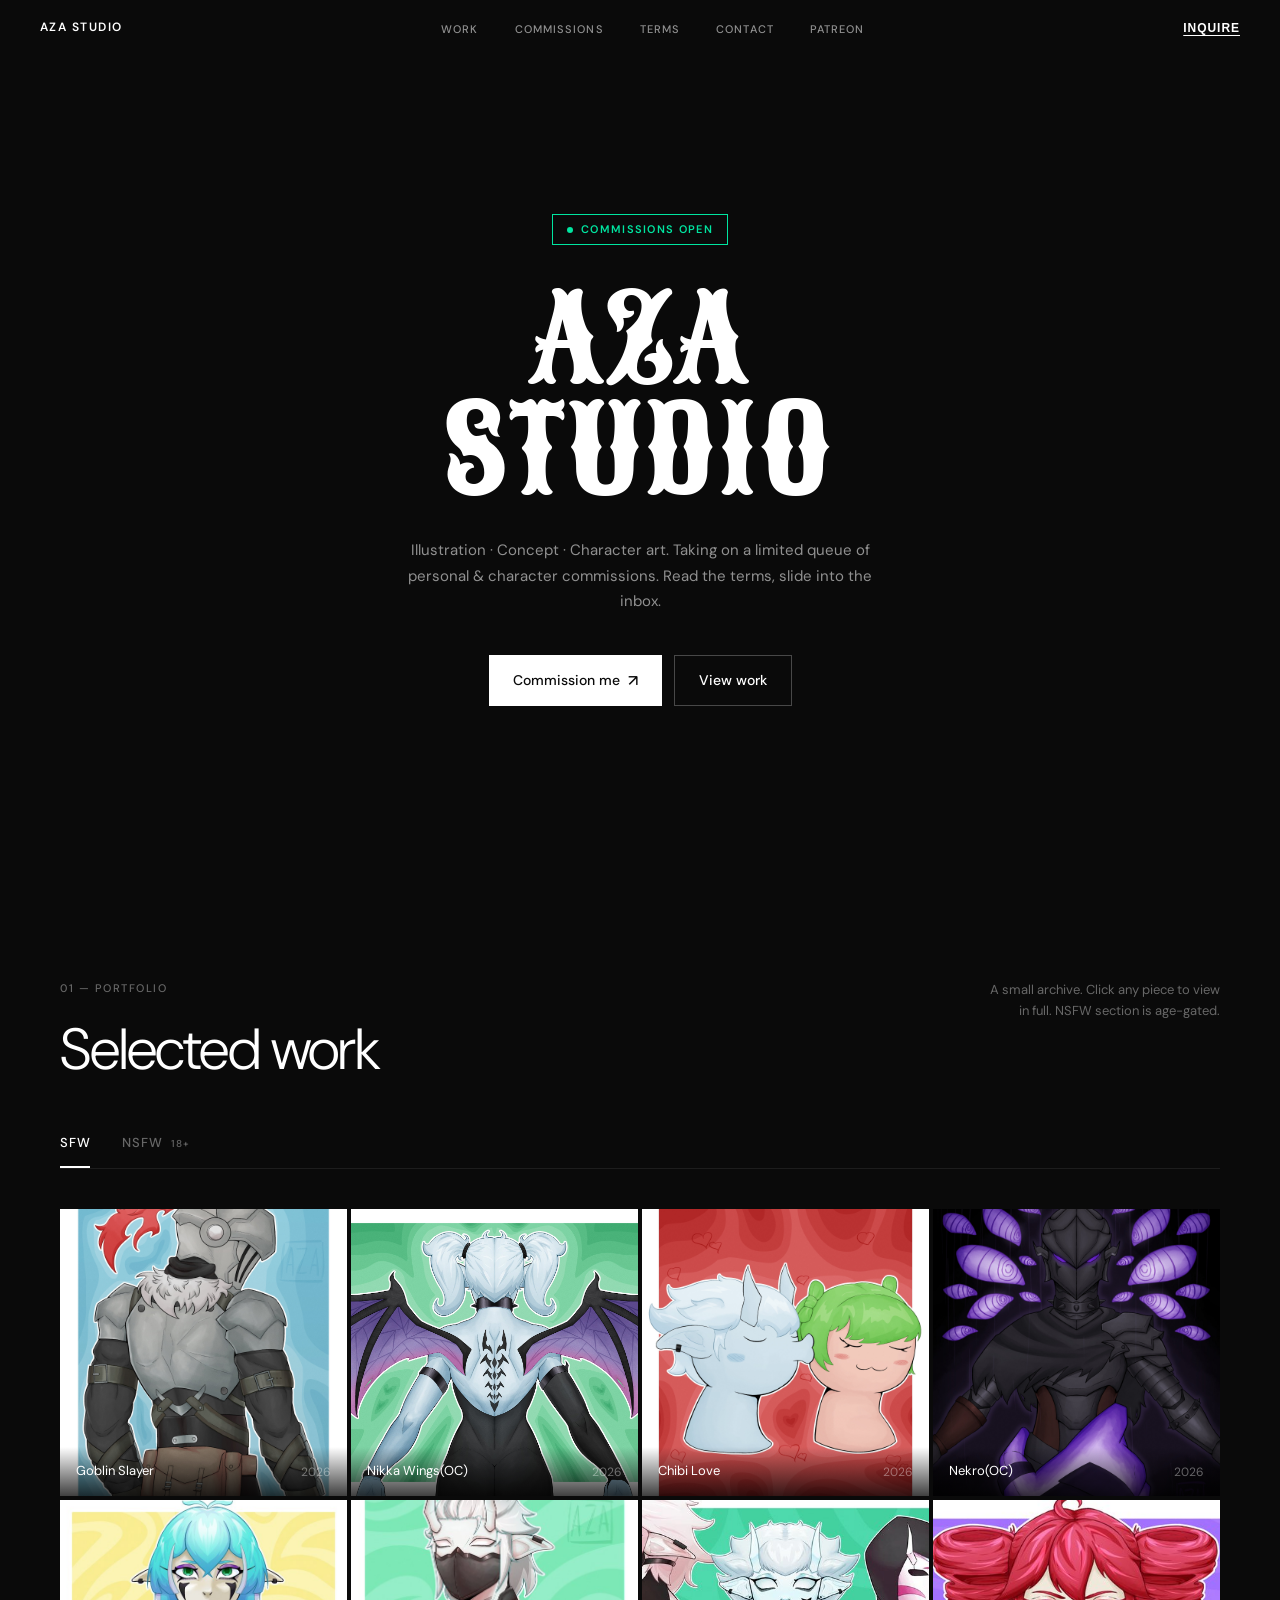
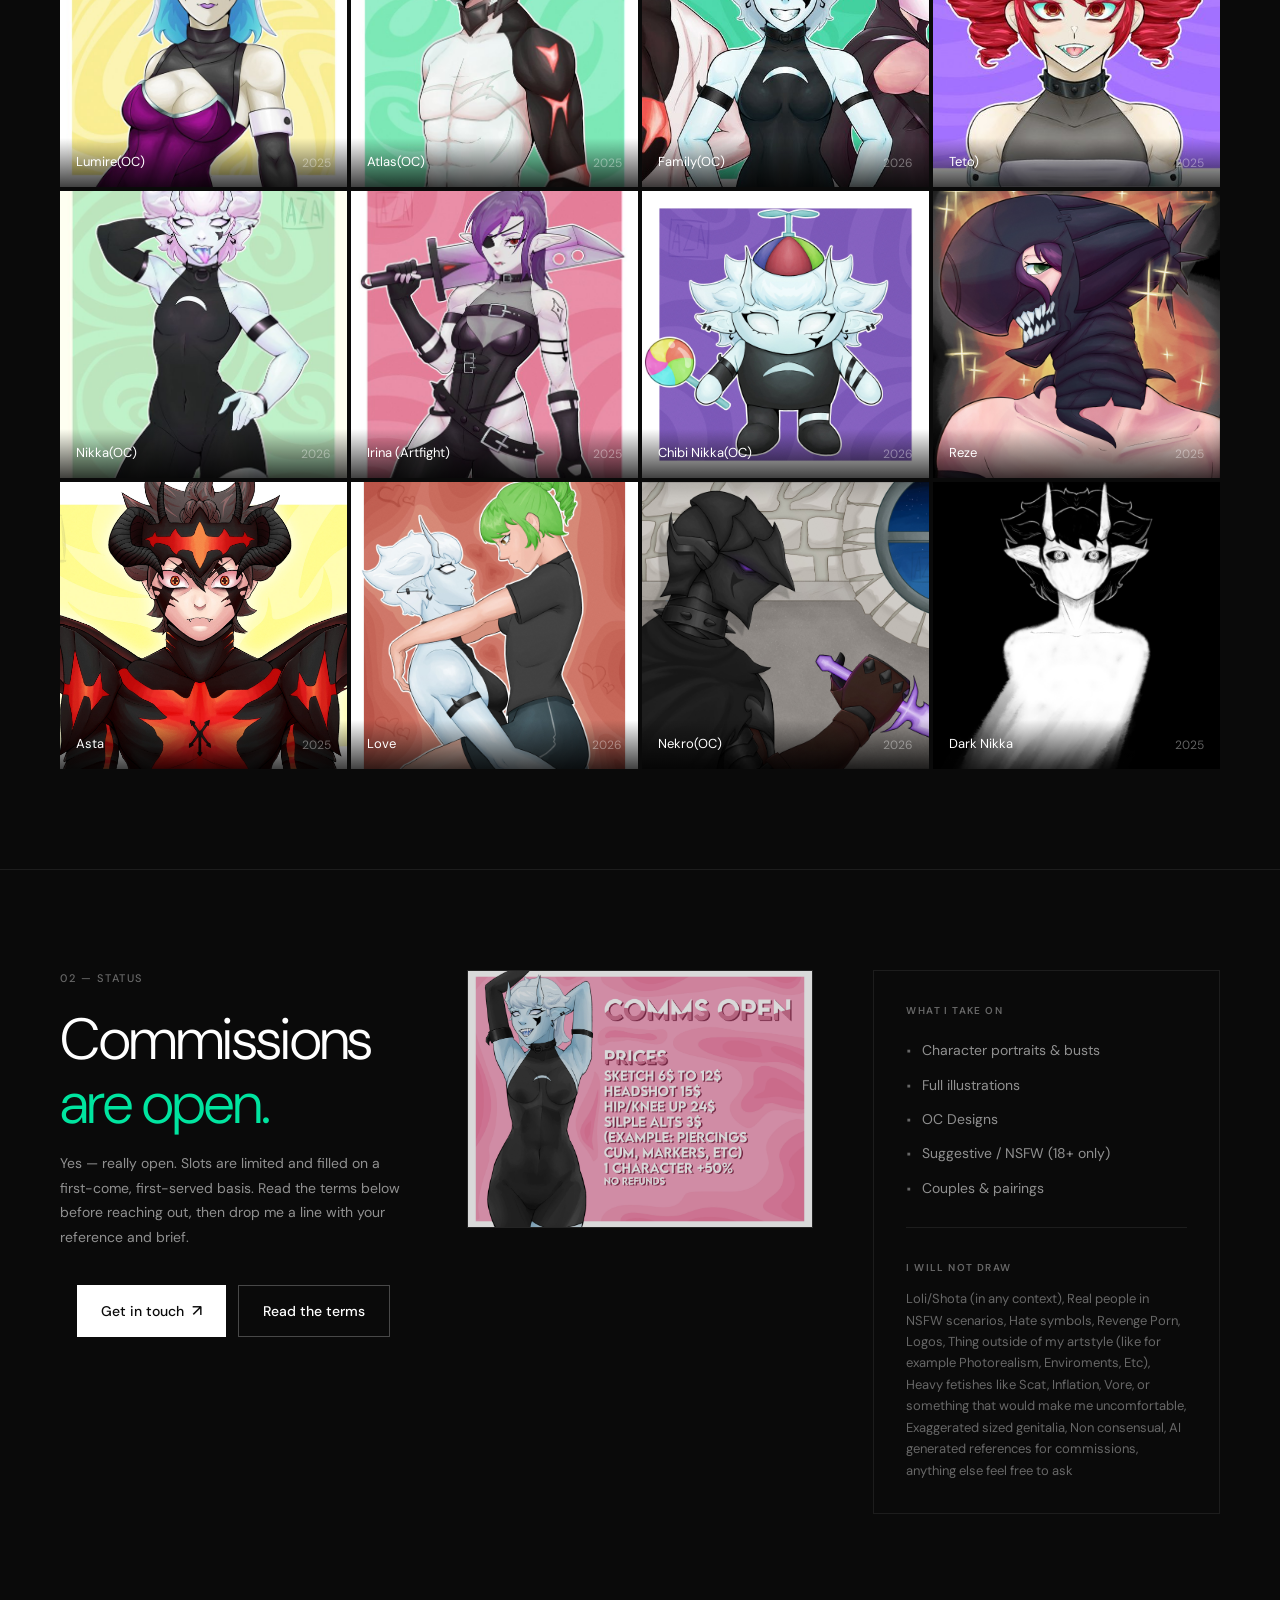
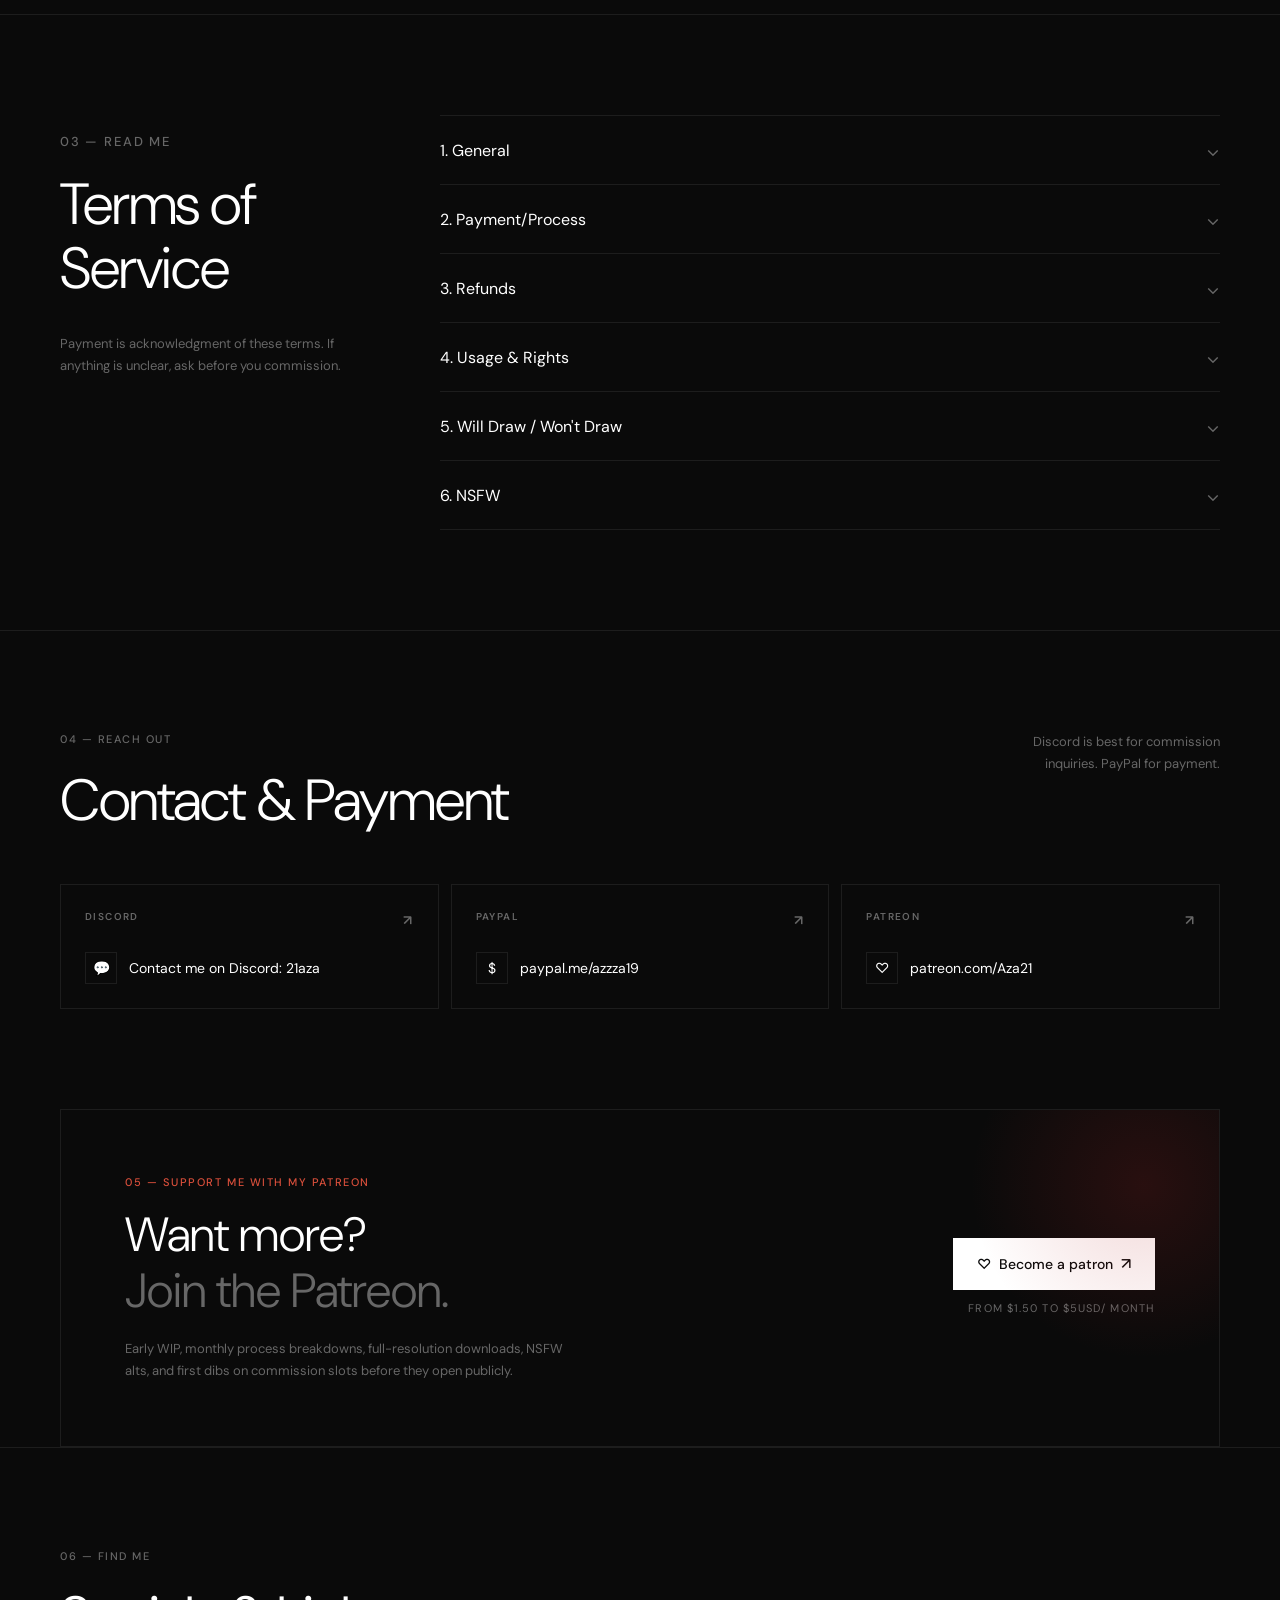
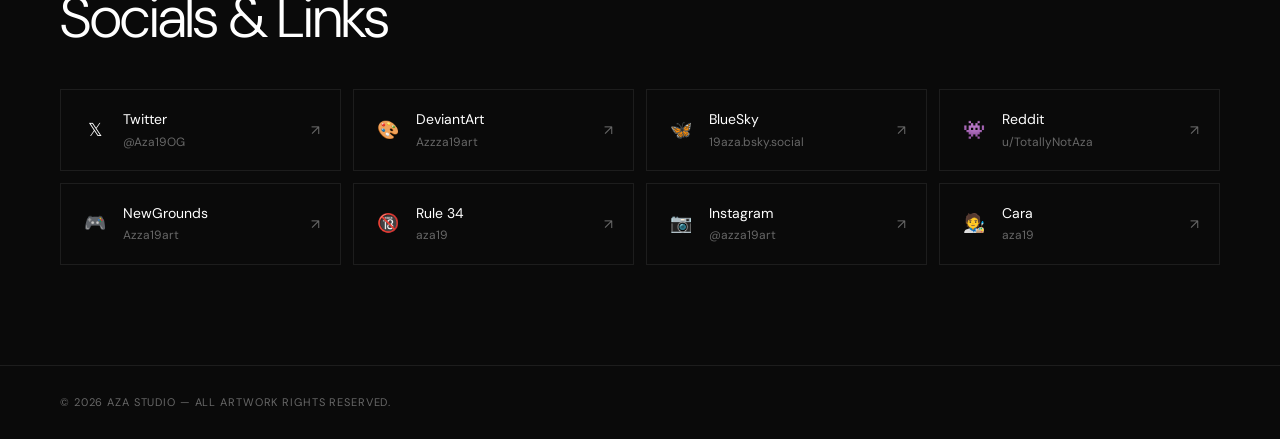
==== index.html @ f142be1c "Update index.html" ====
<!DOCTYPE html>
<html lang="en">
<head>
  <meta charset="UTF-8" />
  <meta name="viewport" content="width=device-width, initial-scale=1.0" />
  <title>Aza Studio</title>
  <link rel="preconnect" href="https://fonts.googleapis.com" />
  <link rel="preconnect" href="https://fonts.gstatic.com" crossorigin />
  <link href="https://fonts.googleapis.com/css2?family=Inter:wght@300;400;500;600&family=DM+Sans:wght@300;400;500&display=swap" rel="stylesheet" />
  <link rel="preconnect" href="https://fonts.googleapis.com">
  <link rel="preconnect" href="https://fonts.gstatic.com" crossorigin>
  <link href="https://fonts.googleapis.com/css2?family=Sancreek&display=swap" rel="stylesheet">
  <link rel="icon" type="images/favicon.png" href="favicon.png" />
  <style>
    *, *::before, *::after { box-sizing: border-box; margin: 0; padding: 0; }
 
    :root {
      --bg:        #0a0a0a;
      --bg-card:   #111111;
      --bg-hover:  #161616;
      --border:    rgba(255,255,255,0.08);
      --text:      #ffffff;
      --muted:     rgba(255,255,255,0.38);
      --subdued:   rgba(255,255,255,0.55);
      --accent:    #00e5a0;
      --accent-red:#d94f3b;
      --font-sans: 'DM Sans', 'Inter', sans-serif;
    }
 
    html { scroll-behavior: smooth; }
 
    body {
      background: var(--bg);
      color: var(--text);
      font-family: var(--font-sans);
      font-size: 16px;
      line-height: 1.6;
      -webkit-font-smoothing: antialiased;
    }
 
    /* ─── NAV ─── */
    nav {
      position: fixed;
      top: 0; left: 0; right: 0;
      z-index: 100;
      display: flex;
      align-items: center;
      justify-content: space-between;
      padding: 0 40px;
      height: 56px;
      background: var(--bg);
      border-bottom: 1px solid transparent;
      transition: border-color 0.3s;
    }
    nav.scrolled { border-color: var(--border); }
 
    .nav-logo {
      font-size: 12px;
      font-weight: 600;
      letter-spacing: 0.12em;
      text-transform: uppercase;
      color: var(--text);
      text-decoration: none;
    }
 
    .nav-links {
      display: flex;
      gap: 36px;
      list-style: none;
    }
    .nav-links a {
      font-size: 11px;
      font-weight: 500;
      letter-spacing: 0.1em;
      text-transform: uppercase;
      color: var(--subdued);
      text-decoration: none;
      transition: color 0.2s;
    }
    .nav-links a:hover { color: var(--text); }
 
    .nav-inquire {
      font-size: 12px;
      font-weight: 600;
      letter-spacing: 0.08em;
      text-transform: uppercase;
      color: var(--text);
      text-decoration: underline;
      text-underline-offset: 3px;
      cursor: pointer;
      background: none;
      border: none;
    }
    .nav-inquire:hover { color: var(--accent); }
 
    /* ─── HERO ─── */
    #home {
      min-height: 100vh;
      display: flex;
      align-items: center;
      padding: 80px 60px 60px;
    }
 
    .hero-layout {
      display: flex;
      align-items: center;
      justify-content: center;
      width: 100%;
      text-align: center;
    }
 
    .hero-inner {
      display: flex;
      flex-direction: column;
      align-items: center;
      max-width: 680px;
    }
 
    .hero-image-wrap { display: none; }
    .hero-placeholder { display: none !important; }
    .hero-image-label { display: none; }
 
 
    .status-badge {
      display: inline-flex;
      align-items: center;
      gap: 8px;
      border: 1px solid var(--accent);
      padding: 6px 14px;
      font-size: 11px;
      font-weight: 600;
      letter-spacing: 0.12em;
      text-transform: uppercase;
      color: var(--accent);
      margin-bottom: 40px;
    }
    .status-dot {
      width: 6px; height: 6px;
      border-radius: 50%;
      background: var(--accent);
      animation: pulse 2s infinite;
    }
    @keyframes pulse {
      0%, 100% { opacity: 1; }
      50%       { opacity: 0.3; }
    }
 
    .hero-title {
      font-size: clamp(72px, 10vw, 120px);
      font-family: 'Sancreek', serif;
      font-weight: 400;
      line-height: 0.92;
      letter-spacing: 0.02em;
      margin-bottom: 32px;
    }
 
    .hero-desc {
      font-size: 15px;
      color: var(--subdued);
      line-height: 1.7;
      margin-bottom: 40px;
      max-width: 500px;
      text-align: center;
    }
 
    .btn-group { display: flex; gap: 12px; flex-wrap: wrap; justify-content: center; }
 
    .btn {
      display: inline-flex;
      align-items: center;
      gap: 8px;
      padding: 13px 24px;
      font-size: 14px;
      font-weight: 500;
      cursor: pointer;
      text-decoration: none;
      transition: background 0.2s, color 0.2s;
      border: none;
    }
    .btn-primary {
      background: var(--text);
      color: var(--bg);
    }
    .btn-primary:hover { background: #e0e0e0; }
    .btn-secondary {
      background: transparent;
      color: var(--text);
      border: 1px solid rgba(255,255,255,0.25);
    }
    .btn-secondary:hover { background: var(--bg-hover); }
 
    .btn-arrow { font-size: 16px; }
 
    /* ─── SECTION WRAPPER ─── */
    .section {
      padding: 100px 60px;
    }
 
    .section-eyebrow {
      font-size: 11px;
      font-weight: 500;
      letter-spacing: 0.14em;
      text-transform: uppercase;
      color: var(--muted);
      margin-bottom: 20px;
    }
 
    .section-title {
      font-size: clamp(36px, 5vw, 58px);
      font-weight: 300;
      line-height: 1.1;
      letter-spacing: -0.02em;
      margin-bottom: 32px;
    }
 
    /* ─── PORTFOLIO ─── */
    #work { padding-top: 80px; }
 
    .portfolio-header {
      display: flex;
      justify-content: space-between;
      align-items: flex-start;
      margin-bottom: 40px;
    }
    .portfolio-header-note {
      font-size: 13px;
      color: var(--muted);
      text-align: right;
      max-width: 240px;
      line-height: 1.6;
    }
 
    .tab-bar {
      display: flex;
      gap: 0;
      border-bottom: 1px solid var(--border);
      margin-bottom: 40px;
    }
    .tab {
      padding: 12px 0;
      margin-right: 32px;
      font-size: 13px;
      font-weight: 500;
      letter-spacing: 0.06em;
      text-transform: uppercase;
      color: var(--muted);
      cursor: pointer;
      border-bottom: 2px solid transparent;
      transition: color 0.2s, border-color 0.2s;
      user-select: none;
    }
    .tab.active {
      color: var(--text);
      border-color: var(--text);
    }
    .tab .tag-18 {
      font-size: 10px;
      color: var(--muted);
      margin-left: 5px;
    }
 
    .gallery {
      display: grid;
      grid-template-columns: repeat(4, 1fr);
      gap: 4px;
    }
    .gallery-item {
      position: relative;
      overflow: hidden;
      cursor: pointer;
      background: var(--bg-card);
      aspect-ratio: 1 / 1;
    }
    .gallery-item img {
      position: absolute;
      inset: 0;
      width: 100%;
      height: 100%;
      object-fit: cover;
      display: block;
      transition: transform 0.5s ease, opacity 0.3s;
    }
    .gallery-item:hover img { transform: scale(1.04); }
 
    .gallery-caption {
      position: absolute;
      bottom: 0; left: 0; right: 0;
      padding: 14px 16px 14px;
      background: linear-gradient(to top, rgba(0,0,0,0.75) 0%, transparent 100%);
      display: flex;
      justify-content: space-between;
      align-items: flex-end;
    }
    .caption-title { font-size: 13px; font-weight: 400; color: var(--text); }
    .caption-year  { font-size: 12px; color: var(--muted); }
 
    /* placeholder gradient art */
    .art-placeholder {
      position: absolute;
      inset: 0;
      width: 100%;
      height: 100%;
      display: block;
    }
 
    /* NSFW gate overlay */
    .nsfw-panel {
      display: none;
    }
    .nsfw-gate {
      display: flex;
      flex-direction: column;
      align-items: center;
      justify-content: center;
      min-height: 320px;
      border: 1px solid var(--border);
      gap: 16px;
      text-align: center;
      padding: 40px;
    }
    .nsfw-gate p { color: var(--muted); font-size: 14px; max-width: 340px; }
    .nsfw-gate h3 { font-size: 22px; font-weight: 300; }
 
    /* ─── COMMISSIONS ─── */
    #commissions {
      border-top: 1px solid var(--border);
    }
 
    .commissions-grid {
      display: grid;
      grid-template-columns: 1fr 1fr 1fr;
      gap: 60px;
      align-items: start;
    }
 
    .comm-left .section-title { margin-bottom: 16px; }
    .comm-open { color: var(--accent); }
 
    .comm-desc {
      font-size: 14px;
      color: var(--subdued);
      line-height: 1.75;
      margin-bottom: 36px;
      max-width: 440px;
    }
 
    .comm-card {
      border: 1px solid var(--border);
      padding: 32px;
    }
    .comm-card-label {
      font-size: 10px;
      font-weight: 600;
      letter-spacing: 0.14em;
      text-transform: uppercase;
      color: var(--muted);
      margin-bottom: 20px;
    }
    .comm-list {
      list-style: none;
      display: flex;
      flex-direction: column;
      gap: 12px;
      margin-bottom: 32px;
      padding-bottom: 28px;
      border-bottom: 1px solid var(--border);
    }
    .comm-list li {
      display: flex;
      align-items: flex-start;
      gap: 10px;
      font-size: 14px;
      color: var(--subdued);
    }
    .comm-list li::before {
      content: '▪';
      font-size: 10px;
      color: var(--muted);
      margin-top: 4px;
      flex-shrink: 0;
    }
	.comm-image {
      position: relative;
      width: 100%;
      aspect-ratio: 4096 / 3050;
      overflow: hidden;
      background: var(--bg-card);
      border: 1px solid var(--border);
    }
 
    .comm-image img {
      width: 100%;
      height: 100%;
      object-fit: contain;
      display: block;
      filter: brightness(0.85);
      transition: filter 0.4s;
    }
    .comm-image:hover img { filter: brightness(1); }
 
    .comm-image-placeholder {
      position: absolute;
      inset: 0;
      display: flex;
      flex-direction: column;
      align-items: center;
      justify-content: center;
      gap: 10px;
    }
    .comm-image-placeholder span {
      font-size: 11px;
      letter-spacing: 0.12em;
      text-transform: uppercase;
      color: var(--muted);
    }
 
    .wont-label {
      font-size: 10px;
      font-weight: 600;
      letter-spacing: 0.14em;
      text-transform: uppercase;
      color: var(--muted);
      margin-bottom: 12px;
    }
    .wont-text {
      font-size: 13px;
      color: var(--muted);
      line-height: 1.65;
    }
 
    /* ─── TERMS ─── */
    #terms {
      border-top: 1px solid var(--border);
    }
 
    .terms-grid {
      display: grid;
      grid-template-columns: 300px 1fr;
      gap: 80px;
      align-items: start;
    }
 
    .terms-left p {
      font-size: 13px;
      color: var(--muted);
      line-height: 1.7;
      margin-top: 16px;
    }
 
    .accordion { display: flex; flex-direction: column; }
 
    .accordion-item {
      border-bottom: 1px solid var(--border);
    }
    .accordion-item:first-child {
      border-top: 1px solid var(--border);
    }
 
    .accordion-toggle {
      width: 100%;
      background: none;
      border: none;
      color: var(--text);
      display: flex;
      justify-content: space-between;
      align-items: center;
      padding: 22px 0;
      cursor: pointer;
      font-size: 16px;
      font-weight: 400;
      font-family: var(--font-sans);
      text-align: left;
      transition: color 0.2s;
    }
    .accordion-toggle:hover { color: var(--accent); }
 
    .accordion-icon {
      font-size: 18px;
      color: var(--muted);
      transition: transform 0.3s;
      flex-shrink: 0;
    }
    .accordion-item.open .accordion-icon { transform: rotate(180deg); }
 
    .accordion-body {
      max-height: 0;
      overflow: hidden;
      transition: max-height 0.4s ease, padding 0.3s;
    }
    .accordion-item.open .accordion-body {
      max-height: 400px;
      padding-bottom: 20px;
    }
    .accordion-body p {
      font-size: 14px;
      color: var(--subdued);
      line-height: 1.75;
    }
 
    /* ─── CONTACT ─── */
    #contact {
      border-top: 1px solid var(--border);
    }
 
    .contact-header {
      display: flex;
      justify-content: space-between;
      align-items: flex-start;
      margin-bottom: 52px;
    }
    .contact-note {
      font-size: 13px;
      color: var(--muted);
      max-width: 240px;
      text-align: right;
      line-height: 1.65;
    }
 
    .contact-cards {
      display: grid;
      grid-template-columns: repeat(3, 1fr);
      gap: 12px;
	  max width; 900px;
	  margin: 0 auto;
    }
 
    .contact-card {
      border: 1px solid var(--border);
      padding: 24px;
      position: relative;
      cursor: pointer;
      transition: border-color 0.2s, background 0.2s;
      text-decoration: none;
      display: block;
    }
    .contact-card:hover {
      border-color: rgba(255,255,255,0.2);
      background: var(--bg-hover);
    }
 
    .contact-card-label {
      font-size: 10px;
      font-weight: 600;
      letter-spacing: 0.14em;
      text-transform: uppercase;
      color: var(--muted);
      margin-bottom: 20px;
      display: flex;
      justify-content: space-between;
    }
 
    .contact-arrow {
      color: var(--muted);
      font-size: 14px;
    }
 
    .contact-val {
      display: flex;
      align-items: center;
      gap: 12px;
      font-size: 14px;
      color: var(--text);
    }
    .contact-icon {
      width: 32px; height: 32px;
      border: 1px solid var(--border);
      display: flex;
      align-items: center;
      justify-content: center;
      font-size: 14px;
      flex-shrink: 0;
    }
 
    /* ─── PATREON ─── */
    #patreon {
      padding: 60px;
    }
 
    .patreon-box {
      border: 1px solid var(--border);
      padding: 64px;
      display: flex;
      justify-content: space-between;
      align-items: center;
      gap: 40px;
      position: relative;
      overflow: hidden;
    }
    .patreon-box::after {
      content: '';
      position: absolute;
      right: -100px; top: -100px;
      width: 350px; height: 350px;
      background: radial-gradient(circle, rgba(180,40,40,0.18) 0%, transparent 70%);
      pointer-events: none;
    }
 
    .patreon-eyebrow {
      font-size: 11px;
      font-weight: 500;
      letter-spacing: 0.14em;
      text-transform: uppercase;
      color: var(--accent-red);
      margin-bottom: 16px;
    }
 
    .patreon-title {
      font-size: clamp(28px, 4vw, 48px);
      font-weight: 300;
      line-height: 1.15;
    }
    .patreon-title .dim { color: var(--muted); }
 
    .patreon-desc {
      font-size: 13px;
      color: var(--muted);
      line-height: 1.7;
      margin-top: 20px;
      max-width: 440px;
    }
 
    .patreon-right {
      text-align: right;
      flex-shrink: 0;
    }
    .patreon-price {
      font-size: 11px;
      letter-spacing: 0.1em;
      text-transform: uppercase;
      color: var(--muted);
      margin-top: 10px;
    }
 
    /* ─── FOOTER ─── */
    footer {
      border-top: 1px solid var(--border);
      padding: 28px 60px;
      display: flex;
      justify-content: space-between;
      align-items: center;
    }
    footer p {
      font-size: 11px;
      letter-spacing: 0.08em;
      text-transform: uppercase;
      color: var(--muted);
    }
 
    /* ─── LIGHTBOX ─── */
    .lightbox {
      position: fixed;
      inset: 0;
      background: rgba(0,0,0,0.93);
      z-index: 200;
      display: flex;
      align-items: center;
      justify-content: center;
      opacity: 0;
      pointer-events: none;
      transition: opacity 0.25s ease;
    }
    .lightbox.open {
      opacity: 1;
      pointer-events: all;
    }
    .lightbox-inner {
      position: relative;
      display: flex;
      flex-direction: column;
      align-items: center;
      transform: scale(0.94);
      transition: transform 0.25s ease;
      max-width: 90vw;
      max-height: 90vh;
    }
    .lightbox.open .lightbox-inner {
      transform: scale(1);
    }
	.lightbox-content {
      display: flex;
      align-items: center;
      justify-content: center;
      width: 70vw;       /* Reduced from 85vw to keep wide images more contained */
      height: 55vh;      /* Reduced from 70vh to keep tall images from taking up too much screen */
      max-width: 1200px; 
      overflow: hidden;
      position: relative;
    }
    
    /* Leave this part exactly as it is */
    div#lightbox-content img,
    div#lightbox-content svg {
      position: relative !important;
      top: auto !important;
      left: auto !important;
      display: block !important;
      object-fit: contain !important;
      width: auto !important;
      height: auto !important;
      
      /* FORCES THE IMAGE TO MAX OUT AT 50% OF THE VIEWPORT */
      max-width: 75vw !important;  
      max-height: 75vh !important; 
    }
    .lightbox-content img {
      display: block;
      /* Force the image to respect the container dimensions and scale down safely */
      max-width: 100%;
      max-height: 100%;
      width: auto;
      height: auto;
      object-fit: contain;
    }

    /* Keep this from the previous fix to reset the placeholder overrides */
    #lightbox-content .art-placeholder {
      position: relative !important;
      inset: auto !important;
      width: auto !important;
      height: auto !important;
    }
	
    .lightbox-close {
      position: fixed;
      top: 20px; right: 24px;
      background: none;
      border: none;
      color: var(--text);
      font-size: 32px;
      cursor: pointer;
      line-height: 1;
      opacity: 0.5;
      transition: opacity 0.2s;
      z-index: 201;
    }
    .lightbox-close:hover { opacity: 1; }
    .lightbox-meta {
      margin-top: 12px;
      width: 100%;
      display: flex;
      justify-content: space-between;
      padding: 0 4px;
    }
    .lightbox-meta span { font-size: 13px; color: var(--muted); }
 
    /* ─── SOCIALS ─── */
    #socials { border-top: 1px solid var(--border); }
 
    .socials-grid {
      display: grid;
      grid-template-columns: repeat(4, 1fr);
      gap: 12px;
      margin-top: 40px;
    }
 
    .social-card {
      display: flex;
      align-items: center;
      justify-content: space-between;
      gap: 14px;
      border: 1px solid var(--border);
      padding: 18px 20px;
      text-decoration: none;
      color: var(--text);
      transition: border-color 0.2s, background 0.2s;
      cursor: pointer;
    }
    .social-card:hover {
      border-color: rgba(255,255,255,0.22);
      background: var(--bg-hover);
    }
    .social-card-left {
      display: flex;
      align-items: center;
      gap: 14px;
    }
    .social-icon {
      font-size: 18px;
      width: 28px;
      text-align: center;
      flex-shrink: 0;
    }
    .social-name {
      font-size: 14px;
      font-weight: 400;
    }
    .social-handle {
      font-size: 12px;
      color: var(--muted);
      margin-top: 2px;
    }
    .social-arrow {
      font-size: 14px;
      color: var(--muted);
      flex-shrink: 0;
    }
 
    @media (max-width: 900px) {
      .socials-grid { grid-template-columns: 1fr 1fr; }
    }
    @media (max-width: 560px) {
      .socials-grid { grid-template-columns: 1fr; }
    }
 
    /* Scrollbar */
    ::-webkit-scrollbar { width: 4px; }
    ::-webkit-scrollbar-track { background: var(--bg); }
    ::-webkit-scrollbar-thumb { background: #333; border-radius: 2px; }
 
    @media (max-width: 900px) {
      nav { padding: 0 24px; }
      .nav-links { display: none; }
      #home { padding: 100px 24px 60px; }
      .section { padding: 72px 24px; }
      .commissions-grid,
      .terms-grid { grid-template-columns: 1fr; gap: 40px; }
      .contact-cards { grid-template-columns: 1fr 1fr; }
      .gallery { grid-template-columns: 1fr 1fr; }
      .patreon-box { flex-direction: column; padding: 36px; }
      .patreon-right { text-align: left; }
      footer { padding: 24px; flex-direction: column; gap: 8px; text-align: center; }
      #patreon { padding: 24px; }
      .portfolio-header { flex-direction: column; gap: 12px; }
      .portfolio-header-note { text-align: left; }
      .contact-header { flex-direction: column; gap: 12px; }
      .contact-note { text-align: left; }
    }
    @media (max-width: 560px) {
      .contact-cards { grid-template-columns: 1fr; }
      .gallery { grid-template-columns: 1fr; }
    }
  </style>
</head>
<body>
 
<!-- ──────────────── NAV ──────────────── -->
<nav id="navbar">
  <a class="nav-logo" href="#home">Aza Studio</a>
  <ul class="nav-links">
    <li><a href="#work">Work</a></li>
    <li><a href="#commissions">Commissions</a></li>
    <li><a href="#terms">Terms</a></li>
    <li><a href="#contact">Contact</a></li>
    <li><a href="#patreon">Patreon</a></li>
  </ul>
  <button class="nav-inquire" onclick="document.getElementById('contact').scrollIntoView({behavior:'smooth'})">Inquire</button>
</nav>
 
<!-- ──────────────── HERO ──────────────── -->
<section id="home">
  <div class="hero-layout">
 
    <div class="hero-inner">
      <div class="status-badge">
        <span class="status-dot"></span>
        Commissions Open
      </div>
      <h1 class="hero-title">AZA<br>STUDIO</h1>
      <p class="hero-desc">Illustration · Concept · Character art. Taking on a limited queue of personal &amp; character commissions. Read the terms, slide into the inbox.</p>
      <div class="btn-group">
        <a href="#contact" class="btn btn-primary">Commission me <span class="btn-arrow">↗</span></a>
        <a href="#work" class="btn btn-secondary">View work</a>
      </div>
    </div>
 
 
 
  </div>
</section>
 
<!-- ──────────────── PORTFOLIO ──────────────── -->
<section id="work" class="section">
  <div class="portfolio-header">
    <div>
      <p class="section-eyebrow">01 — Portfolio</p>
      <h2 class="section-title" style="margin-bottom:0">Selected work</h2>
    </div>
    <p class="portfolio-header-note">A small archive. Click any piece to view in full. NSFW section is age-gated.</p>
  </div>
 
  <div class="tab-bar">
    <div class="tab active" onclick="switchTab('sfw',this)">SFW</div>
    <div class="tab" onclick="switchTab('nsfw',this)">NSFW <span class="tag-18">18+</span></div>
  </div>
 
  <!-- SFW Gallery -->
  <div id="sfw-panel">
    <div class="gallery">
 
      <div class="gallery-item" onclick="openLightbox(this)">
        <img class="art-placeholder" src="goblin.jpg" alt="Veil I" />
        </img>
        <div class="gallery-caption">
          <span class="caption-title">Goblin Slayer</span>
          <span class="caption-year">2026</span>
        </div>
      </div>
 
      <div class="gallery-item" onclick="openLightbox(this)">
        <img class="art-placeholder" src="wings.jpg" alt="Veil I" />
        </img>
        <div class="gallery-caption">
          <span class="caption-title">Nikka Wings(OC)</span>
          <span class="caption-year">2026</span>
        </div>
      </div>
			
		<div class="gallery-item" onclick="openLightbox(this)">
        <img class="art-placeholder" src="love2.jpg" alt="Veil I" />
        </img>
        <div class="gallery-caption">
          <span class="caption-title">Chibi Love</span>
          <span class="caption-year">2026</span>
        </div>
      </div>
	  
      <div class="gallery-item" onclick="openLightbox(this)">
        <img class="art-placeholder" src="necro.jpg" alt="Veil I" />
        </img>
        <div class="gallery-caption">
          <span class="caption-title">Nekro(OC)</span>
          <span class="caption-year">2026</span>
        </div>
      </div>
	  <div class="gallery-item" onclick="openLightbox(this)">
        <img class="art-placeholder" src="lumire.jpg" alt="Veil I" />
        </img>
        <div class="gallery-caption">
          <span class="caption-title">Lumire(OC)</span>
          <span class="caption-year">2025</span>
        </div>
      </div>
	  <div class="gallery-item" onclick="openLightbox(this)">
        <img class="art-placeholder" src="atlas.jpg" alt="Veil I" />
        </img>
        <div class="gallery-caption">
          <span class="caption-title">Atlas(OC)</span>
          <span class="caption-year">2025</span>
        </div>
      </div>
	  <div class="gallery-item" onclick="openLightbox(this)">
        <img class="art-placeholder" src="Family.jpg" alt="Veil I" />
        </img>
        <div class="gallery-caption">
          <span class="caption-title">Family(OC)</span>
          <span class="caption-year">2026</span>
        </div>
      </div>
	  <div class="gallery-item" onclick="openLightbox(this)">
        <img class="art-placeholder" src="teto2.jpg" alt="Veil I" />
        </img>
        <div class="gallery-caption">
          <span class="caption-title">Teto)</span>
          <span class="caption-year">2025</span>
        </div>
      </div>
	  <div class="gallery-item" onclick="openLightbox(this)">
        <img class="art-placeholder" src="nikka4.jpg" alt="Veil I" />
        </img>
        <div class="gallery-caption">
          <span class="caption-title">Nikka(OC)</span>
          <span class="caption-year">2026</span>
        </div>
      </div>
	  <div class="gallery-item" onclick="openLightbox(this)">
        <img class="art-placeholder" src="irina.jpg" alt="Veil I" />
        </img>
        <div class="gallery-caption">
          <span class="caption-title">Irina (Artfight)</span>
          <span class="caption-year">2025</span>
        </div>
      </div>
	  <div class="gallery-item" onclick="openLightbox(this)">
        <img class="art-placeholder" src="nikkacute.jpg" alt="Veil I" />
        </img>
        <div class="gallery-caption">
          <span class="caption-title">Chibi Nikka(OC)</span>
          <span class="caption-year">2026</span>
        </div>
      </div>
	  <div class="gallery-item" onclick="openLightbox(this)">
        <img class="art-placeholder" src="Reze.jpg" alt="Veil I" />
        </img>
        <div class="gallery-caption">
          <span class="caption-title">Reze</span>
          <span class="caption-year">2025</span>
        </div>
      </div>
	  <div class="gallery-item" onclick="openLightbox(this)">
        <img class="art-placeholder" src="asta.jpg" alt="Veil I" />
        </img>
        <div class="gallery-caption">
          <span class="caption-title">Asta</span>
          <span class="caption-year">2025</span>
        </div>
      </div>
 
      <div class="gallery-item" onclick="openLightbox(this)">
        <img class="art-placeholder" src="love.jpg" />
        </img>
        <div class="gallery-caption">
          <span class="caption-title">Love</span>
          <span class="caption-year">2026</span>
        </div>
      </div>
	  <div class="gallery-item" onclick="openLightbox(this)">
        <img class="art-placeholder" src="nekro.jpg" alt="Veil I" />
        </img>
        <div class="gallery-caption">
          <span class="caption-title">Nekro(OC)</span>
          <span class="caption-year">2026</span>
        </div>
      </div>
		<div class="gallery-item" onclick="openLightbox(this)">
        <img class="art-placeholder" src="favicon.png" alt="Veil I" />
        </img>
        <div class="gallery-caption">
          <span class="caption-title">Dark Nikka</span>
          <span class="caption-year">2025</span>
        </div>
      </div>
    </div>
  </div>
 
  <!-- NSFW Panel -->
  <div id="nsfw-panel" class="nsfw-panel">

    <!-- Age gate (shown first) -->
    <div id="nsfw-gate" class="nsfw-gate">
      <h3>Age-Gated Content</h3>
      <p>This section contains mature (18+) artwork. By continuing you confirm you are 18 or older and consent to viewing adult content.</p>
      <button class="btn btn-primary" onclick="unlockNSFW()">I am 18+ — Enter</button>
    </div>

    <!-- NSFW gallery (hidden until confirmed) -->
    <div id="nsfw-gallery" style="display:none;">
      <div class="gallery">

        <!-- ── NSFW IMAGE 1 ── -->
        <div class="gallery-item" onclick="openLightbox(this)">
          <img class="art-placeholder" src="pomni.jpg" alt="Piece 1" />
          <div class="gallery-caption">
            <span class="caption-title">Pomni Anal</span>
            <span class="caption-year">2026</span>
          </div>
        </div>

        <!-- ── NSFW IMAGE 2 ── -->
        <div class="gallery-item" onclick="openLightbox(this)">
          <img class="art-placeholder" src="rebecca.jpg" alt="Piece 2" />
          <div class="gallery-caption">
            <span class="caption-title">Rebecca</span>
            <span class="caption-year">2026</span>
          </div>
        </div>

        <!-- ── NSFW IMAGE 3 ── -->
        <div class="gallery-item" onclick="openLightbox(this)">
          <img class="art-placeholder" src="Dex.jpg" alt="Piece 3" />
          <div class="gallery-caption">
            <span class="caption-title">Dex(OC)</span>
            <span class="caption-year">2025</span>
          </div>
        </div>

        <!-- ── NSFW IMAGE 4 ── -->
        <div class="gallery-item" onclick="openLightbox(this)">
          <img class="art-placeholder" src="Neru.jpg" alt="Piece 4" />
          <div class="gallery-caption">
            <span class="caption-title">Akita Neru</span>
            <span class="caption-year">2025</span>
          </div>
        </div>

        <!-- ── NSFW IMAGE 5 ── -->
        <div class="gallery-item" onclick="openLightbox(this)">
          <img class="art-placeholder" src="mina.jpg" alt="Piece 5" />
          <div class="gallery-caption">
            <span class="caption-title">Mina (MHA)</span>
            <span class="caption-year">2026</span>
          </div>
        </div>

        <!-- ── NSFW IMAGE 6 ── -->
        <div class="gallery-item" onclick="openLightbox(this)">
          <img class="art-placeholder" src="Cat.jpg" alt="Piece 6" />
          <div class="gallery-caption">
            <span class="caption-title">Catalyst</span>
            <span class="caption-year">2026</span>
          </div>
        </div>

        <!-- ── NSFW IMAGE 7 ── -->
        <div class="gallery-item" onclick="openLightbox(this)">
          <img class="art-placeholder" src="Raven.jpg" alt="Piece 7" />
          <div class="gallery-caption">
            <span class="caption-title">Raven</span>
            <span class="caption-year">2026</span>
          </div>
        </div>

        <!-- ── NSFW IMAGE 8 ── -->
        <div class="gallery-item" onclick="openLightbox(this)">
          <img class="art-placeholder" src="kiara.jpg" alt="Piece 8" />
          <div class="gallery-caption">
            <span class="caption-title">Kiara JJK</span>
            <span class="caption-year">2026</span>
          </div>
        </div>
		
		<!-- ── NSFW IMAGE 9 ── -->
		<div class="gallery-item" onclick="openLightbox(this)">
            <img class="art-placeholder" src="Jane.jpg" alt="Your Title" />
            <div class="gallery-caption">
              <span class="caption-title">Jane Doe</span>
              <span class="caption-year">2026</span>
            </div>
          </div>
		<!-- ── NSFW IMAGE 9 ── -->
		<div class="gallery-item" onclick="openLightbox(this)">
            <img class="art-placeholder" src="Teto.jpg" alt="Your Title" />
            <div class="gallery-caption">
              <span class="caption-title">Kasane Teto</span>
              <span class="caption-year">2025</span>
            </div>
          </div>
		<!-- ── NSFW IMAGE 9 ── -->
		<div class="gallery-item" onclick="openLightbox(this)">
            <img class="art-placeholder" src="makima.jpg" alt="Your Title" />
            <div class="gallery-caption">
              <span class="caption-title">Makima Shower</span>
              <span class="caption-year">2025</span>
            </div>
          </div>
		<!-- ── NSFW IMAGE 9 ── -->
		<div class="gallery-item" onclick="openLightbox(this)">
            <img class="art-placeholder" src="axle.jpg" alt="Your Title" />
            <div class="gallery-caption">
              <span class="caption-title">Axle Apex</span>
              <span class="caption-year">2026</span>
            </div>
          </div>
		  <!-- ── NSFW IMAGE 9 ── -->
		<div class="gallery-item" onclick="openLightbox(this)">
            <img class="art-placeholder" src="kit.jpg" alt="Your Title" />
            <div class="gallery-caption">
              <span class="caption-title">Kit</span>
              <span class="caption-year">2026</span>
            </div>
          </div>
		  <!-- ── NSFW IMAGE 9 ── -->
		<div class="gallery-item" onclick="openLightbox(this)">
            <img class="art-placeholder" src="teto3.jpg" alt="Your Title" />
            <div class="gallery-caption">
              <span class="caption-title">Teto and Pear</span>
              <span class="caption-year">2025</span>
            </div>
          </div>
		  <div class="gallery-item" onclick="openLightbox(this)">
            <img class="art-placeholder" src="femboy.jpg" alt="Your Title" />
            <div class="gallery-caption">
              <span class="caption-title">Femboy cock</span>
              <span class="caption-year">2025</span>
            </div>
          </div>
		  <div class="gallery-item" onclick="openLightbox(this)">
            <img class="art-placeholder" src="lucy.jpg" alt="Your Title" />
            <div class="gallery-caption">
              <span class="caption-title">Lucy</span>
              <span class="caption-year">2025</span>
            </div>
          </div>
		  <div class="gallery-item" onclick="openLightbox(this)">
            <img class="art-placeholder" src="elf.jpg" alt="Your Title" />
            <div class="gallery-caption">
              <span class="caption-title">Frieran</span>
              <span class="caption-year">2026</span>
            </div>
          </div>
		  <div class="gallery-item" onclick="openLightbox(this)">
            <img class="art-placeholder" src="21.jpg" alt="Your Title" />
            <div class="gallery-caption">
              <span class="caption-title">Android 21</span>
              <span class="caption-year">2026</span>
            </div>
          </div>
		  <div class="gallery-item" onclick="openLightbox(this)">
            <img class="art-placeholder" src="axle2.jpg" alt="Your Title" />
            <div class="gallery-caption">
              <span class="caption-title">Axle Apex</span>
              <span class="caption-year">2026</span>
            </div>
          </div>
		  <div class="gallery-item" onclick="openLightbox(this)">
            <img class="art-placeholder" src="alien.jpg" alt="Your Title" />
            <div class="gallery-caption">
              <span class="caption-title">Alien Teto</span>
              <span class="caption-year">2025</span>
            </div>
          </div>
        <!--
          TO ADD MORE IMAGES: copy the block below and paste it here,
          then change the src, alt, title and year.

          <div class="gallery-item" onclick="openLightbox(this)">
            <img class="art-placeholder" src="YOUR-IMAGE.jpg" alt="Your Title" />
            <div class="gallery-caption">
              <span class="caption-title">Your Title</span>
              <span class="caption-year">2025</span>
            </div>
          </div>
        -->

      </div>
    </div>

  </div>

</section>
 
<!-- ──────────────── COMMISSIONS ──────────────── -->
<section id="commissions" class="section">
  <div class="commissions-grid">
    <div class="comm-left">
      <p class="section-eyebrow">02 — Status</p>
      <h2 class="section-title">Commissions<br><span class="comm-open">are open.</span></h2>
      <p class="comm-desc">Yes — really open. Slots are limited and filled on a first-come, first-served basis. Read the terms below before reaching out, then drop me a line with your reference and brief.</p>
      <div class="btn-group">
        <a href="#contact" class="btn btn-primary">Get in touch <span class="btn-arrow">↗</span></a>
        <a href="#terms" class="btn btn-secondary">Read the terms</a>
      </div>
    </div>
	<div class="comm-image">
	<img src="comms.jpg" alt="Commission preview"
		onerror="this.style.display='none'; this.nextElementSibling.style.display='flex';" />
	<div class="comm-image-placeholder" style="display:none;">
		<img width="40" height="40" viewBox="0 0 40 40" fill="none" src="comms.jpg">
		<rect x="1" y="1" width="38" height="38" rx="2" stroke="rgba(255,255,255,0.15)" stroke-width="1.5"/>
		<path d="M8 28 L14 20 L20 26 L26 18 L32 28H8Z" fill="rgba(255,255,255,0.08)"/>
		<circle cx="14" cy="14" r="4" fill="rgba(255,255,255,0.08)"/>
		</img>
		<span style="font-size:10px;color:rgba(255,255,255,0.2)">commission-preview.jpg</span>
	</div>
	</div>
    <div class="comm-card">
      <p class="comm-card-label">What I Take On</p>
      <ul class="comm-list">
        <li>Character portraits &amp; busts</li>
        <li>Full illustrations</li>
		<li>OC Designs</li>
        <li>Suggestive / NSFW (18+ only)</li>
        <li>Couples &amp; pairings</li>
      </ul>
      <p class="wont-label">I Will Not Draw</p>
      <p class="wont-text">Loli/Shota (in any context), Real people in NSFW scenarios, Hate symbols, Revenge Porn, Logos, Thing outside of my artstyle (like for example Photorealism, Enviroments, Etc), Heavy fetishes like Scat, Inflation, Vore, or something that would make me uncomfortable, Exaggerated sized genitalia, Non consensual, AI generated references for commissions, anything else feel free to ask</p>     
    </div>
  </div>
</section>
 
<!-- ──────────────── TERMS ──────────────── -->
<section id="terms" class="section">
  <div class="terms-grid">
    <div class="terms-left">
      <p class="section-eyebrow">03 — Read Me</p>
      <h2 class="section-title">Terms of<br>Service</h2>
      <p>Payment is acknowledgment of these terms. If anything is unclear, ask before you commission.</p>
    </div>
 
    <div class="accordion">
 
      <div class="accordion-item">
        <button class="accordion-toggle" onclick="toggleAccordion(this)">
          1. General
          <span class="accordion-icon">⌄</span>
        </button>
        <div class="accordion-body">
          <p>All comissions are for personal use only unless a commercial license is purchased, I reserve the right to decline a commission if I see it fit, Slots can be transferable only before payment, The illustrations i make will not be posted publicly unless I have permission of the commissioner</p>
        </div>
      </div>
 
      <div class="accordion-item">
        <button class="accordion-toggle" onclick="toggleAccordion(this)">
          2. Payment/Process
          <span class="accordion-icon">⌄</span>
        </button>
        <div class="accordion-body">
          <p>Prices are listed in USD and will be paid via Paypal, The prices can be negotiable if it doesnt sound too unreasonable. Payments are made in two instances, the first half of the pay is done after we confirm the looks of the sketch, the second half of the pay is after i give you a preview of the work, once the full payment is done i will send a google drive file with the art itself, the save file, the timelapse, and the alts if the commission includes them</p>
        </div>
      </div>
 
      <div class="accordion-item">
        <button class="accordion-toggle" onclick="toggleAccordion(this)">
          3. Refunds
          <span class="accordion-icon">⌄</span>
        </button>
        <div class="accordion-body">
          <p>Once a sketch is delivered, no refunds will be issued. If I am unable to complete your commission due to personal circumstances, a full refund will be provided.</p>
        </div>
      </div>
 
      <div class="accordion-item">
        <button class="accordion-toggle" onclick="toggleAccordion(this)">
          4. Usage &amp; Rights
          <span class="accordion-icon">⌄</span>
        </button>
        <div class="accordion-body">
          <p>You may use the artwork for personal use, profile pictures, and non-commercial sharing with credit. Commercial use (merchandise, games, books) requires a commercial license discussed at time of commission. Do not remove my signature or claim the work as your own.</p>
        </div>
      </div>
 
      <div class="accordion-item">
        <button class="accordion-toggle" onclick="toggleAccordion(this)">
          5. Will Draw / Won't Draw
          <span class="accordion-icon">⌄</span>
        </button>
        <div class="accordion-body">
          <p><strong style="color:var(--text)">Will draw:</strong> Illustrations, pinups, portraits, sfw/nsfw, OC's, sketches, linearts and full colors/renders.<br><br><strong style="color:var(--text)">Won't draw:</strong> Loli/Shota (in any context), Real people in NSFW scenarios, Hate symbols, Revenge Porn, Logos, Thing outside of my artstyle (like for example Photorealism, Enviroments, Etc), Heavy fetishes like Scat, Inflation, Vore, or something that would make me uncomfortable, Exaggerated sized genitalia, Non consensual, AI generated references for commissions, anything else feel free to ask</p>
        </div>
      </div>
 
      <div class="accordion-item">
        <button class="accordion-toggle" onclick="toggleAccordion(this)">
          6. NSFW
          <span class="accordion-icon">⌄</span>
        </button>
        <div class="accordion-body">
          <p>NSFW commissions are available to verified adult (18+) clients only. By commissioning NSFW content you confirm you are 18 or over.</p>
        </div>
      </div>
 
    </div>
  </div>
</section>
 
<!-- ──────────────── CONTACT ──────────────── -->
<section id="contact" class="section">
  <div class="contact-header">
    <div>
      <p class="section-eyebrow">04 — Reach Out</p>
      <h2 class="section-title" style="margin-bottom:0">Contact &amp; Payment</h2>
    </div>
    <p class="contact-note">Discord is best for commission inquiries. PayPal for payment.</p>
  </div>
 
  <div class="contact-cards">
 
 
    <a href="https://discord.gg/382vAZsdZ4" class="contact-card">
      <div class="contact-card-label">
        DISCORD
        <span class="contact-arrow">↗</span>
      </div>
      <div class="contact-val">
        <span class="contact-icon">💬</span>
        Contact me on Discord: 21aza
      </div>
    </a>
 
    <a href="https://paypal.me/azzza19" class="contact-card" target="_blank" rel="noopener">
      <div class="contact-card-label">
        PAYPAL
        <span class="contact-arrow">↗</span>
      </div>
      <div class="contact-val">
        <span class="contact-icon">$</span>
        paypal.me/azzza19
      </div>
    </a>
 
    <a href="https://www.patreon.com/cw/Aza21" class="contact-card" target="_blank" rel="noopener">
      <div class="contact-card-label">
        PATREON
        <span class="contact-arrow">↗</span>
      </div>
      <div class="contact-val">
        <span class="contact-icon">♡</span>
        patreon.com/Aza21
      </div>
    </a>
 
  </div>
</section>
 
<!-- ──────────────── PATREON ──────────────── -->
<section id="patreon" class="section" style="padding-top:0; padding-bottom: 0;">
  <div class="patreon-box">
    <div>
      <p class="patreon-eyebrow">05 — Support me with my Patreon</p>
      <h2 class="patreon-title">
        Want more?<br>
        <span class="dim">Join the Patreon.</span>
      </h2>
      <p class="patreon-desc">Early WIP, monthly process breakdowns, full-resolution downloads, NSFW alts, and first dibs on commission slots before they open publicly.</p>
    </div>
    <div class="patreon-right">
      <a href="https://www.patreon.com/cw/Aza21" target="_blank" rel="noopener" class="btn btn-primary">
        <span>♡</span> Become a patron <span class="btn-arrow">↗</span>
      </a>
      <p class="patreon-price">From $1.50 to $5usd/ month</p>
    </div>
  </div>
</section>
 
 <!-- ──────────────── SOCIALS ──────────────── -->
<section id="socials" class="section">
  <p class="section-eyebrow">06 — Find Me</p>
  <h2 class="section-title" style="margin-bottom:0">Socials &amp; Links</h2>

  <div class="socials-grid">

    <!-- Twitter / X -->
    <a href="https://x.com/Aza19OG" target="_blank" rel="noopener" class="social-card">
      <div class="social-card-left">
        <span class="social-icon">𝕏</span>
        <div>
          <div class="social-name">Twitter</div>
          <div class="social-handle">@Aza19OG</div>
        </div>
      </div>
      <span class="social-arrow">↗</span>
    </a>

    <!-- DeviantArt -->
    <a href="https://www.deviantart.com/azzza19art" target="_blank" rel="noopener" class="social-card">
      <div class="social-card-left">
        <span class="social-icon">🎨</span>
        <div>
          <div class="social-name">DeviantArt</div>
          <div class="social-handle">Azzza19art</div>
        </div>
      </div>
      <span class="social-arrow">↗</span>
    </a>

    <!-- BlueSky -->
    <a href="https://bsky.app/profile/19aza.bsky.social" target="_blank" rel="noopener" class="social-card">
      <div class="social-card-left">
        <span class="social-icon">🦋</span>
        <div>
          <div class="social-name">BlueSky</div>
          <div class="social-handle">19aza.bsky.social</div>
        </div>
      </div>
      <span class="social-arrow">↗</span>
    </a>

    <!-- Reddit -->
    <a href="https://www.reddit.com/user/TotallyNotAza/?sort=new" target="_blank" rel="noopener" class="social-card">
      <div class="social-card-left">
        <span class="social-icon">👾</span>
        <div>
          <div class="social-name">Reddit</div>
          <div class="social-handle">u/TotallyNotAza</div>
        </div>
      </div>
      <span class="social-arrow">↗</span>
    </a>

    <!-- NewGrounds -->
    <a href="https://azza19art.newgrounds.com" target="_blank" rel="noopener" class="social-card">
      <div class="social-card-left">
        <span class="social-icon">🎮</span>
        <div>
          <div class="social-name">NewGrounds</div>
          <div class="social-handle">Azza19art</div>
        </div>
      </div>
      <span class="social-arrow">↗</span>
    </a>

    <!-- Rule 34 -->
    <a href="https://rule34.xxx/index.php?page=post&s=list&tags=aza19" target="_blank" rel="noopener" class="social-card">
      <div class="social-card-left">
        <span class="social-icon">🔞</span>
        <div>
          <div class="social-name">Rule 34</div>
          <div class="social-handle">aza19</div>
        </div>
      </div>
      <span class="social-arrow">↗</span>
    </a>

    <!-- Instagram -->
    <a href="https://www.instagram.com/azza19art" target="_blank" rel="noopener" class="social-card">
      <div class="social-card-left">
        <span class="social-icon">📷</span>
        <div>
          <div class="social-name">Instagram</div>
          <div class="social-handle">@azza19art</div>
        </div>
      </div>
      <span class="social-arrow">↗</span>
    </a>
	
	<a href="https://cara.app/aza19" target="_blank" rel="noopener" class="social-card">
      <div class="social-card-left">
        <span class="social-icon">🧑‍🎨</span>
        <div>
          <div class="social-name">Cara</div>
          <div class="social-handle">aza19</div>
        </div>
      </div>
      <span class="social-arrow">↗</span>
    </a>
    <!--
      TO ADD MORE SOCIALS: copy a block above and paste it here.
      Change the href, icon, name and handle.
    -->

  </div>
</section>
<!-- ──────────────── FOOTER ──────────────── -->
<footer>
  <p>© 2026 Aza Studio — All artwork rights reserved.</p>
</footer>
 
<!-- ──────────────── LIGHTBOX ──────────────── -->
<div class="lightbox" id="lightbox" onclick="closeLightbox(event)">
  <div class="lightbox-inner">
    <button class="lightbox-close" onclick="closeLightbox()">✕</button>
    <div id="lightbox-content"></div>
    <div class="lightbox-meta">
      <span id="lightbox-title"></span>
      <span id="lightbox-year"></span>
    </div>
  </div>
</div>
 
<script>
  /* Nav scroll shadow */
  window.addEventListener('scroll', () => {
    document.getElementById('navbar').classList.toggle('scrolled', window.scrollY > 20);
  });
 
  /* Tabs */
  function switchTab(tab, el) {
    document.querySelectorAll('.tab').forEach(t => t.classList.remove('active'));
    el.classList.add('active');
    document.getElementById('sfw-panel').style.display  = tab === 'sfw'  ? 'block' : 'none';
    document.getElementById('nsfw-panel').style.display = tab === 'nsfw' ? 'block' : 'none';
  }
 
  /* NSFW unlock */
  function unlockNSFW() {
    document.getElementById('nsfw-gate').style.display    = 'none';
    document.getElementById('nsfw-gallery').style.display = 'block';
  }
 
  /* Accordion */
  function toggleAccordion(btn) {
    const item = btn.parentElement;
    const isOpen = item.classList.contains('open');
    document.querySelectorAll('.accordion-item').forEach(i => i.classList.remove('open'));
    if (!isOpen) item.classList.add('open');
  }
 
  /* Lightbox Open */
  function openLightbox(el) {
    const img = el.querySelector('img');
    const svg = el.querySelector('svg');
    const titleEl = el.querySelector('.caption-title');
    const yearEl = el.querySelector('.caption-year');

    const box = document.getElementById('lightbox-content');
    const title = titleEl?.textContent || '';
    const year = yearEl?.textContent || '';

    box.innerHTML = '';

    const clone = (img || svg)?.cloneNode(true);
    if (clone) {
      // 1. Wipe out any gallery layout overrides
      clone.removeAttribute('style');
      clone.className = ''; 
      
      // 2. FORCE the image sizes directly so the browser can't ignore it
      clone.style.position = 'relative';
      clone.style.width = 'auto';
      clone.style.height = 'auto';
      clone.style.maxWidth = '70vw';   /* Limits width to 70% of screen */
      clone.style.maxHeight = '55vh';  /* Limits height to 55% of screen */
      clone.style.display = 'block';
      clone.style.objectFit = 'contain';

      box.appendChild(clone);
    }

    document.getElementById('lightbox-title').textContent = title;
    document.getElementById('lightbox-year').textContent = year;

    document.getElementById('lightbox').classList.add('open');
    document.body.style.overflow = 'hidden';
  }
 
  /* Lightbox Close */
  function closeLightbox(e) {
    if (!e || e.target === document.getElementById('lightbox') || e.target.classList.contains('lightbox-close')) {
      document.getElementById('lightbox').classList.remove('open');
      document.body.style.overflow = '';
    }
  }
 
  /* Escape Key Listener for Lightbox */
  document.addEventListener('keydown', e => { 
    if (e.key === 'Escape') { 
      closeLightbox(); 
    } 
  });
</script>
</body>
</html>
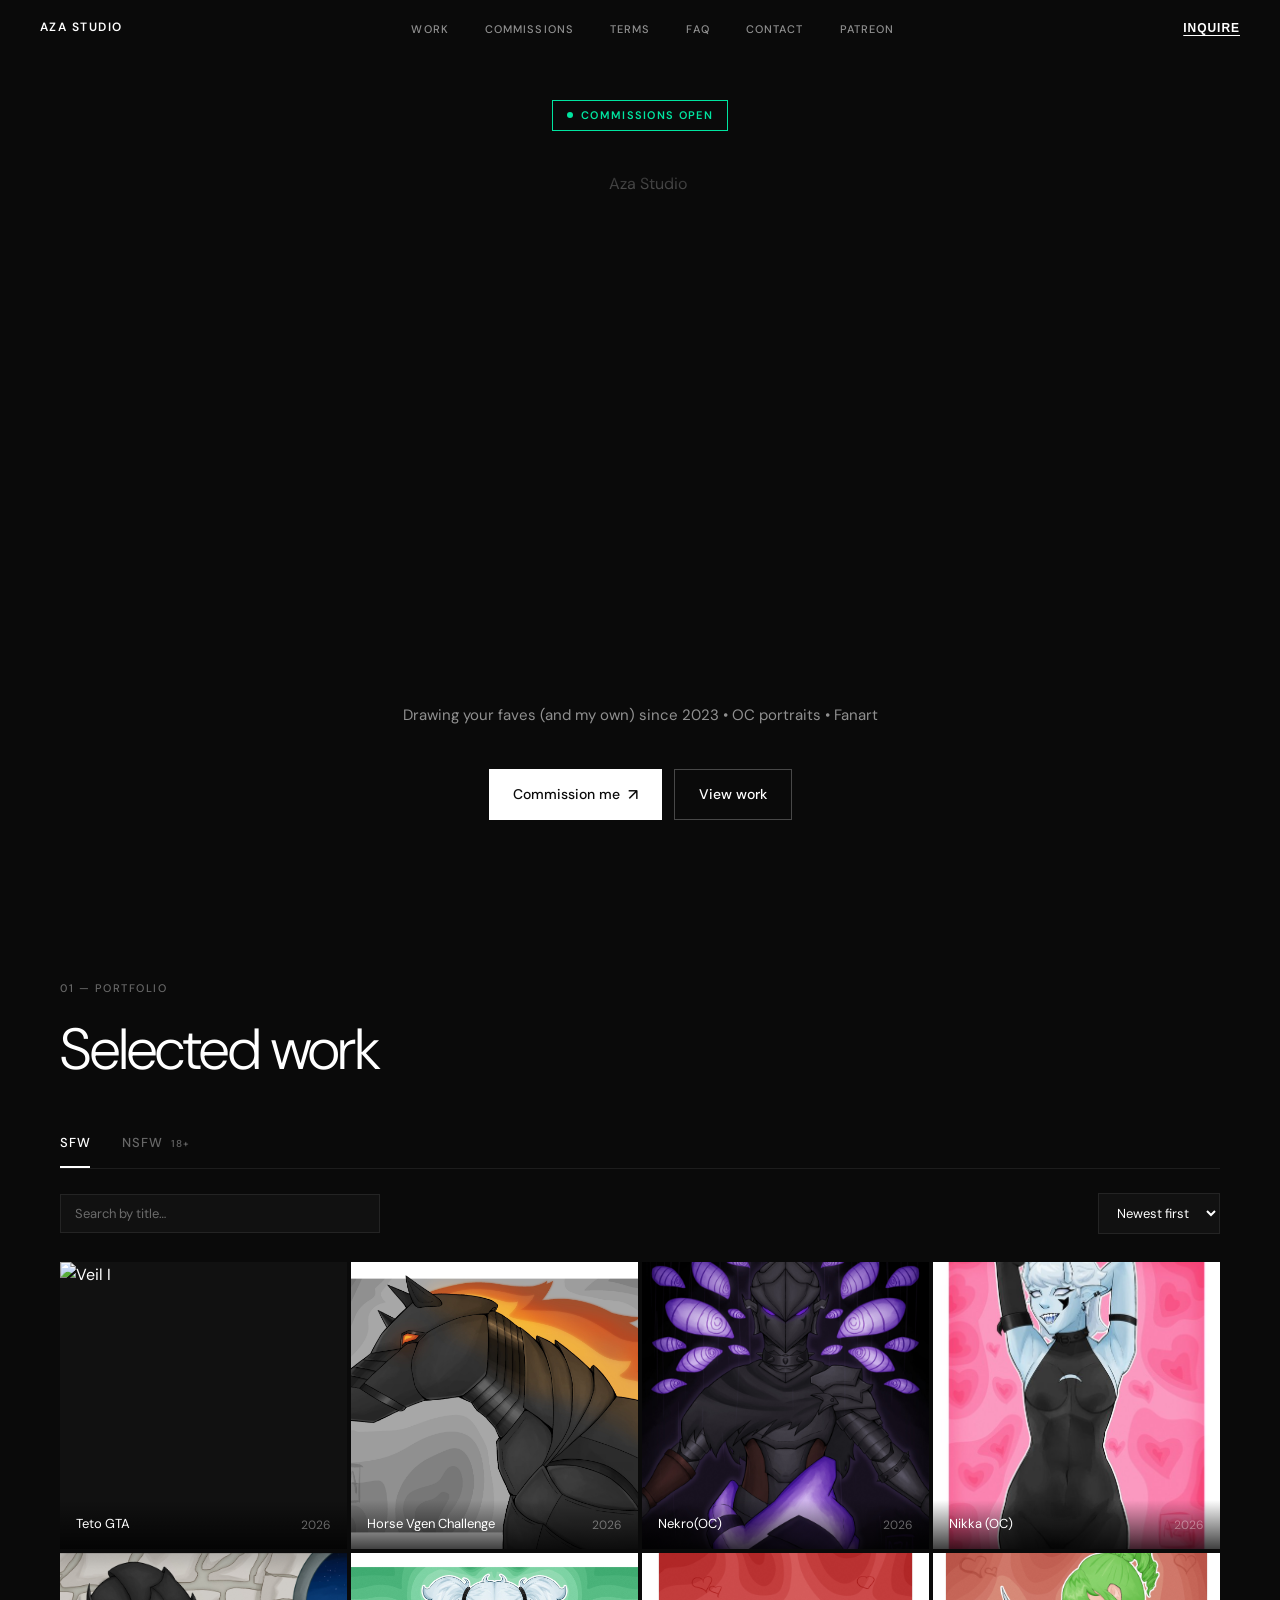
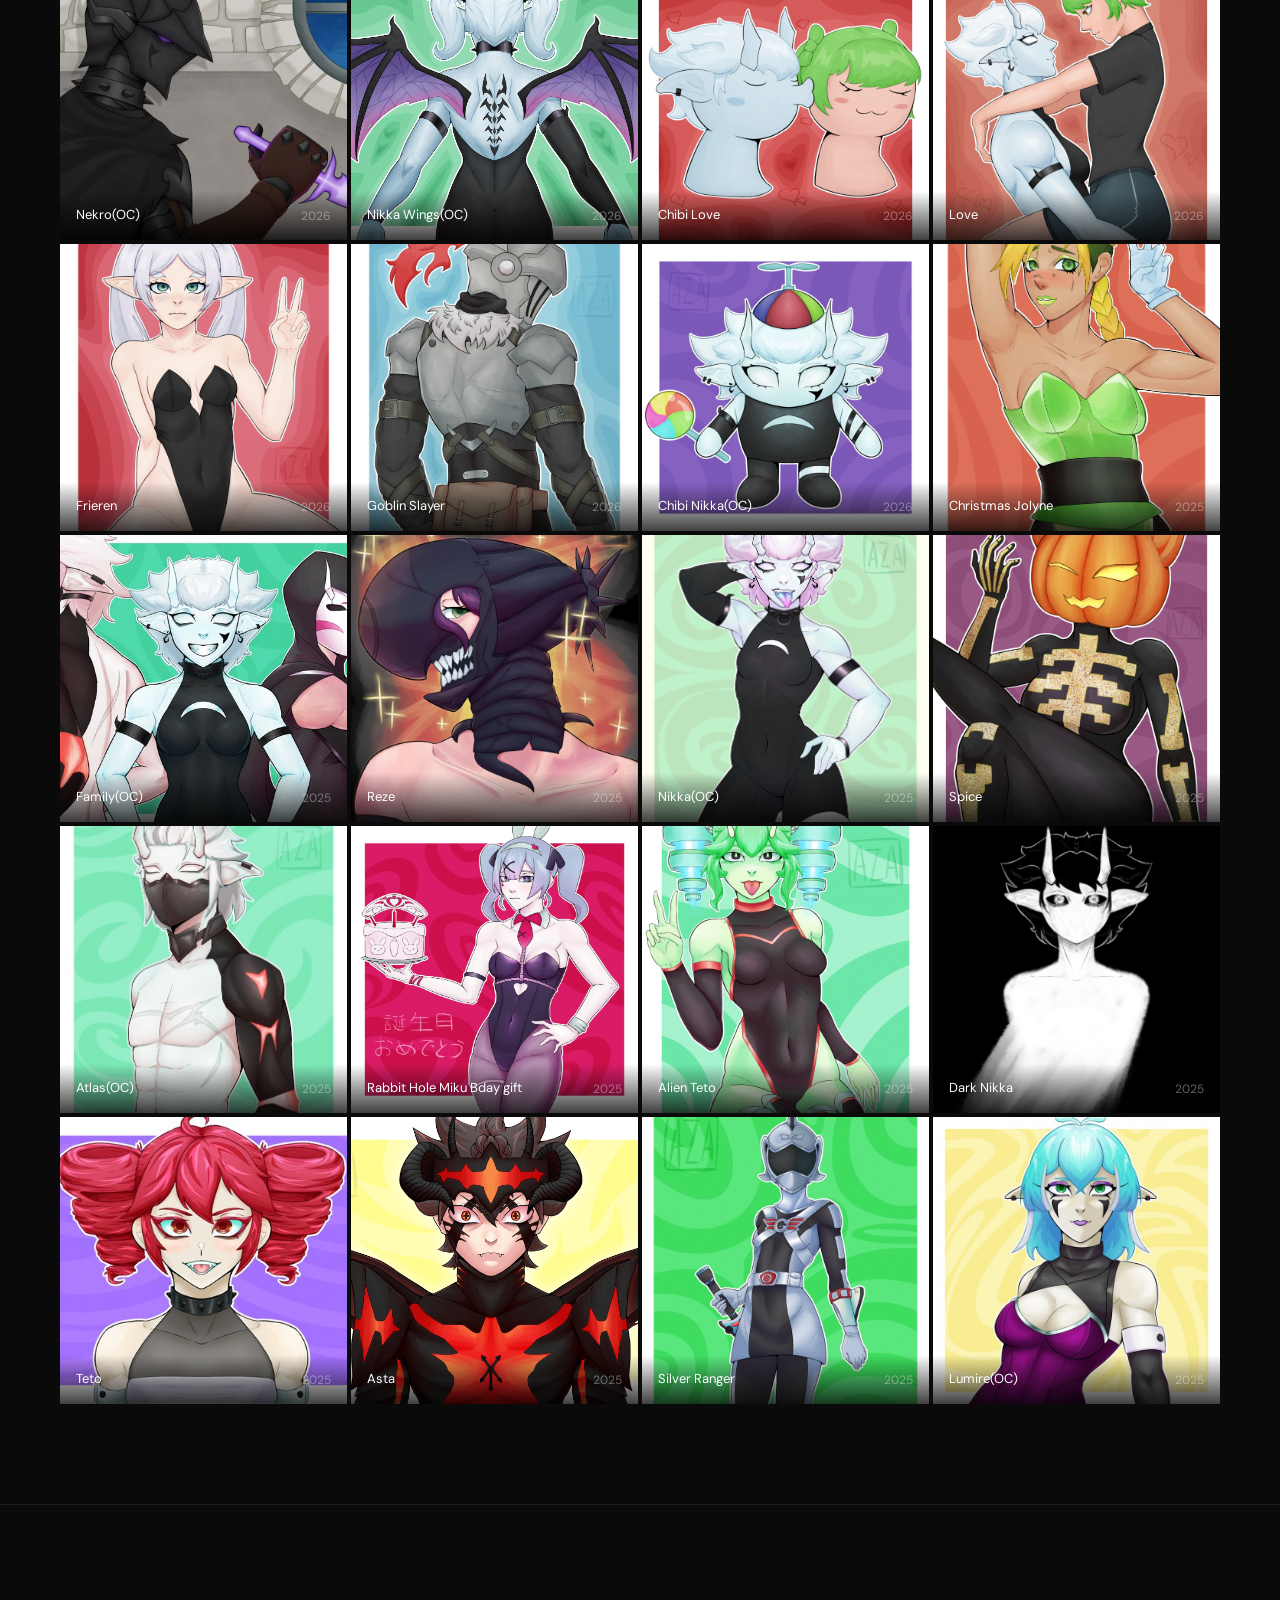
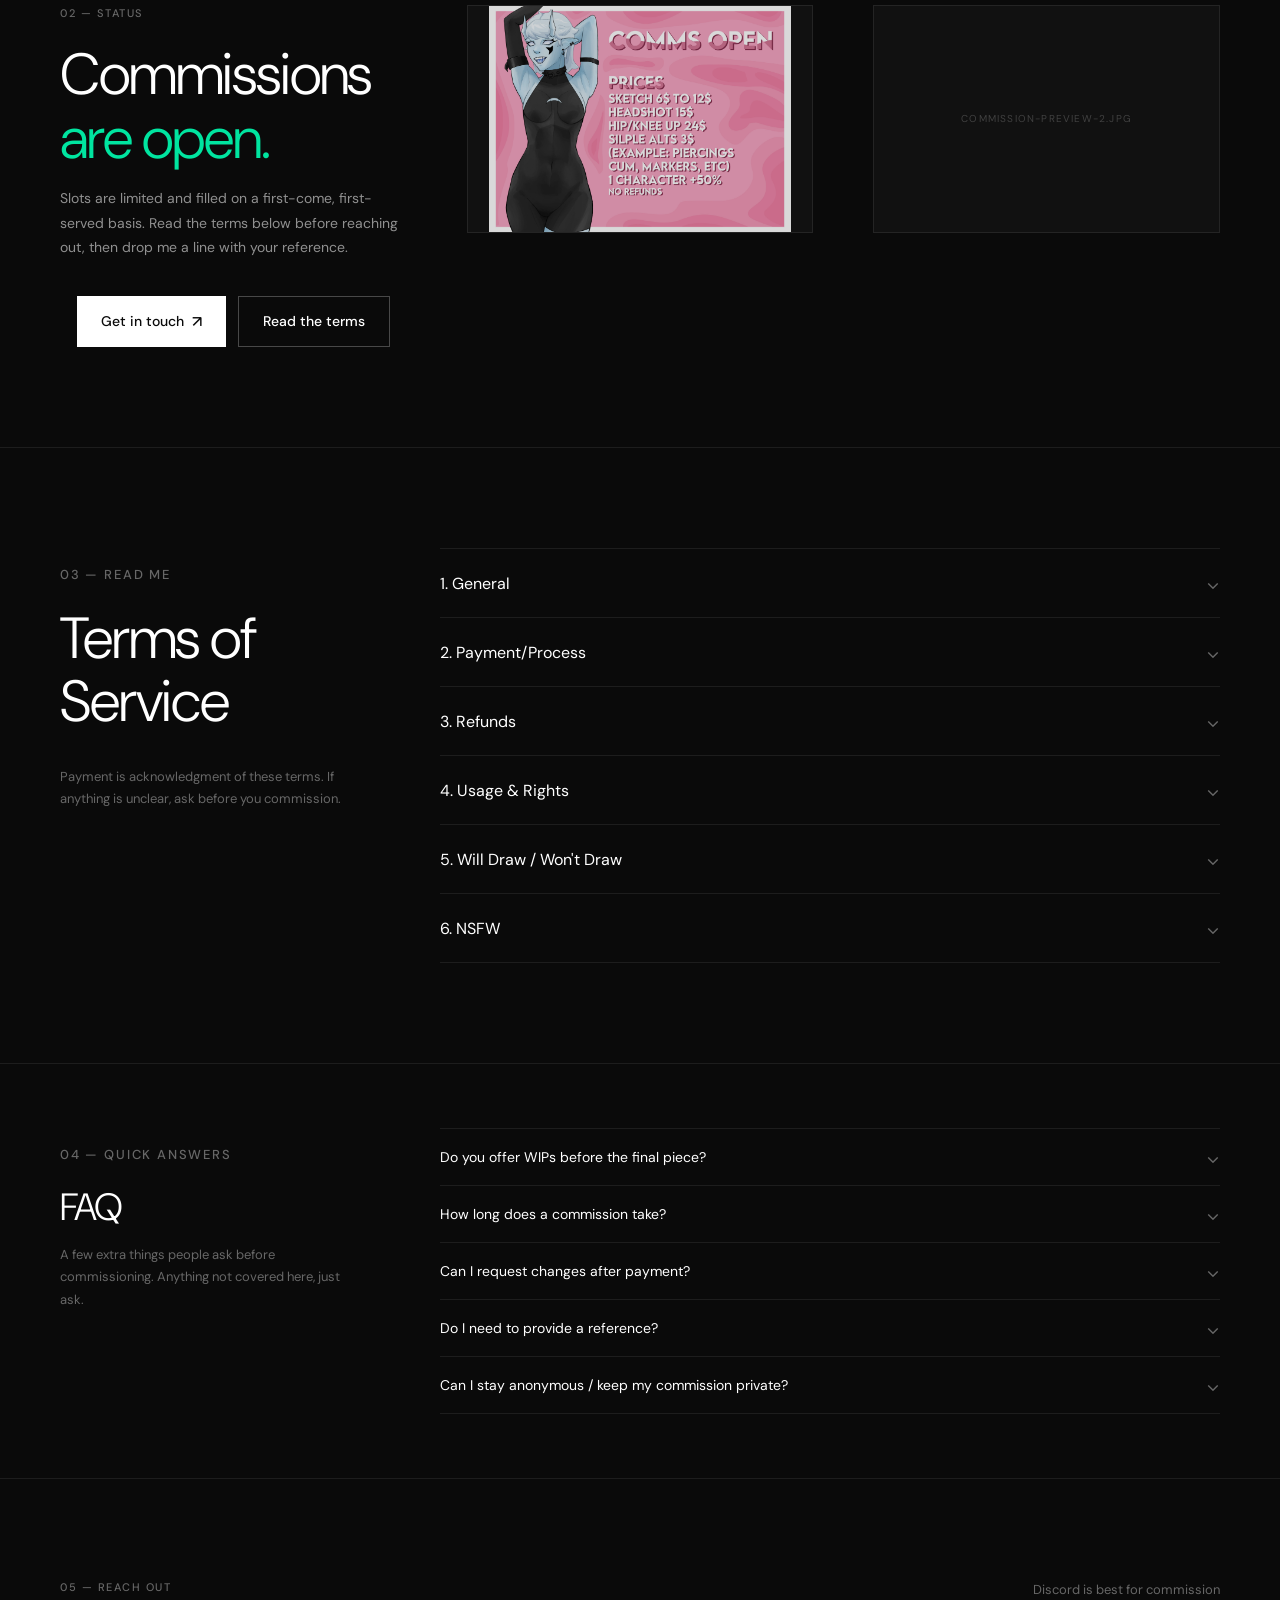
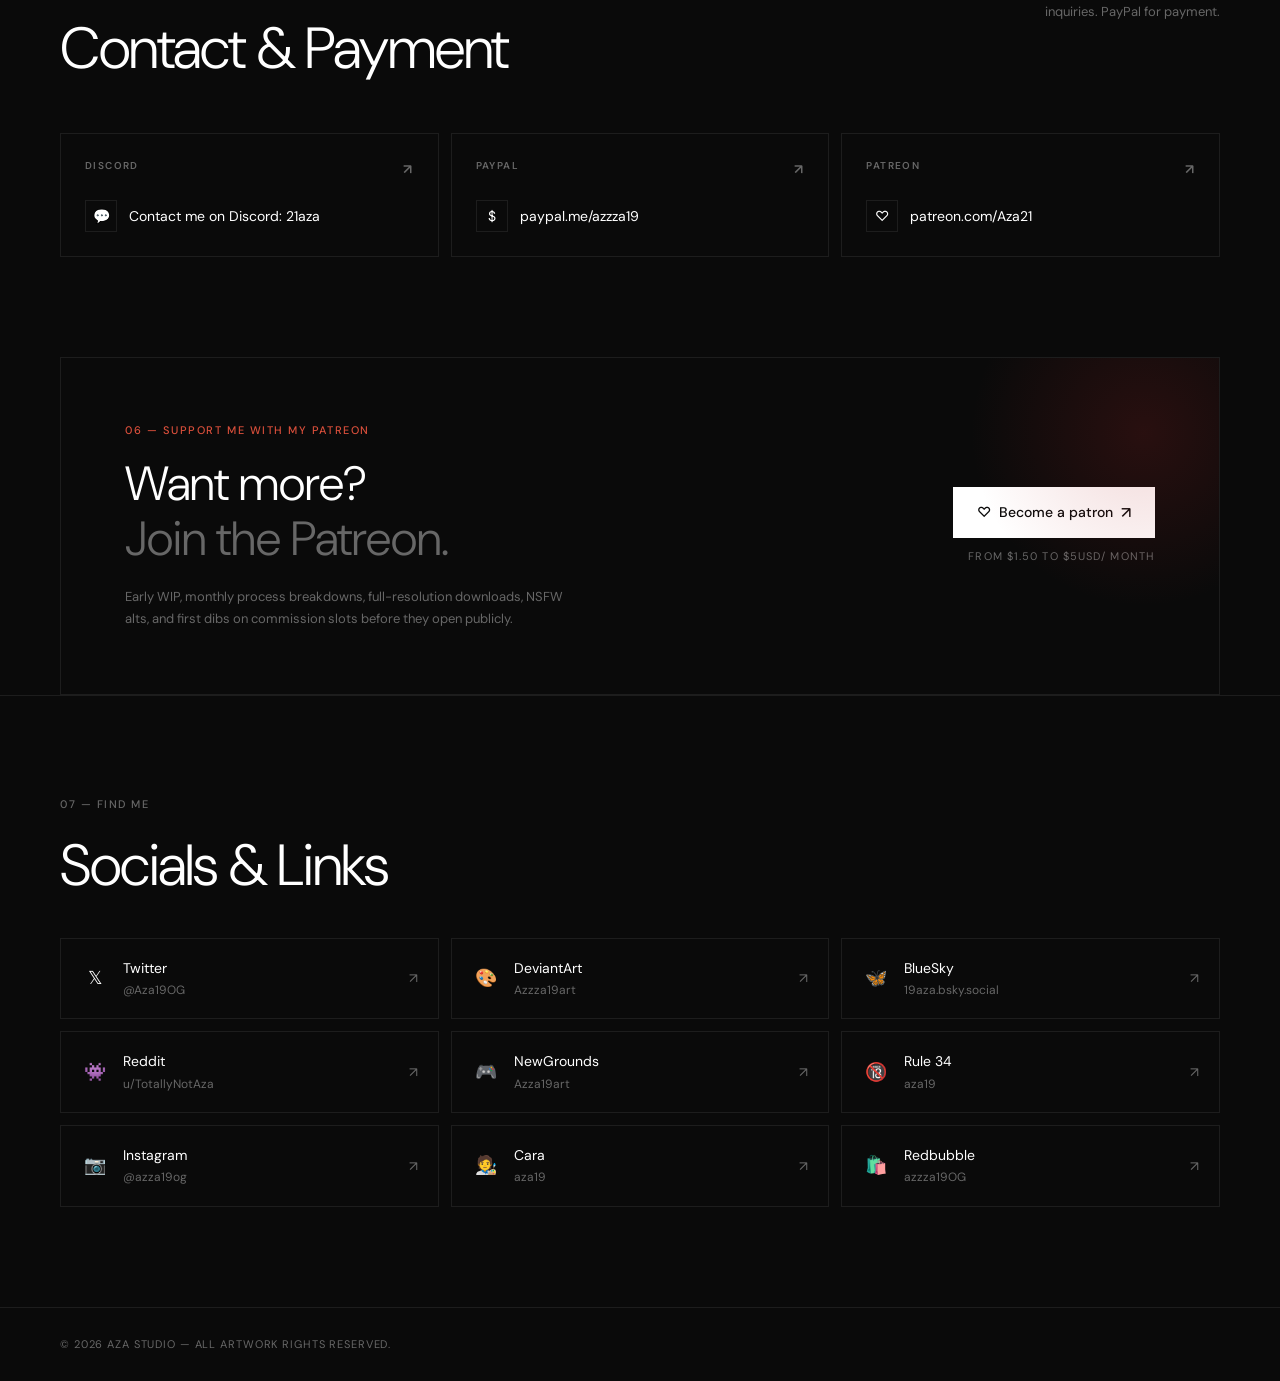
==== commit f38f3aed: "Rename azastudio.html to index.html" ====
--- a/index.html
+++ b/index.html
@@ -36,6 +36,7 @@
       font-size: 16px;
       line-height: 1.6;
       -webkit-font-smoothing: antialiased;
+      overflow-x: hidden;
     }
  
     /* ─── NAV ─── */
@@ -119,6 +120,24 @@
     .hero-image-wrap { display: none; }
     .hero-placeholder { display: none !important; }
     .hero-image-label { display: none; }
+
+    /* ─── HERO BANNER IMAGE ─── */
+    .hero-title-wrap {
+      display: flex;
+      align-items: center;
+      justify-content: center;
+      width: 100%;
+      margin-bottom: 32px;
+      overflow: visible;
+    }
+    .hero-bg-image {
+      display: block;
+      width: 1500px;
+      height: 500px;
+      object-fit: cover;
+      -webkit-mask-image: radial-gradient(ellipse at center, black 40%, transparent 75%);
+      mask-image: radial-gradient(ellipse at center, black 40%, transparent 75%);
+    }
  
  
     .status-badge {
@@ -234,7 +253,7 @@
       display: flex;
       gap: 0;
       border-bottom: 1px solid var(--border);
-      margin-bottom: 40px;
+      margin-bottom: 24px;
     }
     .tab {
       padding: 12px 0;
@@ -258,6 +277,45 @@
       color: var(--muted);
       margin-left: 5px;
     }
+
+    .gallery-toolbar {
+      display: flex;
+      justify-content: space-between;
+      align-items: center;
+      gap: 12px;
+      margin-bottom: 28px;
+      flex-wrap: wrap;
+    }
+    .gallery-search,
+    .gallery-sort {
+      background: var(--bg-card);
+      border: 1px solid var(--border);
+      color: var(--text);
+      font-family: var(--font-sans);
+      font-size: 13px;
+      padding: 10px 14px;
+    }
+    .gallery-search {
+      flex: 1;
+      min-width: 200px;
+      max-width: 320px;
+    }
+    .gallery-search::placeholder { color: var(--muted); }
+    .gallery-search:focus,
+    .gallery-sort:focus {
+      outline: none;
+      border-color: rgba(255,255,255,0.25);
+    }
+    .gallery-sort {
+      cursor: pointer;
+      flex-shrink: 0;
+    }
+    .gallery-empty {
+      font-size: 13px;
+      color: var(--muted);
+      padding: 40px 0;
+      text-align: center;
+    }
  
     .gallery {
       display: grid;
@@ -382,7 +440,7 @@
 	.comm-image {
       position: relative;
       width: 100%;
-      aspect-ratio: 4096 / 3050;
+      aspect-ratio: 4096 / 2688;
       overflow: hidden;
       background: var(--bg-card);
       border: 1px solid var(--border);
@@ -428,6 +486,24 @@
       line-height: 1.65;
     }
  
+    /* ─── FAQ ─── */
+    #faq {
+      border-top: 1px solid var(--border);
+      padding-top: 64px;
+      padding-bottom: 64px;
+    }
+    .faq-grid .terms-left .section-title {
+      font-size: clamp(28px, 3.5vw, 38px);
+      margin-bottom: 16px;
+    }
+    .faq-accordion .accordion-toggle {
+      font-size: 14px;
+      padding: 16px 0;
+    }
+    .faq-accordion .accordion-body p {
+      font-size: 13px;
+    }
+
     /* ─── TERMS ─── */
     #terms {
       border-top: 1px solid var(--border);
@@ -748,7 +824,7 @@
  
     .socials-grid {
       display: grid;
-      grid-template-columns: repeat(4, 1fr);
+      grid-template-columns: repeat(3, 1fr);
       gap: 12px;
       margin-top: 40px;
     }
@@ -840,6 +916,7 @@
     <li><a href="#work">Work</a></li>
     <li><a href="#commissions">Commissions</a></li>
     <li><a href="#terms">Terms</a></li>
+    <li><a href="#faq">FAQ</a></li>
     <li><a href="#contact">Contact</a></li>
     <li><a href="#patreon">Patreon</a></li>
   </ul>
@@ -855,8 +932,10 @@
         <span class="status-dot"></span>
         Commissions Open
       </div>
-      <h1 class="hero-title">AZA<br>STUDIO</h1>
-      <p class="hero-desc">Illustration · Concept · Character art. Taking on a limited queue of personal &amp; character commissions. Read the terms, slide into the inbox.</p>
+      <div class="hero-title-wrap">
+        <img class="hero-bg-image" src="banner.jpg" alt="Aza Studio" />
+      </div>
+      <p class="hero-desc">Drawing your faves (and my own) since 2023 • OC portraits • Fanart </p>
       <div class="btn-group">
         <a href="#contact" class="btn btn-primary">Commission me <span class="btn-arrow">↗</span></a>
         <a href="#work" class="btn btn-secondary">View work</a>
@@ -875,19 +954,27 @@
       <p class="section-eyebrow">01 — Portfolio</p>
       <h2 class="section-title" style="margin-bottom:0">Selected work</h2>
     </div>
-    <p class="portfolio-header-note">A small archive. Click any piece to view in full. NSFW section is age-gated.</p>
   </div>
  
   <div class="tab-bar">
     <div class="tab active" onclick="switchTab('sfw',this)">SFW</div>
     <div class="tab" onclick="switchTab('nsfw',this)">NSFW <span class="tag-18">18+</span></div>
   </div>
+
+  <div class="gallery-toolbar">
+    <input type="text" id="gallery-search" class="gallery-search" placeholder="Search by title…" oninput="applyGalleryFilter()" />
+    <select id="gallery-sort" class="gallery-sort" onchange="applyGallerySort()">
+      <option value="newest">Newest first</option>
+      <option value="oldest">Oldest first</option>
+      <option value="az">Title A–Z</option>
+    </select>
+  </div>
  
   <!-- SFW Gallery -->
   <div id="sfw-panel">
     <div class="gallery">
  
-      <div class="gallery-item" onclick="openLightbox(this)">
+      <div class="gallery-item" data-date="2026-01-20" onclick="openLightbox(this)">
         <img class="art-placeholder" src="goblin.jpg" alt="Veil I" />
         </img>
         <div class="gallery-caption">
@@ -896,7 +983,7 @@
         </div>
       </div>
  
-      <div class="gallery-item" onclick="openLightbox(this)">
+      <div class="gallery-item" data-date="2026-03-09" onclick="openLightbox(this)">
         <img class="art-placeholder" src="wings.jpg" alt="Veil I" />
         </img>
         <div class="gallery-caption">
@@ -905,7 +992,7 @@
         </div>
       </div>
 			
-		<div class="gallery-item" onclick="openLightbox(this)">
+		<div class="gallery-item" data-date="2026-02-14" onclick="openLightbox(this)">
         <img class="art-placeholder" src="love2.jpg" alt="Veil I" />
         </img>
         <div class="gallery-caption">
@@ -914,7 +1001,7 @@
         </div>
       </div>
 	  
-      <div class="gallery-item" onclick="openLightbox(this)">
+      <div class="gallery-item" data-date="2026-06-04" onclick="openLightbox(this)">
         <img class="art-placeholder" src="necro.jpg" alt="Veil I" />
         </img>
         <div class="gallery-caption">
@@ -922,7 +1009,7 @@
           <span class="caption-year">2026</span>
         </div>
       </div>
-	  <div class="gallery-item" onclick="openLightbox(this)">
+	  <div class="gallery-item" data-date="2025-05-03" onclick="openLightbox(this)">
         <img class="art-placeholder" src="lumire.jpg" alt="Veil I" />
         </img>
         <div class="gallery-caption">
@@ -930,7 +1017,7 @@
           <span class="caption-year">2025</span>
         </div>
       </div>
-	  <div class="gallery-item" onclick="openLightbox(this)">
+	  <div class="gallery-item" data-date="2025-08-20" onclick="openLightbox(this)">
         <img class="art-placeholder" src="atlas.jpg" alt="Veil I" />
         </img>
         <div class="gallery-caption">
@@ -938,39 +1025,39 @@
           <span class="caption-year">2025</span>
         </div>
       </div>
-	  <div class="gallery-item" onclick="openLightbox(this)">
+	  <div class="gallery-item" data-date="2025-12-17" onclick="openLightbox(this)">
         <img class="art-placeholder" src="Family.jpg" alt="Veil I" />
         </img>
         <div class="gallery-caption">
           <span class="caption-title">Family(OC)</span>
+          <span class="caption-year">2025</span>
+        </div>
+      </div>
+	  <div class="gallery-item" data-date="2026-07-15" onclick="openLightbox(this)">
+        <img class="art-placeholder" src="tetogta.jpg" alt="Veil I" />
+        </img>
+        <div class="gallery-caption">
+          <span class="caption-title">Teto GTA</span>
           <span class="caption-year">2026</span>
         </div>
       </div>
-	  <div class="gallery-item" onclick="openLightbox(this)">
-        <img class="art-placeholder" src="teto2.jpg" alt="Veil I" />
-        </img>
-        <div class="gallery-caption">
-          <span class="caption-title">Teto)</span>
+	  <div class="gallery-item" data-date="2025-08-28" onclick="openLightbox(this)">
+        <img class="art-placeholder" src="nikka4.jpg" alt="Veil I" />
+        </img>
+        <div class="gallery-caption">
+          <span class="caption-title">Nikka(OC)</span>
           <span class="caption-year">2025</span>
         </div>
       </div>
-	  <div class="gallery-item" onclick="openLightbox(this)">
-        <img class="art-placeholder" src="nikka4.jpg" alt="Veil I" />
-        </img>
-        <div class="gallery-caption">
-          <span class="caption-title">Nikka(OC)</span>
-          <span class="caption-year">2026</span>
-        </div>
-      </div>
-	  <div class="gallery-item" onclick="openLightbox(this)">
-        <img class="art-placeholder" src="irina.jpg" alt="Veil I" />
-        </img>
-        <div class="gallery-caption">
-          <span class="caption-title">Irina (Artfight)</span>
+	  <div class="gallery-item" data-date="2025-06-09" onclick="openLightbox(this)">
+        <img class="art-placeholder" src="alienteto.jpg" alt="Veil I" />
+        </img>
+        <div class="gallery-caption">
+          <span class="caption-title">Alien Teto</span>
           <span class="caption-year">2025</span>
         </div>
       </div>
-	  <div class="gallery-item" onclick="openLightbox(this)">
+	  <div class="gallery-item" data-date="2026-01-17" onclick="openLightbox(this)">
         <img class="art-placeholder" src="nikkacute.jpg" alt="Veil I" />
         </img>
         <div class="gallery-caption">
@@ -978,7 +1065,7 @@
           <span class="caption-year">2026</span>
         </div>
       </div>
-	  <div class="gallery-item" onclick="openLightbox(this)">
+	  <div class="gallery-item" data-date="2025-12-04" onclick="openLightbox(this)">
         <img class="art-placeholder" src="Reze.jpg" alt="Veil I" />
         </img>
         <div class="gallery-caption">
@@ -986,7 +1073,7 @@
           <span class="caption-year">2025</span>
         </div>
       </div>
-	  <div class="gallery-item" onclick="openLightbox(this)">
+	  <div class="gallery-item" data-date="2025-05-20" onclick="openLightbox(this)">
         <img class="art-placeholder" src="asta.jpg" alt="Veil I" />
         </img>
         <div class="gallery-caption">
@@ -995,7 +1082,7 @@
         </div>
       </div>
  
-      <div class="gallery-item" onclick="openLightbox(this)">
+      <div class="gallery-item" data-date="2026-02-14" onclick="openLightbox(this)">
         <img class="art-placeholder" src="love.jpg" />
         </img>
         <div class="gallery-caption">
@@ -1003,7 +1090,7 @@
           <span class="caption-year">2026</span>
         </div>
       </div>
-	  <div class="gallery-item" onclick="openLightbox(this)">
+	  <div class="gallery-item" data-date="2026-04-17" onclick="openLightbox(this)">
         <img class="art-placeholder" src="nekro.jpg" alt="Veil I" />
         </img>
         <div class="gallery-caption">
@@ -1011,15 +1098,80 @@
           <span class="caption-year">2026</span>
         </div>
       </div>
-		<div class="gallery-item" onclick="openLightbox(this)">
+	<div class="gallery-item" data-date="2025-06-05" onclick="openLightbox(this)">
         <img class="art-placeholder" src="favicon.png" alt="Veil I" />
         </img>
         <div class="gallery-caption">
           <span class="caption-title">Dark Nikka</span>
           <span class="caption-year">2025</span>
+       </div>
+	  </div>
+	<div class="gallery-item" data-date="2026-01-21" onclick="openLightbox(this)">
+        <img class="art-placeholder" src="frieren.jpg" alt="Veil I" />
+        </img>
+        <div class="gallery-caption">
+          <span class="caption-title">Frieren</span>
+          <span class="caption-year">2026</span>
+        </div>
+		</div>
+	<div class="gallery-item" data-date="2025-05-09" onclick="openLightbox(this)">
+        <img class="art-placeholder" src="power.jpg" alt="Veil I" />
+        </img>
+        <div class="gallery-caption">
+          <span class="caption-title">Silver Ranger</span>
+          <span class="caption-year">2025</span>
+        </div>
+	</div>
+		<div class="gallery-item" data-date="2025-06-04" onclick="openLightbox(this)">
+        <img class="art-placeholder" src="teto2.jpg" alt="Veil I" />
+        </img>
+        <div class="gallery-caption">
+          <span class="caption-title">Teto</span>
+          <span class="caption-year">2025</span>
+        </div>
+		</div>
+		<div class="gallery-item" data-date="2025-08-21" onclick="openLightbox(this)">
+        <img class="art-placeholder" src="spice.jpg" alt="Veil I" />
+        </img>
+        <div class="gallery-caption">
+          <span class="caption-title">Spice</span>
+          <span class="caption-year">2025</span>
+        </div>
+		</div>
+		<div class="gallery-item" data-date="2025-12-29" onclick="openLightbox(this)">
+        <img class="art-placeholder" src="jolyne.jpg" alt="Veil I" />
+        </img>
+        <div class="gallery-caption">
+          <span class="caption-title">Christmas Jolyne</span>
+          <span class="caption-year">2025</span>
+        </div>
+		</div>
+		<div class="gallery-item" data-date="2026-06-09" onclick="openLightbox(this)">
+        <img class="art-placeholder" src="horse.jpg" alt="Veil I" />
+        </img>
+        <div class="gallery-caption">
+          <span class="caption-title">Horse Vgen Challenge</span>
+          <span class="caption-year">2026</span>
+        </div>
+		</div>
+		<div class="gallery-item" data-date="2026-05-22" onclick="openLightbox(this)">
+        <img class="art-placeholder" src="nikka3.jpg" alt="Veil I" />
+        </img>
+        <div class="gallery-caption">
+          <span class="caption-title">Nikka (OC)</span>
+          <span class="caption-year">2026</span>
+        </div>
+		</div>
+		<div class="gallery-item" data-date="2025-08-02" onclick="openLightbox(this)">
+        <img class="art-placeholder" src="rabbit.jpg" alt="Veil I" />
+        </img>
+        <div class="gallery-caption">
+          <span class="caption-title">Rabbit Hole Miku Bday gift</span>
+          <span class="caption-year">2025</span>
         </div>
       </div>
     </div>
+    <p class="gallery-empty" style="display:none;">No pieces match your search.</p>
   </div>
  
   <!-- NSFW Panel -->
@@ -1037,7 +1189,7 @@
       <div class="gallery">
 
         <!-- ── NSFW IMAGE 1 ── -->
-        <div class="gallery-item" onclick="openLightbox(this)">
+        <div class="gallery-item" data-date="2026-06-15" onclick="openLightbox(this)">
           <img class="art-placeholder" src="pomni.jpg" alt="Piece 1" />
           <div class="gallery-caption">
             <span class="caption-title">Pomni Anal</span>
@@ -1046,7 +1198,7 @@
         </div>
 
         <!-- ── NSFW IMAGE 2 ── -->
-        <div class="gallery-item" onclick="openLightbox(this)">
+        <div class="gallery-item" data-date="2026-06-18" onclick="openLightbox(this)">
           <img class="art-placeholder" src="rebecca.jpg" alt="Piece 2" />
           <div class="gallery-caption">
             <span class="caption-title">Rebecca</span>
@@ -1055,7 +1207,7 @@
         </div>
 
         <!-- ── NSFW IMAGE 3 ── -->
-        <div class="gallery-item" onclick="openLightbox(this)">
+        <div class="gallery-item" data-date="2025-12-29" onclick="openLightbox(this)">
           <img class="art-placeholder" src="Dex.jpg" alt="Piece 3" />
           <div class="gallery-caption">
             <span class="caption-title">Dex(OC)</span>
@@ -1064,16 +1216,16 @@
         </div>
 
         <!-- ── NSFW IMAGE 4 ── -->
-        <div class="gallery-item" onclick="openLightbox(this)">
+        <div class="gallery-item" data-date="2026-01-02" onclick="openLightbox(this)">
           <img class="art-placeholder" src="Neru.jpg" alt="Piece 4" />
           <div class="gallery-caption">
             <span class="caption-title">Akita Neru</span>
-            <span class="caption-year">2025</span>
+            <span class="caption-year">2026</span>
           </div>
         </div>
 
         <!-- ── NSFW IMAGE 5 ── -->
-        <div class="gallery-item" onclick="openLightbox(this)">
+        <div class="gallery-item" data-date="2026-06-27" onclick="openLightbox(this)">
           <img class="art-placeholder" src="mina.jpg" alt="Piece 5" />
           <div class="gallery-caption">
             <span class="caption-title">Mina (MHA)</span>
@@ -1082,7 +1234,7 @@
         </div>
 
         <!-- ── NSFW IMAGE 6 ── -->
-        <div class="gallery-item" onclick="openLightbox(this)">
+        <div class="gallery-item" data-date="2026-04-09" onclick="openLightbox(this)">
           <img class="art-placeholder" src="Cat.jpg" alt="Piece 6" />
           <div class="gallery-caption">
             <span class="caption-title">Catalyst</span>
@@ -1091,7 +1243,7 @@
         </div>
 
         <!-- ── NSFW IMAGE 7 ── -->
-        <div class="gallery-item" onclick="openLightbox(this)">
+        <div class="gallery-item" data-date="2026-4-14" onclick="openLightbox(this)">
           <img class="art-placeholder" src="Raven.jpg" alt="Piece 7" />
           <div class="gallery-caption">
             <span class="caption-title">Raven</span>
@@ -1100,7 +1252,7 @@
         </div>
 
         <!-- ── NSFW IMAGE 8 ── -->
-        <div class="gallery-item" onclick="openLightbox(this)">
+        <div class="gallery-item" data-date="2026-06-10" onclick="openLightbox(this)">
           <img class="art-placeholder" src="kiara.jpg" alt="Piece 8" />
           <div class="gallery-caption">
             <span class="caption-title">Kiara JJK</span>
@@ -1109,7 +1261,7 @@
         </div>
 		
 		<!-- ── NSFW IMAGE 9 ── -->
-		<div class="gallery-item" onclick="openLightbox(this)">
+		<div class="gallery-item" data-date="2026-02-18" onclick="openLightbox(this)">
             <img class="art-placeholder" src="Jane.jpg" alt="Your Title" />
             <div class="gallery-caption">
               <span class="caption-title">Jane Doe</span>
@@ -1117,7 +1269,7 @@
             </div>
           </div>
 		<!-- ── NSFW IMAGE 9 ── -->
-		<div class="gallery-item" onclick="openLightbox(this)">
+		<div class="gallery-item" data-date="2025-11-26" onclick="openLightbox(this)">
             <img class="art-placeholder" src="Teto.jpg" alt="Your Title" />
             <div class="gallery-caption">
               <span class="caption-title">Kasane Teto</span>
@@ -1125,7 +1277,7 @@
             </div>
           </div>
 		<!-- ── NSFW IMAGE 9 ── -->
-		<div class="gallery-item" onclick="openLightbox(this)">
+		<div class="gallery-item" data-date="2025-08-16" onclick="openLightbox(this)">
             <img class="art-placeholder" src="makima.jpg" alt="Your Title" />
             <div class="gallery-caption">
               <span class="caption-title">Makima Shower</span>
@@ -1133,7 +1285,7 @@
             </div>
           </div>
 		<!-- ── NSFW IMAGE 9 ── -->
-		<div class="gallery-item" onclick="openLightbox(this)">
+		<div class="gallery-item" data-date="2026-05-09" onclick="openLightbox(this)">
             <img class="art-placeholder" src="axle.jpg" alt="Your Title" />
             <div class="gallery-caption">
               <span class="caption-title">Axle Apex</span>
@@ -1141,7 +1293,7 @@
             </div>
           </div>
 		  <!-- ── NSFW IMAGE 9 ── -->
-		<div class="gallery-item" onclick="openLightbox(this)">
+		<div class="gallery-item" data-date="2026-06-01" onclick="openLightbox(this)">
             <img class="art-placeholder" src="kit.jpg" alt="Your Title" />
             <div class="gallery-caption">
               <span class="caption-title">Kit</span>
@@ -1149,60 +1301,88 @@
             </div>
           </div>
 		  <!-- ── NSFW IMAGE 9 ── -->
-		<div class="gallery-item" onclick="openLightbox(this)">
+		<div class="gallery-item" data-date="2025-05-10" onclick="openLightbox(this)">
             <img class="art-placeholder" src="teto3.jpg" alt="Your Title" />
             <div class="gallery-caption">
               <span class="caption-title">Teto and Pear</span>
               <span class="caption-year">2025</span>
             </div>
           </div>
-		  <div class="gallery-item" onclick="openLightbox(this)">
+		  <div class="gallery-item" data-date="2025-09-26" onclick="openLightbox(this)">
             <img class="art-placeholder" src="femboy.jpg" alt="Your Title" />
             <div class="gallery-caption">
               <span class="caption-title">Femboy cock</span>
               <span class="caption-year">2025</span>
             </div>
           </div>
-		  <div class="gallery-item" onclick="openLightbox(this)">
+		  <div class="gallery-item" data-date="2025-08-26" onclick="openLightbox(this)">
             <img class="art-placeholder" src="lucy.jpg" alt="Your Title" />
             <div class="gallery-caption">
               <span class="caption-title">Lucy</span>
               <span class="caption-year">2025</span>
             </div>
           </div>
-		  <div class="gallery-item" onclick="openLightbox(this)">
+		  <div class="gallery-item" data-date="2026-01-21" onclick="openLightbox(this)">
             <img class="art-placeholder" src="elf.jpg" alt="Your Title" />
             <div class="gallery-caption">
               <span class="caption-title">Frieran</span>
               <span class="caption-year">2026</span>
             </div>
           </div>
-		  <div class="gallery-item" onclick="openLightbox(this)">
+		  <div class="gallery-item" data-date="2026-01-25" onclick="openLightbox(this)">
             <img class="art-placeholder" src="21.jpg" alt="Your Title" />
             <div class="gallery-caption">
               <span class="caption-title">Android 21</span>
               <span class="caption-year">2026</span>
             </div>
           </div>
-		  <div class="gallery-item" onclick="openLightbox(this)">
+		  <div class="gallery-item" data-date="2026-05-04" onclick="openLightbox(this)">
             <img class="art-placeholder" src="axle2.jpg" alt="Your Title" />
             <div class="gallery-caption">
               <span class="caption-title">Axle Apex</span>
               <span class="caption-year">2026</span>
             </div>
           </div>
-		  <div class="gallery-item" onclick="openLightbox(this)">
+		  <div class="gallery-item" data-date="2025-06-11" onclick="openLightbox(this)">
             <img class="art-placeholder" src="alien.jpg" alt="Your Title" />
             <div class="gallery-caption">
               <span class="caption-title">Alien Teto</span>
               <span class="caption-year">2025</span>
             </div>
           </div>
+		  <div class="gallery-item" data-date="2026-06-29" onclick="openLightbox(this)">
+            <img class="art-placeholder" src="gard.jpg" alt="Your Title" />
+            <div class="gallery-caption">
+              <span class="caption-title">Gardevior</span>
+              <span class="caption-year">2026</span>
+            </div>
+          </div>
+		  <div class="gallery-item" data-date="2026-01-25" onclick="openLightbox(this)">
+            <img class="art-placeholder" src="puss.jpg" alt="Your Title" />
+            <div class="gallery-caption">
+              <span class="caption-title">Teto's Kitty</span>
+              <span class="caption-year">2026</span>
+            </div>
+          </div>
+		  <div class="gallery-item" data-date="2026-02-02" onclick="openLightbox(this)">
+            <img class="art-placeholder" src="zero.jpg" alt="Your Title" />
+            <div class="gallery-caption">
+              <span class="caption-title">Zero (OC)</span>
+              <span class="caption-year">2026</span>
+            </div>
+          </div>
+		  <div class="gallery-item" data-date="2026-04-06" onclick="openLightbox(this)">
+            <img class="art-placeholder" src="volc.jpg" alt="Your Title" />
+            <div class="gallery-caption">
+              <span class="caption-title">Volcanikka (Invincible)</span>
+              <span class="caption-year">2026</span>
+            </div>
+          </div>
         <!--
           TO ADD MORE IMAGES: copy the block below and paste it here,
           then change the src, alt, title and year.
 
-          <div class="gallery-item" onclick="openLightbox(this)">
+          <div class="gallery-item" data-date="2025-01-01" onclick="openLightbox(this)">
             <img class="art-placeholder" src="YOUR-IMAGE.jpg" alt="Your Title" />
             <div class="gallery-caption">
               <span class="caption-title">Your Title</span>
@@ -1212,6 +1392,7 @@
         -->
 
       </div>
+      <p class="gallery-empty" style="display:none;">No pieces match your search.</p>
     </div>
 
   </div>
@@ -1224,7 +1405,7 @@
     <div class="comm-left">
       <p class="section-eyebrow">02 — Status</p>
       <h2 class="section-title">Commissions<br><span class="comm-open">are open.</span></h2>
-      <p class="comm-desc">Yes — really open. Slots are limited and filled on a first-come, first-served basis. Read the terms below before reaching out, then drop me a line with your reference and brief.</p>
+      <p class="comm-desc">Slots are limited and filled on a first-come, first-served basis. Read the terms below before reaching out, then drop me a line with your reference.</p>
       <div class="btn-group">
         <a href="#contact" class="btn btn-primary">Get in touch <span class="btn-arrow">↗</span></a>
         <a href="#terms" class="btn btn-secondary">Read the terms</a>
@@ -1234,26 +1415,16 @@
 	<img src="comms.jpg" alt="Commission preview"
 		onerror="this.style.display='none'; this.nextElementSibling.style.display='flex';" />
 	<div class="comm-image-placeholder" style="display:none;">
-		<img width="40" height="40" viewBox="0 0 40 40" fill="none" src="comms.jpg">
-		<rect x="1" y="1" width="38" height="38" rx="2" stroke="rgba(255,255,255,0.15)" stroke-width="1.5"/>
-		<path d="M8 28 L14 20 L20 26 L26 18 L32 28H8Z" fill="rgba(255,255,255,0.08)"/>
-		<circle cx="14" cy="14" r="4" fill="rgba(255,255,255,0.08)"/>
-		</img>
 		<span style="font-size:10px;color:rgba(255,255,255,0.2)">commission-preview.jpg</span>
 	</div>
 	</div>
-    <div class="comm-card">
-      <p class="comm-card-label">What I Take On</p>
-      <ul class="comm-list">
-        <li>Character portraits &amp; busts</li>
-        <li>Full illustrations</li>
-		<li>OC Designs</li>
-        <li>Suggestive / NSFW (18+ only)</li>
-        <li>Couples &amp; pairings</li>
-      </ul>
-      <p class="wont-label">I Will Not Draw</p>
-      <p class="wont-text">Loli/Shota (in any context), Real people in NSFW scenarios, Hate symbols, Revenge Porn, Logos, Thing outside of my artstyle (like for example Photorealism, Enviroments, Etc), Heavy fetishes like Scat, Inflation, Vore, or something that would make me uncomfortable, Exaggerated sized genitalia, Non consensual, AI generated references for commissions, anything else feel free to ask</p>     
-    </div>
+    <div class="comm-image comm-image-2">
+	<img src="comms2.jpg" alt="Commission preview"
+		onerror="this.style.display='none'; this.nextElementSibling.style.display='flex';" />
+	<div class="comm-image-placeholder" style="display:none;">
+		<span style="font-size:10px;color:rgba(255,255,255,0.2)">commission-preview-2.jpg</span>
+	</div>
+	</div>
   </div>
 </section>
  
@@ -1314,7 +1485,7 @@
           <span class="accordion-icon">⌄</span>
         </button>
         <div class="accordion-body">
-          <p><strong style="color:var(--text)">Will draw:</strong> Illustrations, pinups, portraits, sfw/nsfw, OC's, sketches, linearts and full colors/renders.<br><br><strong style="color:var(--text)">Won't draw:</strong> Loli/Shota (in any context), Real people in NSFW scenarios, Hate symbols, Revenge Porn, Logos, Thing outside of my artstyle (like for example Photorealism, Enviroments, Etc), Heavy fetishes like Scat, Inflation, Vore, or something that would make me uncomfortable, Exaggerated sized genitalia, Non consensual, AI generated references for commissions, anything else feel free to ask</p>
+          <p><strong style="color:var(--text)">Will draw:</strong> Illustrations, pinups, portraits, sfw/nsfw, OC's, sketches, linearts, Simple backgrounds (swirls, paint splatter, zoomed out character etc) and full colors/renders.<br><br><strong style="color:var(--text)">Won't draw:</strong> Loli/Shota (in any context), Real people in NSFW scenarios, Hate symbols, Revenge Porn, Logos, Thing outside of my artstyle (like for example Photorealism, Enviroments, Etc), Heavy fetishes like Scat, Inflation, Vore, or something that would make me uncomfortable, Exaggerated sized genitalia, Non consensual, AI generated references for commissions, anything else feel free to ask</p>
         </div>
       </div>
  
@@ -1331,12 +1502,77 @@
     </div>
   </div>
 </section>
+
+<!-- ──────────────── FAQ ──────────────── -->
+<section id="faq" class="section faq-section">
+  <div class="terms-grid faq-grid">
+    <div class="terms-left">
+      <p class="section-eyebrow">04 — Quick Answers</p>
+      <h2 class="section-title">FAQ</h2>
+      <p>A few extra things people ask before commissioning. Anything not covered here, just ask.</p>
+    </div>
+
+    <div class="accordion faq-accordion">
+
+      <div class="accordion-item">
+        <button class="accordion-toggle" onclick="toggleAccordion(this)">
+          Do you offer WIPs before the final piece?
+          <span class="accordion-icon">⌄</span>
+        </button>
+        <div class="accordion-body">
+          <p>Yes! you'll see a sketch for approval before I move on, and a preview before final delivery. See the Payment/Process terms above for how this ties into payment.</p>
+        </div>
+      </div>
+
+      <div class="accordion-item">
+        <button class="accordion-toggle" onclick="toggleAccordion(this)">
+          How long does a commission take?
+          <span class="accordion-icon">⌄</span>
+        </button>
+        <div class="accordion-body">
+          <p>It depends on complexity and my current queue, but most pieces are completed within 3 days of the sketch being approved. I'll give you a clearer estimate once I know the scope of your piece.</p>
+        </div>
+      </div>
+
+      <div class="accordion-item">
+        <button class="accordion-toggle" onclick="toggleAccordion(this)">
+          Can I request changes after payment?
+          <span class="accordion-icon">⌄</span>
+        </button>
+        <div class="accordion-body">
+          <p>Minor tweaks during the sketch stage are fine and expected. Larger changes once linework or color has started may affect the price or timeline, so it's best to lock in the concept at the sketch stage.</p>
+        </div>
+      </div>
+
+      <div class="accordion-item">
+        <button class="accordion-toggle" onclick="toggleAccordion(this)">
+          Do I need to provide a reference?
+          <span class="accordion-icon">⌄</span>
+        </button>
+        <div class="accordion-body">
+          <p>References help a lot, especially for OCs, character sheets, existing art, or a clear written description all work. Just note that AI-generated references aren't accepted for commissions.</p>
+        </div>
+      </div>
+
+      <div class="accordion-item">
+        <button class="accordion-toggle" onclick="toggleAccordion(this)">
+          Can I stay anonymous / keep my commission private?
+          <span class="accordion-icon">⌄</span>
+        </button>
+        <div class="accordion-body">
+          <p>Yes. Your commission won't be posted publicly unless you give permission. Please see the General terms above for details.</p>
+        </div>
+      </div>
+
+    </div>
+  </div>
+</section>
  
 <!-- ──────────────── CONTACT ──────────────── -->
 <section id="contact" class="section">
   <div class="contact-header">
     <div>
-      <p class="section-eyebrow">04 — Reach Out</p>
+      <p class="section-eyebrow">05 — Reach Out</p>
       <h2 class="section-title" style="margin-bottom:0">Contact &amp; Payment</h2>
     </div>
     <p class="contact-note">Discord is best for commission inquiries. PayPal for payment.</p>
@@ -1345,7 +1581,7 @@
   <div class="contact-cards">
  
  
-    <a href="https://discord.gg/382vAZsdZ4" class="contact-card">
+    <a href="https://discord.gg/rvh2tM8h9e" class="contact-card">
       <div class="contact-card-label">
         DISCORD
         <span class="contact-arrow">↗</span>
@@ -1385,7 +1621,7 @@
 <section id="patreon" class="section" style="padding-top:0; padding-bottom: 0;">
   <div class="patreon-box">
     <div>
-      <p class="patreon-eyebrow">05 — Support me with my Patreon</p>
+      <p class="patreon-eyebrow">06 — Support me with my Patreon</p>
       <h2 class="patreon-title">
         Want more?<br>
         <span class="dim">Join the Patreon.</span>
@@ -1403,7 +1639,7 @@
  
  <!-- ──────────────── SOCIALS ──────────────── -->
 <section id="socials" class="section">
-  <p class="section-eyebrow">06 — Find Me</p>
+  <p class="section-eyebrow">07 — Find Me</p>
   <h2 class="section-title" style="margin-bottom:0">Socials &amp; Links</h2>
 
   <div class="socials-grid">
@@ -1481,12 +1717,12 @@
     </a>
 
     <!-- Instagram -->
-    <a href="https://www.instagram.com/azza19art" target="_blank" rel="noopener" class="social-card">
+    <a href="https://www.instagram.com/aza19og" target="_blank" rel="noopener" class="social-card">
       <div class="social-card-left">
         <span class="social-icon">📷</span>
         <div>
           <div class="social-name">Instagram</div>
-          <div class="social-handle">@azza19art</div>
+          <div class="social-handle">@azza19og</div>
         </div>
       </div>
       <span class="social-arrow">↗</span>
@@ -1498,6 +1734,18 @@
         <div>
           <div class="social-name">Cara</div>
           <div class="social-handle">aza19</div>
+        </div>
+      </div>
+      <span class="social-arrow">↗</span>
+    </a>
+
+    <!-- Redbubble -->
+    <a href="https://www.redbubble.com/people/azzza19OG" target="_blank" rel="noopener" class="social-card">
+      <div class="social-card-left">
+        <span class="social-icon">🛍️</span>
+        <div>
+          <div class="social-name">Redbubble</div>
+          <div class="social-handle">azzza19OG</div>
         </div>
       </div>
       <span class="social-arrow">↗</span>
@@ -1531,6 +1779,9 @@
   window.addEventListener('scroll', () => {
     document.getElementById('navbar').classList.toggle('scrolled', window.scrollY > 20);
   });
+
+  /* Apply default gallery sort on load */
+  document.addEventListener('DOMContentLoaded', applyGallerySort);
  
   /* Tabs */
   function switchTab(tab, el) {
@@ -1538,14 +1789,53 @@
     el.classList.add('active');
     document.getElementById('sfw-panel').style.display  = tab === 'sfw'  ? 'block' : 'none';
     document.getElementById('nsfw-panel').style.display = tab === 'nsfw' ? 'block' : 'none';
+    applyGalleryFilter();
+    applyGallerySort();
   }
  
   /* NSFW unlock */
   function unlockNSFW() {
     document.getElementById('nsfw-gate').style.display    = 'none';
     document.getElementById('nsfw-gallery').style.display = 'block';
+    applyGalleryFilter();
+    applyGallerySort();
   }
- 
+
+  /* Gallery filter (search by title) */
+  function applyGalleryFilter() {
+    const query = document.getElementById('gallery-search').value.trim().toLowerCase();
+    document.querySelectorAll('.gallery').forEach(gallery => {
+      let anyVisible = false;
+      gallery.querySelectorAll('.gallery-item').forEach(item => {
+        const title = item.querySelector('.caption-title')?.textContent.toLowerCase() || '';
+        const match = title.includes(query);
+        item.style.display = match ? '' : 'none';
+        if (match) anyVisible = true;
+      });
+      const emptyMsg = gallery.parentElement.querySelector('.gallery-empty');
+      if (emptyMsg) emptyMsg.style.display = anyVisible ? 'none' : 'block';
+    });
+  }
+
+  /* Gallery sort (newest / oldest / title A–Z) */
+  function applyGallerySort() {
+    const mode = document.getElementById('gallery-sort').value;
+    document.querySelectorAll('.gallery').forEach(gallery => {
+      const items = Array.from(gallery.children).filter(el => el.classList.contains('gallery-item'));
+      items.sort((a, b) => {
+        const dateA = a.dataset.date ? new Date(a.dataset.date).getTime() : (parseInt(a.querySelector('.caption-year')?.textContent) || 0) * 10000;
+        const dateB = b.dataset.date ? new Date(b.dataset.date).getTime() : (parseInt(b.querySelector('.caption-year')?.textContent) || 0) * 10000;
+        const titleA = a.querySelector('.caption-title')?.textContent.toLowerCase() || '';
+        const titleB = b.querySelector('.caption-title')?.textContent.toLowerCase() || '';
+        if (mode === 'newest') return dateB - dateA;
+        if (mode === 'oldest') return dateA - dateB;
+        if (mode === 'az') return titleA.localeCompare(titleB);
+        return 0;
+      });
+      items.forEach(item => gallery.appendChild(item));
+    });
+  }
+
   /* Accordion */
   function toggleAccordion(btn) {
     const item = btn.parentElement;
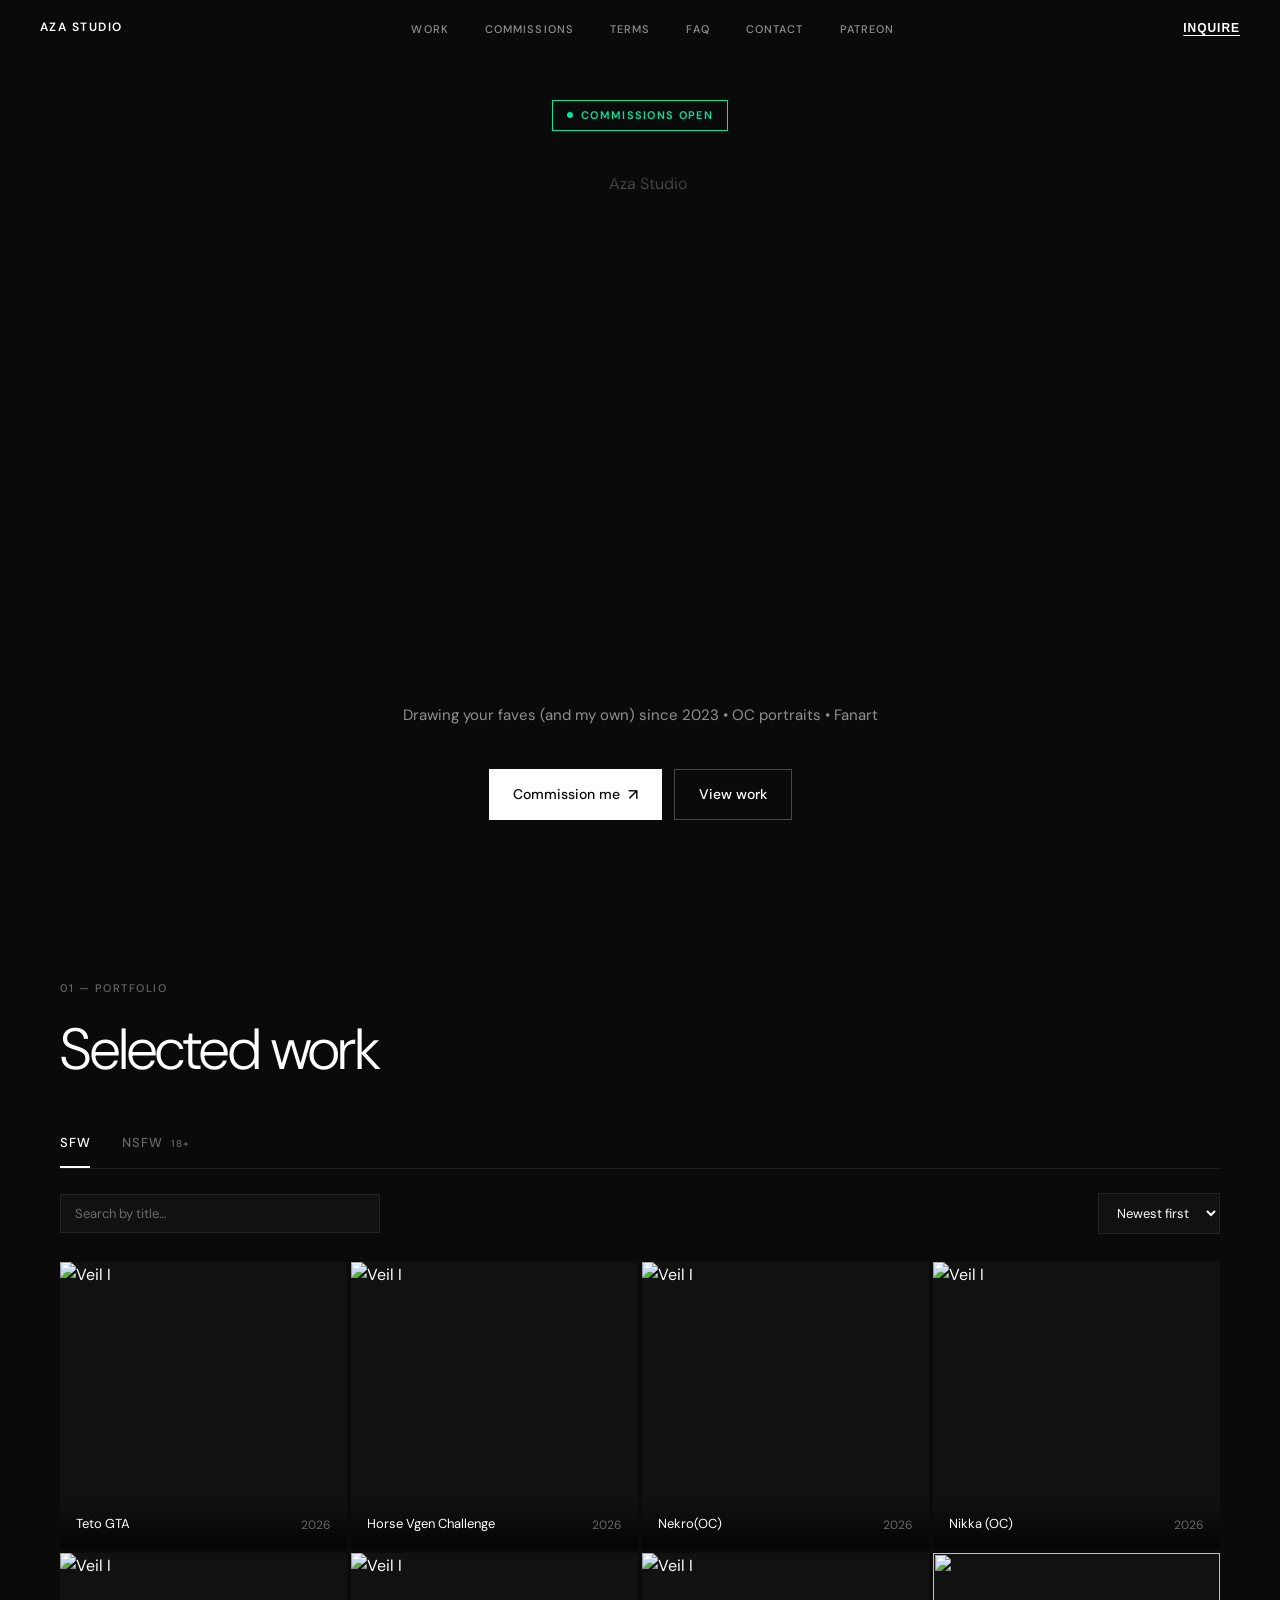
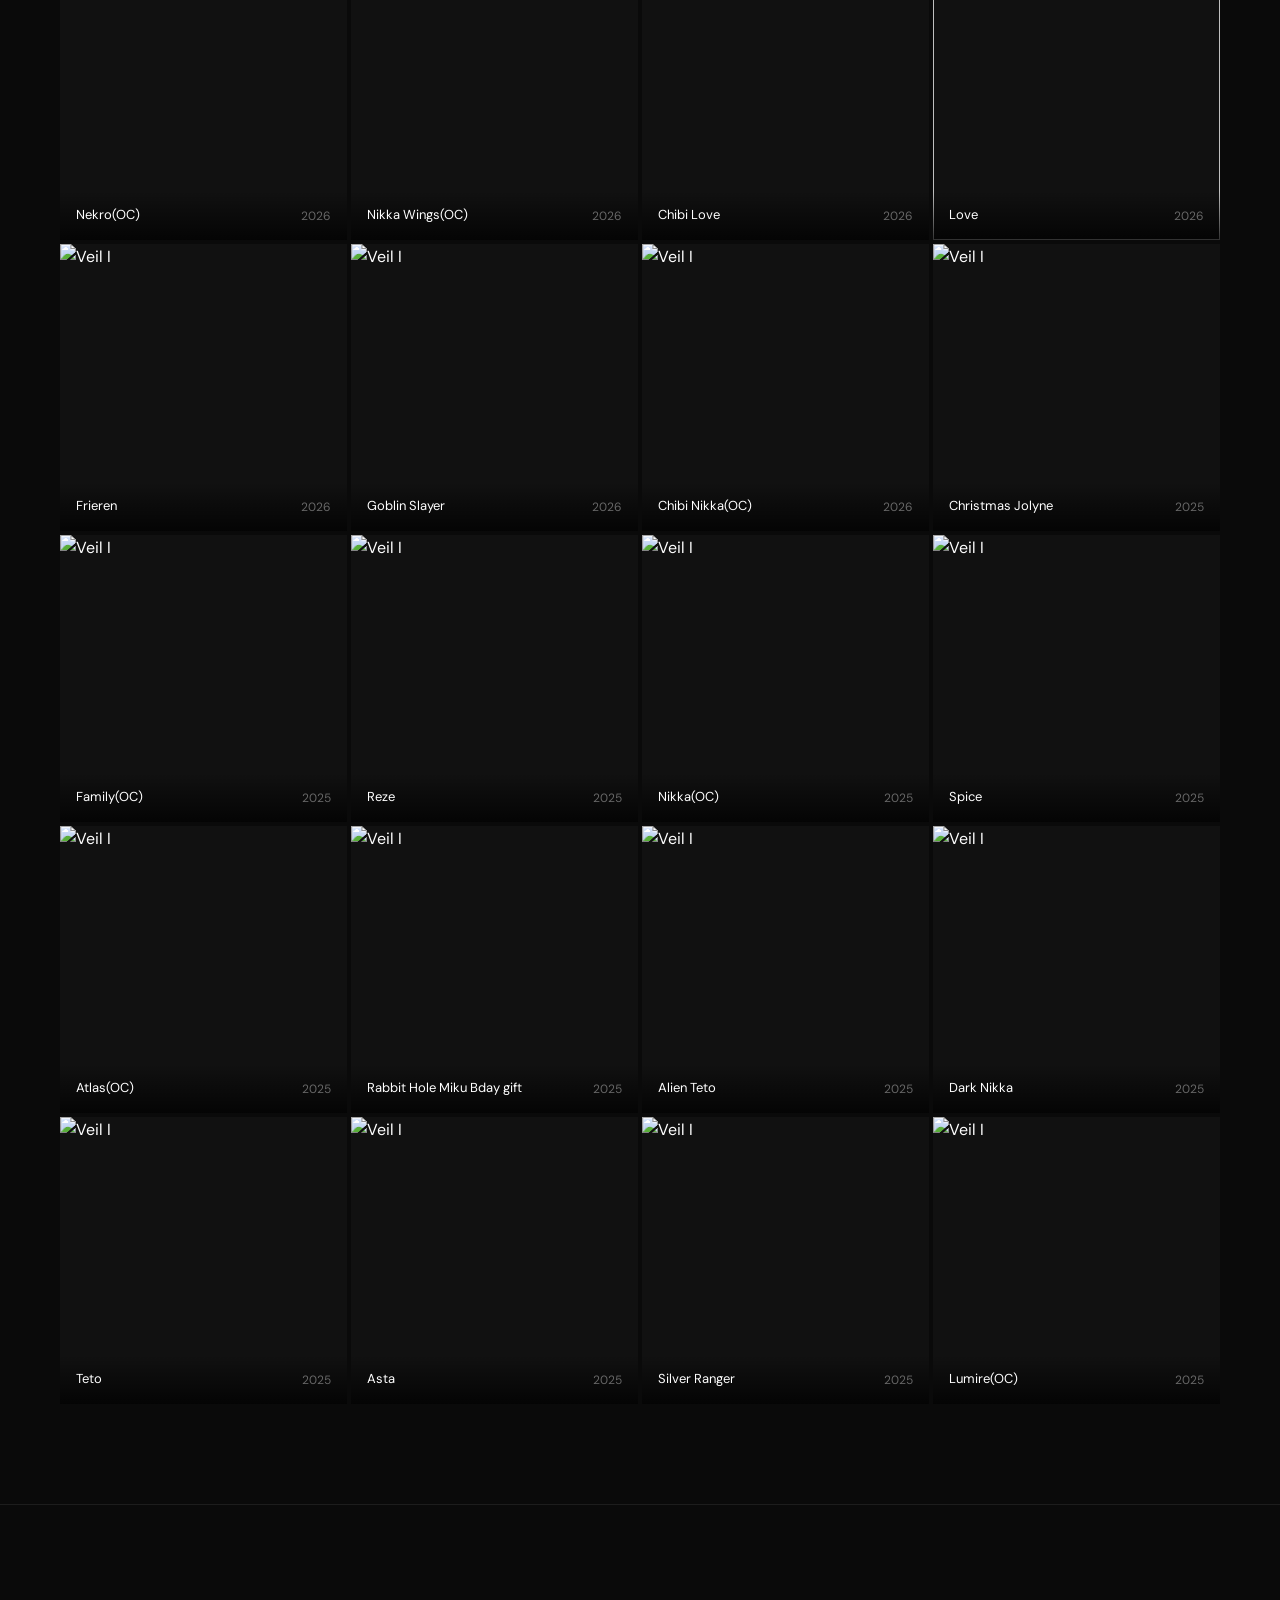
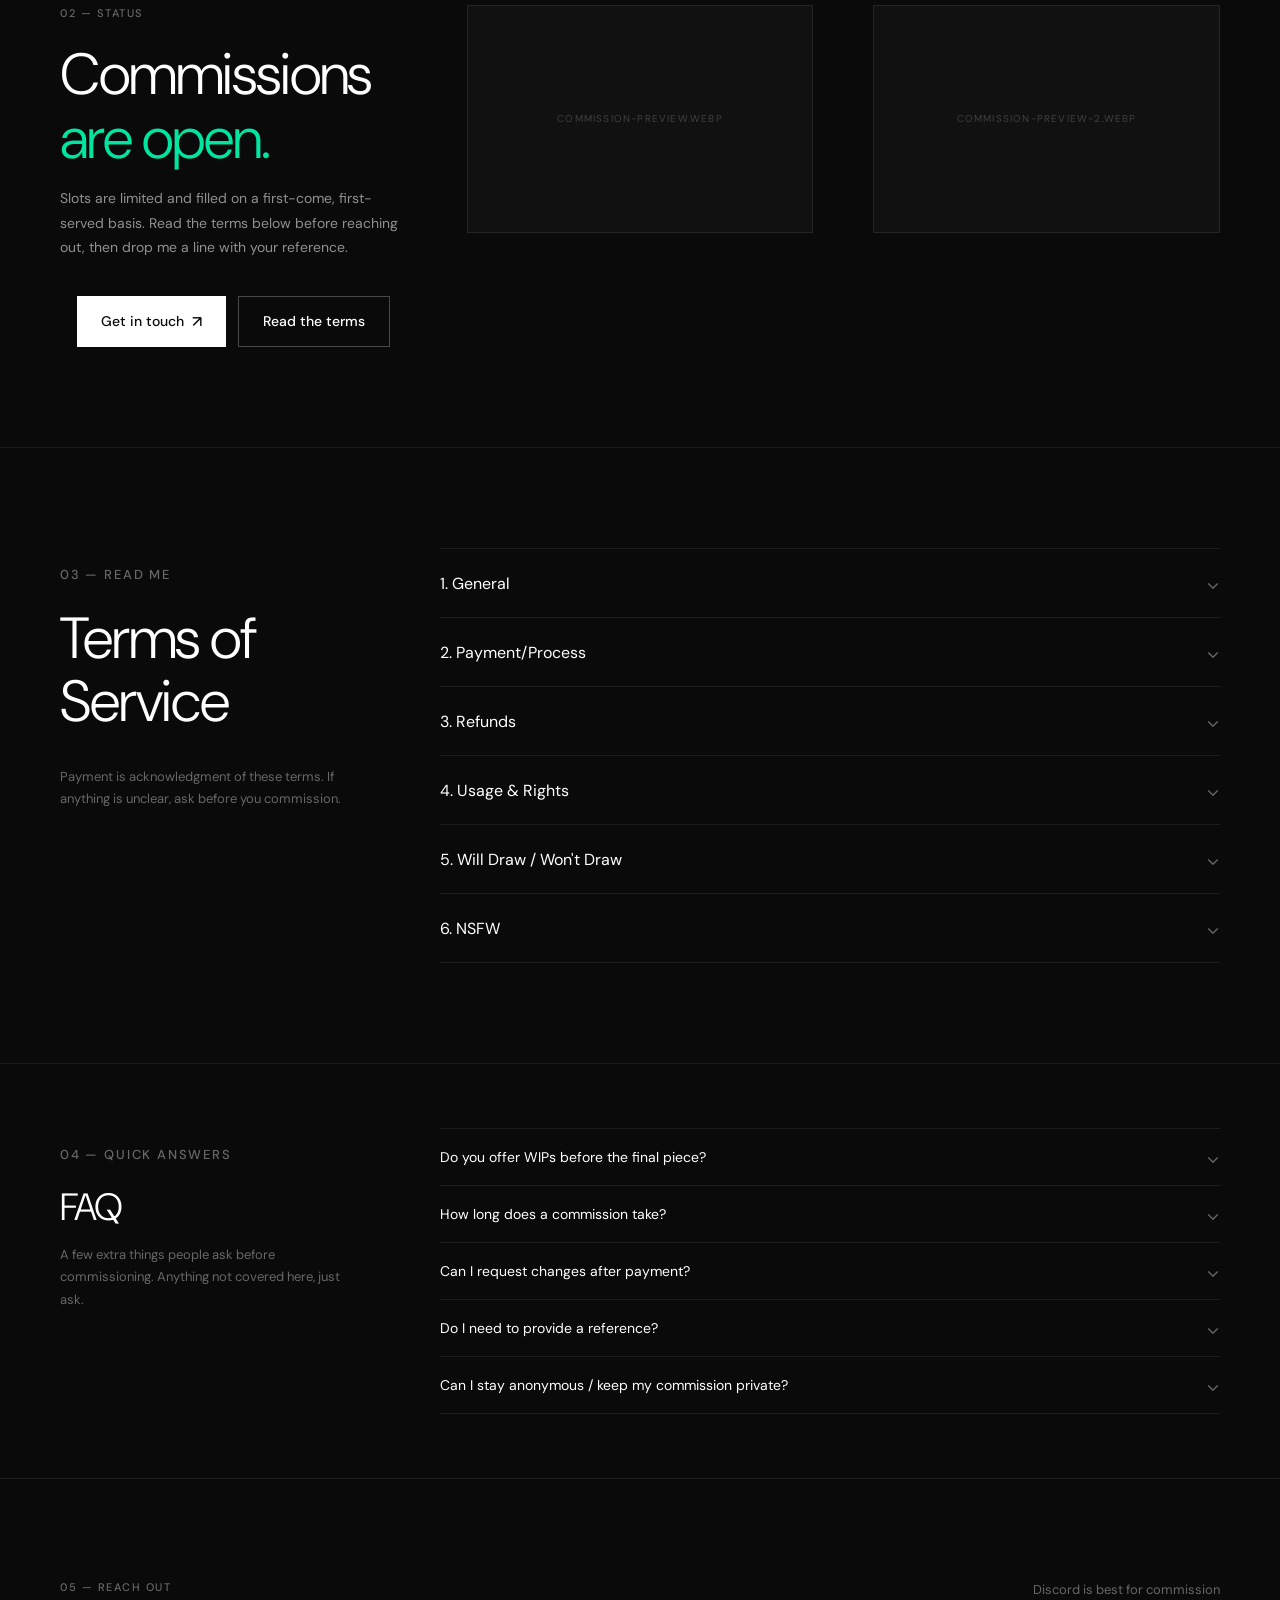
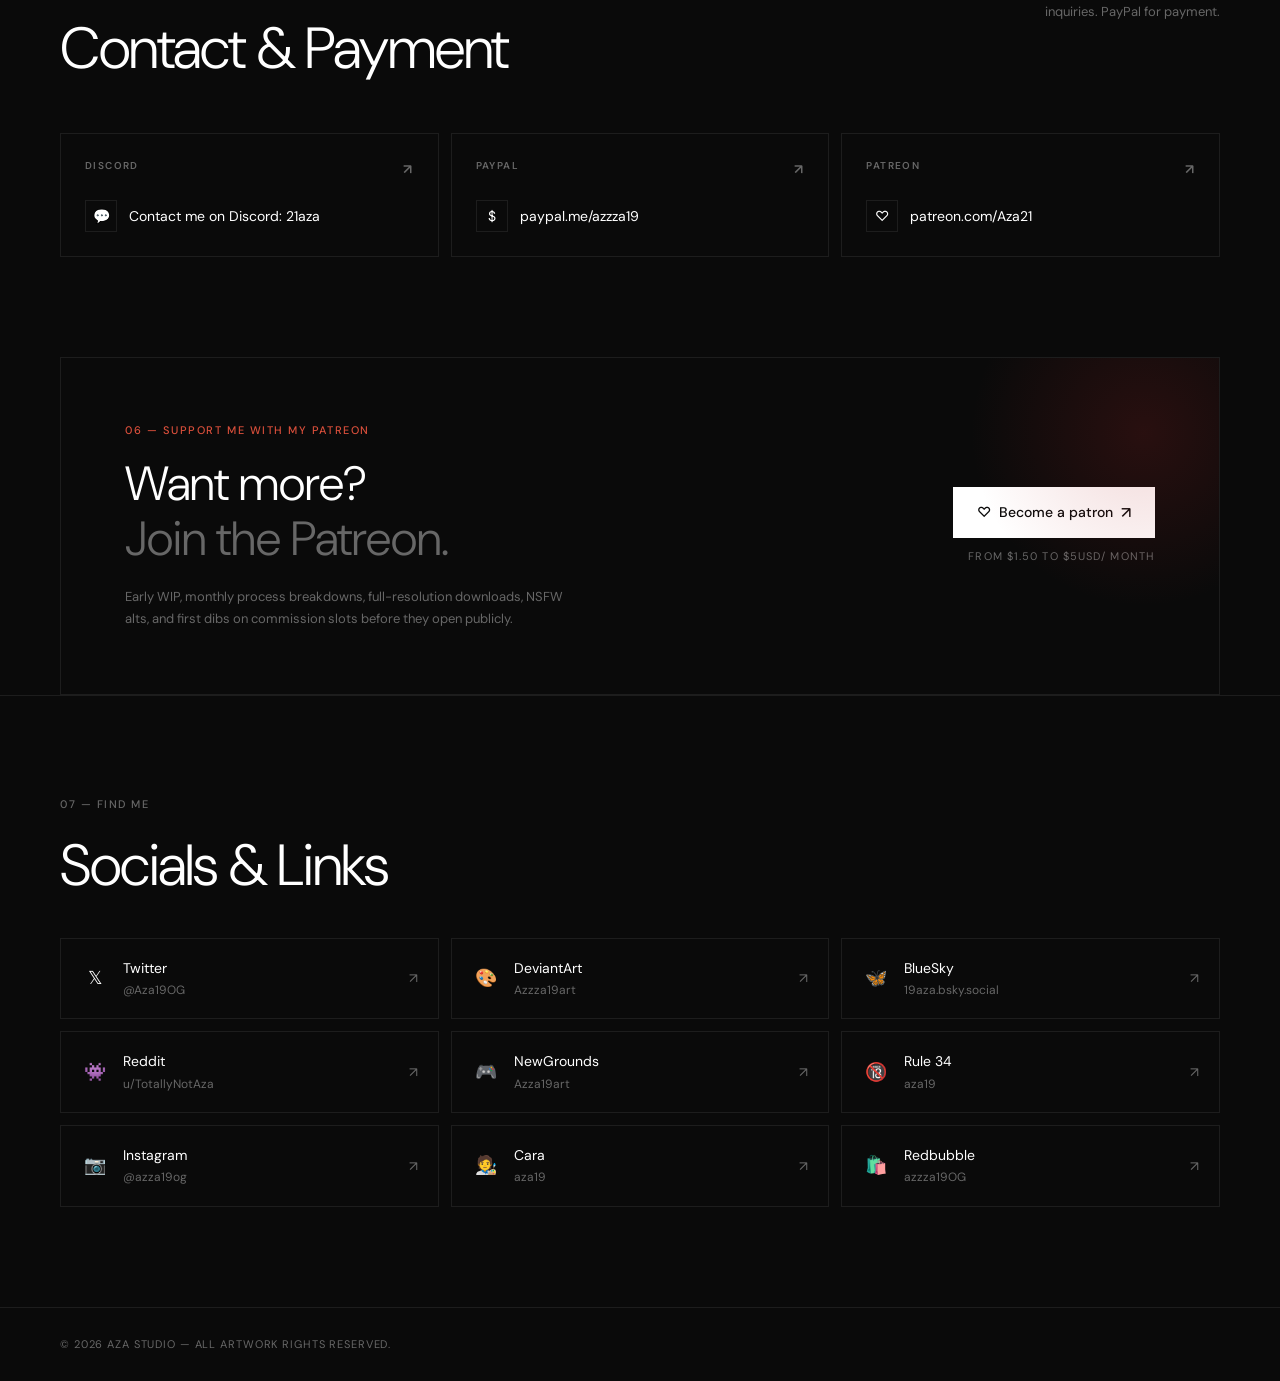
==== commit b57836db: "Rename azastudio.html to index.html" ====
--- a/index.html
+++ b/index.html
@@ -4,6 +4,16 @@
   <meta charset="UTF-8" />
   <meta name="viewport" content="width=device-width, initial-scale=1.0" />
   <title>Aza Studio</title>
+
+  <!-- Open Graph / Social Preview -->
+  <meta property="og:title" content="Aza Studio — Commissions Open" />
+  <meta property="og:description" content="Character portraits, illustrations, and OC art. SFW & NSFW commissions currently open." />
+  <meta property="og:image" content="banner.jpg" />
+  <meta property="og:type" content="website" />
+  <meta name="twitter:card" content="summary_large_image" />
+  <meta name="twitter:title" content="Aza Studio — Commissions Open" />
+  <meta name="twitter:description" content="Character portraits, illustrations, and OC art. SFW & NSFW commissions currently open." />
+  <meta name="twitter:image" content="https://azastudio.art/banner.jpg" />
   <link rel="preconnect" href="https://fonts.googleapis.com" />
   <link rel="preconnect" href="https://fonts.gstatic.com" crossorigin />
   <link href="https://fonts.googleapis.com/css2?family=Inter:wght@300;400;500;600&family=DM+Sans:wght@300;400;500&display=swap" rel="stylesheet" />
@@ -79,7 +89,16 @@
       transition: color 0.2s;
     }
     .nav-links a:hover { color: var(--text); }
- 
+    .nav-links a.active { color: var(--text); }
+
+    .mobile-menu a.active { color: var(--text); }
+ 
+    .nav-right {
+      display: flex;
+      align-items: center;
+      gap: 20px;
+    }
+
     .nav-inquire {
       font-size: 12px;
       font-weight: 600;
@@ -93,6 +112,50 @@
       border: none;
     }
     .nav-inquire:hover { color: var(--accent); }
+
+    .nav-hamburger {
+      display: none;
+      background: none;
+      border: none;
+      color: var(--text);
+      font-size: 22px;
+      line-height: 1;
+      cursor: pointer;
+      padding: 4px;
+    }
+
+    .mobile-menu {
+      position: fixed;
+      top: 56px;
+      left: 0;
+      right: 0;
+      z-index: 99;
+      background: var(--bg);
+      border-bottom: 1px solid var(--border);
+      display: flex;
+      flex-direction: column;
+      padding: 8px 24px 12px;
+      transform: translateY(-8px);
+      opacity: 0;
+      pointer-events: none;
+      transition: opacity 0.2s ease, transform 0.2s ease;
+    }
+    .mobile-menu.open {
+      opacity: 1;
+      transform: translateY(0);
+      pointer-events: all;
+    }
+    .mobile-menu a {
+      padding: 16px 0;
+      font-size: 14px;
+      font-weight: 500;
+      letter-spacing: 0.08em;
+      text-transform: uppercase;
+      color: var(--subdued);
+      text-decoration: none;
+      border-bottom: 1px solid var(--border);
+    }
+    .mobile-menu a:last-child { border-bottom: none; }
  
     /* ─── HERO ─── */
     #home {
@@ -818,6 +881,40 @@
       padding: 0 4px;
     }
     .lightbox-meta span { font-size: 13px; color: var(--muted); }
+
+    /* ─── BACK TO TOP ─── */
+    .back-to-top {
+      position: fixed;
+      bottom: 28px;
+      right: 28px;
+      z-index: 90;
+      width: 44px;
+      height: 44px;
+      display: flex;
+      align-items: center;
+      justify-content: center;
+      background: var(--bg-card);
+      border: 1px solid var(--border);
+      color: var(--text);
+      font-size: 18px;
+      cursor: pointer;
+      opacity: 0;
+      transform: translateY(10px);
+      pointer-events: none;
+      transition: opacity 0.25s ease, transform 0.25s ease, border-color 0.2s, background 0.2s;
+    }
+    .back-to-top.visible {
+      opacity: 1;
+      transform: translateY(0);
+      pointer-events: all;
+    }
+    .back-to-top:hover {
+      border-color: rgba(255,255,255,0.25);
+      background: var(--bg-hover);
+    }
+    @media (max-width: 900px) {
+      .back-to-top { bottom: 20px; right: 20px; width: 40px; height: 40px; font-size: 16px; }
+    }
  
     /* ─── SOCIALS ─── */
     #socials { border-top: 1px solid var(--border); }
@@ -886,6 +983,8 @@
     @media (max-width: 900px) {
       nav { padding: 0 24px; }
       .nav-links { display: none; }
+      .nav-hamburger { display: flex; align-items: center; justify-content: center; }
+      .hero-bg-image { width: 100%; height: auto; aspect-ratio: 3 / 1; }
       #home { padding: 100px 24px 60px; }
       .section { padding: 72px 24px; }
       .commissions-grid,
@@ -904,6 +1003,14 @@
     @media (max-width: 560px) {
       .contact-cards { grid-template-columns: 1fr; }
       .gallery { grid-template-columns: 1fr; }
+      .gallery-toolbar { flex-direction: column; align-items: stretch; }
+      .gallery-search { max-width: 100%; }
+      .gallery-sort { width: 100%; }
+      .tab-bar { flex-wrap: wrap; row-gap: 4px; }
+      .tab { margin-right: 20px; }
+      .patreon-title { font-size: clamp(24px, 8vw, 36px); }
+      .hero-desc { font-size: 14px; }
+      section .section-title { font-size: clamp(30px, 8vw, 44px); }
     }
   </style>
 </head>
@@ -920,8 +1027,20 @@
     <li><a href="#contact">Contact</a></li>
     <li><a href="#patreon">Patreon</a></li>
   </ul>
-  <button class="nav-inquire" onclick="document.getElementById('contact').scrollIntoView({behavior:'smooth'})">Inquire</button>
+  <div class="nav-right">
+    <button class="nav-hamburger" onclick="toggleMobileMenu()" aria-label="Open menu">☰</button>
+    <button class="nav-inquire" onclick="document.getElementById('contact').scrollIntoView({behavior:'smooth'})">Inquire</button>
+  </div>
 </nav>
+
+<div class="mobile-menu" id="mobileMenu">
+  <a href="#work" onclick="closeMobileMenu()">Work</a>
+  <a href="#commissions" onclick="closeMobileMenu()">Commissions</a>
+  <a href="#terms" onclick="closeMobileMenu()">Terms</a>
+  <a href="#faq" onclick="closeMobileMenu()">FAQ</a>
+  <a href="#contact" onclick="closeMobileMenu()">Contact</a>
+  <a href="#patreon" onclick="closeMobileMenu()">Patreon</a>
+</div>
  
 <!-- ──────────────── HERO ──────────────── -->
 <section id="home">
@@ -933,7 +1052,7 @@
         Commissions Open
       </div>
       <div class="hero-title-wrap">
-        <img class="hero-bg-image" src="banner.jpg" alt="Aza Studio" />
+        <img class="hero-bg-image" src="banner.webp" alt="Aza Studio" />
       </div>
       <p class="hero-desc">Drawing your faves (and my own) since 2023 • OC portraits • Fanart </p>
       <div class="btn-group">
@@ -975,7 +1094,7 @@
     <div class="gallery">
  
       <div class="gallery-item" data-date="2026-01-20" onclick="openLightbox(this)">
-        <img class="art-placeholder" src="goblin.jpg" alt="Veil I" />
+        <img class="art-placeholder" src="goblin.webp" alt="Veil I" loading="lazy" />
         </img>
         <div class="gallery-caption">
           <span class="caption-title">Goblin Slayer</span>
@@ -984,7 +1103,7 @@
       </div>
  
       <div class="gallery-item" data-date="2026-03-09" onclick="openLightbox(this)">
-        <img class="art-placeholder" src="wings.jpg" alt="Veil I" />
+        <img class="art-placeholder" src="wings.webp" alt="Veil I" loading="lazy" />
         </img>
         <div class="gallery-caption">
           <span class="caption-title">Nikka Wings(OC)</span>
@@ -993,7 +1112,7 @@
       </div>
 			
 		<div class="gallery-item" data-date="2026-02-14" onclick="openLightbox(this)">
-        <img class="art-placeholder" src="love2.jpg" alt="Veil I" />
+        <img class="art-placeholder" src="love2.webp" alt="Veil I" loading="lazy" />
         </img>
         <div class="gallery-caption">
           <span class="caption-title">Chibi Love</span>
@@ -1002,7 +1121,7 @@
       </div>
 	  
       <div class="gallery-item" data-date="2026-06-04" onclick="openLightbox(this)">
-        <img class="art-placeholder" src="necro.jpg" alt="Veil I" />
+        <img class="art-placeholder" src="necro.webp" alt="Veil I" loading="lazy" />
         </img>
         <div class="gallery-caption">
           <span class="caption-title">Nekro(OC)</span>
@@ -1010,7 +1129,7 @@
         </div>
       </div>
 	  <div class="gallery-item" data-date="2025-05-03" onclick="openLightbox(this)">
-        <img class="art-placeholder" src="lumire.jpg" alt="Veil I" />
+        <img class="art-placeholder" src="lumire.webp" alt="Veil I" loading="lazy" />
         </img>
         <div class="gallery-caption">
           <span class="caption-title">Lumire(OC)</span>
@@ -1018,7 +1137,7 @@
         </div>
       </div>
 	  <div class="gallery-item" data-date="2025-08-20" onclick="openLightbox(this)">
-        <img class="art-placeholder" src="atlas.jpg" alt="Veil I" />
+        <img class="art-placeholder" src="atlas.webp" alt="Veil I" loading="lazy" />
         </img>
         <div class="gallery-caption">
           <span class="caption-title">Atlas(OC)</span>
@@ -1026,7 +1145,7 @@
         </div>
       </div>
 	  <div class="gallery-item" data-date="2025-12-17" onclick="openLightbox(this)">
-        <img class="art-placeholder" src="Family.jpg" alt="Veil I" />
+        <img class="art-placeholder" src="Family.webp" alt="Veil I" loading="lazy" />
         </img>
         <div class="gallery-caption">
           <span class="caption-title">Family(OC)</span>
@@ -1034,7 +1153,7 @@
         </div>
       </div>
 	  <div class="gallery-item" data-date="2026-07-15" onclick="openLightbox(this)">
-        <img class="art-placeholder" src="tetogta.jpg" alt="Veil I" />
+        <img class="art-placeholder" src="tetogta.webp" alt="Veil I" loading="lazy" />
         </img>
         <div class="gallery-caption">
           <span class="caption-title">Teto GTA</span>
@@ -1042,7 +1161,7 @@
         </div>
       </div>
 	  <div class="gallery-item" data-date="2025-08-28" onclick="openLightbox(this)">
-        <img class="art-placeholder" src="nikka4.jpg" alt="Veil I" />
+        <img class="art-placeholder" src="nikka4.webp" alt="Veil I" loading="lazy" />
         </img>
         <div class="gallery-caption">
           <span class="caption-title">Nikka(OC)</span>
@@ -1050,7 +1169,7 @@
         </div>
       </div>
 	  <div class="gallery-item" data-date="2025-06-09" onclick="openLightbox(this)">
-        <img class="art-placeholder" src="alienteto.jpg" alt="Veil I" />
+        <img class="art-placeholder" src="alienteto.webp" alt="Veil I" loading="lazy" />
         </img>
         <div class="gallery-caption">
           <span class="caption-title">Alien Teto</span>
@@ -1058,7 +1177,7 @@
         </div>
       </div>
 	  <div class="gallery-item" data-date="2026-01-17" onclick="openLightbox(this)">
-        <img class="art-placeholder" src="nikkacute.jpg" alt="Veil I" />
+        <img class="art-placeholder" src="nikkacute.webp" alt="Veil I" loading="lazy" />
         </img>
         <div class="gallery-caption">
           <span class="caption-title">Chibi Nikka(OC)</span>
@@ -1066,7 +1185,7 @@
         </div>
       </div>
 	  <div class="gallery-item" data-date="2025-12-04" onclick="openLightbox(this)">
-        <img class="art-placeholder" src="Reze.jpg" alt="Veil I" />
+        <img class="art-placeholder" src="Reze.webp" alt="Veil I" loading="lazy" />
         </img>
         <div class="gallery-caption">
           <span class="caption-title">Reze</span>
@@ -1074,7 +1193,7 @@
         </div>
       </div>
 	  <div class="gallery-item" data-date="2025-05-20" onclick="openLightbox(this)">
-        <img class="art-placeholder" src="asta.jpg" alt="Veil I" />
+        <img class="art-placeholder" src="asta.webp" alt="Veil I" loading="lazy" />
         </img>
         <div class="gallery-caption">
           <span class="caption-title">Asta</span>
@@ -1083,7 +1202,7 @@
       </div>
  
       <div class="gallery-item" data-date="2026-02-14" onclick="openLightbox(this)">
-        <img class="art-placeholder" src="love.jpg" />
+        <img class="art-placeholder" src="love.webp" loading="lazy" />
         </img>
         <div class="gallery-caption">
           <span class="caption-title">Love</span>
@@ -1091,7 +1210,7 @@
         </div>
       </div>
 	  <div class="gallery-item" data-date="2026-04-17" onclick="openLightbox(this)">
-        <img class="art-placeholder" src="nekro.jpg" alt="Veil I" />
+        <img class="art-placeholder" src="nekro.webp" alt="Veil I" loading="lazy" />
         </img>
         <div class="gallery-caption">
           <span class="caption-title">Nekro(OC)</span>
@@ -1099,7 +1218,7 @@
         </div>
       </div>
 	<div class="gallery-item" data-date="2025-06-05" onclick="openLightbox(this)">
-        <img class="art-placeholder" src="favicon.png" alt="Veil I" />
+        <img class="art-placeholder" src="favicon.webp" alt="Veil I" loading="lazy" />
         </img>
         <div class="gallery-caption">
           <span class="caption-title">Dark Nikka</span>
@@ -1107,7 +1226,7 @@
        </div>
 	  </div>
 	<div class="gallery-item" data-date="2026-01-21" onclick="openLightbox(this)">
-        <img class="art-placeholder" src="frieren.jpg" alt="Veil I" />
+        <img class="art-placeholder" src="frieren.webp" alt="Veil I" loading="lazy" />
         </img>
         <div class="gallery-caption">
           <span class="caption-title">Frieren</span>
@@ -1115,7 +1234,7 @@
         </div>
 		</div>
 	<div class="gallery-item" data-date="2025-05-09" onclick="openLightbox(this)">
-        <img class="art-placeholder" src="power.jpg" alt="Veil I" />
+        <img class="art-placeholder" src="power.webp" alt="Veil I" loading="lazy" />
         </img>
         <div class="gallery-caption">
           <span class="caption-title">Silver Ranger</span>
@@ -1123,7 +1242,7 @@
         </div>
 	</div>
 		<div class="gallery-item" data-date="2025-06-04" onclick="openLightbox(this)">
-        <img class="art-placeholder" src="teto2.jpg" alt="Veil I" />
+        <img class="art-placeholder" src="teto2.webp" alt="Veil I" loading="lazy" />
         </img>
         <div class="gallery-caption">
           <span class="caption-title">Teto</span>
@@ -1131,7 +1250,7 @@
         </div>
 		</div>
 		<div class="gallery-item" data-date="2025-08-21" onclick="openLightbox(this)">
-        <img class="art-placeholder" src="spice.jpg" alt="Veil I" />
+        <img class="art-placeholder" src="spice.webp" alt="Veil I" loading="lazy" />
         </img>
         <div class="gallery-caption">
           <span class="caption-title">Spice</span>
@@ -1139,7 +1258,7 @@
         </div>
 		</div>
 		<div class="gallery-item" data-date="2025-12-29" onclick="openLightbox(this)">
-        <img class="art-placeholder" src="jolyne.jpg" alt="Veil I" />
+        <img class="art-placeholder" src="jolyne.webp" alt="Veil I" loading="lazy" />
         </img>
         <div class="gallery-caption">
           <span class="caption-title">Christmas Jolyne</span>
@@ -1147,7 +1266,7 @@
         </div>
 		</div>
 		<div class="gallery-item" data-date="2026-06-09" onclick="openLightbox(this)">
-        <img class="art-placeholder" src="horse.jpg" alt="Veil I" />
+        <img class="art-placeholder" src="horse.webp" alt="Veil I" loading="lazy" />
         </img>
         <div class="gallery-caption">
           <span class="caption-title">Horse Vgen Challenge</span>
@@ -1155,7 +1274,7 @@
         </div>
 		</div>
 		<div class="gallery-item" data-date="2026-05-22" onclick="openLightbox(this)">
-        <img class="art-placeholder" src="nikka3.jpg" alt="Veil I" />
+        <img class="art-placeholder" src="nikka3.webp" alt="Veil I" loading="lazy" />
         </img>
         <div class="gallery-caption">
           <span class="caption-title">Nikka (OC)</span>
@@ -1163,7 +1282,7 @@
         </div>
 		</div>
 		<div class="gallery-item" data-date="2025-08-02" onclick="openLightbox(this)">
-        <img class="art-placeholder" src="rabbit.jpg" alt="Veil I" />
+        <img class="art-placeholder" src="rabbit.webp" alt="Veil I" loading="lazy" />
         </img>
         <div class="gallery-caption">
           <span class="caption-title">Rabbit Hole Miku Bday gift</span>
@@ -1190,7 +1309,7 @@
 
         <!-- ── NSFW IMAGE 1 ── -->
         <div class="gallery-item" data-date="2026-06-15" onclick="openLightbox(this)">
-          <img class="art-placeholder" src="pomni.jpg" alt="Piece 1" />
+          <img class="art-placeholder" src="pomni.webp" alt="Piece 1" loading="lazy" />
           <div class="gallery-caption">
             <span class="caption-title">Pomni Anal</span>
             <span class="caption-year">2026</span>
@@ -1199,7 +1318,7 @@
 
         <!-- ── NSFW IMAGE 2 ── -->
         <div class="gallery-item" data-date="2026-06-18" onclick="openLightbox(this)">
-          <img class="art-placeholder" src="rebecca.jpg" alt="Piece 2" />
+          <img class="art-placeholder" src="rebecca.webp" alt="Piece 2" loading="lazy" />
           <div class="gallery-caption">
             <span class="caption-title">Rebecca</span>
             <span class="caption-year">2026</span>
@@ -1208,7 +1327,7 @@
 
         <!-- ── NSFW IMAGE 3 ── -->
         <div class="gallery-item" data-date="2025-12-29" onclick="openLightbox(this)">
-          <img class="art-placeholder" src="Dex.jpg" alt="Piece 3" />
+          <img class="art-placeholder" src="Dex.webp" alt="Piece 3" loading="lazy" />
           <div class="gallery-caption">
             <span class="caption-title">Dex(OC)</span>
             <span class="caption-year">2025</span>
@@ -1217,7 +1336,7 @@
 
         <!-- ── NSFW IMAGE 4 ── -->
         <div class="gallery-item" data-date="2026-01-02" onclick="openLightbox(this)">
-          <img class="art-placeholder" src="Neru.jpg" alt="Piece 4" />
+          <img class="art-placeholder" src="Neru.webp" alt="Piece 4" loading="lazy" />
           <div class="gallery-caption">
             <span class="caption-title">Akita Neru</span>
             <span class="caption-year">2026</span>
@@ -1226,7 +1345,7 @@
 
         <!-- ── NSFW IMAGE 5 ── -->
         <div class="gallery-item" data-date="2026-06-27" onclick="openLightbox(this)">
-          <img class="art-placeholder" src="mina.jpg" alt="Piece 5" />
+          <img class="art-placeholder" src="mina.webp" alt="Piece 5" loading="lazy" />
           <div class="gallery-caption">
             <span class="caption-title">Mina (MHA)</span>
             <span class="caption-year">2026</span>
@@ -1235,7 +1354,7 @@
 
         <!-- ── NSFW IMAGE 6 ── -->
         <div class="gallery-item" data-date="2026-04-09" onclick="openLightbox(this)">
-          <img class="art-placeholder" src="Cat.jpg" alt="Piece 6" />
+          <img class="art-placeholder" src="cat.webp" alt="Piece 6" loading="lazy" />
           <div class="gallery-caption">
             <span class="caption-title">Catalyst</span>
             <span class="caption-year">2026</span>
@@ -1244,7 +1363,7 @@
 
         <!-- ── NSFW IMAGE 7 ── -->
         <div class="gallery-item" data-date="2026-4-14" onclick="openLightbox(this)">
-          <img class="art-placeholder" src="Raven.jpg" alt="Piece 7" />
+          <img class="art-placeholder" src="Raven.webp" alt="Piece 7" loading="lazy" />
           <div class="gallery-caption">
             <span class="caption-title">Raven</span>
             <span class="caption-year">2026</span>
@@ -1253,7 +1372,7 @@
 
         <!-- ── NSFW IMAGE 8 ── -->
         <div class="gallery-item" data-date="2026-06-10" onclick="openLightbox(this)">
-          <img class="art-placeholder" src="kiara.jpg" alt="Piece 8" />
+          <img class="art-placeholder" src="kiara.webp" alt="Piece 8" loading="lazy" />
           <div class="gallery-caption">
             <span class="caption-title">Kiara JJK</span>
             <span class="caption-year">2026</span>
@@ -1262,7 +1381,7 @@
 		
 		<!-- ── NSFW IMAGE 9 ── -->
 		<div class="gallery-item" data-date="2026-02-18" onclick="openLightbox(this)">
-            <img class="art-placeholder" src="Jane.jpg" alt="Your Title" />
+            <img class="art-placeholder" src="Jane.webp" alt="Your Title" loading="lazy" />
             <div class="gallery-caption">
               <span class="caption-title">Jane Doe</span>
               <span class="caption-year">2026</span>
@@ -1270,7 +1389,7 @@
           </div>
 		<!-- ── NSFW IMAGE 9 ── -->
 		<div class="gallery-item" data-date="2025-11-26" onclick="openLightbox(this)">
-            <img class="art-placeholder" src="Teto.jpg" alt="Your Title" />
+            <img class="art-placeholder" src="Teto.webp" alt="Your Title" loading="lazy" />
             <div class="gallery-caption">
               <span class="caption-title">Kasane Teto</span>
               <span class="caption-year">2025</span>
@@ -1278,7 +1397,7 @@
           </div>
 		<!-- ── NSFW IMAGE 9 ── -->
 		<div class="gallery-item" data-date="2025-08-16" onclick="openLightbox(this)">
-            <img class="art-placeholder" src="makima.jpg" alt="Your Title" />
+            <img class="art-placeholder" src="makima.webp" alt="Your Title" loading="lazy" />
             <div class="gallery-caption">
               <span class="caption-title">Makima Shower</span>
               <span class="caption-year">2025</span>
@@ -1286,7 +1405,7 @@
           </div>
 		<!-- ── NSFW IMAGE 9 ── -->
 		<div class="gallery-item" data-date="2026-05-09" onclick="openLightbox(this)">
-            <img class="art-placeholder" src="axle.jpg" alt="Your Title" />
+            <img class="art-placeholder" src="axle.webp" alt="Your Title" loading="lazy" />
             <div class="gallery-caption">
               <span class="caption-title">Axle Apex</span>
               <span class="caption-year">2026</span>
@@ -1294,7 +1413,7 @@
           </div>
 		  <!-- ── NSFW IMAGE 9 ── -->
 		<div class="gallery-item" data-date="2026-06-01" onclick="openLightbox(this)">
-            <img class="art-placeholder" src="kit.jpg" alt="Your Title" />
+            <img class="art-placeholder" src="kit.webp" alt="Your Title" loading="lazy" />
             <div class="gallery-caption">
               <span class="caption-title">Kit</span>
               <span class="caption-year">2026</span>
@@ -1302,77 +1421,77 @@
           </div>
 		  <!-- ── NSFW IMAGE 9 ── -->
 		<div class="gallery-item" data-date="2025-05-10" onclick="openLightbox(this)">
-            <img class="art-placeholder" src="teto3.jpg" alt="Your Title" />
+            <img class="art-placeholder" src="teto3.webp" alt="Your Title" loading="lazy" />
             <div class="gallery-caption">
               <span class="caption-title">Teto and Pear</span>
               <span class="caption-year">2025</span>
             </div>
           </div>
 		  <div class="gallery-item" data-date="2025-09-26" onclick="openLightbox(this)">
-            <img class="art-placeholder" src="femboy.jpg" alt="Your Title" />
+            <img class="art-placeholder" src="femboy.webp" alt="Your Title" loading="lazy" />
             <div class="gallery-caption">
               <span class="caption-title">Femboy cock</span>
               <span class="caption-year">2025</span>
             </div>
           </div>
 		  <div class="gallery-item" data-date="2025-08-26" onclick="openLightbox(this)">
-            <img class="art-placeholder" src="lucy.jpg" alt="Your Title" />
+            <img class="art-placeholder" src="lucy.webp" alt="Your Title" loading="lazy" />
             <div class="gallery-caption">
               <span class="caption-title">Lucy</span>
               <span class="caption-year">2025</span>
             </div>
           </div>
 		  <div class="gallery-item" data-date="2026-01-21" onclick="openLightbox(this)">
-            <img class="art-placeholder" src="elf.jpg" alt="Your Title" />
+            <img class="art-placeholder" src="elf.webp" alt="Your Title" loading="lazy" />
             <div class="gallery-caption">
               <span class="caption-title">Frieran</span>
               <span class="caption-year">2026</span>
             </div>
           </div>
 		  <div class="gallery-item" data-date="2026-01-25" onclick="openLightbox(this)">
-            <img class="art-placeholder" src="21.jpg" alt="Your Title" />
+            <img class="art-placeholder" src="21.webp" alt="Your Title" loading="lazy" />
             <div class="gallery-caption">
               <span class="caption-title">Android 21</span>
               <span class="caption-year">2026</span>
             </div>
           </div>
 		  <div class="gallery-item" data-date="2026-05-04" onclick="openLightbox(this)">
-            <img class="art-placeholder" src="axle2.jpg" alt="Your Title" />
+            <img class="art-placeholder" src="axle2.webp" alt="Your Title" loading="lazy" />
             <div class="gallery-caption">
               <span class="caption-title">Axle Apex</span>
               <span class="caption-year">2026</span>
             </div>
           </div>
 		  <div class="gallery-item" data-date="2025-06-11" onclick="openLightbox(this)">
-            <img class="art-placeholder" src="alien.jpg" alt="Your Title" />
+            <img class="art-placeholder" src="alien.webp" alt="Your Title" loading="lazy" />
             <div class="gallery-caption">
               <span class="caption-title">Alien Teto</span>
               <span class="caption-year">2025</span>
             </div>
           </div>
 		  <div class="gallery-item" data-date="2026-06-29" onclick="openLightbox(this)">
-            <img class="art-placeholder" src="gard.jpg" alt="Your Title" />
+            <img class="art-placeholder" src="gard.webp" alt="Your Title" loading="lazy" />
             <div class="gallery-caption">
               <span class="caption-title">Gardevior</span>
               <span class="caption-year">2026</span>
             </div>
           </div>
 		  <div class="gallery-item" data-date="2026-01-25" onclick="openLightbox(this)">
-            <img class="art-placeholder" src="puss.jpg" alt="Your Title" />
+            <img class="art-placeholder" src="puss.webp" alt="Your Title" loading="lazy" />
             <div class="gallery-caption">
               <span class="caption-title">Teto's Kitty</span>
               <span class="caption-year">2026</span>
             </div>
           </div>
 		  <div class="gallery-item" data-date="2026-02-02" onclick="openLightbox(this)">
-            <img class="art-placeholder" src="zero.jpg" alt="Your Title" />
+            <img class="art-placeholder" src="zero.webp" alt="Your Title" loading="lazy" />
             <div class="gallery-caption">
               <span class="caption-title">Zero (OC)</span>
               <span class="caption-year">2026</span>
             </div>
           </div>
 		  <div class="gallery-item" data-date="2026-04-06" onclick="openLightbox(this)">
-            <img class="art-placeholder" src="volc.jpg" alt="Your Title" />
+            <img class="art-placeholder" src="volc.webp" alt="Your Title" loading="lazy" />
             <div class="gallery-caption">
               <span class="caption-title">Volcanikka (Invincible)</span>
               <span class="caption-year">2026</span>
@@ -1383,7 +1502,7 @@
           then change the src, alt, title and year.
 
           <div class="gallery-item" data-date="2025-01-01" onclick="openLightbox(this)">
-            <img class="art-placeholder" src="YOUR-IMAGE.jpg" alt="Your Title" />
+            <img class="art-placeholder" src="YOUR-IMAGE.jpg" alt="Your Title" loading="lazy" />
             <div class="gallery-caption">
               <span class="caption-title">Your Title</span>
               <span class="caption-year">2025</span>
@@ -1412,17 +1531,17 @@
       </div>
     </div>
 	<div class="comm-image">
-	<img src="comms.jpg" alt="Commission preview"
+	<img src="comms.webp" alt="Commission preview" loading="lazy"
 		onerror="this.style.display='none'; this.nextElementSibling.style.display='flex';" />
 	<div class="comm-image-placeholder" style="display:none;">
-		<span style="font-size:10px;color:rgba(255,255,255,0.2)">commission-preview.jpg</span>
+		<span style="font-size:10px;color:rgba(255,255,255,0.2)">commission-preview.webp</span>
 	</div>
 	</div>
     <div class="comm-image comm-image-2">
-	<img src="comms2.jpg" alt="Commission preview"
+	<img src="comms2.webp" alt="Commission preview" loading="lazy"
 		onerror="this.style.display='none'; this.nextElementSibling.style.display='flex';" />
 	<div class="comm-image-placeholder" style="display:none;">
-		<span style="font-size:10px;color:rgba(255,255,255,0.2)">commission-preview-2.jpg</span>
+		<span style="font-size:10px;color:rgba(255,255,255,0.2)">commission-preview-2.webp</span>
 	</div>
 	</div>
   </div>
@@ -1762,6 +1881,9 @@
   <p>© 2026 Aza Studio — All artwork rights reserved.</p>
 </footer>
  
+<!-- ──────────────── BACK TO TOP ──────────────── -->
+<button class="back-to-top" id="backToTop" onclick="window.scrollTo({top:0,behavior:'smooth'})" aria-label="Back to top">↑</button>
+
 <!-- ──────────────── LIGHTBOX ──────────────── -->
 <div class="lightbox" id="lightbox" onclick="closeLightbox(event)">
   <div class="lightbox-inner">
@@ -1778,7 +1900,37 @@
   /* Nav scroll shadow */
   window.addEventListener('scroll', () => {
     document.getElementById('navbar').classList.toggle('scrolled', window.scrollY > 20);
+    closeMobileMenu();
   });
+
+  /* Back to top button */
+  const backToTopBtn = document.getElementById('backToTop');
+  window.addEventListener('scroll', () => {
+    backToTopBtn.classList.toggle('visible', window.scrollY > window.innerHeight * 0.6);
+  });
+
+  /* Active nav link highlighting */
+  const navSections = Array.from(document.querySelectorAll('section[id]'));
+  const navLinkEls = Array.from(document.querySelectorAll('.nav-links a, .mobile-menu a'));
+  function setActiveNav(id) {
+    navLinkEls.forEach(a => {
+      a.classList.toggle('active', a.getAttribute('href') === '#' + id);
+    });
+  }
+  const navObserver = new IntersectionObserver((entries) => {
+    entries.forEach(entry => {
+      if (entry.isIntersecting) setActiveNav(entry.target.id);
+    });
+  }, { rootMargin: '-40% 0px -55% 0px', threshold: 0 });
+  navSections.forEach(section => navObserver.observe(section));
+
+  /* Mobile menu */
+  function toggleMobileMenu() {
+    document.getElementById('mobileMenu').classList.toggle('open');
+  }
+  function closeMobileMenu() {
+    document.getElementById('mobileMenu').classList.remove('open');
+  }
 
   /* Apply default gallery sort on load */
   document.addEventListener('DOMContentLoaded', applyGallerySort);
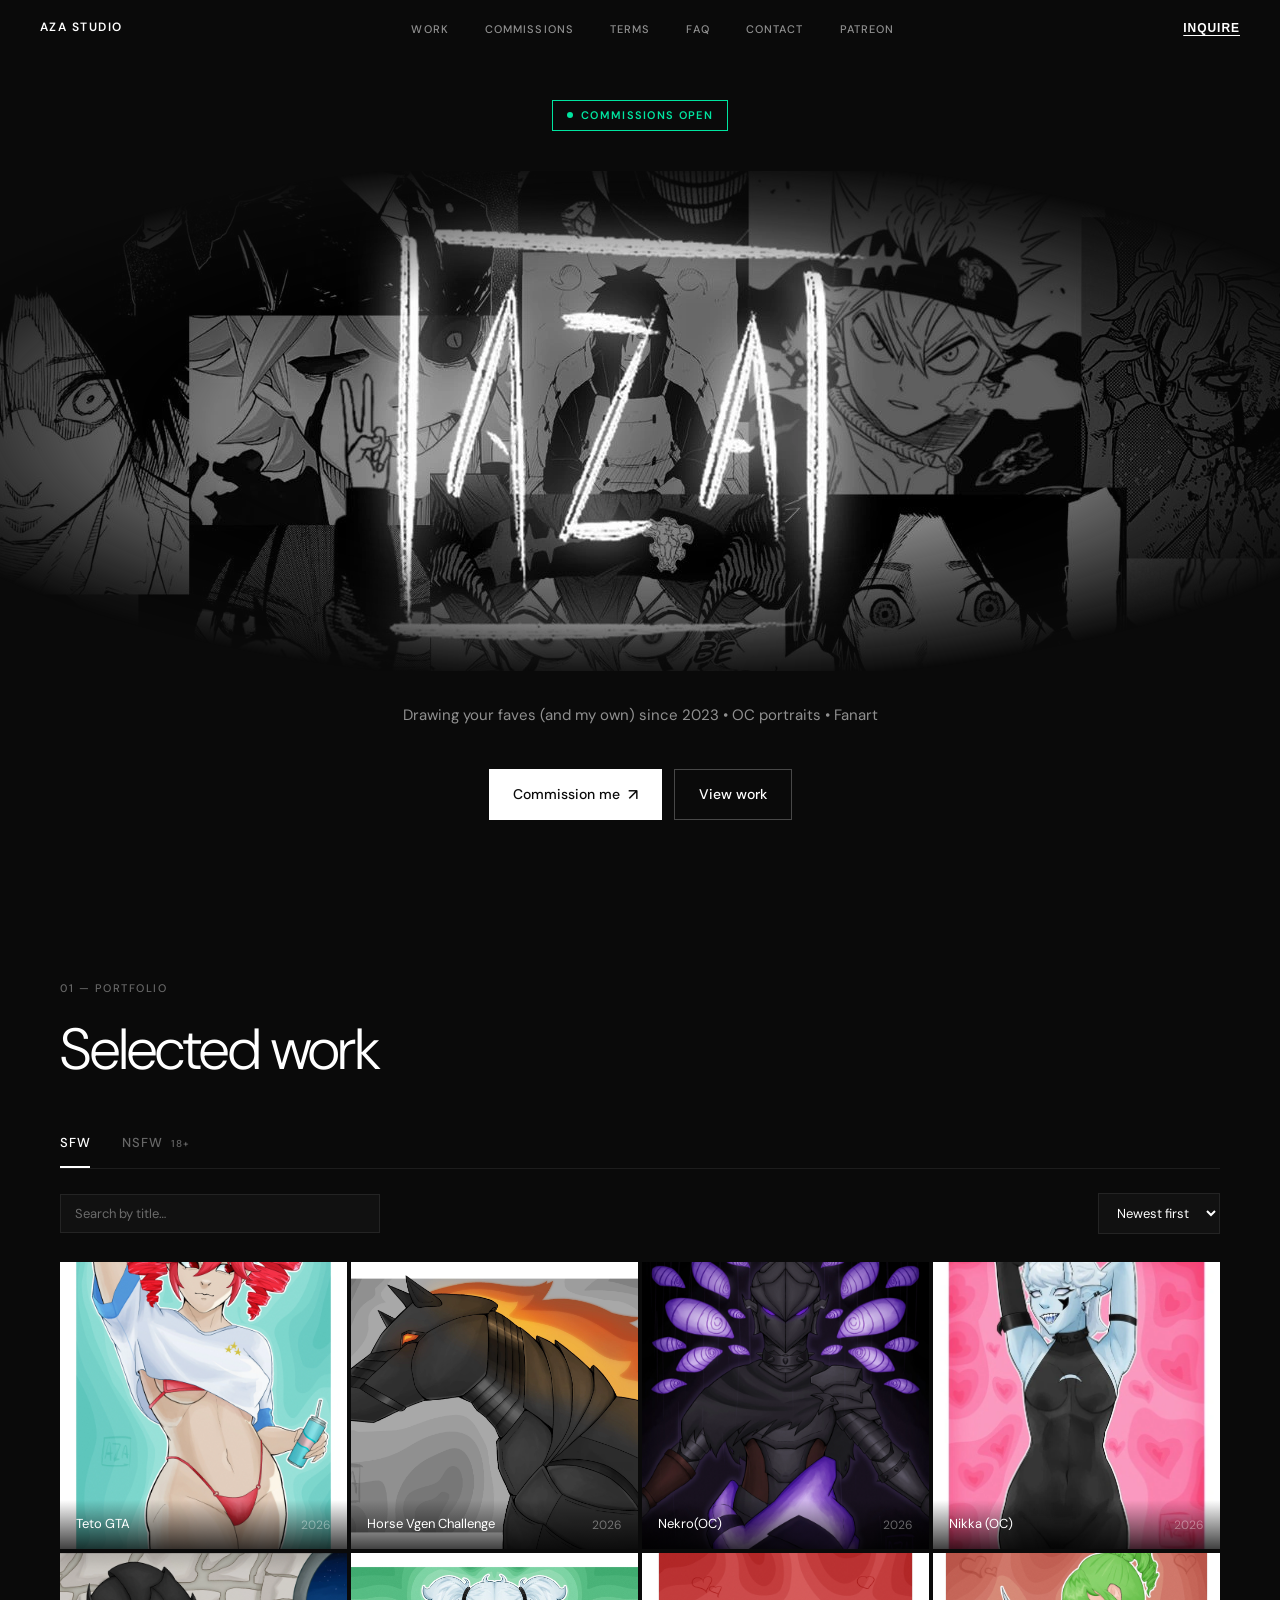
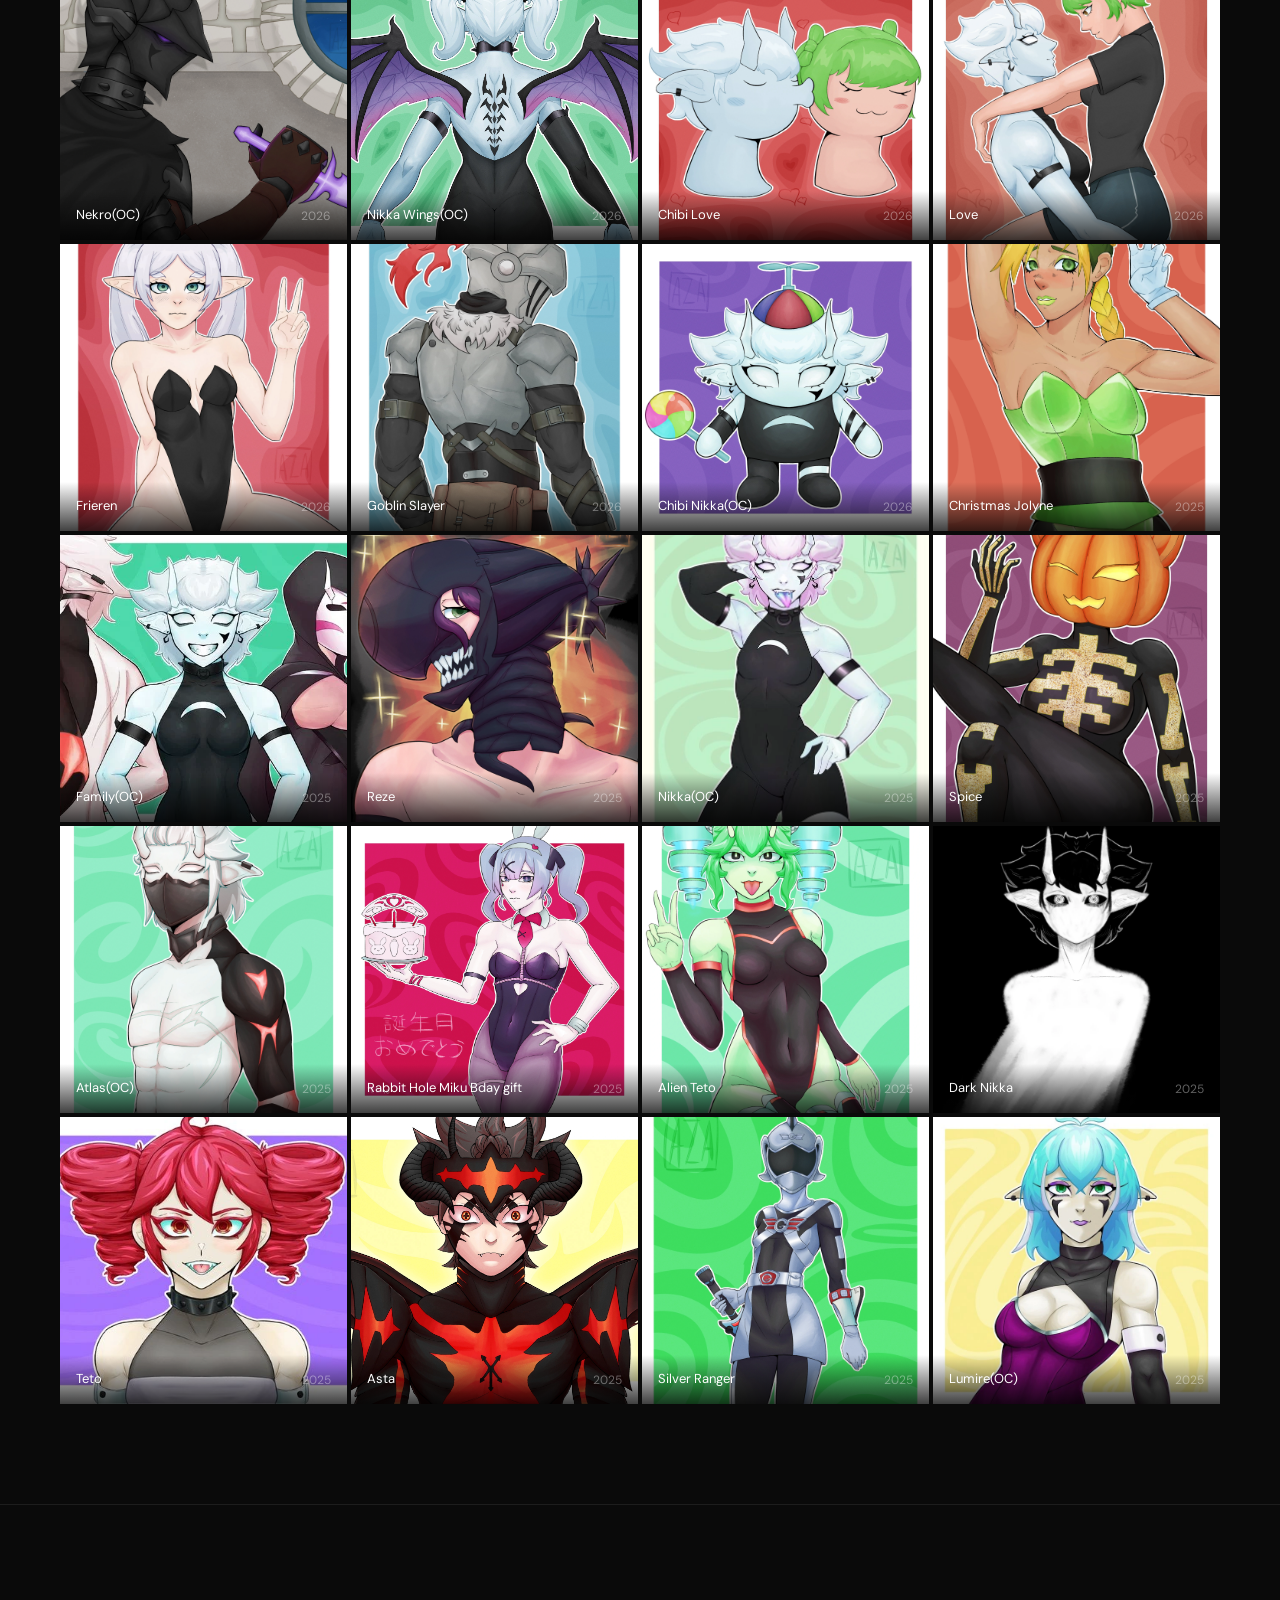
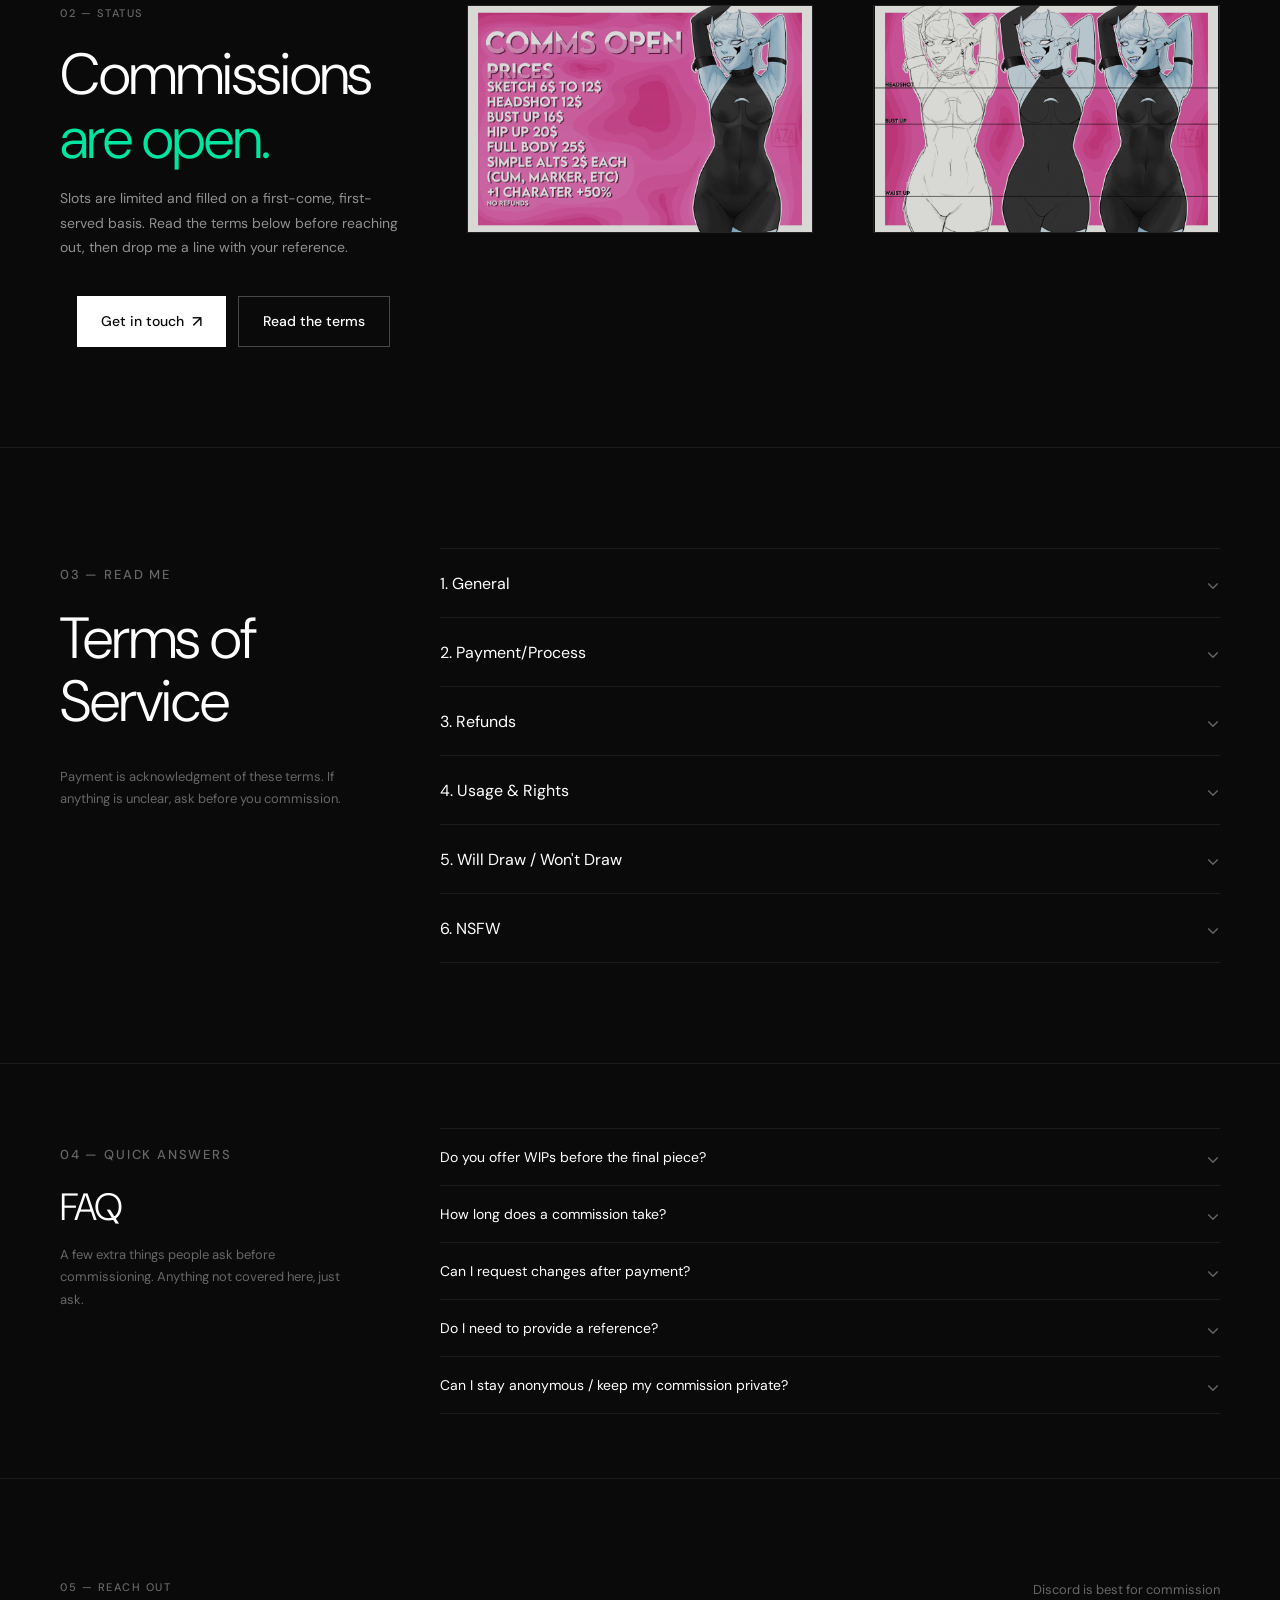
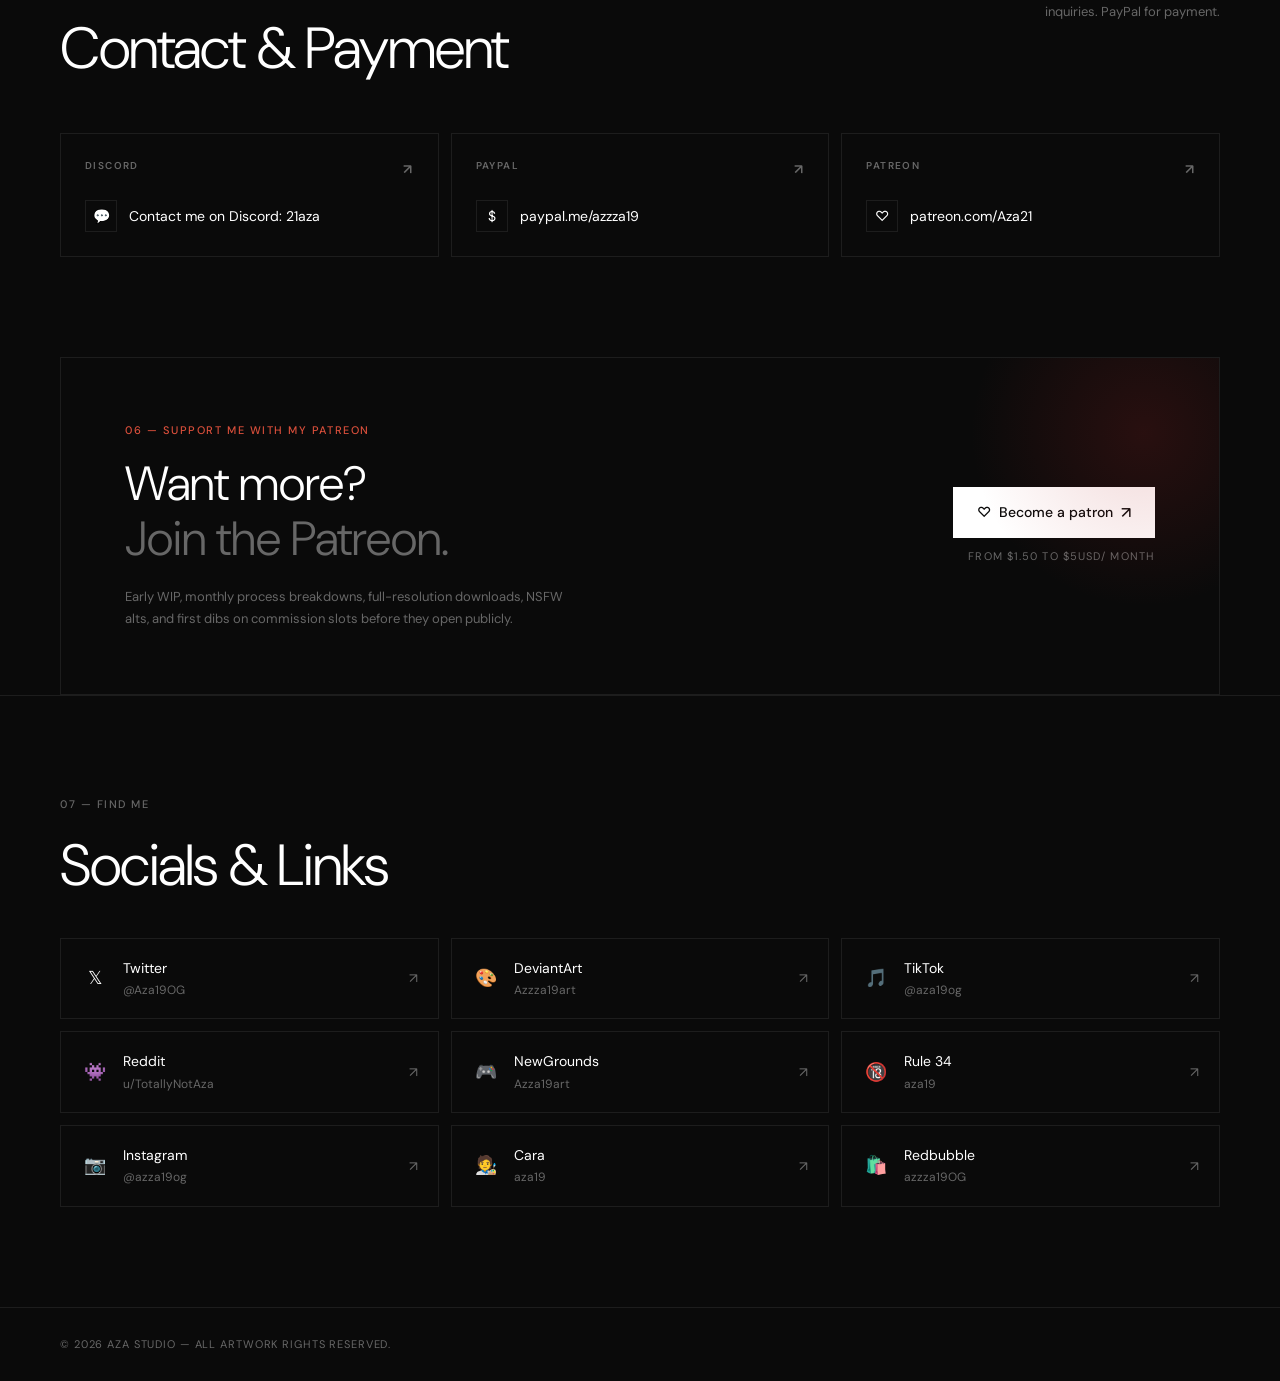
==== commit c73d40ca: "Rename azastudio.html to index.html" ====
--- a/index.html
+++ b/index.html
@@ -1788,12 +1788,12 @@
     </a>
 
     <!-- BlueSky -->
-    <a href="https://bsky.app/profile/19aza.bsky.social" target="_blank" rel="noopener" class="social-card">
+    <a href="https://www.tiktok.com/@aza19og" target="_blank" rel="noopener" class="social-card">
       <div class="social-card-left">
-        <span class="social-icon">🦋</span>
+        <span class="social-icon">🎵</span>
         <div>
-          <div class="social-name">BlueSky</div>
-          <div class="social-handle">19aza.bsky.social</div>
+          <div class="social-name">TikTok</div>
+          <div class="social-handle">@aza19og</div>
         </div>
       </div>
       <span class="social-arrow">↗</span>
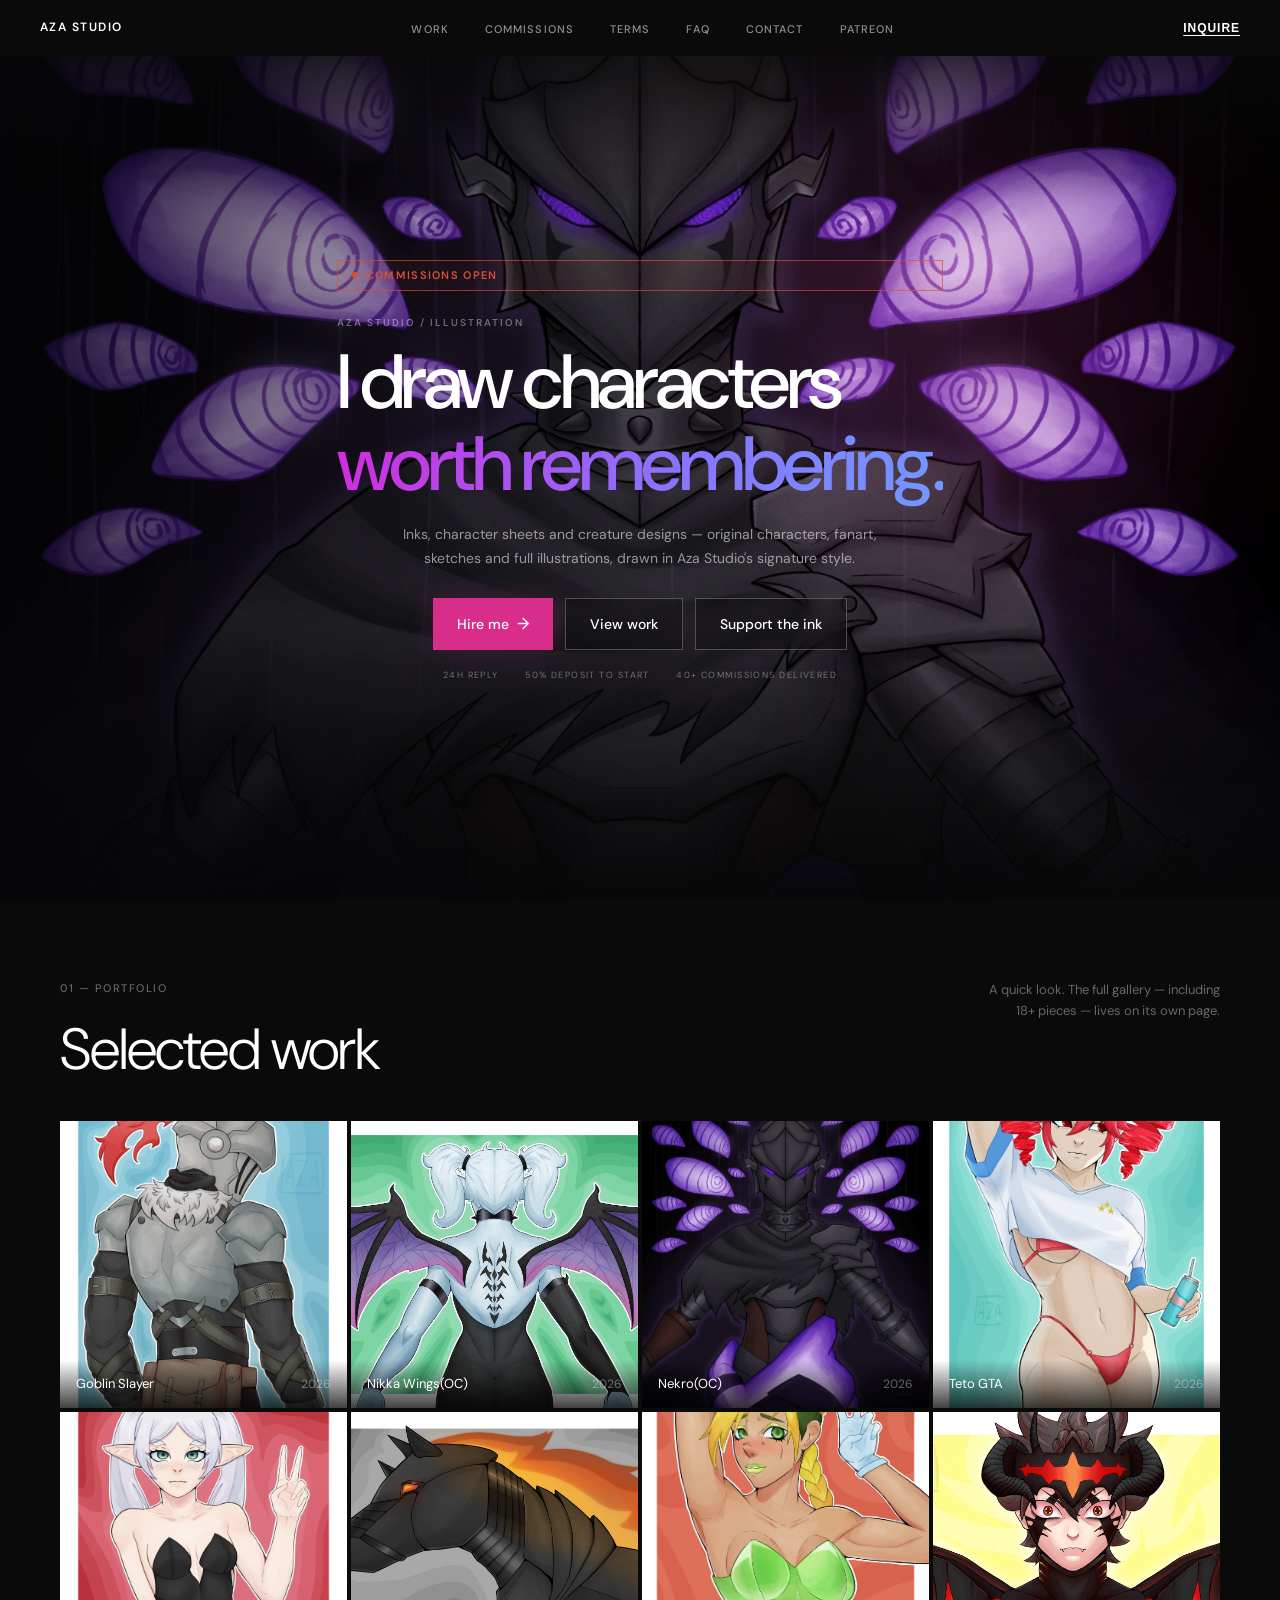
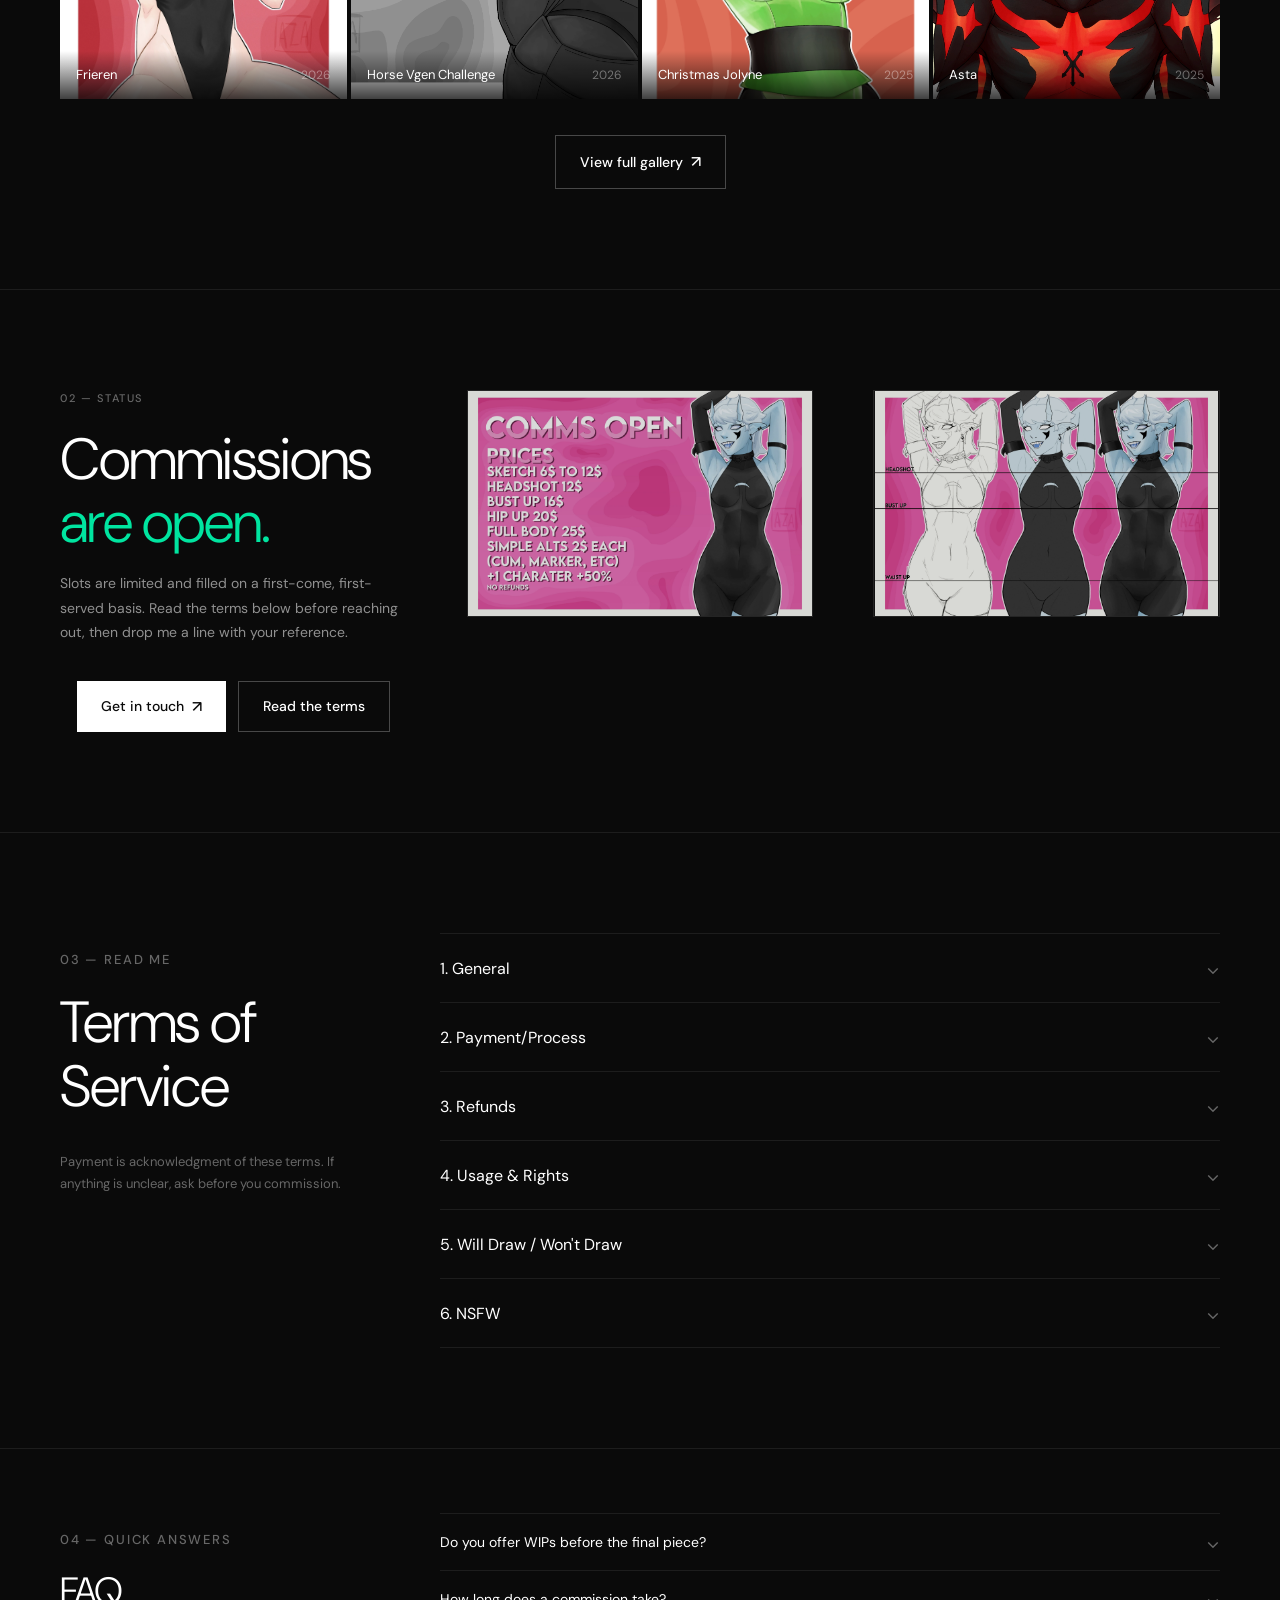
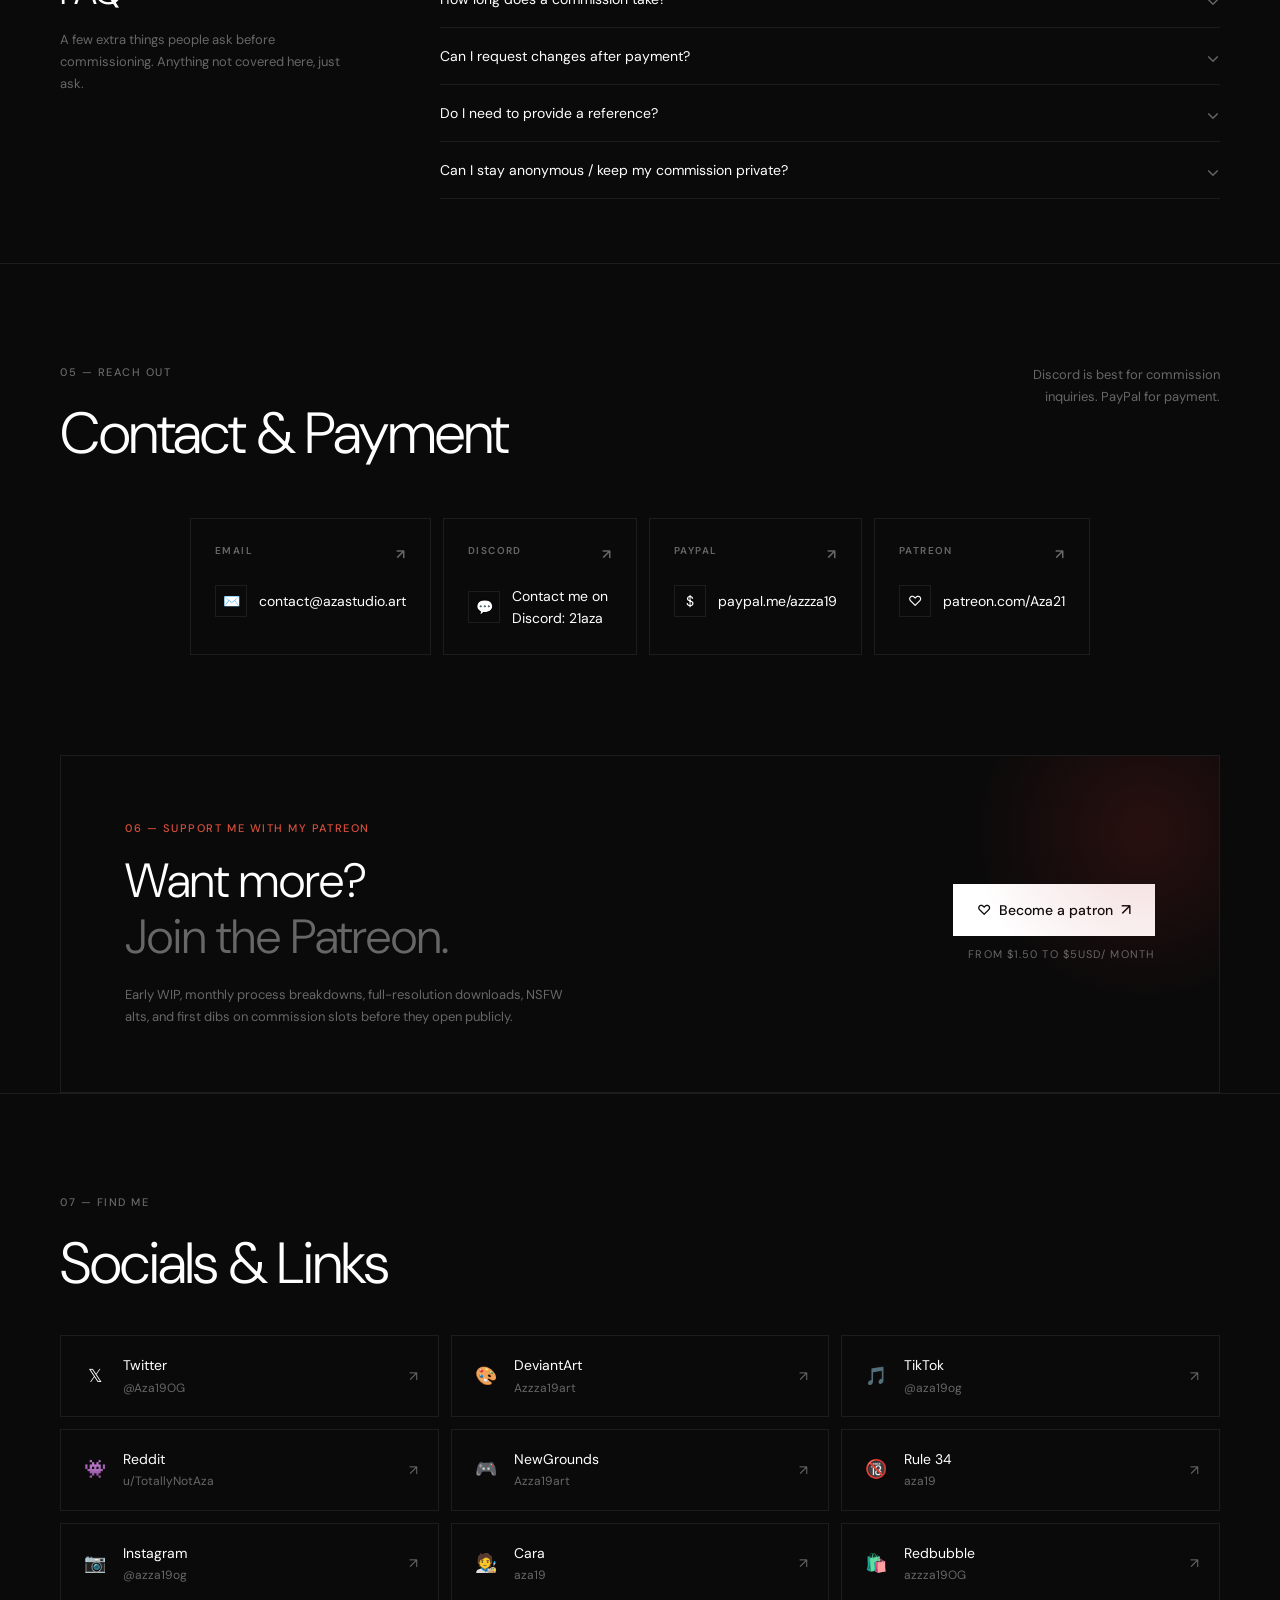
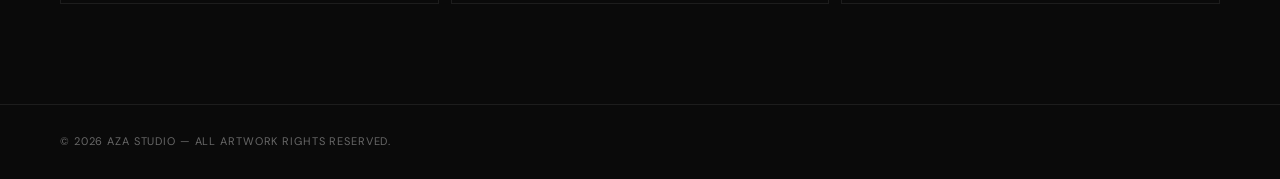
==== commit a600067a: "again yeah" ====
--- a/index.html
+++ b/index.html
@@ -1,2053 +1,535 @@
-<!DOCTYPE html>
-<html lang="en">
-<head>
-  <meta charset="UTF-8" />
-  <meta name="viewport" content="width=device-width, initial-scale=1.0" />
-  <title>Aza Studio</title>
-
-  <!-- Open Graph / Social Preview -->
-  <meta property="og:title" content="Aza Studio — Commissions Open" />
-  <meta property="og:description" content="Character portraits, illustrations, and OC art. SFW & NSFW commissions currently open." />
-  <meta property="og:image" content="banner.jpg" />
-  <meta property="og:type" content="website" />
-  <meta name="twitter:card" content="summary_large_image" />
-  <meta name="twitter:title" content="Aza Studio — Commissions Open" />
-  <meta name="twitter:description" content="Character portraits, illustrations, and OC art. SFW & NSFW commissions currently open." />
-  <meta name="twitter:image" content="https://azastudio.art/banner.jpg" />
-  <link rel="preconnect" href="https://fonts.googleapis.com" />
-  <link rel="preconnect" href="https://fonts.gstatic.com" crossorigin />
-  <link href="https://fonts.googleapis.com/css2?family=Inter:wght@300;400;500;600&family=DM+Sans:wght@300;400;500&display=swap" rel="stylesheet" />
-  <link rel="preconnect" href="https://fonts.googleapis.com">
-  <link rel="preconnect" href="https://fonts.gstatic.com" crossorigin>
-  <link href="https://fonts.googleapis.com/css2?family=Sancreek&display=swap" rel="stylesheet">
-  <link rel="icon" type="images/favicon.png" href="favicon.png" />
-  <style>
-    *, *::before, *::after { box-sizing: border-box; margin: 0; padding: 0; }
- 
-    :root {
-      --bg:        #0a0a0a;
-      --bg-card:   #111111;
-      --bg-hover:  #161616;
-      --border:    rgba(255,255,255,0.08);
-      --text:      #ffffff;
-      --muted:     rgba(255,255,255,0.38);
-      --subdued:   rgba(255,255,255,0.55);
-      --accent:    #00e5a0;
-      --accent-red:#d94f3b;
-      --font-sans: 'DM Sans', 'Inter', sans-serif;
-    }
- 
-    html { scroll-behavior: smooth; }
- 
-    body {
-      background: var(--bg);
-      color: var(--text);
-      font-family: var(--font-sans);
-      font-size: 16px;
-      line-height: 1.6;
-      -webkit-font-smoothing: antialiased;
-      overflow-x: hidden;
-    }
- 
-    /* ─── NAV ─── */
-    nav {
-      position: fixed;
-      top: 0; left: 0; right: 0;
-      z-index: 100;
-      display: flex;
-      align-items: center;
-      justify-content: space-between;
-      padding: 0 40px;
-      height: 56px;
-      background: var(--bg);
-      border-bottom: 1px solid transparent;
-      transition: border-color 0.3s;
-    }
-    nav.scrolled { border-color: var(--border); }
- 
-    .nav-logo {
-      font-size: 12px;
-      font-weight: 600;
-      letter-spacing: 0.12em;
-      text-transform: uppercase;
-      color: var(--text);
-      text-decoration: none;
-    }
- 
-    .nav-links {
-      display: flex;
-      gap: 36px;
-      list-style: none;
-    }
-    .nav-links a {
-      font-size: 11px;
-      font-weight: 500;
-      letter-spacing: 0.1em;
-      text-transform: uppercase;
-      color: var(--subdued);
-      text-decoration: none;
-      transition: color 0.2s;
-    }
-    .nav-links a:hover { color: var(--text); }
-    .nav-links a.active { color: var(--text); }
-
-    .mobile-menu a.active { color: var(--text); }
- 
-    .nav-right {
-      display: flex;
-      align-items: center;
-      gap: 20px;
-    }
-
-    .nav-inquire {
-      font-size: 12px;
-      font-weight: 600;
-      letter-spacing: 0.08em;
-      text-transform: uppercase;
-      color: var(--text);
-      text-decoration: underline;
-      text-underline-offset: 3px;
-      cursor: pointer;
-      background: none;
-      border: none;
-    }
-    .nav-inquire:hover { color: var(--accent); }
-
-    .nav-hamburger {
-      display: none;
-      background: none;
-      border: none;
-      color: var(--text);
-      font-size: 22px;
-      line-height: 1;
-      cursor: pointer;
-      padding: 4px;
-    }
-
-    .mobile-menu {
-      position: fixed;
-      top: 56px;
-      left: 0;
-      right: 0;
-      z-index: 99;
-      background: var(--bg);
-      border-bottom: 1px solid var(--border);
-      display: flex;
-      flex-direction: column;
-      padding: 8px 24px 12px;
-      transform: translateY(-8px);
-      opacity: 0;
-      pointer-events: none;
-      transition: opacity 0.2s ease, transform 0.2s ease;
-    }
-    .mobile-menu.open {
-      opacity: 1;
-      transform: translateY(0);
-      pointer-events: all;
-    }
-    .mobile-menu a {
-      padding: 16px 0;
-      font-size: 14px;
-      font-weight: 500;
-      letter-spacing: 0.08em;
-      text-transform: uppercase;
-      color: var(--subdued);
-      text-decoration: none;
-      border-bottom: 1px solid var(--border);
-    }
-    .mobile-menu a:last-child { border-bottom: none; }
- 
-    /* ─── HERO ─── */
-    #home {
-      min-height: 100vh;
-      display: flex;
-      align-items: center;
-      padding: 80px 60px 60px;
-    }
- 
-    .hero-layout {
-      display: flex;
-      align-items: center;
-      justify-content: center;
-      width: 100%;
-      text-align: center;
-    }
- 
-    .hero-inner {
-      display: flex;
-      flex-direction: column;
-      align-items: center;
-      max-width: 680px;
-    }
- 
-    .hero-image-wrap { display: none; }
-    .hero-placeholder { display: none !important; }
-    .hero-image-label { display: none; }
-
-    /* ─── HERO BANNER IMAGE ─── */
-    .hero-title-wrap {
-      display: flex;
-      align-items: center;
-      justify-content: center;
-      width: 100%;
-      margin-bottom: 32px;
-      overflow: visible;
-    }
-    .hero-bg-image {
-      display: block;
-      width: 1500px;
-      height: 500px;
-      object-fit: cover;
-      -webkit-mask-image: radial-gradient(ellipse at center, black 40%, transparent 75%);
-      mask-image: radial-gradient(ellipse at center, black 40%, transparent 75%);
-    }
- 
- 
-    .status-badge {
-      display: inline-flex;
-      align-items: center;
-      gap: 8px;
-      border: 1px solid var(--accent);
-      padding: 6px 14px;
-      font-size: 11px;
-      font-weight: 600;
-      letter-spacing: 0.12em;
-      text-transform: uppercase;
-      color: var(--accent);
-      margin-bottom: 40px;
-    }
-    .status-dot {
-      width: 6px; height: 6px;
-      border-radius: 50%;
-      background: var(--accent);
-      animation: pulse 2s infinite;
-    }
-    @keyframes pulse {
-      0%, 100% { opacity: 1; }
-      50%       { opacity: 0.3; }
-    }
- 
-    .hero-title {
-      font-size: clamp(72px, 10vw, 120px);
-      font-family: 'Sancreek', serif;
-      font-weight: 400;
-      line-height: 0.92;
-      letter-spacing: 0.02em;
-      margin-bottom: 32px;
-    }
- 
-    .hero-desc {
-      font-size: 15px;
-      color: var(--subdued);
-      line-height: 1.7;
-      margin-bottom: 40px;
-      max-width: 500px;
-      text-align: center;
-    }
- 
-    .btn-group { display: flex; gap: 12px; flex-wrap: wrap; justify-content: center; }
- 
-    .btn {
-      display: inline-flex;
-      align-items: center;
-      gap: 8px;
-      padding: 13px 24px;
-      font-size: 14px;
-      font-weight: 500;
-      cursor: pointer;
-      text-decoration: none;
-      transition: background 0.2s, color 0.2s;
-      border: none;
-    }
-    .btn-primary {
-      background: var(--text);
-      color: var(--bg);
-    }
-    .btn-primary:hover { background: #e0e0e0; }
-    .btn-secondary {
-      background: transparent;
-      color: var(--text);
-      border: 1px solid rgba(255,255,255,0.25);
-    }
-    .btn-secondary:hover { background: var(--bg-hover); }
- 
-    .btn-arrow { font-size: 16px; }
- 
-    /* ─── SECTION WRAPPER ─── */
-    .section {
-      padding: 100px 60px;
-    }
- 
-    .section-eyebrow {
-      font-size: 11px;
-      font-weight: 500;
-      letter-spacing: 0.14em;
-      text-transform: uppercase;
-      color: var(--muted);
-      margin-bottom: 20px;
-    }
- 
-    .section-title {
-      font-size: clamp(36px, 5vw, 58px);
-      font-weight: 300;
-      line-height: 1.1;
-      letter-spacing: -0.02em;
-      margin-bottom: 32px;
-    }
- 
-    /* ─── PORTFOLIO ─── */
-    #work { padding-top: 80px; }
- 
-    .portfolio-header {
-      display: flex;
-      justify-content: space-between;
-      align-items: flex-start;
-      margin-bottom: 40px;
-    }
-    .portfolio-header-note {
-      font-size: 13px;
-      color: var(--muted);
-      text-align: right;
-      max-width: 240px;
-      line-height: 1.6;
-    }
- 
-    .tab-bar {
-      display: flex;
-      gap: 0;
-      border-bottom: 1px solid var(--border);
-      margin-bottom: 24px;
-    }
-    .tab {
-      padding: 12px 0;
-      margin-right: 32px;
-      font-size: 13px;
-      font-weight: 500;
-      letter-spacing: 0.06em;
-      text-transform: uppercase;
-      color: var(--muted);
-      cursor: pointer;
-      border-bottom: 2px solid transparent;
-      transition: color 0.2s, border-color 0.2s;
-      user-select: none;
-    }
-    .tab.active {
-      color: var(--text);
-      border-color: var(--text);
-    }
-    .tab .tag-18 {
-      font-size: 10px;
-      color: var(--muted);
-      margin-left: 5px;
-    }
-
-    .gallery-toolbar {
-      display: flex;
-      justify-content: space-between;
-      align-items: center;
-      gap: 12px;
-      margin-bottom: 28px;
-      flex-wrap: wrap;
-    }
-    .gallery-search,
-    .gallery-sort {
-      background: var(--bg-card);
-      border: 1px solid var(--border);
-      color: var(--text);
-      font-family: var(--font-sans);
-      font-size: 13px;
-      padding: 10px 14px;
-    }
-    .gallery-search {
-      flex: 1;
-      min-width: 200px;
-      max-width: 320px;
-    }
-    .gallery-search::placeholder { color: var(--muted); }
-    .gallery-search:focus,
-    .gallery-sort:focus {
-      outline: none;
-      border-color: rgba(255,255,255,0.25);
-    }
-    .gallery-sort {
-      cursor: pointer;
-      flex-shrink: 0;
-    }
-    .gallery-empty {
-      font-size: 13px;
-      color: var(--muted);
-      padding: 40px 0;
-      text-align: center;
-    }
- 
-    .gallery {
-      display: grid;
-      grid-template-columns: repeat(4, 1fr);
-      gap: 4px;
-    }
-    .gallery-item {
-      position: relative;
-      overflow: hidden;
-      cursor: pointer;
-      background: var(--bg-card);
-      aspect-ratio: 1 / 1;
-    }
-    .gallery-item img {
-      position: absolute;
-      inset: 0;
-      width: 100%;
-      height: 100%;
-      object-fit: cover;
-      display: block;
-      transition: transform 0.5s ease, opacity 0.3s;
-    }
-    .gallery-item:hover img { transform: scale(1.04); }
- 
-    .gallery-caption {
-      position: absolute;
-      bottom: 0; left: 0; right: 0;
-      padding: 14px 16px 14px;
-      background: linear-gradient(to top, rgba(0,0,0,0.75) 0%, transparent 100%);
-      display: flex;
-      justify-content: space-between;
-      align-items: flex-end;
-    }
-    .caption-title { font-size: 13px; font-weight: 400; color: var(--text); }
-    .caption-year  { font-size: 12px; color: var(--muted); }
- 
-    /* placeholder gradient art */
-    .art-placeholder {
-      position: absolute;
-      inset: 0;
-      width: 100%;
-      height: 100%;
-      display: block;
-    }
- 
-    /* NSFW gate overlay */
-    .nsfw-panel {
-      display: none;
-    }
-    .nsfw-gate {
-      display: flex;
-      flex-direction: column;
-      align-items: center;
-      justify-content: center;
-      min-height: 320px;
-      border: 1px solid var(--border);
-      gap: 16px;
-      text-align: center;
-      padding: 40px;
-    }
-    .nsfw-gate p { color: var(--muted); font-size: 14px; max-width: 340px; }
-    .nsfw-gate h3 { font-size: 22px; font-weight: 300; }
- 
-    /* ─── COMMISSIONS ─── */
-    #commissions {
-      border-top: 1px solid var(--border);
-    }
- 
-    .commissions-grid {
-      display: grid;
-      grid-template-columns: 1fr 1fr 1fr;
-      gap: 60px;
-      align-items: start;
-    }
- 
-    .comm-left .section-title { margin-bottom: 16px; }
-    .comm-open { color: var(--accent); }
- 
-    .comm-desc {
-      font-size: 14px;
-      color: var(--subdued);
-      line-height: 1.75;
-      margin-bottom: 36px;
-      max-width: 440px;
-    }
- 
-    .comm-card {
-      border: 1px solid var(--border);
-      padding: 32px;
-    }
-    .comm-card-label {
-      font-size: 10px;
-      font-weight: 600;
-      letter-spacing: 0.14em;
-      text-transform: uppercase;
-      color: var(--muted);
-      margin-bottom: 20px;
-    }
-    .comm-list {
-      list-style: none;
-      display: flex;
-      flex-direction: column;
-      gap: 12px;
-      margin-bottom: 32px;
-      padding-bottom: 28px;
-      border-bottom: 1px solid var(--border);
-    }
-    .comm-list li {
-      display: flex;
-      align-items: flex-start;
-      gap: 10px;
-      font-size: 14px;
-      color: var(--subdued);
-    }
-    .comm-list li::before {
-      content: '▪';
-      font-size: 10px;
-      color: var(--muted);
-      margin-top: 4px;
-      flex-shrink: 0;
-    }
-	.comm-image {
-      position: relative;
-      width: 100%;
-      aspect-ratio: 4096 / 2688;
-      overflow: hidden;
-      background: var(--bg-card);
-      border: 1px solid var(--border);
-    }
- 
-    .comm-image img {
-      width: 100%;
-      height: 100%;
-      object-fit: contain;
-      display: block;
-      filter: brightness(0.85);
-      transition: filter 0.4s;
-    }
-    .comm-image:hover img { filter: brightness(1); }
- 
-    .comm-image-placeholder {
-      position: absolute;
-      inset: 0;
-      display: flex;
-      flex-direction: column;
-      align-items: center;
-      justify-content: center;
-      gap: 10px;
-    }
-    .comm-image-placeholder span {
-      font-size: 11px;
-      letter-spacing: 0.12em;
-      text-transform: uppercase;
-      color: var(--muted);
-    }
- 
-    .wont-label {
-      font-size: 10px;
-      font-weight: 600;
-      letter-spacing: 0.14em;
-      text-transform: uppercase;
-      color: var(--muted);
-      margin-bottom: 12px;
-    }
-    .wont-text {
-      font-size: 13px;
-      color: var(--muted);
-      line-height: 1.65;
-    }
- 
-    /* ─── FAQ ─── */
-    #faq {
-      border-top: 1px solid var(--border);
-      padding-top: 64px;
-      padding-bottom: 64px;
-    }
-    .faq-grid .terms-left .section-title {
-      font-size: clamp(28px, 3.5vw, 38px);
-      margin-bottom: 16px;
-    }
-    .faq-accordion .accordion-toggle {
-      font-size: 14px;
-      padding: 16px 0;
-    }
-    .faq-accordion .accordion-body p {
-      font-size: 13px;
-    }
-
-    /* ─── TERMS ─── */
-    #terms {
-      border-top: 1px solid var(--border);
-    }
- 
-    .terms-grid {
-      display: grid;
-      grid-template-columns: 300px 1fr;
-      gap: 80px;
-      align-items: start;
-    }
- 
-    .terms-left p {
-      font-size: 13px;
-      color: var(--muted);
-      line-height: 1.7;
-      margin-top: 16px;
-    }
- 
-    .accordion { display: flex; flex-direction: column; }
- 
-    .accordion-item {
-      border-bottom: 1px solid var(--border);
-    }
-    .accordion-item:first-child {
-      border-top: 1px solid var(--border);
-    }
- 
-    .accordion-toggle {
-      width: 100%;
-      background: none;
-      border: none;
-      color: var(--text);
-      display: flex;
-      justify-content: space-between;
-      align-items: center;
-      padding: 22px 0;
-      cursor: pointer;
-      font-size: 16px;
-      font-weight: 400;
-      font-family: var(--font-sans);
-      text-align: left;
-      transition: color 0.2s;
-    }
-    .accordion-toggle:hover { color: var(--accent); }
- 
-    .accordion-icon {
-      font-size: 18px;
-      color: var(--muted);
-      transition: transform 0.3s;
-      flex-shrink: 0;
-    }
-    .accordion-item.open .accordion-icon { transform: rotate(180deg); }
- 
-    .accordion-body {
-      max-height: 0;
-      overflow: hidden;
-      transition: max-height 0.4s ease, padding 0.3s;
-    }
-    .accordion-item.open .accordion-body {
-      max-height: 400px;
-      padding-bottom: 20px;
-    }
-    .accordion-body p {
-      font-size: 14px;
-      color: var(--subdued);
-      line-height: 1.75;
-    }
- 
-    /* ─── CONTACT ─── */
-    #contact {
-      border-top: 1px solid var(--border);
-    }
- 
-    .contact-header {
-      display: flex;
-      justify-content: space-between;
-      align-items: flex-start;
-      margin-bottom: 52px;
-    }
-    .contact-note {
-      font-size: 13px;
-      color: var(--muted);
-      max-width: 240px;
-      text-align: right;
-      line-height: 1.65;
-    }
- 
-    .contact-cards {
-      display: grid;
-      grid-template-columns: repeat(3, 1fr);
-      gap: 12px;
-	  max width; 900px;
-	  margin: 0 auto;
-    }
- 
-    .contact-card {
-      border: 1px solid var(--border);
-      padding: 24px;
-      position: relative;
-      cursor: pointer;
-      transition: border-color 0.2s, background 0.2s;
-      text-decoration: none;
-      display: block;
-    }
-    .contact-card:hover {
-      border-color: rgba(255,255,255,0.2);
-      background: var(--bg-hover);
-    }
- 
-    .contact-card-label {
-      font-size: 10px;
-      font-weight: 600;
-      letter-spacing: 0.14em;
-      text-transform: uppercase;
-      color: var(--muted);
-      margin-bottom: 20px;
-      display: flex;
-      justify-content: space-between;
-    }
- 
-    .contact-arrow {
-      color: var(--muted);
-      font-size: 14px;
-    }
- 
-    .contact-val {
-      display: flex;
-      align-items: center;
-      gap: 12px;
-      font-size: 14px;
-      color: var(--text);
-    }
-    .contact-icon {
-      width: 32px; height: 32px;
-      border: 1px solid var(--border);
-      display: flex;
-      align-items: center;
-      justify-content: center;
-      font-size: 14px;
-      flex-shrink: 0;
-    }
- 
-    /* ─── PATREON ─── */
-    #patreon {
-      padding: 60px;
-    }
- 
-    .patreon-box {
-      border: 1px solid var(--border);
-      padding: 64px;
-      display: flex;
-      justify-content: space-between;
-      align-items: center;
-      gap: 40px;
-      position: relative;
-      overflow: hidden;
-    }
-    .patreon-box::after {
-      content: '';
-      position: absolute;
-      right: -100px; top: -100px;
-      width: 350px; height: 350px;
-      background: radial-gradient(circle, rgba(180,40,40,0.18) 0%, transparent 70%);
-      pointer-events: none;
-    }
- 
-    .patreon-eyebrow {
-      font-size: 11px;
-      font-weight: 500;
-      letter-spacing: 0.14em;
-      text-transform: uppercase;
-      color: var(--accent-red);
-      margin-bottom: 16px;
-    }
- 
-    .patreon-title {
-      font-size: clamp(28px, 4vw, 48px);
-      font-weight: 300;
-      line-height: 1.15;
-    }
-    .patreon-title .dim { color: var(--muted); }
- 
-    .patreon-desc {
-      font-size: 13px;
-      color: var(--muted);
-      line-height: 1.7;
-      margin-top: 20px;
-      max-width: 440px;
-    }
- 
-    .patreon-right {
-      text-align: right;
-      flex-shrink: 0;
-    }
-    .patreon-price {
-      font-size: 11px;
-      letter-spacing: 0.1em;
-      text-transform: uppercase;
-      color: var(--muted);
-      margin-top: 10px;
-    }
- 
-    /* ─── FOOTER ─── */
-    footer {
-      border-top: 1px solid var(--border);
-      padding: 28px 60px;
-      display: flex;
-      justify-content: space-between;
-      align-items: center;
-    }
-    footer p {
-      font-size: 11px;
-      letter-spacing: 0.08em;
-      text-transform: uppercase;
-      color: var(--muted);
-    }
- 
-    /* ─── LIGHTBOX ─── */
-    .lightbox {
-      position: fixed;
-      inset: 0;
-      background: rgba(0,0,0,0.93);
-      z-index: 200;
-      display: flex;
-      align-items: center;
-      justify-content: center;
-      opacity: 0;
-      pointer-events: none;
-      transition: opacity 0.25s ease;
-    }
-    .lightbox.open {
-      opacity: 1;
-      pointer-events: all;
-    }
-    .lightbox-inner {
-      position: relative;
-      display: flex;
-      flex-direction: column;
-      align-items: center;
-      transform: scale(0.94);
-      transition: transform 0.25s ease;
-      max-width: 90vw;
-      max-height: 90vh;
-    }
-    .lightbox.open .lightbox-inner {
-      transform: scale(1);
-    }
-	.lightbox-content {
-      display: flex;
-      align-items: center;
-      justify-content: center;
-      width: 70vw;       /* Reduced from 85vw to keep wide images more contained */
-      height: 55vh;      /* Reduced from 70vh to keep tall images from taking up too much screen */
-      max-width: 1200px; 
-      overflow: hidden;
-      position: relative;
-    }
-    
-    /* Leave this part exactly as it is */
-    div#lightbox-content img,
-    div#lightbox-content svg {
-      position: relative !important;
-      top: auto !important;
-      left: auto !important;
-      display: block !important;
-      object-fit: contain !important;
-      width: auto !important;
-      height: auto !important;
-      
-      /* FORCES THE IMAGE TO MAX OUT AT 50% OF THE VIEWPORT */
-      max-width: 75vw !important;  
-      max-height: 75vh !important; 
-    }
-    .lightbox-content img {
-      display: block;
-      /* Force the image to respect the container dimensions and scale down safely */
-      max-width: 100%;
-      max-height: 100%;
-      width: auto;
-      height: auto;
-      object-fit: contain;
-    }
-
-    /* Keep this from the previous fix to reset the placeholder overrides */
-    #lightbox-content .art-placeholder {
-      position: relative !important;
-      inset: auto !important;
-      width: auto !important;
-      height: auto !important;
-    }
-	
-    .lightbox-close {
-      position: fixed;
-      top: 20px; right: 24px;
-      background: none;
-      border: none;
-      color: var(--text);
-      font-size: 32px;
-      cursor: pointer;
-      line-height: 1;
-      opacity: 0.5;
-      transition: opacity 0.2s;
-      z-index: 201;
-    }
-    .lightbox-close:hover { opacity: 1; }
-    .lightbox-meta {
-      margin-top: 12px;
-      width: 100%;
-      display: flex;
-      justify-content: space-between;
-      padding: 0 4px;
-    }
-    .lightbox-meta span { font-size: 13px; color: var(--muted); }
-
-    /* ─── BACK TO TOP ─── */
-    .back-to-top {
-      position: fixed;
-      bottom: 28px;
-      right: 28px;
-      z-index: 90;
-      width: 44px;
-      height: 44px;
-      display: flex;
-      align-items: center;
-      justify-content: center;
-      background: var(--bg-card);
-      border: 1px solid var(--border);
-      color: var(--text);
-      font-size: 18px;
-      cursor: pointer;
-      opacity: 0;
-      transform: translateY(10px);
-      pointer-events: none;
-      transition: opacity 0.25s ease, transform 0.25s ease, border-color 0.2s, background 0.2s;
-    }
-    .back-to-top.visible {
-      opacity: 1;
-      transform: translateY(0);
-      pointer-events: all;
-    }
-    .back-to-top:hover {
-      border-color: rgba(255,255,255,0.25);
-      background: var(--bg-hover);
-    }
-    @media (max-width: 900px) {
-      .back-to-top { bottom: 20px; right: 20px; width: 40px; height: 40px; font-size: 16px; }
-    }
- 
-    /* ─── SOCIALS ─── */
-    #socials { border-top: 1px solid var(--border); }
- 
-    .socials-grid {
-      display: grid;
-      grid-template-columns: repeat(3, 1fr);
-      gap: 12px;
-      margin-top: 40px;
-    }
- 
-    .social-card {
-      display: flex;
-      align-items: center;
-      justify-content: space-between;
-      gap: 14px;
-      border: 1px solid var(--border);
-      padding: 18px 20px;
-      text-decoration: none;
-      color: var(--text);
-      transition: border-color 0.2s, background 0.2s;
-      cursor: pointer;
-    }
-    .social-card:hover {
-      border-color: rgba(255,255,255,0.22);
-      background: var(--bg-hover);
-    }
-    .social-card-left {
-      display: flex;
-      align-items: center;
-      gap: 14px;
-    }
-    .social-icon {
-      font-size: 18px;
-      width: 28px;
-      text-align: center;
-      flex-shrink: 0;
-    }
-    .social-name {
-      font-size: 14px;
-      font-weight: 400;
-    }
-    .social-handle {
-      font-size: 12px;
-      color: var(--muted);
-      margin-top: 2px;
-    }
-    .social-arrow {
-      font-size: 14px;
-      color: var(--muted);
-      flex-shrink: 0;
-    }
- 
-    @media (max-width: 900px) {
-      .socials-grid { grid-template-columns: 1fr 1fr; }
-    }
-    @media (max-width: 560px) {
-      .socials-grid { grid-template-columns: 1fr; }
-    }
- 
-    /* Scrollbar */
-    ::-webkit-scrollbar { width: 4px; }
-    ::-webkit-scrollbar-track { background: var(--bg); }
-    ::-webkit-scrollbar-thumb { background: #333; border-radius: 2px; }
- 
-    @media (max-width: 900px) {
-      nav { padding: 0 24px; }
-      .nav-links { display: none; }
-      .nav-hamburger { display: flex; align-items: center; justify-content: center; }
-      .hero-bg-image { width: 100%; height: auto; aspect-ratio: 3 / 1; }
-      #home { padding: 100px 24px 60px; }
-      .section { padding: 72px 24px; }
-      .commissions-grid,
-      .terms-grid { grid-template-columns: 1fr; gap: 40px; }
-      .contact-cards { grid-template-columns: 1fr 1fr; }
-      .gallery { grid-template-columns: 1fr 1fr; }
-      .patreon-box { flex-direction: column; padding: 36px; }
-      .patreon-right { text-align: left; }
-      footer { padding: 24px; flex-direction: column; gap: 8px; text-align: center; }
-      #patreon { padding: 24px; }
-      .portfolio-header { flex-direction: column; gap: 12px; }
-      .portfolio-header-note { text-align: left; }
-      .contact-header { flex-direction: column; gap: 12px; }
-      .contact-note { text-align: left; }
-    }
-    @media (max-width: 560px) {
-      .contact-cards { grid-template-columns: 1fr; }
-      .gallery { grid-template-columns: 1fr; }
-      .gallery-toolbar { flex-direction: column; align-items: stretch; }
-      .gallery-search { max-width: 100%; }
-      .gallery-sort { width: 100%; }
-      .tab-bar { flex-wrap: wrap; row-gap: 4px; }
-      .tab { margin-right: 20px; }
-      .patreon-title { font-size: clamp(24px, 8vw, 36px); }
-      .hero-desc { font-size: 14px; }
-      section .section-title { font-size: clamp(30px, 8vw, 44px); }
-    }
-  </style>
-</head>
-<body>
- 
-<!-- ──────────────── NAV ──────────────── -->
-<nav id="navbar">
-  <a class="nav-logo" href="#home">Aza Studio</a>
-  <ul class="nav-links">
-    <li><a href="#work">Work</a></li>
-    <li><a href="#commissions">Commissions</a></li>
-    <li><a href="#terms">Terms</a></li>
-    <li><a href="#faq">FAQ</a></li>
-    <li><a href="#contact">Contact</a></li>
-    <li><a href="#patreon">Patreon</a></li>
-  </ul>
-  <div class="nav-right">
-    <button class="nav-hamburger" onclick="toggleMobileMenu()" aria-label="Open menu">☰</button>
-    <button class="nav-inquire" onclick="document.getElementById('contact').scrollIntoView({behavior:'smooth'})">Inquire</button>
-  </div>
-</nav>
-
-<div class="mobile-menu" id="mobileMenu">
-  <a href="#work" onclick="closeMobileMenu()">Work</a>
-  <a href="#commissions" onclick="closeMobileMenu()">Commissions</a>
-  <a href="#terms" onclick="closeMobileMenu()">Terms</a>
-  <a href="#faq" onclick="closeMobileMenu()">FAQ</a>
-  <a href="#contact" onclick="closeMobileMenu()">Contact</a>
-  <a href="#patreon" onclick="closeMobileMenu()">Patreon</a>
-</div>
- 
-<!-- ──────────────── HERO ──────────────── -->
-<section id="home">
-  <div class="hero-layout">
- 
-    <div class="hero-inner">
-      <div class="status-badge">
-        <span class="status-dot"></span>
-        Commissions Open
-      </div>
-      <div class="hero-title-wrap">
-        <img class="hero-bg-image" src="banner.webp" alt="Aza Studio" />
-      </div>
-      <p class="hero-desc">Drawing your faves (and my own) since 2023 • OC portraits • Fanart </p>
-      <div class="btn-group">
-        <a href="#contact" class="btn btn-primary">Commission me <span class="btn-arrow">↗</span></a>
-        <a href="#work" class="btn btn-secondary">View work</a>
-      </div>
-    </div>
- 
- 
- 
-  </div>
-</section>
- 
-<!-- ──────────────── PORTFOLIO ──────────────── -->
-<section id="work" class="section">
-  <div class="portfolio-header">
-    <div>
-      <p class="section-eyebrow">01 — Portfolio</p>
-      <h2 class="section-title" style="margin-bottom:0">Selected work</h2>
-    </div>
-  </div>
- 
-  <div class="tab-bar">
-    <div class="tab active" onclick="switchTab('sfw',this)">SFW</div>
-    <div class="tab" onclick="switchTab('nsfw',this)">NSFW <span class="tag-18">18+</span></div>
-  </div>
-
-  <div class="gallery-toolbar">
-    <input type="text" id="gallery-search" class="gallery-search" placeholder="Search by title…" oninput="applyGalleryFilter()" />
-    <select id="gallery-sort" class="gallery-sort" onchange="applyGallerySort()">
-      <option value="newest">Newest first</option>
-      <option value="oldest">Oldest first</option>
-      <option value="az">Title A–Z</option>
-    </select>
-  </div>
- 
-  <!-- SFW Gallery -->
-  <div id="sfw-panel">
-    <div class="gallery">
- 
-      <div class="gallery-item" data-date="2026-01-20" onclick="openLightbox(this)">
-        <img class="art-placeholder" src="goblin.webp" alt="Veil I" loading="lazy" />
-        </img>
-        <div class="gallery-caption">
-          <span class="caption-title">Goblin Slayer</span>
-          <span class="caption-year">2026</span>
-        </div>
-      </div>
- 
-      <div class="gallery-item" data-date="2026-03-09" onclick="openLightbox(this)">
-        <img class="art-placeholder" src="wings.webp" alt="Veil I" loading="lazy" />
-        </img>
-        <div class="gallery-caption">
-          <span class="caption-title">Nikka Wings(OC)</span>
-          <span class="caption-year">2026</span>
-        </div>
-      </div>
-			
-		<div class="gallery-item" data-date="2026-02-14" onclick="openLightbox(this)">
-        <img class="art-placeholder" src="love2.webp" alt="Veil I" loading="lazy" />
-        </img>
-        <div class="gallery-caption">
-          <span class="caption-title">Chibi Love</span>
-          <span class="caption-year">2026</span>
-        </div>
-      </div>
-	  
-      <div class="gallery-item" data-date="2026-06-04" onclick="openLightbox(this)">
-        <img class="art-placeholder" src="necro.webp" alt="Veil I" loading="lazy" />
-        </img>
-        <div class="gallery-caption">
-          <span class="caption-title">Nekro(OC)</span>
-          <span class="caption-year">2026</span>
-        </div>
-      </div>
-	  <div class="gallery-item" data-date="2025-05-03" onclick="openLightbox(this)">
-        <img class="art-placeholder" src="lumire.webp" alt="Veil I" loading="lazy" />
-        </img>
-        <div class="gallery-caption">
-          <span class="caption-title">Lumire(OC)</span>
-          <span class="caption-year">2025</span>
-        </div>
-      </div>
-	  <div class="gallery-item" data-date="2025-08-20" onclick="openLightbox(this)">
-        <img class="art-placeholder" src="atlas.webp" alt="Veil I" loading="lazy" />
-        </img>
-        <div class="gallery-caption">
-          <span class="caption-title">Atlas(OC)</span>
-          <span class="caption-year">2025</span>
-        </div>
-      </div>
-	  <div class="gallery-item" data-date="2025-12-17" onclick="openLightbox(this)">
-        <img class="art-placeholder" src="Family.webp" alt="Veil I" loading="lazy" />
-        </img>
-        <div class="gallery-caption">
-          <span class="caption-title">Family(OC)</span>
-          <span class="caption-year">2025</span>
-        </div>
-      </div>
-	  <div class="gallery-item" data-date="2026-07-15" onclick="openLightbox(this)">
-        <img class="art-placeholder" src="tetogta.webp" alt="Veil I" loading="lazy" />
-        </img>
-        <div class="gallery-caption">
-          <span class="caption-title">Teto GTA</span>
-          <span class="caption-year">2026</span>
-        </div>
-      </div>
-	  <div class="gallery-item" data-date="2025-08-28" onclick="openLightbox(this)">
-        <img class="art-placeholder" src="nikka4.webp" alt="Veil I" loading="lazy" />
-        </img>
-        <div class="gallery-caption">
-          <span class="caption-title">Nikka(OC)</span>
-          <span class="caption-year">2025</span>
-        </div>
-      </div>
-	  <div class="gallery-item" data-date="2025-06-09" onclick="openLightbox(this)">
-        <img class="art-placeholder" src="alienteto.webp" alt="Veil I" loading="lazy" />
-        </img>
-        <div class="gallery-caption">
-          <span class="caption-title">Alien Teto</span>
-          <span class="caption-year">2025</span>
-        </div>
-      </div>
-	  <div class="gallery-item" data-date="2026-01-17" onclick="openLightbox(this)">
-        <img class="art-placeholder" src="nikkacute.webp" alt="Veil I" loading="lazy" />
-        </img>
-        <div class="gallery-caption">
-          <span class="caption-title">Chibi Nikka(OC)</span>
-          <span class="caption-year">2026</span>
-        </div>
-      </div>
-	  <div class="gallery-item" data-date="2025-12-04" onclick="openLightbox(this)">
-        <img class="art-placeholder" src="Reze.webp" alt="Veil I" loading="lazy" />
-        </img>
-        <div class="gallery-caption">
-          <span class="caption-title">Reze</span>
-          <span class="caption-year">2025</span>
-        </div>
-      </div>
-	  <div class="gallery-item" data-date="2025-05-20" onclick="openLightbox(this)">
-        <img class="art-placeholder" src="asta.webp" alt="Veil I" loading="lazy" />
-        </img>
-        <div class="gallery-caption">
-          <span class="caption-title">Asta</span>
-          <span class="caption-year">2025</span>
-        </div>
-      </div>
- 
-      <div class="gallery-item" data-date="2026-02-14" onclick="openLightbox(this)">
-        <img class="art-placeholder" src="love.webp" loading="lazy" />
-        </img>
-        <div class="gallery-caption">
-          <span class="caption-title">Love</span>
-          <span class="caption-year">2026</span>
-        </div>
-      </div>
-	  <div class="gallery-item" data-date="2026-04-17" onclick="openLightbox(this)">
-        <img class="art-placeholder" src="nekro.webp" alt="Veil I" loading="lazy" />
-        </img>
-        <div class="gallery-caption">
-          <span class="caption-title">Nekro(OC)</span>
-          <span class="caption-year">2026</span>
-        </div>
-      </div>
-	<div class="gallery-item" data-date="2025-06-05" onclick="openLightbox(this)">
-        <img class="art-placeholder" src="favicon.webp" alt="Veil I" loading="lazy" />
-        </img>
-        <div class="gallery-caption">
-          <span class="caption-title">Dark Nikka</span>
-          <span class="caption-year">2025</span>
-       </div>
-	  </div>
-	<div class="gallery-item" data-date="2026-01-21" onclick="openLightbox(this)">
-        <img class="art-placeholder" src="frieren.webp" alt="Veil I" loading="lazy" />
-        </img>
-        <div class="gallery-caption">
-          <span class="caption-title">Frieren</span>
-          <span class="caption-year">2026</span>
-        </div>
-		</div>
-	<div class="gallery-item" data-date="2025-05-09" onclick="openLightbox(this)">
-        <img class="art-placeholder" src="power.webp" alt="Veil I" loading="lazy" />
-        </img>
-        <div class="gallery-caption">
-          <span class="caption-title">Silver Ranger</span>
-          <span class="caption-year">2025</span>
-        </div>
-	</div>
-		<div class="gallery-item" data-date="2025-06-04" onclick="openLightbox(this)">
-        <img class="art-placeholder" src="teto2.webp" alt="Veil I" loading="lazy" />
-        </img>
-        <div class="gallery-caption">
-          <span class="caption-title">Teto</span>
-          <span class="caption-year">2025</span>
-        </div>
-		</div>
-		<div class="gallery-item" data-date="2025-08-21" onclick="openLightbox(this)">
-        <img class="art-placeholder" src="spice.webp" alt="Veil I" loading="lazy" />
-        </img>
-        <div class="gallery-caption">
-          <span class="caption-title">Spice</span>
-          <span class="caption-year">2025</span>
-        </div>
-		</div>
-		<div class="gallery-item" data-date="2025-12-29" onclick="openLightbox(this)">
-        <img class="art-placeholder" src="jolyne.webp" alt="Veil I" loading="lazy" />
-        </img>
-        <div class="gallery-caption">
-          <span class="caption-title">Christmas Jolyne</span>
-          <span class="caption-year">2025</span>
-        </div>
-		</div>
-		<div class="gallery-item" data-date="2026-06-09" onclick="openLightbox(this)">
-        <img class="art-placeholder" src="horse.webp" alt="Veil I" loading="lazy" />
-        </img>
-        <div class="gallery-caption">
-          <span class="caption-title">Horse Vgen Challenge</span>
-          <span class="caption-year">2026</span>
-        </div>
-		</div>
-		<div class="gallery-item" data-date="2026-05-22" onclick="openLightbox(this)">
-        <img class="art-placeholder" src="nikka3.webp" alt="Veil I" loading="lazy" />
-        </img>
-        <div class="gallery-caption">
-          <span class="caption-title">Nikka (OC)</span>
-          <span class="caption-year">2026</span>
-        </div>
-		</div>
-		<div class="gallery-item" data-date="2025-08-02" onclick="openLightbox(this)">
-        <img class="art-placeholder" src="rabbit.webp" alt="Veil I" loading="lazy" />
-        </img>
-        <div class="gallery-caption">
-          <span class="caption-title">Rabbit Hole Miku Bday gift</span>
-          <span class="caption-year">2025</span>
-        </div>
-      </div>
-    </div>
-    <p class="gallery-empty" style="display:none;">No pieces match your search.</p>
-  </div>
- 
-  <!-- NSFW Panel -->
-  <div id="nsfw-panel" class="nsfw-panel">
-
-    <!-- Age gate (shown first) -->
-    <div id="nsfw-gate" class="nsfw-gate">
-      <h3>Age-Gated Content</h3>
-      <p>This section contains mature (18+) artwork. By continuing you confirm you are 18 or older and consent to viewing adult content.</p>
-      <button class="btn btn-primary" onclick="unlockNSFW()">I am 18+ — Enter</button>
-    </div>
-
-    <!-- NSFW gallery (hidden until confirmed) -->
-    <div id="nsfw-gallery" style="display:none;">
-      <div class="gallery">
-
-        <!-- ── NSFW IMAGE 1 ── -->
-        <div class="gallery-item" data-date="2026-06-15" onclick="openLightbox(this)">
-          <img class="art-placeholder" src="pomni.webp" alt="Piece 1" loading="lazy" />
-          <div class="gallery-caption">
-            <span class="caption-title">Pomni Anal</span>
-            <span class="caption-year">2026</span>
-          </div>
-        </div>
-
-        <!-- ── NSFW IMAGE 2 ── -->
-        <div class="gallery-item" data-date="2026-06-18" onclick="openLightbox(this)">
-          <img class="art-placeholder" src="rebecca.webp" alt="Piece 2" loading="lazy" />
-          <div class="gallery-caption">
-            <span class="caption-title">Rebecca</span>
-            <span class="caption-year">2026</span>
-          </div>
-        </div>
-
-        <!-- ── NSFW IMAGE 3 ── -->
-        <div class="gallery-item" data-date="2025-12-29" onclick="openLightbox(this)">
-          <img class="art-placeholder" src="Dex.webp" alt="Piece 3" loading="lazy" />
-          <div class="gallery-caption">
-            <span class="caption-title">Dex(OC)</span>
-            <span class="caption-year">2025</span>
-          </div>
-        </div>
-
-        <!-- ── NSFW IMAGE 4 ── -->
-        <div class="gallery-item" data-date="2026-01-02" onclick="openLightbox(this)">
-          <img class="art-placeholder" src="Neru.webp" alt="Piece 4" loading="lazy" />
-          <div class="gallery-caption">
-            <span class="caption-title">Akita Neru</span>
-            <span class="caption-year">2026</span>
-          </div>
-        </div>
-
-        <!-- ── NSFW IMAGE 5 ── -->
-        <div class="gallery-item" data-date="2026-06-27" onclick="openLightbox(this)">
-          <img class="art-placeholder" src="mina.webp" alt="Piece 5" loading="lazy" />
-          <div class="gallery-caption">
-            <span class="caption-title">Mina (MHA)</span>
-            <span class="caption-year">2026</span>
-          </div>
-        </div>
-
-        <!-- ── NSFW IMAGE 6 ── -->
-        <div class="gallery-item" data-date="2026-04-09" onclick="openLightbox(this)">
-          <img class="art-placeholder" src="cat.webp" alt="Piece 6" loading="lazy" />
-          <div class="gallery-caption">
-            <span class="caption-title">Catalyst</span>
-            <span class="caption-year">2026</span>
-          </div>
-        </div>
-
-        <!-- ── NSFW IMAGE 7 ── -->
-        <div class="gallery-item" data-date="2026-4-14" onclick="openLightbox(this)">
-          <img class="art-placeholder" src="Raven.webp" alt="Piece 7" loading="lazy" />
-          <div class="gallery-caption">
-            <span class="caption-title">Raven</span>
-            <span class="caption-year">2026</span>
-          </div>
-        </div>
-
-        <!-- ── NSFW IMAGE 8 ── -->
-        <div class="gallery-item" data-date="2026-06-10" onclick="openLightbox(this)">
-          <img class="art-placeholder" src="kiara.webp" alt="Piece 8" loading="lazy" />
-          <div class="gallery-caption">
-            <span class="caption-title">Kiara JJK</span>
-            <span class="caption-year">2026</span>
-          </div>
-        </div>
-		
-		<!-- ── NSFW IMAGE 9 ── -->
-		<div class="gallery-item" data-date="2026-02-18" onclick="openLightbox(this)">
-            <img class="art-placeholder" src="Jane.webp" alt="Your Title" loading="lazy" />
-            <div class="gallery-caption">
-              <span class="caption-title">Jane Doe</span>
-              <span class="caption-year">2026</span>
-            </div>
-          </div>
-		<!-- ── NSFW IMAGE 9 ── -->
-		<div class="gallery-item" data-date="2025-11-26" onclick="openLightbox(this)">
-            <img class="art-placeholder" src="Teto.webp" alt="Your Title" loading="lazy" />
-            <div class="gallery-caption">
-              <span class="caption-title">Kasane Teto</span>
-              <span class="caption-year">2025</span>
-            </div>
-          </div>
-		<!-- ── NSFW IMAGE 9 ── -->
-		<div class="gallery-item" data-date="2025-08-16" onclick="openLightbox(this)">
-            <img class="art-placeholder" src="makima.webp" alt="Your Title" loading="lazy" />
-            <div class="gallery-caption">
-              <span class="caption-title">Makima Shower</span>
-              <span class="caption-year">2025</span>
-            </div>
-          </div>
-		<!-- ── NSFW IMAGE 9 ── -->
-		<div class="gallery-item" data-date="2026-05-09" onclick="openLightbox(this)">
-            <img class="art-placeholder" src="axle.webp" alt="Your Title" loading="lazy" />
-            <div class="gallery-caption">
-              <span class="caption-title">Axle Apex</span>
-              <span class="caption-year">2026</span>
-            </div>
-          </div>
-		  <!-- ── NSFW IMAGE 9 ── -->
-		<div class="gallery-item" data-date="2026-06-01" onclick="openLightbox(this)">
-            <img class="art-placeholder" src="kit.webp" alt="Your Title" loading="lazy" />
-            <div class="gallery-caption">
-              <span class="caption-title">Kit</span>
-              <span class="caption-year">2026</span>
-            </div>
-          </div>
-		  <!-- ── NSFW IMAGE 9 ── -->
-		<div class="gallery-item" data-date="2025-05-10" onclick="openLightbox(this)">
-            <img class="art-placeholder" src="teto3.webp" alt="Your Title" loading="lazy" />
-            <div class="gallery-caption">
-              <span class="caption-title">Teto and Pear</span>
-              <span class="caption-year">2025</span>
-            </div>
-          </div>
-		  <div class="gallery-item" data-date="2025-09-26" onclick="openLightbox(this)">
-            <img class="art-placeholder" src="femboy.webp" alt="Your Title" loading="lazy" />
-            <div class="gallery-caption">
-              <span class="caption-title">Femboy cock</span>
-              <span class="caption-year">2025</span>
-            </div>
-          </div>
-		  <div class="gallery-item" data-date="2025-08-26" onclick="openLightbox(this)">
-            <img class="art-placeholder" src="lucy.webp" alt="Your Title" loading="lazy" />
-            <div class="gallery-caption">
-              <span class="caption-title">Lucy</span>
-              <span class="caption-year">2025</span>
-            </div>
-          </div>
-		  <div class="gallery-item" data-date="2026-01-21" onclick="openLightbox(this)">
-            <img class="art-placeholder" src="elf.webp" alt="Your Title" loading="lazy" />
-            <div class="gallery-caption">
-              <span class="caption-title">Frieran</span>
-              <span class="caption-year">2026</span>
-            </div>
-          </div>
-		  <div class="gallery-item" data-date="2026-01-25" onclick="openLightbox(this)">
-            <img class="art-placeholder" src="21.webp" alt="Your Title" loading="lazy" />
-            <div class="gallery-caption">
-              <span class="caption-title">Android 21</span>
-              <span class="caption-year">2026</span>
-            </div>
-          </div>
-		  <div class="gallery-item" data-date="2026-05-04" onclick="openLightbox(this)">
-            <img class="art-placeholder" src="axle2.webp" alt="Your Title" loading="lazy" />
-            <div class="gallery-caption">
-              <span class="caption-title">Axle Apex</span>
-              <span class="caption-year">2026</span>
-            </div>
-          </div>
-		  <div class="gallery-item" data-date="2025-06-11" onclick="openLightbox(this)">
-            <img class="art-placeholder" src="alien.webp" alt="Your Title" loading="lazy" />
-            <div class="gallery-caption">
-              <span class="caption-title">Alien Teto</span>
-              <span class="caption-year">2025</span>
-            </div>
-          </div>
-		  <div class="gallery-item" data-date="2026-06-29" onclick="openLightbox(this)">
-            <img class="art-placeholder" src="gard.webp" alt="Your Title" loading="lazy" />
-            <div class="gallery-caption">
-              <span class="caption-title">Gardevior</span>
-              <span class="caption-year">2026</span>
-            </div>
-          </div>
-		  <div class="gallery-item" data-date="2026-01-25" onclick="openLightbox(this)">
-            <img class="art-placeholder" src="puss.webp" alt="Your Title" loading="lazy" />
-            <div class="gallery-caption">
-              <span class="caption-title">Teto's Kitty</span>
-              <span class="caption-year">2026</span>
-            </div>
-          </div>
-		  <div class="gallery-item" data-date="2026-02-02" onclick="openLightbox(this)">
-            <img class="art-placeholder" src="zero.webp" alt="Your Title" loading="lazy" />
-            <div class="gallery-caption">
-              <span class="caption-title">Zero (OC)</span>
-              <span class="caption-year">2026</span>
-            </div>
-          </div>
-		  <div class="gallery-item" data-date="2026-04-06" onclick="openLightbox(this)">
-            <img class="art-placeholder" src="volc.webp" alt="Your Title" loading="lazy" />
-            <div class="gallery-caption">
-              <span class="caption-title">Volcanikka (Invincible)</span>
-              <span class="caption-year">2026</span>
-            </div>
-          </div>
-        <!--
-          TO ADD MORE IMAGES: copy the block below and paste it here,
-          then change the src, alt, title and year.
-
-          <div class="gallery-item" data-date="2025-01-01" onclick="openLightbox(this)">
-            <img class="art-placeholder" src="YOUR-IMAGE.jpg" alt="Your Title" loading="lazy" />
-            <div class="gallery-caption">
-              <span class="caption-title">Your Title</span>
-              <span class="caption-year">2025</span>
-            </div>
-          </div>
-        -->
-
-      </div>
-      <p class="gallery-empty" style="display:none;">No pieces match your search.</p>
-    </div>
-
-  </div>
-
-</section>
- 
-<!-- ──────────────── COMMISSIONS ──────────────── -->
-<section id="commissions" class="section">
-  <div class="commissions-grid">
-    <div class="comm-left">
-      <p class="section-eyebrow">02 — Status</p>
-      <h2 class="section-title">Commissions<br><span class="comm-open">are open.</span></h2>
-      <p class="comm-desc">Slots are limited and filled on a first-come, first-served basis. Read the terms below before reaching out, then drop me a line with your reference.</p>
-      <div class="btn-group">
-        <a href="#contact" class="btn btn-primary">Get in touch <span class="btn-arrow">↗</span></a>
-        <a href="#terms" class="btn btn-secondary">Read the terms</a>
-      </div>
-    </div>
-	<div class="comm-image">
-	<img src="comms.webp" alt="Commission preview" loading="lazy"
-		onerror="this.style.display='none'; this.nextElementSibling.style.display='flex';" />
-	<div class="comm-image-placeholder" style="display:none;">
-		<span style="font-size:10px;color:rgba(255,255,255,0.2)">commission-preview.webp</span>
-	</div>
-	</div>
-    <div class="comm-image comm-image-2">
-	<img src="comms2.webp" alt="Commission preview" loading="lazy"
-		onerror="this.style.display='none'; this.nextElementSibling.style.display='flex';" />
-	<div class="comm-image-placeholder" style="display:none;">
-		<span style="font-size:10px;color:rgba(255,255,255,0.2)">commission-preview-2.webp</span>
-	</div>
-	</div>
-  </div>
-</section>
- 
-<!-- ──────────────── TERMS ──────────────── -->
-<section id="terms" class="section">
-  <div class="terms-grid">
-    <div class="terms-left">
-      <p class="section-eyebrow">03 — Read Me</p>
-      <h2 class="section-title">Terms of<br>Service</h2>
-      <p>Payment is acknowledgment of these terms. If anything is unclear, ask before you commission.</p>
-    </div>
- 
-    <div class="accordion">
- 
-      <div class="accordion-item">
-        <button class="accordion-toggle" onclick="toggleAccordion(this)">
-          1. General
-          <span class="accordion-icon">⌄</span>
-        </button>
-        <div class="accordion-body">
-          <p>All comissions are for personal use only unless a commercial license is purchased, I reserve the right to decline a commission if I see it fit, Slots can be transferable only before payment, The illustrations i make will not be posted publicly unless I have permission of the commissioner</p>
-        </div>
-      </div>
- 
-      <div class="accordion-item">
-        <button class="accordion-toggle" onclick="toggleAccordion(this)">
-          2. Payment/Process
-          <span class="accordion-icon">⌄</span>
-        </button>
-        <div class="accordion-body">
-          <p>Prices are listed in USD and will be paid via Paypal, The prices can be negotiable if it doesnt sound too unreasonable. Payments are made in two instances, the first half of the pay is done after we confirm the looks of the sketch, the second half of the pay is after i give you a preview of the work, once the full payment is done i will send a google drive file with the art itself, the save file, the timelapse, and the alts if the commission includes them</p>
-        </div>
-      </div>
- 
-      <div class="accordion-item">
-        <button class="accordion-toggle" onclick="toggleAccordion(this)">
-          3. Refunds
-          <span class="accordion-icon">⌄</span>
-        </button>
-        <div class="accordion-body">
-          <p>Once a sketch is delivered, no refunds will be issued. If I am unable to complete your commission due to personal circumstances, a full refund will be provided.</p>
-        </div>
-      </div>
- 
-      <div class="accordion-item">
-        <button class="accordion-toggle" onclick="toggleAccordion(this)">
-          4. Usage &amp; Rights
-          <span class="accordion-icon">⌄</span>
-        </button>
-        <div class="accordion-body">
-          <p>You may use the artwork for personal use, profile pictures, and non-commercial sharing with credit. Commercial use (merchandise, games, books) requires a commercial license discussed at time of commission. Do not remove my signature or claim the work as your own.</p>
-        </div>
-      </div>
- 
-      <div class="accordion-item">
-        <button class="accordion-toggle" onclick="toggleAccordion(this)">
-          5. Will Draw / Won't Draw
-          <span class="accordion-icon">⌄</span>
-        </button>
-        <div class="accordion-body">
-          <p><strong style="color:var(--text)">Will draw:</strong> Illustrations, pinups, portraits, sfw/nsfw, OC's, sketches, linearts, Simple backgrounds (swirls, paint splatter, zoomed out character etc) and full colors/renders.<br><br><strong style="color:var(--text)">Won't draw:</strong> Loli/Shota (in any context), Real people in NSFW scenarios, Hate symbols, Revenge Porn, Logos, Thing outside of my artstyle (like for example Photorealism, Enviroments, Etc), Heavy fetishes like Scat, Inflation, Vore, or something that would make me uncomfortable, Exaggerated sized genitalia, Non consensual, AI generated references for commissions, anything else feel free to ask</p>
-        </div>
-      </div>
- 
-      <div class="accordion-item">
-        <button class="accordion-toggle" onclick="toggleAccordion(this)">
-          6. NSFW
-          <span class="accordion-icon">⌄</span>
-        </button>
-        <div class="accordion-body">
-          <p>NSFW commissions are available to verified adult (18+) clients only. By commissioning NSFW content you confirm you are 18 or over.</p>
-        </div>
-      </div>
- 
-    </div>
-  </div>
-</section>
-
-<!-- ──────────────── FAQ ──────────────── -->
-<section id="faq" class="section faq-section">
-  <div class="terms-grid faq-grid">
-    <div class="terms-left">
-      <p class="section-eyebrow">04 — Quick Answers</p>
-      <h2 class="section-title">FAQ</h2>
-      <p>A few extra things people ask before commissioning. Anything not covered here, just ask.</p>
-    </div>
-
-    <div class="accordion faq-accordion">
-
-      <div class="accordion-item">
-        <button class="accordion-toggle" onclick="toggleAccordion(this)">
-          Do you offer WIPs before the final piece?
-          <span class="accordion-icon">⌄</span>
-        </button>
-        <div class="accordion-body">
-          <p>Yes! you'll see a sketch for approval before I move on, and a preview before final delivery. See the Payment/Process terms above for how this ties into payment.</p>
-        </div>
-      </div>
-
-      <div class="accordion-item">
-        <button class="accordion-toggle" onclick="toggleAccordion(this)">
-          How long does a commission take?
-          <span class="accordion-icon">⌄</span>
-        </button>
-        <div class="accordion-body">
-          <p>It depends on complexity and my current queue, but most pieces are completed within 3 days of the sketch being approved. I'll give you a clearer estimate once I know the scope of your piece.</p>
-        </div>
-      </div>
-
-      <div class="accordion-item">
-        <button class="accordion-toggle" onclick="toggleAccordion(this)">
-          Can I request changes after payment?
-          <span class="accordion-icon">⌄</span>
-        </button>
-        <div class="accordion-body">
-          <p>Minor tweaks during the sketch stage are fine and expected. Larger changes once linework or color has started may affect the price or timeline, so it's best to lock in the concept at the sketch stage.</p>
-        </div>
-      </div>
-
-      <div class="accordion-item">
-        <button class="accordion-toggle" onclick="toggleAccordion(this)">
-          Do I need to provide a reference?
-          <span class="accordion-icon">⌄</span>
-        </button>
-        <div class="accordion-body">
-          <p>References help a lot, especially for OCs, character sheets, existing art, or a clear written description all work. Just note that AI-generated references aren't accepted for commissions.</p>
-        </div>
-      </div>
-
-      <div class="accordion-item">
-        <button class="accordion-toggle" onclick="toggleAccordion(this)">
-          Can I stay anonymous / keep my commission private?
-          <span class="accordion-icon">⌄</span>
-        </button>
-        <div class="accordion-body">
-          <p>Yes. Your commission won't be posted publicly unless you give permission. Please see the General terms above for details.</p>
-        </div>
-      </div>
-
-    </div>
-  </div>
-</section>
- 
-<!-- ──────────────── CONTACT ──────────────── -->
-<section id="contact" class="section">
-  <div class="contact-header">
-    <div>
-      <p class="section-eyebrow">05 — Reach Out</p>
-      <h2 class="section-title" style="margin-bottom:0">Contact &amp; Payment</h2>
-    </div>
-    <p class="contact-note">Discord is best for commission inquiries. PayPal for payment.</p>
-  </div>
- 
-  <div class="contact-cards">
- 
- 
-    <a href="https://discord.gg/rvh2tM8h9e" class="contact-card">
-      <div class="contact-card-label">
-        DISCORD
-        <span class="contact-arrow">↗</span>
-      </div>
-      <div class="contact-val">
-        <span class="contact-icon">💬</span>
-        Contact me on Discord: 21aza
-      </div>
-    </a>
- 
-    <a href="https://paypal.me/azzza19" class="contact-card" target="_blank" rel="noopener">
-      <div class="contact-card-label">
-        PAYPAL
-        <span class="contact-arrow">↗</span>
-      </div>
-      <div class="contact-val">
-        <span class="contact-icon">$</span>
-        paypal.me/azzza19
-      </div>
-    </a>
- 
-    <a href="https://www.patreon.com/cw/Aza21" class="contact-card" target="_blank" rel="noopener">
-      <div class="contact-card-label">
-        PATREON
-        <span class="contact-arrow">↗</span>
-      </div>
-      <div class="contact-val">
-        <span class="contact-icon">♡</span>
-        patreon.com/Aza21
-      </div>
-    </a>
- 
-  </div>
-</section>
- 
-<!-- ──────────────── PATREON ──────────────── -->
-<section id="patreon" class="section" style="padding-top:0; padding-bottom: 0;">
-  <div class="patreon-box">
-    <div>
-      <p class="patreon-eyebrow">06 — Support me with my Patreon</p>
-      <h2 class="patreon-title">
-        Want more?<br>
-        <span class="dim">Join the Patreon.</span>
-      </h2>
-      <p class="patreon-desc">Early WIP, monthly process breakdowns, full-resolution downloads, NSFW alts, and first dibs on commission slots before they open publicly.</p>
-    </div>
-    <div class="patreon-right">
-      <a href="https://www.patreon.com/cw/Aza21" target="_blank" rel="noopener" class="btn btn-primary">
-        <span>♡</span> Become a patron <span class="btn-arrow">↗</span>
-      </a>
-      <p class="patreon-price">From $1.50 to $5usd/ month</p>
-    </div>
-  </div>
-</section>
- 
- <!-- ──────────────── SOCIALS ──────────────── -->
-<section id="socials" class="section">
-  <p class="section-eyebrow">07 — Find Me</p>
-  <h2 class="section-title" style="margin-bottom:0">Socials &amp; Links</h2>
-
-  <div class="socials-grid">
-
-    <!-- Twitter / X -->
-    <a href="https://x.com/Aza19OG" target="_blank" rel="noopener" class="social-card">
-      <div class="social-card-left">
-        <span class="social-icon">𝕏</span>
-        <div>
-          <div class="social-name">Twitter</div>
-          <div class="social-handle">@Aza19OG</div>
-        </div>
-      </div>
-      <span class="social-arrow">↗</span>
-    </a>
-
-    <!-- DeviantArt -->
-    <a href="https://www.deviantart.com/azzza19art" target="_blank" rel="noopener" class="social-card">
-      <div class="social-card-left">
-        <span class="social-icon">🎨</span>
-        <div>
-          <div class="social-name">DeviantArt</div>
-          <div class="social-handle">Azzza19art</div>
-        </div>
-      </div>
-      <span class="social-arrow">↗</span>
-    </a>
-
-    <!-- BlueSky -->
-    <a href="https://www.tiktok.com/@aza19og" target="_blank" rel="noopener" class="social-card">
-      <div class="social-card-left">
-        <span class="social-icon">🎵</span>
-        <div>
-          <div class="social-name">TikTok</div>
-          <div class="social-handle">@aza19og</div>
-        </div>
-      </div>
-      <span class="social-arrow">↗</span>
-    </a>
-
-    <!-- Reddit -->
-    <a href="https://www.reddit.com/user/TotallyNotAza/?sort=new" target="_blank" rel="noopener" class="social-card">
-      <div class="social-card-left">
-        <span class="social-icon">👾</span>
-        <div>
-          <div class="social-name">Reddit</div>
-          <div class="social-handle">u/TotallyNotAza</div>
-        </div>
-      </div>
-      <span class="social-arrow">↗</span>
-    </a>
-
-    <!-- NewGrounds -->
-    <a href="https://azza19art.newgrounds.com" target="_blank" rel="noopener" class="social-card">
-      <div class="social-card-left">
-        <span class="social-icon">🎮</span>
-        <div>
-          <div class="social-name">NewGrounds</div>
-          <div class="social-handle">Azza19art</div>
-        </div>
-      </div>
-      <span class="social-arrow">↗</span>
-    </a>
-
-    <!-- Rule 34 -->
-    <a href="https://rule34.xxx/index.php?page=post&s=list&tags=aza19" target="_blank" rel="noopener" class="social-card">
-      <div class="social-card-left">
-        <span class="social-icon">🔞</span>
-        <div>
-          <div class="social-name">Rule 34</div>
-          <div class="social-handle">aza19</div>
-        </div>
-      </div>
-      <span class="social-arrow">↗</span>
-    </a>
-
-    <!-- Instagram -->
-    <a href="https://www.instagram.com/aza19og" target="_blank" rel="noopener" class="social-card">
-      <div class="social-card-left">
-        <span class="social-icon">📷</span>
-        <div>
-          <div class="social-name">Instagram</div>
-          <div class="social-handle">@azza19og</div>
-        </div>
-      </div>
-      <span class="social-arrow">↗</span>
-    </a>
-	
-	<a href="https://cara.app/aza19" target="_blank" rel="noopener" class="social-card">
-      <div class="social-card-left">
-        <span class="social-icon">🧑‍🎨</span>
-        <div>
-          <div class="social-name">Cara</div>
-          <div class="social-handle">aza19</div>
-        </div>
-      </div>
-      <span class="social-arrow">↗</span>
-    </a>
-
-    <!-- Redbubble -->
-    <a href="https://www.redbubble.com/people/azzza19OG" target="_blank" rel="noopener" class="social-card">
-      <div class="social-card-left">
-        <span class="social-icon">🛍️</span>
-        <div>
-          <div class="social-name">Redbubble</div>
-          <div class="social-handle">azzza19OG</div>
-        </div>
-      </div>
-      <span class="social-arrow">↗</span>
-    </a>
-    <!--
-      TO ADD MORE SOCIALS: copy a block above and paste it here.
-      Change the href, icon, name and handle.
-    -->
-
-  </div>
-</section>
-<!-- ──────────────── FOOTER ──────────────── -->
-<footer>
-  <p>© 2026 Aza Studio — All artwork rights reserved.</p>
-</footer>
- 
-<!-- ──────────────── BACK TO TOP ──────────────── -->
-<button class="back-to-top" id="backToTop" onclick="window.scrollTo({top:0,behavior:'smooth'})" aria-label="Back to top">↑</button>
-
-<!-- ──────────────── LIGHTBOX ──────────────── -->
-<div class="lightbox" id="lightbox" onclick="closeLightbox(event)">
-  <div class="lightbox-inner">
-    <button class="lightbox-close" onclick="closeLightbox()">✕</button>
-    <div id="lightbox-content"></div>
-    <div class="lightbox-meta">
-      <span id="lightbox-title"></span>
-      <span id="lightbox-year"></span>
-    </div>
-  </div>
-</div>
- 
-<script>
-  /* Nav scroll shadow */
-  window.addEventListener('scroll', () => {
-    document.getElementById('navbar').classList.toggle('scrolled', window.scrollY > 20);
-    closeMobileMenu();
-  });
-
-  /* Back to top button */
-  const backToTopBtn = document.getElementById('backToTop');
-  window.addEventListener('scroll', () => {
-    backToTopBtn.classList.toggle('visible', window.scrollY > window.innerHeight * 0.6);
-  });
-
-  /* Active nav link highlighting */
-  const navSections = Array.from(document.querySelectorAll('section[id]'));
-  const navLinkEls = Array.from(document.querySelectorAll('.nav-links a, .mobile-menu a'));
-  function setActiveNav(id) {
-    navLinkEls.forEach(a => {
-      a.classList.toggle('active', a.getAttribute('href') === '#' + id);
-    });
-  }
-  const navObserver = new IntersectionObserver((entries) => {
-    entries.forEach(entry => {
-      if (entry.isIntersecting) setActiveNav(entry.target.id);
-    });
-  }, { rootMargin: '-40% 0px -55% 0px', threshold: 0 });
-  navSections.forEach(section => navObserver.observe(section));
-
-  /* Mobile menu */
-  function toggleMobileMenu() {
-    document.getElementById('mobileMenu').classList.toggle('open');
-  }
-  function closeMobileMenu() {
-    document.getElementById('mobileMenu').classList.remove('open');
-  }
-
-  /* Apply default gallery sort on load */
-  document.addEventListener('DOMContentLoaded', applyGallerySort);
- 
-  /* Tabs */
-  function switchTab(tab, el) {
-    document.querySelectorAll('.tab').forEach(t => t.classList.remove('active'));
-    el.classList.add('active');
-    document.getElementById('sfw-panel').style.display  = tab === 'sfw'  ? 'block' : 'none';
-    document.getElementById('nsfw-panel').style.display = tab === 'nsfw' ? 'block' : 'none';
-    applyGalleryFilter();
-    applyGallerySort();
-  }
- 
-  /* NSFW unlock */
-  function unlockNSFW() {
-    document.getElementById('nsfw-gate').style.display    = 'none';
-    document.getElementById('nsfw-gallery').style.display = 'block';
-    applyGalleryFilter();
-    applyGallerySort();
-  }
-
-  /* Gallery filter (search by title) */
-  function applyGalleryFilter() {
-    const query = document.getElementById('gallery-search').value.trim().toLowerCase();
-    document.querySelectorAll('.gallery').forEach(gallery => {
-      let anyVisible = false;
-      gallery.querySelectorAll('.gallery-item').forEach(item => {
-        const title = item.querySelector('.caption-title')?.textContent.toLowerCase() || '';
-        const match = title.includes(query);
-        item.style.display = match ? '' : 'none';
-        if (match) anyVisible = true;
-      });
-      const emptyMsg = gallery.parentElement.querySelector('.gallery-empty');
-      if (emptyMsg) emptyMsg.style.display = anyVisible ? 'none' : 'block';
-    });
-  }
-
-  /* Gallery sort (newest / oldest / title A–Z) */
-  function applyGallerySort() {
-    const mode = document.getElementById('gallery-sort').value;
-    document.querySelectorAll('.gallery').forEach(gallery => {
-      const items = Array.from(gallery.children).filter(el => el.classList.contains('gallery-item'));
-      items.sort((a, b) => {
-        const dateA = a.dataset.date ? new Date(a.dataset.date).getTime() : (parseInt(a.querySelector('.caption-year')?.textContent) || 0) * 10000;
-        const dateB = b.dataset.date ? new Date(b.dataset.date).getTime() : (parseInt(b.querySelector('.caption-year')?.textContent) || 0) * 10000;
-        const titleA = a.querySelector('.caption-title')?.textContent.toLowerCase() || '';
-        const titleB = b.querySelector('.caption-title')?.textContent.toLowerCase() || '';
-        if (mode === 'newest') return dateB - dateA;
-        if (mode === 'oldest') return dateA - dateB;
-        if (mode === 'az') return titleA.localeCompare(titleB);
-        return 0;
-      });
-      items.forEach(item => gallery.appendChild(item));
-    });
-  }
-
-  /* Accordion */
-  function toggleAccordion(btn) {
-    const item = btn.parentElement;
-    const isOpen = item.classList.contains('open');
-    document.querySelectorAll('.accordion-item').forEach(i => i.classList.remove('open'));
-    if (!isOpen) item.classList.add('open');
-  }
- 
-  /* Lightbox Open */
-  function openLightbox(el) {
-    const img = el.querySelector('img');
-    const svg = el.querySelector('svg');
-    const titleEl = el.querySelector('.caption-title');
-    const yearEl = el.querySelector('.caption-year');
-
-    const box = document.getElementById('lightbox-content');
-    const title = titleEl?.textContent || '';
-    const year = yearEl?.textContent || '';
-
-    box.innerHTML = '';
-
-    const clone = (img || svg)?.cloneNode(true);
-    if (clone) {
-      // 1. Wipe out any gallery layout overrides
-      clone.removeAttribute('style');
-      clone.className = ''; 
-      
-      // 2. FORCE the image sizes directly so the browser can't ignore it
-      clone.style.position = 'relative';
-      clone.style.width = 'auto';
-      clone.style.height = 'auto';
-      clone.style.maxWidth = '70vw';   /* Limits width to 70% of screen */
-      clone.style.maxHeight = '55vh';  /* Limits height to 55% of screen */
-      clone.style.display = 'block';
-      clone.style.objectFit = 'contain';
-
-      box.appendChild(clone);
-    }
-
-    document.getElementById('lightbox-title').textContent = title;
-    document.getElementById('lightbox-year').textContent = year;
-
-    document.getElementById('lightbox').classList.add('open');
-    document.body.style.overflow = 'hidden';
-  }
- 
-  /* Lightbox Close */
-  function closeLightbox(e) {
-    if (!e || e.target === document.getElementById('lightbox') || e.target.classList.contains('lightbox-close')) {
-      document.getElementById('lightbox').classList.remove('open');
-      document.body.style.overflow = '';
-    }
-  }
- 
-  /* Escape Key Listener for Lightbox */
-  document.addEventListener('keydown', e => { 
-    if (e.key === 'Escape') { 
-      closeLightbox(); 
-    } 
-  });
-</script>
-</body>
-</html>
+<!DOCTYPE html>
+<html lang="en">
+<head>
+  <meta charset="UTF-8" />
+  <meta name="viewport" content="width=device-width, initial-scale=1.0" />
+  <title>Aza Studio</title>
+
+  <!-- Open Graph / Social Preview -->
+  <meta property="og:title" content="Aza Studio — Commissions Open" />
+  <meta property="og:description" content="Character portraits, illustrations, and OC art. SFW & NSFW commissions currently open." />
+  <meta property="og:image" content="images/necro.webp" />
+  <meta property="og:type" content="website" />
+  <meta name="twitter:card" content="summary_large_image" />
+  <meta name="twitter:title" content="Aza Studio — Commissions Open" />
+  <meta name="twitter:description" content="Character portraits, illustrations, and OC art. SFW & NSFW commissions currently open." />
+  <meta name="twitter:image" content="https://azastudio.art/images/necro.webp" />
+  <link rel="preconnect" href="https://fonts.googleapis.com" />
+  <link rel="preconnect" href="https://fonts.gstatic.com" crossorigin />
+  <link href="https://fonts.googleapis.com/css2?family=Inter:wght@300;400;500;600&family=DM+Sans:wght@300;400;500&display=swap" rel="stylesheet" />
+  <link href="https://fonts.googleapis.com/css2?family=Sancreek&display=swap" rel="stylesheet">
+  <link rel="icon" type="images/favicon.png" href="images/favicon.png" />
+  <link rel="stylesheet" href="style.css" />
+</head>
+<body>
+
+<!-- ──────────────── NAV ──────────────── -->
+<nav id="navbar">
+  <a class="nav-logo" href="index.html">Aza Studio</a>
+  <ul class="nav-links">
+    <li><a href="gallery.html">Work</a></li>
+    <li><a href="#commissions">Commissions</a></li>
+    <li><a href="#terms">Terms</a></li>
+    <li><a href="#faq">FAQ</a></li>
+    <li><a href="#contact">Contact</a></li>
+    <li><a href="#patreon">Patreon</a></li>
+  </ul>
+  <div class="nav-right">
+    <button class="nav-hamburger" onclick="toggleMobileMenu()" aria-label="Open menu">☰</button>
+    <button class="nav-inquire" onclick="document.getElementById('contact').scrollIntoView({behavior:'smooth'})">Inquire</button>
+  </div>
+</nav>
+
+<div class="mobile-menu" id="mobileMenu">
+  <a href="gallery.html">Work</a>
+  <a href="#commissions" onclick="closeMobileMenu()">Commissions</a>
+  <a href="#terms" onclick="closeMobileMenu()">Terms</a>
+  <a href="#faq" onclick="closeMobileMenu()">FAQ</a>
+  <a href="#contact" onclick="closeMobileMenu()">Contact</a>
+  <a href="#patreon" onclick="closeMobileMenu()">Patreon</a>
+</div>
+
+<!-- ──────────────── HERO ──────────────── -->
+<section id="home">
+  <div class="hero-layout">
+    <div class="hero-copy">
+      <div class="status-badge"><span class="status-dot"></span>Commissions Open</div>
+      <p class="hero-kicker">AZA STUDIO / ILLUSTRATION</p>
+      <h1 class="hero-headline">I draw characters<br><span class="hero-headline-accent">worth remembering.</span></h1>
+      <p class="hero-desc">Inks, character sheets and creature designs — original characters, fanart, sketches and full illustrations, drawn in Aza Studio's signature style.</p>
+      <div class="btn-group hero-actions">
+        <a href="#contact" class="btn btn-primary">Hire me <span class="btn-arrow">→</span></a>
+        <a href="gallery.html" class="btn btn-secondary">View work</a>
+        <a href="https://www.patreon.com/cw/Aza21" target="_blank" rel="noopener" class="btn btn-secondary">Support the ink</a>
+      </div>
+      <p class="hero-stats">24H REPLY <span class="hero-stats-sep">·</span> 50% DEPOSIT TO START <span class="hero-stats-sep">·</span> 40+ COMMISSIONS DELIVERED</p>
+    </div>
+    <div class="hero-art">
+      <div class="hero-art-frame"><img class="hero-bg-image" src="images/necro.webp" alt="Aza Studio artwork" /><div class="hero-art-glow"></div></div>
+    </div>
+  </div>
+</section>
+
+<!-- ──────────────── PORTFOLIO PREVIEW ──────────────── -->
+<section id="work" class="section">
+  <div class="portfolio-header">
+    <div>
+      <p class="section-eyebrow">01 — Portfolio</p>
+      <h2 class="section-title" style="margin-bottom:0">Selected work</h2>
+    </div>
+    <p class="portfolio-header-note">A quick look. The full gallery — including 18+ pieces — lives on its own page.</p>
+  </div>
+
+  <div class="gallery">
+
+    <div class="gallery-item" onclick="openLightbox(this)">
+      <img class="art-placeholder" src="images/goblin.webp" alt="Goblin Slayer" loading="lazy" />
+      <div class="gallery-caption">
+        <span class="caption-title">Goblin Slayer</span>
+        <span class="caption-year">2026</span>
+      </div>
+    </div>
+
+    <div class="gallery-item" onclick="openLightbox(this)">
+      <img class="art-placeholder" src="images/wings.webp" alt="Nikka Wings" loading="lazy" />
+      <div class="gallery-caption">
+        <span class="caption-title">Nikka Wings(OC)</span>
+        <span class="caption-year">2026</span>
+      </div>
+    </div>
+
+    <div class="gallery-item" onclick="openLightbox(this)">
+      <img class="art-placeholder" src="images/necro.webp" alt="Nekro" loading="lazy" />
+      <div class="gallery-caption">
+        <span class="caption-title">Nekro(OC)</span>
+        <span class="caption-year">2026</span>
+      </div>
+    </div>
+
+    <div class="gallery-item" onclick="openLightbox(this)">
+      <img class="art-placeholder" src="images/tetogta.webp" alt="Teto GTA" loading="lazy" />
+      <div class="gallery-caption">
+        <span class="caption-title">Teto GTA</span>
+        <span class="caption-year">2026</span>
+      </div>
+    </div>
+
+    <div class="gallery-item" onclick="openLightbox(this)">
+      <img class="art-placeholder" src="images/frieren.webp" alt="Frieren" loading="lazy" />
+      <div class="gallery-caption">
+        <span class="caption-title">Frieren</span>
+        <span class="caption-year">2026</span>
+      </div>
+    </div>
+
+    <div class="gallery-item" onclick="openLightbox(this)">
+      <img class="art-placeholder" src="images/jolyne.webp" alt="Christmas Jolyne" loading="lazy" />
+      <div class="gallery-caption">
+        <span class="caption-title">Christmas Jolyne</span>
+        <span class="caption-year">2025</span>
+      </div>
+    </div>
+
+    <div class="gallery-item" onclick="openLightbox(this)">
+      <img class="art-placeholder" src="images/horse.webp" alt="Horse Vgen Challenge" loading="lazy" />
+      <div class="gallery-caption">
+        <span class="caption-title">Horse Vgen Challenge</span>
+        <span class="caption-year">2026</span>
+      </div>
+    </div>
+
+    <div class="gallery-item" onclick="openLightbox(this)">
+      <img class="art-placeholder" src="images/asta.webp" alt="Asta" loading="lazy" />
+      <div class="gallery-caption">
+        <span class="caption-title">Asta</span>
+        <span class="caption-year">2025</span>
+      </div>
+    </div>
+
+  </div>
+
+  <div class="gallery-preview-footer">
+    <a href="gallery.html" class="btn btn-secondary">View full gallery <span class="btn-arrow">↗</span></a>
+  </div>
+</section>
+
+<!-- ──────────────── COMMISSIONS ──────────────── -->
+<section id="commissions" class="section">
+  <div class="commissions-grid">
+    <div class="comm-left">
+      <p class="section-eyebrow">02 — Status</p>
+      <h2 class="section-title">Commissions<br><span class="comm-open">are open.</span></h2>
+      <p class="comm-desc">Slots are limited and filled on a first-come, first-served basis. Read the terms below before reaching out, then drop me a line with your reference.</p>
+      <div class="btn-group">
+        <a href="#contact" class="btn btn-primary">Get in touch <span class="btn-arrow">↗</span></a>
+        <a href="#terms" class="btn btn-secondary">Read the terms</a>
+      </div>
+    </div>
+    <div class="comm-image">
+      <img src="images/comms.webp" alt="Commission preview" loading="lazy"
+        onerror="this.style.display='none'; this.nextElementSibling.style.display='flex';" />
+      <div class="comm-image-placeholder" style="display:none;">
+        <span style="font-size:10px;color:rgba(255,255,255,0.2)">commission-preview.webp</span>
+      </div>
+    </div>
+    <div class="comm-image comm-image-2">
+      <img src="images/comms2.webp" alt="Commission preview" loading="lazy"
+        onerror="this.style.display='none'; this.nextElementSibling.style.display='flex';" />
+      <div class="comm-image-placeholder" style="display:none;">
+        <span style="font-size:10px;color:rgba(255,255,255,0.2)">commission-preview-2.webp</span>
+      </div>
+    </div>
+  </div>
+</section>
+
+<!-- ──────────────── TERMS ──────────────── -->
+<section id="terms" class="section">
+  <div class="terms-grid">
+    <div class="terms-left">
+      <p class="section-eyebrow">03 — Read Me</p>
+      <h2 class="section-title">Terms of<br>Service</h2>
+      <p>Payment is acknowledgment of these terms. If anything is unclear, ask before you commission.</p>
+    </div>
+
+    <div class="accordion">
+
+      <div class="accordion-item">
+        <button class="accordion-toggle" onclick="toggleAccordion(this)">
+          1. General
+          <span class="accordion-icon">⌄</span>
+        </button>
+        <div class="accordion-body">
+          <p>All comissions are for personal use only unless a commercial license is purchased, I reserve the right to decline a commission if I see it fit, Slots can be transferable only before payment, The illustrations i make will not be posted publicly unless I have permission of the commissioner</p>
+        </div>
+      </div>
+
+      <div class="accordion-item">
+        <button class="accordion-toggle" onclick="toggleAccordion(this)">
+          2. Payment/Process
+          <span class="accordion-icon">⌄</span>
+        </button>
+        <div class="accordion-body">
+          <p>Prices are listed in USD and will be paid via Paypal, The prices can be negotiable if it doesnt sound too unreasonable. Payments are made in two instances, the first half of the pay is done after we confirm the looks of the sketch, the second half of the pay is after i give you a preview of the work, once the full payment is done i will send a google drive file with the art itself, the save file, the timelapse, and the alts if the commission includes them</p>
+        </div>
+      </div>
+
+      <div class="accordion-item">
+        <button class="accordion-toggle" onclick="toggleAccordion(this)">
+          3. Refunds
+          <span class="accordion-icon">⌄</span>
+        </button>
+        <div class="accordion-body">
+          <p>Once a sketch is delivered, no refunds will be issued. If I am unable to complete your commission due to personal circumstances, a full refund will be provided.</p>
+        </div>
+      </div>
+
+      <div class="accordion-item">
+        <button class="accordion-toggle" onclick="toggleAccordion(this)">
+          4. Usage &amp; Rights
+          <span class="accordion-icon">⌄</span>
+        </button>
+        <div class="accordion-body">
+          <p>You may use the artwork for personal use, profile pictures, and non-commercial sharing with credit. Commercial use (merchandise, games, books) requires a commercial license discussed at time of commission. Do not remove my signature or claim the work as your own.</p>
+        </div>
+      </div>
+
+      <div class="accordion-item">
+        <button class="accordion-toggle" onclick="toggleAccordion(this)">
+          5. Will Draw / Won't Draw
+          <span class="accordion-icon">⌄</span>
+        </button>
+        <div class="accordion-body">
+          <p><strong style="color:var(--text)">Will draw:</strong> Illustrations, pinups, portraits, sfw/nsfw, OC's, sketches, linearts, Simple backgrounds (swirls, paint splatter, zoomed out character etc) and full colors/renders.<br><br><strong style="color:var(--text)">Won't draw:</strong> Loli/Shota (in any context), Real people in NSFW scenarios, Hate symbols, Revenge Porn, Logos, Thing outside of my artstyle (like for example Photorealism, Enviroments, Etc), Heavy fetishes like Scat, Inflation, Vore, or something that would make me uncomfortable, Exaggerated sized genitalia, Non consensual, AI generated references for commissions, anything else feel free to ask</p>
+        </div>
+      </div>
+
+      <div class="accordion-item">
+        <button class="accordion-toggle" onclick="toggleAccordion(this)">
+          6. NSFW
+          <span class="accordion-icon">⌄</span>
+        </button>
+        <div class="accordion-body">
+          <p>NSFW commissions are available to verified adult (18+) clients only. By commissioning NSFW content you confirm you are 18 or over.</p>
+        </div>
+      </div>
+
+    </div>
+  </div>
+</section>
+
+<!-- ──────────────── FAQ ──────────────── -->
+<section id="faq" class="section faq-section">
+  <div class="terms-grid faq-grid">
+    <div class="terms-left">
+      <p class="section-eyebrow">04 — Quick Answers</p>
+      <h2 class="section-title">FAQ</h2>
+      <p>A few extra things people ask before commissioning. Anything not covered here, just ask.</p>
+    </div>
+
+    <div class="accordion faq-accordion">
+
+      <div class="accordion-item">
+        <button class="accordion-toggle" onclick="toggleAccordion(this)">
+          Do you offer WIPs before the final piece?
+          <span class="accordion-icon">⌄</span>
+        </button>
+        <div class="accordion-body">
+          <p>Yes! you'll see a sketch for approval before I move on, and a preview before final delivery. See the Payment/Process terms above for how this ties into payment.</p>
+        </div>
+      </div>
+
+      <div class="accordion-item">
+        <button class="accordion-toggle" onclick="toggleAccordion(this)">
+          How long does a commission take?
+          <span class="accordion-icon">⌄</span>
+        </button>
+        <div class="accordion-body">
+          <p>It depends on complexity and my current queue, but most pieces are completed within 3 days of the sketch being approved. I'll give you a clearer estimate once I know the scope of your piece.</p>
+        </div>
+      </div>
+
+      <div class="accordion-item">
+        <button class="accordion-toggle" onclick="toggleAccordion(this)">
+          Can I request changes after payment?
+          <span class="accordion-icon">⌄</span>
+        </button>
+        <div class="accordion-body">
+          <p>Minor tweaks during the sketch stage are fine and expected. Larger changes once linework or color has started may affect the price or timeline, so it's best to lock in the concept at the sketch stage.</p>
+        </div>
+      </div>
+
+      <div class="accordion-item">
+        <button class="accordion-toggle" onclick="toggleAccordion(this)">
+          Do I need to provide a reference?
+          <span class="accordion-icon">⌄</span>
+        </button>
+        <div class="accordion-body">
+          <p>References help a lot, especially for OCs, character sheets, existing art, or a clear written description all work. Just note that AI-generated references aren't accepted for commissions.</p>
+        </div>
+      </div>
+
+      <div class="accordion-item">
+        <button class="accordion-toggle" onclick="toggleAccordion(this)">
+          Can I stay anonymous / keep my commission private?
+          <span class="accordion-icon">⌄</span>
+        </button>
+        <div class="accordion-body">
+          <p>Yes. Your commission won't be posted publicly unless you give permission. Please see the General terms above for details.</p>
+        </div>
+      </div>
+
+    </div>
+  </div>
+</section>
+
+<!-- ──────────────── CONTACT ──────────────── -->
+<section id="contact" class="section">
+  <div class="contact-header">
+    <div>
+      <p class="section-eyebrow">05 — Reach Out</p>
+      <h2 class="section-title" style="margin-bottom:0">Contact &amp; Payment</h2>
+    </div>
+    <p class="contact-note">Discord is best for commission inquiries. PayPal for payment.</p>
+  </div>
+
+  <div class="contact-cards">
+
+    <a href="contact.html" class="contact-card">
+      <div class="contact-card-label">
+        EMAIL
+        <span class="contact-arrow">↗</span>
+      </div>
+      <div class="contact-val">
+        <span class="contact-icon">✉️</span>
+        contact@azastudio.art
+      </div>
+    </a>
+
+    <a href="https://discord.gg/rvh2tM8h9e" class="contact-card">
+      <div class="contact-card-label">
+        DISCORD
+        <span class="contact-arrow">↗</span>
+      </div>
+      <div class="contact-val">
+        <span class="contact-icon">💬</span>
+        Contact me on Discord: 21aza
+      </div>
+    </a>
+
+    <a href="https://paypal.me/azzza19" class="contact-card" target="_blank" rel="noopener">
+      <div class="contact-card-label">
+        PAYPAL
+        <span class="contact-arrow">↗</span>
+      </div>
+      <div class="contact-val">
+        <span class="contact-icon">$</span>
+        paypal.me/azzza19
+      </div>
+    </a>
+
+    <a href="https://www.patreon.com/cw/Aza21" class="contact-card" target="_blank" rel="noopener">
+      <div class="contact-card-label">
+        PATREON
+        <span class="contact-arrow">↗</span>
+      </div>
+      <div class="contact-val">
+        <span class="contact-icon">♡</span>
+        patreon.com/Aza21
+      </div>
+    </a>
+
+  </div>
+</section>
+
+<!-- ──────────────── PATREON ──────────────── -->
+<section id="patreon" class="section" style="padding-top:0; padding-bottom: 0;">
+  <div class="patreon-box">
+    <div>
+      <p class="patreon-eyebrow">06 — Support me with my Patreon</p>
+      <h2 class="patreon-title">
+        Want more?<br>
+        <span class="dim">Join the Patreon.</span>
+      </h2>
+      <p class="patreon-desc">Early WIP, monthly process breakdowns, full-resolution downloads, NSFW alts, and first dibs on commission slots before they open publicly.</p>
+    </div>
+    <div class="patreon-right">
+      <a href="https://www.patreon.com/cw/Aza21" target="_blank" rel="noopener" class="btn btn-primary">
+        <span>♡</span> Become a patron <span class="btn-arrow">↗</span>
+      </a>
+      <p class="patreon-price">From $1.50 to $5usd/ month</p>
+    </div>
+  </div>
+</section>
+
+<!-- ──────────────── SOCIALS ──────────────── -->
+<section id="socials" class="section">
+  <p class="section-eyebrow">07 — Find Me</p>
+  <h2 class="section-title" style="margin-bottom:0">Socials &amp; Links</h2>
+
+  <div class="socials-grid">
+
+    <a href="https://x.com/Aza19OG" target="_blank" rel="noopener" class="social-card">
+      <div class="social-card-left">
+        <span class="social-icon">𝕏</span>
+        <div>
+          <div class="social-name">Twitter</div>
+          <div class="social-handle">@Aza19OG</div>
+        </div>
+      </div>
+      <span class="social-arrow">↗</span>
+    </a>
+
+    <a href="https://www.deviantart.com/azzza19art" target="_blank" rel="noopener" class="social-card">
+      <div class="social-card-left">
+        <span class="social-icon">🎨</span>
+        <div>
+          <div class="social-name">DeviantArt</div>
+          <div class="social-handle">Azzza19art</div>
+        </div>
+      </div>
+      <span class="social-arrow">↗</span>
+    </a>
+
+    <a href="https://www.tiktok.com/@aza19og" target="_blank" rel="noopener" class="social-card">
+      <div class="social-card-left">
+        <span class="social-icon">🎵</span>
+        <div>
+          <div class="social-name">TikTok</div>
+          <div class="social-handle">@aza19og</div>
+        </div>
+      </div>
+      <span class="social-arrow">↗</span>
+    </a>
+
+    <a href="https://www.reddit.com/user/TotallyNotAza/?sort=new" target="_blank" rel="noopener" class="social-card">
+      <div class="social-card-left">
+        <span class="social-icon">👾</span>
+        <div>
+          <div class="social-name">Reddit</div>
+          <div class="social-handle">u/TotallyNotAza</div>
+        </div>
+      </div>
+      <span class="social-arrow">↗</span>
+    </a>
+
+    <a href="https://azza19art.newgrounds.com" target="_blank" rel="noopener" class="social-card">
+      <div class="social-card-left">
+        <span class="social-icon">🎮</span>
+        <div>
+          <div class="social-name">NewGrounds</div>
+          <div class="social-handle">Azza19art</div>
+        </div>
+      </div>
+      <span class="social-arrow">↗</span>
+    </a>
+
+    <a href="https://rule34.xxx/index.php?page=post&s=list&tags=aza19" target="_blank" rel="noopener" class="social-card">
+      <div class="social-card-left">
+        <span class="social-icon">🔞</span>
+        <div>
+          <div class="social-name">Rule 34</div>
+          <div class="social-handle">aza19</div>
+        </div>
+      </div>
+      <span class="social-arrow">↗</span>
+    </a>
+
+    <a href="https://www.instagram.com/aza19og" target="_blank" rel="noopener" class="social-card">
+      <div class="social-card-left">
+        <span class="social-icon">📷</span>
+        <div>
+          <div class="social-name">Instagram</div>
+          <div class="social-handle">@azza19og</div>
+        </div>
+      </div>
+      <span class="social-arrow">↗</span>
+    </a>
+
+    <a href="https://cara.app/aza19" target="_blank" rel="noopener" class="social-card">
+      <div class="social-card-left">
+        <span class="social-icon">🧑‍🎨</span>
+        <div>
+          <div class="social-name">Cara</div>
+          <div class="social-handle">aza19</div>
+        </div>
+      </div>
+      <span class="social-arrow">↗</span>
+    </a>
+
+    <a href="https://www.redbubble.com/people/azzza19OG" target="_blank" rel="noopener" class="social-card">
+      <div class="social-card-left">
+        <span class="social-icon">🛍️</span>
+        <div>
+          <div class="social-name">Redbubble</div>
+          <div class="social-handle">azzza19OG</div>
+        </div>
+      </div>
+      <span class="social-arrow">↗</span>
+    </a>
+
+  </div>
+</section>
+
+<!-- ──────────────── FOOTER ──────────────── -->
+<footer>
+  <p>© 2026 Aza Studio — All artwork rights reserved.</p>
+</footer>
+
+<!-- ──────────────── BACK TO TOP ──────────────── -->
+<button class="back-to-top" id="backToTop" onclick="window.scrollTo({top:0,behavior:'smooth'})" aria-label="Back to top">↑</button>
+
+<!-- ──────────────── LIGHTBOX ──────────────── -->
+<div class="lightbox" id="lightbox" onclick="closeLightbox(event)">
+  <div class="lightbox-inner">
+    <button class="lightbox-close" onclick="closeLightbox()">✕</button>
+    <div id="lightbox-content"></div>
+    <div class="lightbox-meta">
+      <span id="lightbox-title"></span>
+      <span id="lightbox-year"></span>
+    </div>
+  </div>
+</div>
+
+<script src="script.js"></script>
+</body>
+</html>
--- a/style.css
+++ b/style.css
@@ -0,0 +1,1022 @@
+*, *::before, *::after { box-sizing: border-box; margin: 0; padding: 0; }
+
+:root {
+  --bg:        #0a0a0a;
+  --bg-card:   #111111;
+  --bg-hover:  #161616;
+  --border:    rgba(255,255,255,0.08);
+  --text:      #ffffff;
+  --muted:     rgba(255,255,255,0.38);
+  --subdued:   rgba(255,255,255,0.55);
+  --accent:    #00e5a0;
+  --accent-red:#d94f3b;
+  --font-sans: 'DM Sans', 'Inter', sans-serif;
+}
+
+html { scroll-behavior: smooth; }
+
+body {
+  background: var(--bg);
+  color: var(--text);
+  font-family: var(--font-sans);
+  font-size: 16px;
+  line-height: 1.6;
+  -webkit-font-smoothing: antialiased;
+  overflow-x: hidden;
+}
+
+/* ─── NAV ─── */
+nav {
+  position: fixed;
+  top: 0; left: 0; right: 0;
+  z-index: 100;
+  display: flex;
+  align-items: center;
+  justify-content: space-between;
+  padding: 0 40px;
+  height: 56px;
+  background: var(--bg);
+  border-bottom: 1px solid transparent;
+  transition: border-color 0.3s;
+}
+nav.scrolled { border-color: var(--border); }
+
+.nav-logo {
+  font-size: 12px;
+  font-weight: 600;
+  letter-spacing: 0.12em;
+  text-transform: uppercase;
+  color: var(--text);
+  text-decoration: none;
+}
+
+.nav-links {
+  display: flex;
+  gap: 36px;
+  list-style: none;
+}
+.nav-links a {
+  font-size: 11px;
+  font-weight: 500;
+  letter-spacing: 0.1em;
+  text-transform: uppercase;
+  color: var(--subdued);
+  text-decoration: none;
+  transition: color 0.2s;
+}
+.nav-links a:hover { color: var(--text); }
+.nav-links a.active { color: var(--text); }
+
+.mobile-menu a.active { color: var(--text); }
+
+.nav-right {
+  display: flex;
+  align-items: center;
+  gap: 20px;
+}
+
+.nav-inquire {
+  font-size: 12px;
+  font-weight: 600;
+  letter-spacing: 0.08em;
+  text-transform: uppercase;
+  color: var(--text);
+  text-decoration: underline;
+  text-underline-offset: 3px;
+  cursor: pointer;
+  background: none;
+  border: none;
+}
+.nav-inquire:hover { color: var(--accent); }
+
+.nav-hamburger {
+  display: none;
+  background: none;
+  border: none;
+  color: var(--text);
+  font-size: 22px;
+  line-height: 1;
+  cursor: pointer;
+  padding: 4px;
+}
+
+.mobile-menu {
+  position: fixed;
+  top: 56px;
+  left: 0;
+  right: 0;
+  z-index: 99;
+  background: var(--bg);
+  border-bottom: 1px solid var(--border);
+  display: flex;
+  flex-direction: column;
+  padding: 8px 24px 12px;
+  transform: translateY(-8px);
+  opacity: 0;
+  pointer-events: none;
+  transition: opacity 0.2s ease, transform 0.2s ease;
+}
+.mobile-menu.open {
+  opacity: 1;
+  transform: translateY(0);
+  pointer-events: all;
+}
+.mobile-menu a {
+  padding: 16px 0;
+  font-size: 14px;
+  font-weight: 500;
+  letter-spacing: 0.08em;
+  text-transform: uppercase;
+  color: var(--subdued);
+  text-decoration: none;
+  border-bottom: 1px solid var(--border);
+}
+.mobile-menu a:last-child { border-bottom: none; }
+
+/* ─── HERO ─── */
+#home {
+  min-height: 100vh;
+  display: flex;
+  align-items: center;
+  padding: 80px 60px 60px;
+}
+
+.hero-layout {
+  display: flex;
+  align-items: center;
+  justify-content: center;
+  width: 100%;
+  text-align: center;
+}
+
+.hero-inner {
+  display: flex;
+  flex-direction: column;
+  align-items: center;
+  max-width: 680px;
+}
+
+.hero-title-wrap {
+  display: flex;
+  align-items: center;
+  justify-content: center;
+  width: 100%;
+  margin-bottom: 32px;
+  overflow: visible;
+}
+.hero-bg-image {
+  display: block;
+  width: 1500px;
+  height: 500px;
+  object-fit: cover;
+  -webkit-mask-image: radial-gradient(ellipse at center, black 40%, transparent 75%);
+  mask-image: radial-gradient(ellipse at center, black 40%, transparent 75%);
+}
+
+.status-badge {
+  display: inline-flex;
+  align-items: center;
+  gap: 8px;
+  border: 1px solid var(--accent);
+  padding: 6px 14px;
+  font-size: 11px;
+  font-weight: 600;
+  letter-spacing: 0.12em;
+  text-transform: uppercase;
+  color: var(--accent);
+  margin-bottom: 40px;
+}
+.status-dot {
+  width: 6px; height: 6px;
+  border-radius: 50%;
+  background: var(--accent);
+  animation: pulse 2s infinite;
+}
+@keyframes pulse {
+  0%, 100% { opacity: 1; }
+  50%       { opacity: 0.3; }
+}
+
+.hero-title {
+  font-size: clamp(72px, 10vw, 120px);
+  font-family: 'Sancreek', serif;
+  font-weight: 400;
+  line-height: 0.92;
+  letter-spacing: 0.02em;
+  margin-bottom: 32px;
+}
+
+.hero-headline {
+  font-size: clamp(36px, 5.5vw, 62px);
+  font-weight: 500;
+  line-height: 1.12;
+  letter-spacing: -0.01em;
+  color: var(--text);
+  margin-bottom: 4px;
+}
+.hero-headline-accent { color: var(--accent); }
+
+.hero-flourish {
+  font-family: 'Sancreek', serif;
+  font-weight: 400;
+  font-size: clamp(22px, 3vw, 32px);
+  letter-spacing: 0.04em;
+  color: var(--accent-red);
+  margin-bottom: 28px;
+}
+
+.hero-stats {
+  font-size: 12px;
+  letter-spacing: 0.04em;
+  color: var(--muted);
+  margin-top: 20px;
+}
+.hero-stats-sep {
+  color: var(--border);
+  margin: 0 8px;
+}
+
+.hero-desc {
+  font-size: 15px;
+  color: var(--subdued);
+  line-height: 1.7;
+  margin-bottom: 40px;
+  max-width: 500px;
+  text-align: center;
+}
+
+.btn-group { display: flex; gap: 12px; flex-wrap: wrap; justify-content: center; }
+
+.btn {
+  display: inline-flex;
+  align-items: center;
+  gap: 8px;
+  padding: 13px 24px;
+  font-size: 14px;
+  font-weight: 500;
+  cursor: pointer;
+  text-decoration: none;
+  transition: background 0.2s, color 0.2s;
+  border: none;
+}
+.btn-primary {
+  background: var(--text);
+  color: var(--bg);
+}
+.btn-primary:hover { background: #e0e0e0; }
+.btn-secondary {
+  background: transparent;
+  color: var(--text);
+  border: 1px solid rgba(255,255,255,0.25);
+}
+.btn-secondary:hover { background: var(--bg-hover); }
+
+.btn-arrow { font-size: 16px; }
+
+/* ─── SECTION WRAPPER ─── */
+.section {
+  padding: 100px 60px;
+}
+
+.section-eyebrow {
+  font-size: 11px;
+  font-weight: 500;
+  letter-spacing: 0.14em;
+  text-transform: uppercase;
+  color: var(--muted);
+  margin-bottom: 20px;
+}
+
+.section-title {
+  font-size: clamp(36px, 5vw, 58px);
+  font-weight: 300;
+  line-height: 1.1;
+  letter-spacing: -0.02em;
+  margin-bottom: 32px;
+}
+
+/* ─── PORTFOLIO ─── */
+#work { padding-top: 80px; }
+
+.portfolio-header {
+  display: flex;
+  justify-content: space-between;
+  align-items: flex-start;
+  margin-bottom: 40px;
+}
+.portfolio-header-note {
+  font-size: 13px;
+  color: var(--muted);
+  text-align: right;
+  max-width: 240px;
+  line-height: 1.6;
+}
+
+.tab-bar {
+  display: flex;
+  gap: 0;
+  border-bottom: 1px solid var(--border);
+  margin-bottom: 24px;
+}
+.tab {
+  padding: 12px 0;
+  margin-right: 32px;
+  font-size: 13px;
+  font-weight: 500;
+  letter-spacing: 0.06em;
+  text-transform: uppercase;
+  color: var(--muted);
+  cursor: pointer;
+  border-bottom: 2px solid transparent;
+  transition: color 0.2s, border-color 0.2s;
+  user-select: none;
+}
+.tab.active {
+  color: var(--text);
+  border-color: var(--text);
+}
+.tab .tag-18 {
+  font-size: 10px;
+  color: var(--muted);
+  margin-left: 5px;
+}
+
+.gallery-toolbar {
+  display: flex;
+  justify-content: space-between;
+  align-items: center;
+  gap: 12px;
+  margin-bottom: 28px;
+  flex-wrap: wrap;
+}
+.gallery-search,
+.gallery-sort {
+  background: var(--bg-card);
+  border: 1px solid var(--border);
+  color: var(--text);
+  font-family: var(--font-sans);
+  font-size: 13px;
+  padding: 10px 14px;
+}
+.gallery-search {
+  flex: 1;
+  min-width: 200px;
+  max-width: 320px;
+}
+.gallery-search::placeholder { color: var(--muted); }
+.gallery-search:focus,
+.gallery-sort:focus {
+  outline: none;
+  border-color: rgba(255,255,255,0.25);
+}
+.gallery-sort {
+  cursor: pointer;
+  flex-shrink: 0;
+}
+.gallery-empty {
+  font-size: 13px;
+  color: var(--muted);
+  padding: 40px 0;
+  text-align: center;
+}
+
+.gallery {
+  display: grid;
+  grid-template-columns: repeat(4, 1fr);
+  gap: 4px;
+}
+.gallery-item {
+  position: relative;
+  overflow: hidden;
+  cursor: pointer;
+  background: var(--bg-card);
+  aspect-ratio: 1 / 1;
+}
+.gallery-item img {
+  position: absolute;
+  inset: 0;
+  width: 100%;
+  height: 100%;
+  object-fit: cover;
+  display: block;
+  transition: transform 0.5s ease, opacity 0.3s;
+}
+.gallery-item:hover img { transform: scale(1.04); }
+
+.gallery-caption {
+  position: absolute;
+  bottom: 0; left: 0; right: 0;
+  padding: 14px 16px 14px;
+  background: linear-gradient(to top, rgba(0,0,0,0.75) 0%, transparent 100%);
+  display: flex;
+  justify-content: space-between;
+  align-items: flex-end;
+}
+.caption-title { font-size: 13px; font-weight: 400; color: var(--text); }
+.caption-year  { font-size: 12px; color: var(--muted); }
+
+.art-placeholder {
+  position: absolute;
+  inset: 0;
+  width: 100%;
+  height: 100%;
+  display: block;
+}
+
+/* NSFW gate overlay */
+.nsfw-panel { display: none; }
+.nsfw-gate {
+  display: flex;
+  flex-direction: column;
+  align-items: center;
+  justify-content: center;
+  min-height: 320px;
+  border: 1px solid var(--border);
+  gap: 16px;
+  text-align: center;
+  padding: 40px;
+}
+.nsfw-gate p { color: var(--muted); font-size: 14px; max-width: 340px; }
+.nsfw-gate h3 { font-size: 22px; font-weight: 300; }
+
+/* ─── GALLERY PREVIEW (homepage) ─── */
+.gallery-preview-footer {
+  display: flex;
+  justify-content: center;
+  margin-top: 36px;
+}
+
+/* ─── COMMISSIONS ─── */
+#commissions { border-top: 1px solid var(--border); }
+
+.commissions-grid {
+  display: grid;
+  grid-template-columns: 1fr 1fr 1fr;
+  gap: 60px;
+  align-items: start;
+}
+
+.comm-left .section-title { margin-bottom: 16px; }
+.comm-open { color: var(--accent); }
+
+.comm-desc {
+  font-size: 14px;
+  color: var(--subdued);
+  line-height: 1.75;
+  margin-bottom: 36px;
+  max-width: 440px;
+}
+
+.comm-card { border: 1px solid var(--border); padding: 32px; }
+.comm-card-label {
+  font-size: 10px;
+  font-weight: 600;
+  letter-spacing: 0.14em;
+  text-transform: uppercase;
+  color: var(--muted);
+  margin-bottom: 20px;
+}
+.comm-list {
+  list-style: none;
+  display: flex;
+  flex-direction: column;
+  gap: 12px;
+  margin-bottom: 32px;
+  padding-bottom: 28px;
+  border-bottom: 1px solid var(--border);
+}
+.comm-list li {
+  display: flex;
+  align-items: flex-start;
+  gap: 10px;
+  font-size: 14px;
+  color: var(--subdued);
+}
+.comm-list li::before {
+  content: '▪';
+  font-size: 10px;
+  color: var(--muted);
+  margin-top: 4px;
+  flex-shrink: 0;
+}
+.comm-image {
+  position: relative;
+  width: 100%;
+  aspect-ratio: 4096 / 2688;
+  overflow: hidden;
+  background: var(--bg-card);
+  border: 1px solid var(--border);
+}
+
+.comm-image img {
+  width: 100%;
+  height: 100%;
+  object-fit: contain;
+  display: block;
+  filter: brightness(0.85);
+  transition: filter 0.4s;
+}
+.comm-image:hover img { filter: brightness(1); }
+
+.comm-image-placeholder {
+  position: absolute;
+  inset: 0;
+  display: flex;
+  flex-direction: column;
+  align-items: center;
+  justify-content: center;
+  gap: 10px;
+}
+.comm-image-placeholder span {
+  font-size: 11px;
+  letter-spacing: 0.12em;
+  text-transform: uppercase;
+  color: var(--muted);
+}
+
+.wont-label {
+  font-size: 10px;
+  font-weight: 600;
+  letter-spacing: 0.14em;
+  text-transform: uppercase;
+  color: var(--muted);
+  margin-bottom: 12px;
+}
+.wont-text { font-size: 13px; color: var(--muted); line-height: 1.65; }
+
+/* ─── FAQ ─── */
+#faq {
+  border-top: 1px solid var(--border);
+  padding-top: 64px;
+  padding-bottom: 64px;
+}
+.faq-grid .terms-left .section-title {
+  font-size: clamp(28px, 3.5vw, 38px);
+  margin-bottom: 16px;
+}
+.faq-accordion .accordion-toggle { font-size: 14px; padding: 16px 0; }
+.faq-accordion .accordion-body p { font-size: 13px; }
+
+/* ─── TERMS ─── */
+#terms { border-top: 1px solid var(--border); }
+
+.terms-grid {
+  display: grid;
+  grid-template-columns: 300px 1fr;
+  gap: 80px;
+  align-items: start;
+}
+
+.terms-left p {
+  font-size: 13px;
+  color: var(--muted);
+  line-height: 1.7;
+  margin-top: 16px;
+}
+
+.accordion { display: flex; flex-direction: column; }
+
+.accordion-item { border-bottom: 1px solid var(--border); }
+.accordion-item:first-child { border-top: 1px solid var(--border); }
+
+.accordion-toggle {
+  width: 100%;
+  background: none;
+  border: none;
+  color: var(--text);
+  display: flex;
+  justify-content: space-between;
+  align-items: center;
+  padding: 22px 0;
+  cursor: pointer;
+  font-size: 16px;
+  font-weight: 400;
+  font-family: var(--font-sans);
+  text-align: left;
+  transition: color 0.2s;
+}
+.accordion-toggle:hover { color: var(--accent); }
+
+.accordion-icon {
+  font-size: 18px;
+  color: var(--muted);
+  transition: transform 0.3s;
+  flex-shrink: 0;
+}
+.accordion-item.open .accordion-icon { transform: rotate(180deg); }
+
+.accordion-body {
+  max-height: 0;
+  overflow: hidden;
+  transition: max-height 0.4s ease, padding 0.3s;
+}
+.accordion-item.open .accordion-body {
+  max-height: 400px;
+  padding-bottom: 20px;
+}
+.accordion-body p {
+  font-size: 14px;
+  color: var(--subdued);
+  line-height: 1.75;
+}
+
+/* ─── CONTACT ─── */
+#contact { border-top: 1px solid var(--border); }
+
+.contact-header {
+  display: flex;
+  justify-content: space-between;
+  align-items: flex-start;
+  margin-bottom: 52px;
+}
+.contact-note {
+  font-size: 13px;
+  color: var(--muted);
+  max-width: 240px;
+  text-align: right;
+  line-height: 1.65;
+}
+
+.contact-cards {
+  display: grid;
+  grid-template-columns: repeat(4, 1fr);
+  gap: 12px;
+  max-width: 900px;
+  margin: 0 auto;
+}
+
+.contact-card {
+  border: 1px solid var(--border);
+  padding: 24px;
+  position: relative;
+  cursor: pointer;
+  transition: border-color 0.2s, background 0.2s;
+  text-decoration: none;
+  display: block;
+}
+.contact-card:hover {
+  border-color: rgba(255,255,255,0.2);
+  background: var(--bg-hover);
+}
+
+.contact-card-label {
+  font-size: 10px;
+  font-weight: 600;
+  letter-spacing: 0.14em;
+  text-transform: uppercase;
+  color: var(--muted);
+  margin-bottom: 20px;
+  display: flex;
+  justify-content: space-between;
+}
+
+.contact-arrow { color: var(--muted); font-size: 14px; }
+
+.contact-val {
+  display: flex;
+  align-items: center;
+  gap: 12px;
+  font-size: 14px;
+  color: var(--text);
+}
+.contact-icon {
+  width: 32px; height: 32px;
+  border: 1px solid var(--border);
+  display: flex;
+  align-items: center;
+  justify-content: center;
+  font-size: 14px;
+  flex-shrink: 0;
+}
+
+/* ─── PATREON ─── */
+#patreon { padding: 60px; }
+
+.patreon-box {
+  border: 1px solid var(--border);
+  padding: 64px;
+  display: flex;
+  justify-content: space-between;
+  align-items: center;
+  gap: 40px;
+  position: relative;
+  overflow: hidden;
+}
+.patreon-box::after {
+  content: '';
+  position: absolute;
+  right: -100px; top: -100px;
+  width: 350px; height: 350px;
+  background: radial-gradient(circle, rgba(180,40,40,0.18) 0%, transparent 70%);
+  pointer-events: none;
+}
+
+.patreon-eyebrow {
+  font-size: 11px;
+  font-weight: 500;
+  letter-spacing: 0.14em;
+  text-transform: uppercase;
+  color: var(--accent-red);
+  margin-bottom: 16px;
+}
+
+.patreon-title {
+  font-size: clamp(28px, 4vw, 48px);
+  font-weight: 300;
+  line-height: 1.15;
+}
+.patreon-title .dim { color: var(--muted); }
+
+.patreon-desc {
+  font-size: 13px;
+  color: var(--muted);
+  line-height: 1.7;
+  margin-top: 20px;
+  max-width: 440px;
+}
+
+.patreon-right { text-align: right; flex-shrink: 0; }
+.patreon-price {
+  font-size: 11px;
+  letter-spacing: 0.1em;
+  text-transform: uppercase;
+  color: var(--muted);
+  margin-top: 10px;
+}
+
+/* ─── FOOTER ─── */
+footer {
+  border-top: 1px solid var(--border);
+  padding: 28px 60px;
+  display: flex;
+  justify-content: space-between;
+  align-items: center;
+}
+footer p {
+  font-size: 11px;
+  letter-spacing: 0.08em;
+  text-transform: uppercase;
+  color: var(--muted);
+}
+
+/* ─── LIGHTBOX ─── */
+.lightbox {
+  position: fixed;
+  inset: 0;
+  background: rgba(0,0,0,0.93);
+  z-index: 200;
+  display: flex;
+  align-items: center;
+  justify-content: center;
+  opacity: 0;
+  pointer-events: none;
+  transition: opacity 0.25s ease;
+}
+.lightbox.open { opacity: 1; pointer-events: all; }
+.lightbox-inner {
+  position: relative;
+  display: flex;
+  flex-direction: column;
+  align-items: center;
+  transform: scale(0.94);
+  transition: transform 0.25s ease;
+  max-width: 90vw;
+  max-height: 90vh;
+}
+.lightbox.open .lightbox-inner { transform: scale(1); }
+.lightbox-content {
+  display: flex;
+  align-items: center;
+  justify-content: center;
+  width: 70vw;
+  height: 55vh;
+  max-width: 1200px;
+  overflow: hidden;
+  position: relative;
+}
+
+div#lightbox-content img,
+div#lightbox-content svg {
+  position: relative !important;
+  top: auto !important;
+  left: auto !important;
+  display: block !important;
+  object-fit: contain !important;
+  width: auto !important;
+  height: auto !important;
+  max-width: 75vw !important;
+  max-height: 75vh !important;
+}
+.lightbox-content img {
+  display: block;
+  max-width: 100%;
+  max-height: 100%;
+  width: auto;
+  height: auto;
+  object-fit: contain;
+}
+
+#lightbox-content .art-placeholder {
+  position: relative !important;
+  inset: auto !important;
+  width: auto !important;
+  height: auto !important;
+}
+
+.lightbox-close {
+  position: fixed;
+  top: 20px; right: 24px;
+  background: none;
+  border: none;
+  color: var(--text);
+  font-size: 32px;
+  cursor: pointer;
+  line-height: 1;
+  opacity: 0.5;
+  transition: opacity 0.2s;
+  z-index: 201;
+}
+.lightbox-close:hover { opacity: 1; }
+.lightbox-meta {
+  margin-top: 12px;
+  width: 100%;
+  display: flex;
+  justify-content: space-between;
+  padding: 0 4px;
+}
+.lightbox-meta span { font-size: 13px; color: var(--muted); }
+
+/* ─── BACK TO TOP ─── */
+.back-to-top {
+  position: fixed;
+  bottom: 28px;
+  right: 28px;
+  z-index: 90;
+  width: 44px;
+  height: 44px;
+  display: flex;
+  align-items: center;
+  justify-content: center;
+  background: var(--bg-card);
+  border: 1px solid var(--border);
+  color: var(--text);
+  font-size: 18px;
+  cursor: pointer;
+  opacity: 0;
+  transform: translateY(10px);
+  pointer-events: none;
+  transition: opacity 0.25s ease, transform 0.25s ease, border-color 0.2s, background 0.2s;
+}
+.back-to-top.visible { opacity: 1; transform: translateY(0); pointer-events: all; }
+.back-to-top:hover { border-color: rgba(255,255,255,0.25); background: var(--bg-hover); }
+@media (max-width: 900px) {
+  .back-to-top { bottom: 20px; right: 20px; width: 40px; height: 40px; font-size: 16px; }
+}
+
+/* ─── SOCIALS ─── */
+#socials { border-top: 1px solid var(--border); }
+
+.socials-grid {
+  display: grid;
+  grid-template-columns: repeat(3, 1fr);
+  gap: 12px;
+  margin-top: 40px;
+}
+
+.social-card {
+  display: flex;
+  align-items: center;
+  justify-content: space-between;
+  gap: 14px;
+  border: 1px solid var(--border);
+  padding: 18px 20px;
+  text-decoration: none;
+  color: var(--text);
+  transition: border-color 0.2s, background 0.2s;
+  cursor: pointer;
+}
+.social-card:hover { border-color: rgba(255,255,255,0.22); background: var(--bg-hover); }
+.social-card-left { display: flex; align-items: center; gap: 14px; }
+.social-icon { font-size: 18px; width: 28px; text-align: center; flex-shrink: 0; }
+.social-name { font-size: 14px; font-weight: 400; }
+.social-handle { font-size: 12px; color: var(--muted); margin-top: 2px; }
+.social-arrow { font-size: 14px; color: var(--muted); flex-shrink: 0; }
+
+@media (max-width: 900px) { .socials-grid { grid-template-columns: 1fr 1fr; } }
+@media (max-width: 560px) { .socials-grid { grid-template-columns: 1fr; } }
+
+/* ─── GALLERY-PAGE-ONLY HERO STRIP ─── */
+.page-hero {
+  padding: 96px 60px 40px;
+  border-bottom: 1px solid var(--border);
+}
+.page-hero .section-eyebrow { margin-bottom: 16px; }
+.page-hero .section-title { margin-bottom: 12px; }
+.page-hero-back {
+  font-size: 12px;
+  color: var(--muted);
+  text-decoration: none;
+  display: inline-flex;
+  align-items: center;
+  gap: 6px;
+  margin-bottom: 24px;
+}
+.page-hero-back:hover { color: var(--text); }
+
+/* ─── CONTACT FORM PAGE ─── */
+.contact-form-wrap { max-width: 640px; margin: 0 auto; }
+.form-row { display: grid; grid-template-columns: 1fr 1fr; gap: 16px; }
+.form-field { display: flex; flex-direction: column; gap: 8px; margin-bottom: 18px; }
+.form-field label {
+  font-size: 10px; font-weight: 600; letter-spacing: 0.14em;
+  text-transform: uppercase; color: var(--muted);
+}
+.form-field input,
+.form-field select,
+.form-field textarea {
+  background: var(--bg-card);
+  border: 1px solid var(--border);
+  color: var(--text);
+  font-family: var(--font-sans);
+  font-size: 14px;
+  padding: 12px 14px;
+}
+.form-field textarea { resize: vertical; min-height: 140px; }
+.form-field input:focus,
+.form-field select:focus,
+.form-field textarea:focus { outline: none; border-color: rgba(255,255,255,0.25); }
+.form-field input::placeholder,
+.form-field textarea::placeholder { color: var(--muted); }
+.form-submit-row { display: flex; align-items: center; gap: 16px; margin-top: 8px; flex-wrap: wrap; }
+.form-note { font-size: 12px; color: var(--muted); }
+.form-success {
+  display: none; margin-top: 20px; padding: 14px 16px;
+  border: 1px solid rgba(120,200,150,0.35); background: rgba(120,200,150,0.08);
+  color: #9fe3b8; font-size: 13px;
+}
+.form-success.show { display: block; }
+@media (max-width: 560px) {
+  .form-row { grid-template-columns: 1fr; }
+}
+
+/* Scrollbar */
+::-webkit-scrollbar { width: 4px; }
+::-webkit-scrollbar-track { background: var(--bg); }
+::-webkit-scrollbar-thumb { background: #333; border-radius: 2px; }
+
+@media (max-width: 900px) {
+  nav { padding: 0 24px; }
+  .nav-links { display: none; }
+  .nav-hamburger { display: flex; align-items: center; justify-content: center; }
+  .hero-bg-image { width: 100%; height: auto; aspect-ratio: 3 / 1; }
+  #home { padding: 100px 24px 60px; }
+  .section { padding: 72px 24px; }
+  .commissions-grid,
+  .terms-grid { grid-template-columns: 1fr; gap: 40px; }
+  .contact-cards { grid-template-columns: 1fr 1fr; }
+  .gallery { grid-template-columns: 1fr 1fr; }
+  .patreon-box { flex-direction: column; padding: 36px; }
+  .patreon-right { text-align: left; }
+  footer { padding: 24px; flex-direction: column; gap: 8px; text-align: center; }
+  #patreon { padding: 24px; }
+  .portfolio-header { flex-direction: column; gap: 12px; }
+  .portfolio-header-note { text-align: left; }
+  .contact-header { flex-direction: column; gap: 12px; }
+  .contact-note { text-align: left; }
+  .page-hero { padding: 88px 24px 32px; }
+}
+@media (max-width: 560px) {
+  .contact-cards { grid-template-columns: 1fr; }
+  .gallery { grid-template-columns: 1fr; }
+  .gallery-toolbar { flex-direction: column; align-items: stretch; }
+  .gallery-search { max-width: 100%; }
+  .gallery-sort { width: 100%; }
+  .tab-bar { flex-wrap: wrap; row-gap: 4px; }
+  .tab { margin-right: 20px; }
+  .patreon-title { font-size: clamp(24px, 8vw, 36px); }
+  .hero-desc { font-size: 14px; }
+  section .section-title { font-size: clamp(30px, 8vw, 44px); }
+}
+
+
+/* HOMEPAGE HERO REDESIGN */
+#home{position:relative;min-height:100vh;padding:118px 60px 76px;overflow:hidden;isolation:isolate;background:radial-gradient(circle at 78% 48%,rgba(160,42,95,.16),transparent 34%),radial-gradient(circle at 58% 30%,rgba(217,79,59,.10),transparent 28%),var(--bg)}
+#home:before{content:'';position:absolute;inset:56px 0 0;z-index:-2;opacity:.22;background-image:linear-gradient(rgba(255,255,255,.035) 1px,transparent 1px),linear-gradient(90deg,rgba(255,255,255,.035) 1px,transparent 1px);background-size:52px 52px;mask-image:linear-gradient(to bottom,black,transparent 88%)}
+#home:after{content:'';position:absolute;left:-10%;right:-10%;bottom:-45%;height:75%;z-index:-1;background:repeating-linear-gradient(78deg,transparent 0,transparent 46px,rgba(255,255,255,.025) 47px,transparent 48px);transform:perspective(500px) rotateX(55deg);transform-origin:center top;pointer-events:none}
+.hero-layout{max-width:1400px;margin:0 auto;text-align:left}
+.hero-copy{display:flex;flex-direction:column;align-items:stretch;position:relative;z-index:2;max-width:650px;margin:0 auto}
+.status-badge{margin-bottom:24px;border-color:rgba(217,79,59,.65);color:var(--accent-red);background:rgba(217,79,59,.05)}
+.status-dot{background:var(--accent-red)}
+.hero-kicker{color:var(--muted);font-size:10px;font-weight:600;letter-spacing:.2em;text-transform:uppercase;margin-bottom:14px}
+.hero-headline{font-size:clamp(48px,6vw,82px);line-height:.98;font-weight:500;letter-spacing:-.045em;margin-bottom:8px;max-width:760px}
+.hero-headline-accent{display:block;text-align:center;line-height:1.15;padding-bottom:.08em;color:transparent;background:linear-gradient(100deg,#d22bdc 0%,#8d70ff 52%,#7298ff 100%);background-clip:text;-webkit-background-clip:text}
+.hero-desc{max-width:500px;margin:0 auto 28px;color:var(--subdued);text-align:center;font-size:14px}
+.hero-actions{justify-content:center}.hero-actions .btn-primary{background:#d92d8c;color:#fff;box-shadow:0 0 28px rgba(217,45,140,.18)}.hero-actions .btn-primary:hover{background:#ef3da1}.hero-actions .btn-secondary{background:rgba(0,0,0,.25);backdrop-filter:blur(8px)}
+.hero-stats{margin-top:18px;text-transform:uppercase;font-size:9px;letter-spacing:.16em;text-align:center}
+.hero-art{position:absolute;inset:0;z-index:0;pointer-events:none}.hero-art-frame{position:absolute;inset:0;overflow:hidden;border:none;background:transparent;box-shadow:none}
+.hero-art-frame:before{content:'';position:absolute;inset:0;z-index:1;background:linear-gradient(90deg,rgba(5,5,8,.62),rgba(5,5,8,.18) 42%,transparent 62%),linear-gradient(0deg,rgba(5,5,8,.5),transparent 30%,transparent 75%,rgba(5,5,8,.25));pointer-events:none}.hero-art-frame:after{content:'';position:absolute;inset:0;z-index:2;pointer-events:none;background:radial-gradient(circle at 68% 45%,transparent 45%,rgba(8,8,10,.2) 100%)}
+.hero-bg-image{width:100%;height:100%;object-fit:cover;object-position:68% 20%;display:block;opacity:1;filter:saturate(.95) contrast(1.02);-webkit-mask-image:linear-gradient(0deg,transparent,black 30%,black 78%,transparent);mask-image:linear-gradient(0deg,transparent,black 30%,black 78%,transparent);transition:transform 1.2s ease}.hero-art:hover .hero-bg-image{transform:scale(1.03)}
+.hero-art-glow{position:absolute;width:420px;height:420px;right:6%;top:15%;border-radius:50%;background:rgba(180,40,120,.16);filter:blur(90px);pointer-events:none;z-index:0}
+@media(max-width:1100px){.hero-copy{max-width:760px}.hero-art-frame:before{background:linear-gradient(0deg,rgba(5,5,8,.72),rgba(5,5,8,.3) 45%,transparent 68%)}}
+@media(max-width:900px){#home{padding:100px 24px 60px}.hero-headline{font-size:clamp(44px,9vw,68px)}}
+@media(max-width:560px){#home{padding:92px 18px 48px}.hero-headline{font-size:clamp(39px,11vw,56px)}.hero-actions{width:100%}.hero-actions .btn{flex:1 1 auto;justify-content:center}}
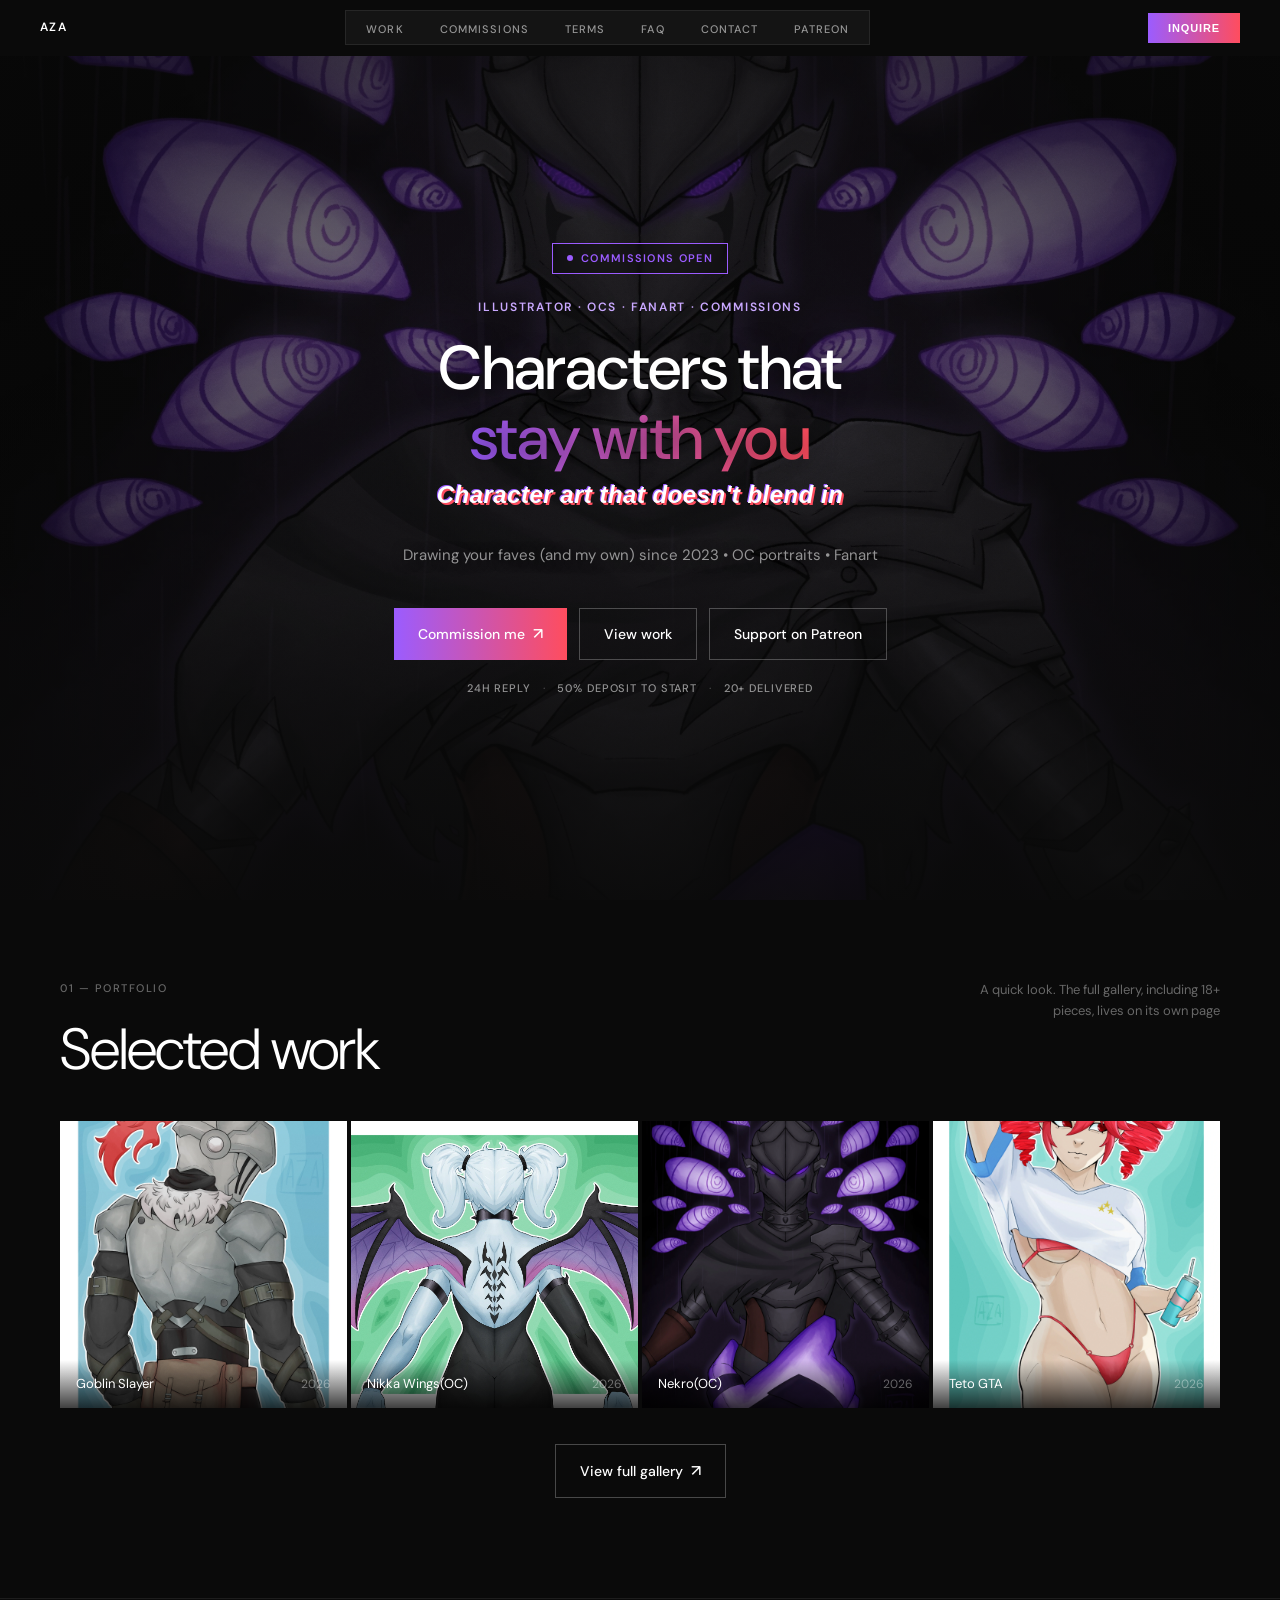
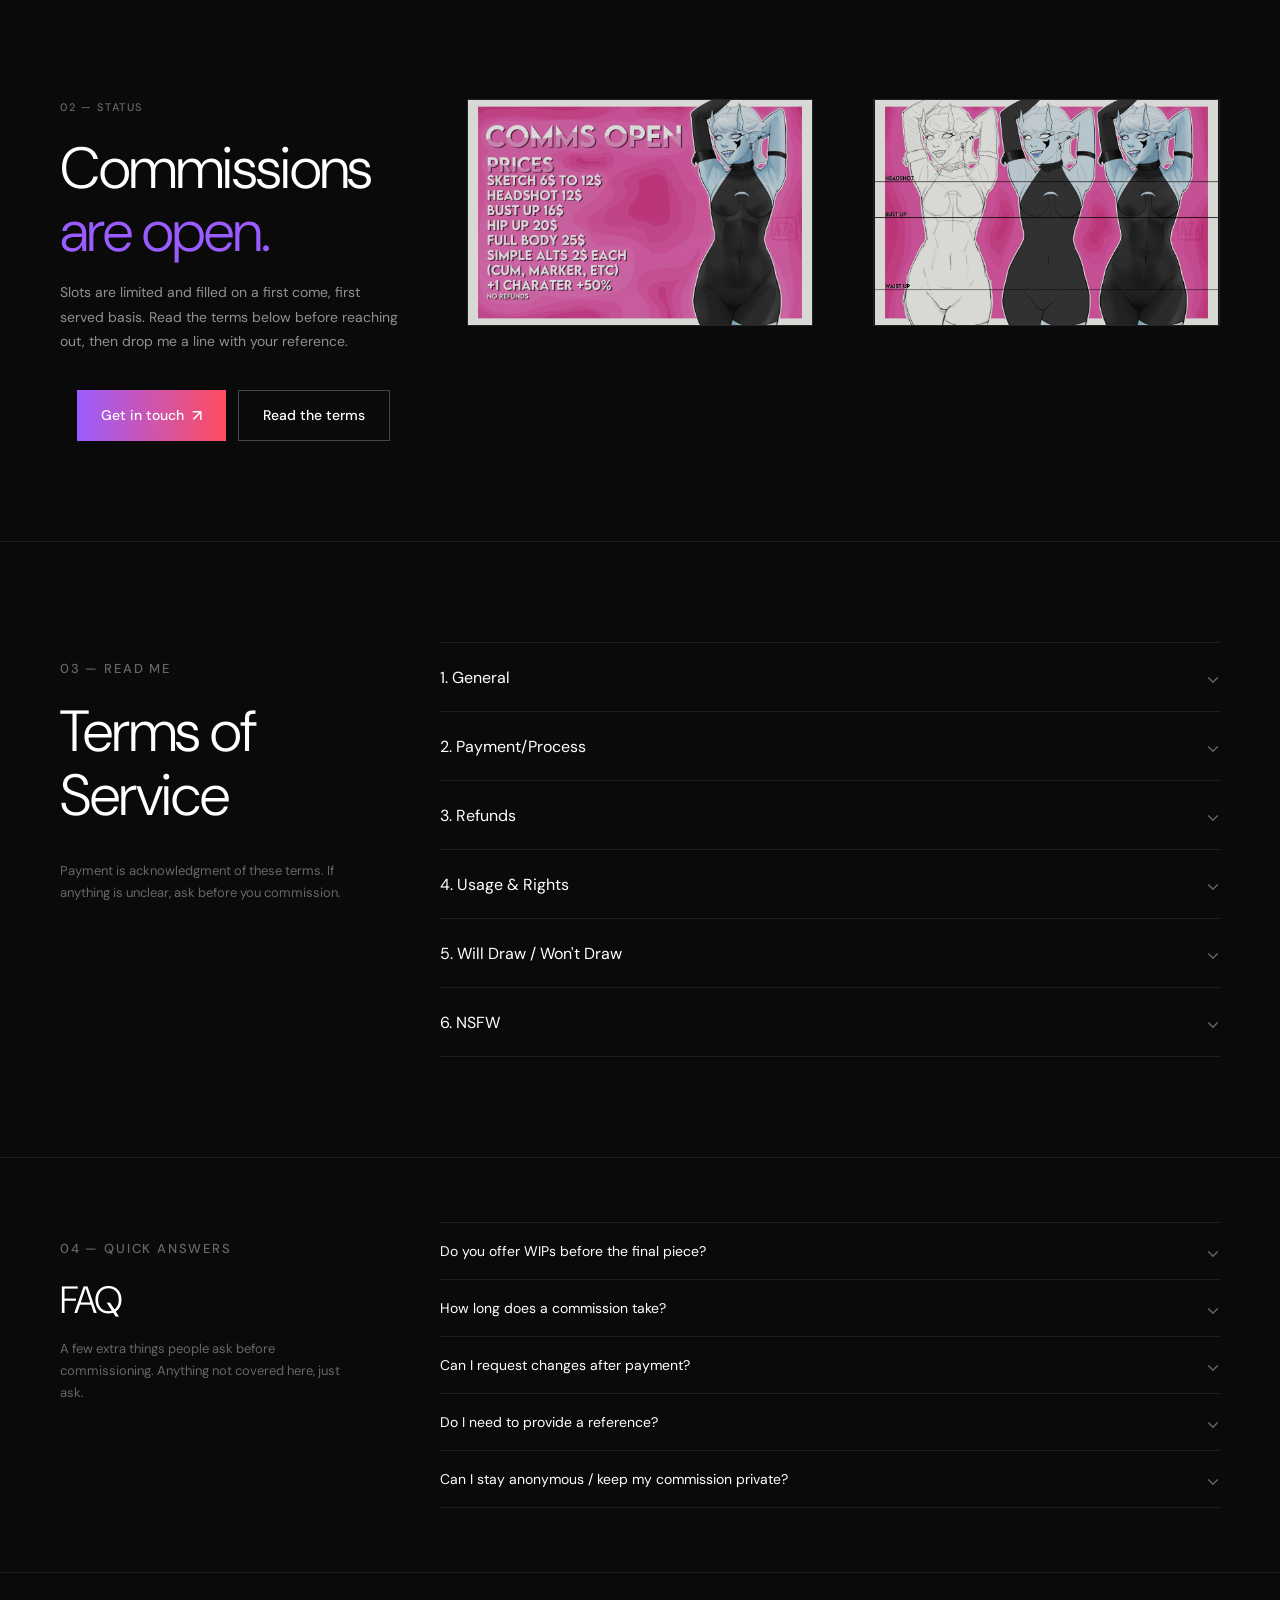
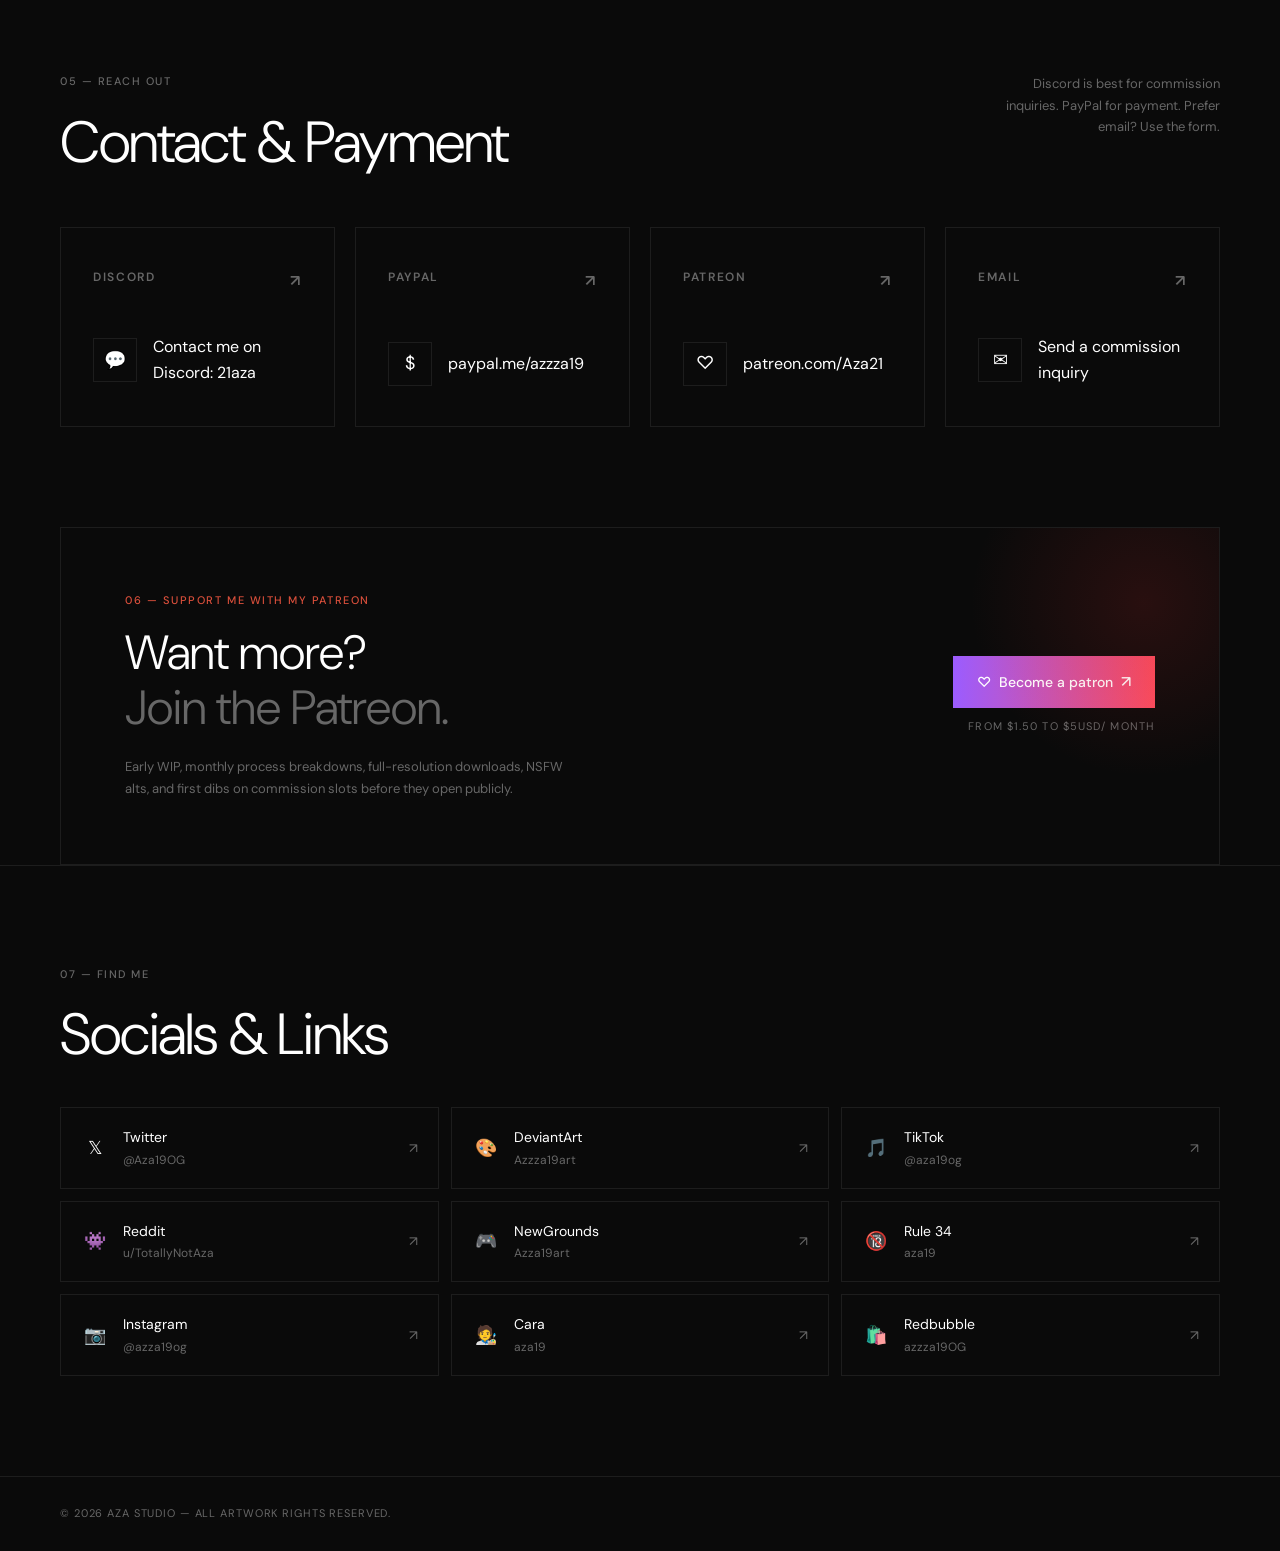
==== commit 7cc3e3a0: "wurrrh" ====
--- a/index.html
+++ b/index.html
@@ -8,12 +8,12 @@
   <!-- Open Graph / Social Preview -->
   <meta property="og:title" content="Aza Studio — Commissions Open" />
   <meta property="og:description" content="Character portraits, illustrations, and OC art. SFW & NSFW commissions currently open." />
-  <meta property="og:image" content="images/necro.webp" />
+  <meta property="og:image" content="images/banner.jpg" />
   <meta property="og:type" content="website" />
   <meta name="twitter:card" content="summary_large_image" />
   <meta name="twitter:title" content="Aza Studio — Commissions Open" />
   <meta name="twitter:description" content="Character portraits, illustrations, and OC art. SFW & NSFW commissions currently open." />
-  <meta name="twitter:image" content="https://azastudio.art/images/necro.webp" />
+  <meta name="twitter:image" content="https://azastudio.art/images/banner.jpg" />
   <link rel="preconnect" href="https://fonts.googleapis.com" />
   <link rel="preconnect" href="https://fonts.gstatic.com" crossorigin />
   <link href="https://fonts.googleapis.com/css2?family=Inter:wght@300;400;500;600&family=DM+Sans:wght@300;400;500&display=swap" rel="stylesheet" />
@@ -25,7 +25,7 @@
 
 <!-- ──────────────── NAV ──────────────── -->
 <nav id="navbar">
-  <a class="nav-logo" href="index.html">Aza Studio</a>
+  <a class="nav-logo" href="index.html">Aza</a>
   <ul class="nav-links">
     <li><a href="gallery.html">Work</a></li>
     <li><a href="#commissions">Commissions</a></li>
@@ -51,21 +51,24 @@
 
 <!-- ──────────────── HERO ──────────────── -->
 <section id="home">
-  <div class="hero-layout">
-    <div class="hero-copy">
-      <div class="status-badge"><span class="status-dot"></span>Commissions Open</div>
-      <p class="hero-kicker">AZA STUDIO / ILLUSTRATION</p>
-      <h1 class="hero-headline">I draw characters<br><span class="hero-headline-accent">worth remembering.</span></h1>
-      <p class="hero-desc">Inks, character sheets and creature designs — original characters, fanart, sketches and full illustrations, drawn in Aza Studio's signature style.</p>
-      <div class="btn-group hero-actions">
-        <a href="#contact" class="btn btn-primary">Hire me <span class="btn-arrow">→</span></a>
+  <div class="hero-media">
+    <img class="hero-media-img" src="images/necro.webp" alt="Aza Studio featured artwork" />
+    <div class="hero-scrim"></div>
+    <div class="hero-content">
+      <div class="status-badge">
+        <span class="status-dot"></span>
+        Commissions Open
+      </div>
+      <p class="hero-eyebrow">Illustrator · OCs · Fanart · Commissions</p>
+      <h1 class="hero-headline">Characters that<br><span class="hero-headline-accent">stay with you</span></h1>
+      <p class="hero-flourish">Character art that doesn't blend in</p>
+      <p class="hero-desc">Drawing your faves (and my own) since 2023 • OC portraits • Fanart </p>
+      <div class="btn-group">
+        <a href="#contact" class="btn btn-primary">Commission me <span class="btn-arrow">↗</span></a>
         <a href="gallery.html" class="btn btn-secondary">View work</a>
-        <a href="https://www.patreon.com/cw/Aza21" target="_blank" rel="noopener" class="btn btn-secondary">Support the ink</a>
-      </div>
-      <p class="hero-stats">24H REPLY <span class="hero-stats-sep">·</span> 50% DEPOSIT TO START <span class="hero-stats-sep">·</span> 40+ COMMISSIONS DELIVERED</p>
-    </div>
-    <div class="hero-art">
-      <div class="hero-art-frame"><img class="hero-bg-image" src="images/necro.webp" alt="Aza Studio artwork" /><div class="hero-art-glow"></div></div>
+        <a href="https://www.patreon.com/cw/Aza21" target="_blank" rel="noopener" class="btn btn-secondary">Support on Patreon</a>
+      </div>
+      <p class="hero-stats">24H REPLY <span class="hero-stats-sep">·</span> 50% DEPOSIT TO START <span class="hero-stats-sep">·</span> 20+ DELIVERED</p>
     </div>
   </div>
 </section>
@@ -77,7 +80,7 @@
       <p class="section-eyebrow">01 — Portfolio</p>
       <h2 class="section-title" style="margin-bottom:0">Selected work</h2>
     </div>
-    <p class="portfolio-header-note">A quick look. The full gallery — including 18+ pieces — lives on its own page.</p>
+    <p class="portfolio-header-note">A quick look. The full gallery, including 18+ pieces, lives on its own page</p>
   </div>
 
   <div class="gallery">
@@ -111,38 +114,6 @@
       <div class="gallery-caption">
         <span class="caption-title">Teto GTA</span>
         <span class="caption-year">2026</span>
-      </div>
-    </div>
-
-    <div class="gallery-item" onclick="openLightbox(this)">
-      <img class="art-placeholder" src="images/frieren.webp" alt="Frieren" loading="lazy" />
-      <div class="gallery-caption">
-        <span class="caption-title">Frieren</span>
-        <span class="caption-year">2026</span>
-      </div>
-    </div>
-
-    <div class="gallery-item" onclick="openLightbox(this)">
-      <img class="art-placeholder" src="images/jolyne.webp" alt="Christmas Jolyne" loading="lazy" />
-      <div class="gallery-caption">
-        <span class="caption-title">Christmas Jolyne</span>
-        <span class="caption-year">2025</span>
-      </div>
-    </div>
-
-    <div class="gallery-item" onclick="openLightbox(this)">
-      <img class="art-placeholder" src="images/horse.webp" alt="Horse Vgen Challenge" loading="lazy" />
-      <div class="gallery-caption">
-        <span class="caption-title">Horse Vgen Challenge</span>
-        <span class="caption-year">2026</span>
-      </div>
-    </div>
-
-    <div class="gallery-item" onclick="openLightbox(this)">
-      <img class="art-placeholder" src="images/asta.webp" alt="Asta" loading="lazy" />
-      <div class="gallery-caption">
-        <span class="caption-title">Asta</span>
-        <span class="caption-year">2025</span>
       </div>
     </div>
 
@@ -159,7 +130,7 @@
     <div class="comm-left">
       <p class="section-eyebrow">02 — Status</p>
       <h2 class="section-title">Commissions<br><span class="comm-open">are open.</span></h2>
-      <p class="comm-desc">Slots are limited and filled on a first-come, first-served basis. Read the terms below before reaching out, then drop me a line with your reference.</p>
+      <p class="comm-desc">Slots are limited and filled on a first come, first served basis. Read the terms below before reaching out, then drop me a line with your reference.</p>
       <div class="btn-group">
         <a href="#contact" class="btn btn-primary">Get in touch <span class="btn-arrow">↗</span></a>
         <a href="#terms" class="btn btn-secondary">Read the terms</a>
@@ -239,7 +210,7 @@
           <span class="accordion-icon">⌄</span>
         </button>
         <div class="accordion-body">
-          <p><strong style="color:var(--text)">Will draw:</strong> Illustrations, pinups, portraits, sfw/nsfw, OC's, sketches, linearts, Simple backgrounds (swirls, paint splatter, zoomed out character etc) and full colors/renders.<br><br><strong style="color:var(--text)">Won't draw:</strong> Loli/Shota (in any context), Real people in NSFW scenarios, Hate symbols, Revenge Porn, Logos, Thing outside of my artstyle (like for example Photorealism, Enviroments, Etc), Heavy fetishes like Scat, Inflation, Vore, or something that would make me uncomfortable, Exaggerated sized genitalia, Non consensual, AI generated references for commissions, anything else feel free to ask</p>
+          <p><strong style="color:var(--text)">Will draw:</strong> Illustrations, pinups, portraits, sfw/nsfw, OC's, sketches, linearts, Simple backgrounds (swirls, paint splatter, zoomed out character etc), I'm not a furry artist but I will draw Furry Art if requested, thumbnails and full colors/renders.<br><br><strong style="color:var(--text)">Won't draw:</strong> Loli/Shota (in any context), Real people in NSFW scenarios, Hate symbols, Revenge Porn, Logos, Thing outside of my artstyle (like for example Photorealism, Enviroments, Etc), Heavy fetishes like Scat, Inflation, Vore, or something that would make me uncomfortable, Exaggerated sized genitalia, Non consensual, AI generated references for commissions, anything else feel free to ask</p>
         </div>
       </div>
 
@@ -329,21 +300,10 @@
       <p class="section-eyebrow">05 — Reach Out</p>
       <h2 class="section-title" style="margin-bottom:0">Contact &amp; Payment</h2>
     </div>
-    <p class="contact-note">Discord is best for commission inquiries. PayPal for payment.</p>
+    <p class="contact-note">Discord is best for commission inquiries. PayPal for payment. Prefer email? Use the form.</p>
   </div>
 
   <div class="contact-cards">
-
-    <a href="contact.html" class="contact-card">
-      <div class="contact-card-label">
-        EMAIL
-        <span class="contact-arrow">↗</span>
-      </div>
-      <div class="contact-val">
-        <span class="contact-icon">✉️</span>
-        contact@azastudio.art
-      </div>
-    </a>
 
     <a href="https://discord.gg/rvh2tM8h9e" class="contact-card">
       <div class="contact-card-label">
@@ -375,6 +335,17 @@
       <div class="contact-val">
         <span class="contact-icon">♡</span>
         patreon.com/Aza21
+      </div>
+    </a>
+
+    <a href="inquiry.html" class="contact-card">
+      <div class="contact-card-label">
+        EMAIL
+        <span class="contact-arrow">↗</span>
+      </div>
+      <div class="contact-val">
+        <span class="contact-icon">✉</span>
+        Send a commission inquiry
       </div>
     </a>
 
--- a/style.css
+++ b/style.css
@@ -8,8 +8,11 @@
   --text:      #ffffff;
   --muted:     rgba(255,255,255,0.38);
   --subdued:   rgba(255,255,255,0.55);
-  --accent:    #00e5a0;
+  --accent:    #9b5cff;
   --accent-red:#d94f3b;
+  --accent-purple: #9b5cff;
+  --accent-vivid-red: #ff4d5e;
+  --gradient-hero: linear-gradient(90deg, var(--accent-purple), var(--accent-vivid-red));
   --font-sans: 'DM Sans', 'Inter', sans-serif;
 }
 
@@ -52,8 +55,12 @@
 
 .nav-links {
   display: flex;
-  gap: 36px;
+  gap: 4px;
   list-style: none;
+  background: rgba(255,255,255,0.04);
+  border: 1px solid var(--border);
+  padding: 4px;
+  border-radius: 0;
 }
 .nav-links a {
   font-size: 11px;
@@ -62,10 +69,12 @@
   text-transform: uppercase;
   color: var(--subdued);
   text-decoration: none;
-  transition: color 0.2s;
-}
-.nav-links a:hover { color: var(--text); }
-.nav-links a.active { color: var(--text); }
+  padding: 7px 16px;
+  border-radius: 0;
+  transition: color 0.2s, background 0.2s;
+}
+.nav-links a:hover { color: var(--text); background: rgba(255,255,255,0.06); }
+.nav-links a.active { color: var(--text); background: rgba(155,92,255,0.22); }
 
 .mobile-menu a.active { color: var(--text); }
 
@@ -76,18 +85,20 @@
 }
 
 .nav-inquire {
-  font-size: 12px;
+  font-size: 11px;
   font-weight: 600;
   letter-spacing: 0.08em;
   text-transform: uppercase;
-  color: var(--text);
-  text-decoration: underline;
-  text-underline-offset: 3px;
+  color: #fff;
+  text-decoration: none;
   cursor: pointer;
-  background: none;
+  background: var(--gradient-hero);
   border: none;
-}
-.nav-inquire:hover { color: var(--accent); }
+  padding: 9px 20px;
+  border-radius: 0;
+  transition: filter 0.2s;
+}
+.nav-inquire:hover { filter: brightness(1.1); color: #fff; }
 
 .nav-hamburger {
   display: none;
@@ -134,43 +145,61 @@
 .mobile-menu a:last-child { border-bottom: none; }
 
 /* ─── HERO ─── */
-#home {
+#home { padding: 0; }
+
+.hero-media {
+  position: relative;
+  width: 100%;
   min-height: 100vh;
   display: flex;
   align-items: center;
-  padding: 80px 60px 60px;
-}
-
-.hero-layout {
-  display: flex;
-  align-items: center;
   justify-content: center;
+  overflow: hidden;
+}
+
+.hero-media-img {
+  position: absolute;
+  inset: 0;
   width: 100%;
+  height: 100%;
+  object-fit: cover;
+  object-position: center 25%;
+}
+
+.hero-scrim {
+  position: absolute;
+  inset: 0;
+  background:
+    linear-gradient(180deg, rgba(10,10,10,0.55) 0%, rgba(10,10,10,0.35) 30%, rgba(10,10,10,0.55) 65%, rgba(10,10,10,0.92) 100%),
+    radial-gradient(ellipse at center, rgba(10,10,10,0.15) 0%, rgba(10,10,10,0.6) 100%);
+}
+
+.hero-content {
+  position: relative;
+  z-index: 1;
+  display: flex;
+  flex-direction: column;
+  align-items: center;
   text-align: center;
-}
-
-.hero-inner {
-  display: flex;
-  flex-direction: column;
-  align-items: center;
   max-width: 680px;
-}
-
-.hero-title-wrap {
-  display: flex;
-  align-items: center;
-  justify-content: center;
-  width: 100%;
-  margin-bottom: 32px;
-  overflow: visible;
-}
-.hero-bg-image {
-  display: block;
-  width: 1500px;
-  height: 500px;
-  object-fit: cover;
-  -webkit-mask-image: radial-gradient(ellipse at center, black 40%, transparent 75%);
-  mask-image: radial-gradient(ellipse at center, black 40%, transparent 75%);
+  padding: 100px 24px 60px;
+}
+
+.hero-ribbon {
+  position: absolute;
+  top: 54px;
+  right: -64px;
+  z-index: 2;
+  background: rgba(8,8,8,0.92);
+  color: #fff;
+  font-size: 12px;
+  font-weight: 600;
+  letter-spacing: 0.06em;
+  text-transform: uppercase;
+  padding: 10px 72px;
+  transform: rotate(18deg);
+  border: 1px solid rgba(255,255,255,0.15);
+  white-space: nowrap;
 }
 
 .status-badge {
@@ -184,7 +213,9 @@
   letter-spacing: 0.12em;
   text-transform: uppercase;
   color: var(--accent);
-  margin-bottom: 40px;
+  margin-bottom: 24px;
+  background: rgba(10,10,10,0.4);
+  backdrop-filter: blur(2px);
 }
 .status-dot {
   width: 6px; height: 6px;
@@ -195,6 +226,15 @@
 @keyframes pulse {
   0%, 100% { opacity: 1; }
   50%       { opacity: 0.3; }
+}
+
+.hero-eyebrow {
+  font-size: 12px;
+  font-weight: 600;
+  letter-spacing: 0.14em;
+  text-transform: uppercase;
+  color: #c9a8ff;
+  margin-bottom: 16px;
 }
 
 .hero-title {
@@ -213,26 +253,36 @@
   letter-spacing: -0.01em;
   color: var(--text);
   margin-bottom: 4px;
-}
-.hero-headline-accent { color: var(--accent); }
+  text-shadow: 0 2px 24px rgba(0,0,0,0.5);
+}
+.hero-headline-accent {
+  background: var(--gradient-hero);
+  -webkit-background-clip: text;
+  background-clip: text;
+  color: transparent;
+}
 
 .hero-flourish {
-  font-family: 'Sancreek', serif;
-  font-weight: 400;
-  font-size: clamp(22px, 3vw, 32px);
-  letter-spacing: 0.04em;
-  color: var(--accent-red);
+  font-family: var(--font-sans);
+  font-style: italic;
+  font-weight: 800;
+  font-size: clamp(18px, 2.4vw, 24px);
+  letter-spacing: 0.02em;
+  color: #fff;
+  text-shadow: 2px 2px 0 var(--accent-vivid-red), -1px -1px 0 var(--accent-purple);
   margin-bottom: 28px;
 }
 
 .hero-stats {
-  font-size: 12px;
-  letter-spacing: 0.04em;
-  color: var(--muted);
+  font-size: 11px;
+  font-weight: 500;
+  letter-spacing: 0.08em;
+  text-transform: uppercase;
+  color: var(--subdued);
   margin-top: 20px;
 }
 .hero-stats-sep {
-  color: var(--border);
+  color: rgba(255,255,255,0.25);
   margin: 0 8px;
 }
 
@@ -243,6 +293,7 @@
   margin-bottom: 40px;
   max-width: 500px;
   text-align: center;
+  text-shadow: 0 1px 12px rgba(0,0,0,0.5);
 }
 
 .btn-group { display: flex; gap: 12px; flex-wrap: wrap; justify-content: center; }
@@ -256,20 +307,21 @@
   font-weight: 500;
   cursor: pointer;
   text-decoration: none;
-  transition: background 0.2s, color 0.2s;
+  transition: background 0.2s, color 0.2s, filter 0.2s, border-color 0.2s;
   border: none;
+  border-radius: 0;
 }
 .btn-primary {
-  background: var(--text);
-  color: var(--bg);
-}
-.btn-primary:hover { background: #e0e0e0; }
+  background: var(--gradient-hero);
+  color: #fff;
+}
+.btn-primary:hover { filter: brightness(1.1); }
 .btn-secondary {
   background: transparent;
   color: var(--text);
   border: 1px solid rgba(255,255,255,0.25);
 }
-.btn-secondary:hover { background: var(--bg-hover); }
+.btn-secondary:hover { background: var(--bg-hover); border-color: rgba(255,255,255,0.4); }
 
 .btn-arrow { font-size: 16px; }
 
@@ -640,19 +692,23 @@
 .contact-cards {
   display: grid;
   grid-template-columns: repeat(4, 1fr);
-  gap: 12px;
-  max-width: 900px;
+  gap: 20px;
+  max-width: 1400px;
   margin: 0 auto;
 }
 
 .contact-card {
   border: 1px solid var(--border);
-  padding: 24px;
+  padding: 40px 32px;
+  min-height: 200px;
+  min-width: 0;
+  display: flex;
+  flex-direction: column;
+  justify-content: space-between;
   position: relative;
   cursor: pointer;
   transition: border-color 0.2s, background 0.2s;
   text-decoration: none;
-  display: block;
 }
 .contact-card:hover {
   border-color: rgba(255,255,255,0.2);
@@ -660,32 +716,38 @@
 }
 
 .contact-card-label {
-  font-size: 10px;
+  font-size: 12px;
   font-weight: 600;
   letter-spacing: 0.14em;
   text-transform: uppercase;
   color: var(--muted);
-  margin-bottom: 20px;
+  margin-bottom: 28px;
   display: flex;
   justify-content: space-between;
 }
 
-.contact-arrow { color: var(--muted); font-size: 14px; }
+.contact-arrow { color: var(--muted); font-size: 16px; }
 
 .contact-val {
   display: flex;
   align-items: center;
-  gap: 12px;
-  font-size: 14px;
-  color: var(--text);
+  gap: 16px;
+  font-size: 16px;
+  color: var(--text);
+  min-width: 0;
+}
+.contact-val span:last-child {
+  overflow-wrap: break-word;
+  word-break: break-word;
+  min-width: 0;
 }
 .contact-icon {
-  width: 32px; height: 32px;
+  width: 44px; height: 44px;
   border: 1px solid var(--border);
   display: flex;
   align-items: center;
   justify-content: center;
-  font-size: 14px;
+  font-size: 18px;
   flex-shrink: 0;
 }
 
@@ -923,40 +985,97 @@
 }
 .page-hero-back:hover { color: var(--text); }
 
-/* ─── CONTACT FORM PAGE ─── */
-.contact-form-wrap { max-width: 640px; margin: 0 auto; }
-.form-row { display: grid; grid-template-columns: 1fr 1fr; gap: 16px; }
-.form-field { display: flex; flex-direction: column; gap: 8px; margin-bottom: 18px; }
-.form-field label {
-  font-size: 10px; font-weight: 600; letter-spacing: 0.14em;
-  text-transform: uppercase; color: var(--muted);
-}
-.form-field input,
-.form-field select,
-.form-field textarea {
+/* ─── INQUIRY FORM ─── */
+.inquiry-wrap { max-width: 620px; margin: 0 auto; }
+
+.inquiry-intro {
+  font-size: 14px;
+  color: var(--subdued);
+  line-height: 1.7;
+  margin-bottom: 40px;
+}
+.inquiry-intro a,
+.inquiry-note a,
+.inquiry-fallback a { color: var(--text); text-decoration: underline; text-underline-offset: 2px; }
+.inquiry-intro a:hover,
+.inquiry-note a:hover,
+.inquiry-fallback a:hover { color: var(--accent-purple); }
+
+.inquiry-form { display: flex; flex-direction: column; gap: 24px; }
+
+.form-row { display: flex; flex-direction: column; gap: 8px; }
+
+.form-row label,
+.form-label-static {
+  font-size: 11px;
+  font-weight: 600;
+  letter-spacing: 0.1em;
+  text-transform: uppercase;
+  color: var(--muted);
+}
+
+.inquiry-form input[type="text"],
+.inquiry-form input[type="email"],
+.inquiry-form select,
+.inquiry-form textarea {
   background: var(--bg-card);
   border: 1px solid var(--border);
   color: var(--text);
   font-family: var(--font-sans);
   font-size: 14px;
   padding: 12px 14px;
-}
-.form-field textarea { resize: vertical; min-height: 140px; }
-.form-field input:focus,
-.form-field select:focus,
-.form-field textarea:focus { outline: none; border-color: rgba(255,255,255,0.25); }
-.form-field input::placeholder,
-.form-field textarea::placeholder { color: var(--muted); }
-.form-submit-row { display: flex; align-items: center; gap: 16px; margin-top: 8px; flex-wrap: wrap; }
-.form-note { font-size: 12px; color: var(--muted); }
-.form-success {
-  display: none; margin-top: 20px; padding: 14px 16px;
-  border: 1px solid rgba(120,200,150,0.35); background: rgba(120,200,150,0.08);
-  color: #9fe3b8; font-size: 13px;
-}
-.form-success.show { display: block; }
+  width: 100%;
+  border-radius: 4px;
+}
+.inquiry-form input::placeholder,
+.inquiry-form textarea::placeholder { color: var(--muted); }
+.inquiry-form input:focus,
+.inquiry-form select:focus,
+.inquiry-form textarea:focus {
+  outline: none;
+  border-color: var(--accent-purple);
+}
+.inquiry-form textarea { resize: vertical; line-height: 1.6; }
+.inquiry-form select { cursor: pointer; }
+
+.radio-group { display: flex; gap: 20px; flex-wrap: wrap; }
+.radio-option,
+.checkbox-option {
+  display: flex;
+  align-items: center;
+  gap: 8px;
+  font-size: 14px;
+  color: var(--subdued);
+  cursor: pointer;
+  text-transform: none;
+  letter-spacing: normal;
+  font-weight: 400;
+}
+.radio-option input,
+.checkbox-option input { accent-color: var(--accent-purple); width: 15px; height: 15px; cursor: pointer; }
+
+.inquiry-note {
+  font-size: 12px;
+  color: var(--muted);
+  line-height: 1.6;
+  margin-top: -8px;
+}
+
+.inquiry-fallback {
+  font-size: 12px;
+  color: var(--muted);
+  margin-top: 4px;
+}
+
+.inquiry-status {
+  font-size: 13px;
+  min-height: 18px;
+}
+.inquiry-status-success { color: var(--accent); }
+.inquiry-status-error { color: var(--accent-vivid-red); }
+
 @media (max-width: 560px) {
-  .form-row { grid-template-columns: 1fr; }
+  .radio-group { gap: 14px; }
 }
 
 /* Scrollbar */
@@ -968,8 +1087,10 @@
   nav { padding: 0 24px; }
   .nav-links { display: none; }
   .nav-hamburger { display: flex; align-items: center; justify-content: center; }
-  .hero-bg-image { width: 100%; height: auto; aspect-ratio: 3 / 1; }
-  #home { padding: 100px 24px 60px; }
+  .hero-media { min-height: 90vh; }
+  .hero-content { padding: 90px 24px 50px; }
+  .hero-ribbon { font-size: 10px; padding: 8px 60px; top: 46px; right: -58px; }
+  #home { padding: 0; }
   .section { padding: 72px 24px; }
   .commissions-grid,
   .terms-grid { grid-template-columns: 1fr; gap: 40px; }
@@ -995,28 +1116,6 @@
   .tab { margin-right: 20px; }
   .patreon-title { font-size: clamp(24px, 8vw, 36px); }
   .hero-desc { font-size: 14px; }
+  .hero-ribbon { display: none; }
   section .section-title { font-size: clamp(30px, 8vw, 44px); }
 }
-
-
-/* HOMEPAGE HERO REDESIGN */
-#home{position:relative;min-height:100vh;padding:118px 60px 76px;overflow:hidden;isolation:isolate;background:radial-gradient(circle at 78% 48%,rgba(160,42,95,.16),transparent 34%),radial-gradient(circle at 58% 30%,rgba(217,79,59,.10),transparent 28%),var(--bg)}
-#home:before{content:'';position:absolute;inset:56px 0 0;z-index:-2;opacity:.22;background-image:linear-gradient(rgba(255,255,255,.035) 1px,transparent 1px),linear-gradient(90deg,rgba(255,255,255,.035) 1px,transparent 1px);background-size:52px 52px;mask-image:linear-gradient(to bottom,black,transparent 88%)}
-#home:after{content:'';position:absolute;left:-10%;right:-10%;bottom:-45%;height:75%;z-index:-1;background:repeating-linear-gradient(78deg,transparent 0,transparent 46px,rgba(255,255,255,.025) 47px,transparent 48px);transform:perspective(500px) rotateX(55deg);transform-origin:center top;pointer-events:none}
-.hero-layout{max-width:1400px;margin:0 auto;text-align:left}
-.hero-copy{display:flex;flex-direction:column;align-items:stretch;position:relative;z-index:2;max-width:650px;margin:0 auto}
-.status-badge{margin-bottom:24px;border-color:rgba(217,79,59,.65);color:var(--accent-red);background:rgba(217,79,59,.05)}
-.status-dot{background:var(--accent-red)}
-.hero-kicker{color:var(--muted);font-size:10px;font-weight:600;letter-spacing:.2em;text-transform:uppercase;margin-bottom:14px}
-.hero-headline{font-size:clamp(48px,6vw,82px);line-height:.98;font-weight:500;letter-spacing:-.045em;margin-bottom:8px;max-width:760px}
-.hero-headline-accent{display:block;text-align:center;line-height:1.15;padding-bottom:.08em;color:transparent;background:linear-gradient(100deg,#d22bdc 0%,#8d70ff 52%,#7298ff 100%);background-clip:text;-webkit-background-clip:text}
-.hero-desc{max-width:500px;margin:0 auto 28px;color:var(--subdued);text-align:center;font-size:14px}
-.hero-actions{justify-content:center}.hero-actions .btn-primary{background:#d92d8c;color:#fff;box-shadow:0 0 28px rgba(217,45,140,.18)}.hero-actions .btn-primary:hover{background:#ef3da1}.hero-actions .btn-secondary{background:rgba(0,0,0,.25);backdrop-filter:blur(8px)}
-.hero-stats{margin-top:18px;text-transform:uppercase;font-size:9px;letter-spacing:.16em;text-align:center}
-.hero-art{position:absolute;inset:0;z-index:0;pointer-events:none}.hero-art-frame{position:absolute;inset:0;overflow:hidden;border:none;background:transparent;box-shadow:none}
-.hero-art-frame:before{content:'';position:absolute;inset:0;z-index:1;background:linear-gradient(90deg,rgba(5,5,8,.62),rgba(5,5,8,.18) 42%,transparent 62%),linear-gradient(0deg,rgba(5,5,8,.5),transparent 30%,transparent 75%,rgba(5,5,8,.25));pointer-events:none}.hero-art-frame:after{content:'';position:absolute;inset:0;z-index:2;pointer-events:none;background:radial-gradient(circle at 68% 45%,transparent 45%,rgba(8,8,10,.2) 100%)}
-.hero-bg-image{width:100%;height:100%;object-fit:cover;object-position:68% 20%;display:block;opacity:1;filter:saturate(.95) contrast(1.02);-webkit-mask-image:linear-gradient(0deg,transparent,black 30%,black 78%,transparent);mask-image:linear-gradient(0deg,transparent,black 30%,black 78%,transparent);transition:transform 1.2s ease}.hero-art:hover .hero-bg-image{transform:scale(1.03)}
-.hero-art-glow{position:absolute;width:420px;height:420px;right:6%;top:15%;border-radius:50%;background:rgba(180,40,120,.16);filter:blur(90px);pointer-events:none;z-index:0}
-@media(max-width:1100px){.hero-copy{max-width:760px}.hero-art-frame:before{background:linear-gradient(0deg,rgba(5,5,8,.72),rgba(5,5,8,.3) 45%,transparent 68%)}}
-@media(max-width:900px){#home{padding:100px 24px 60px}.hero-headline{font-size:clamp(44px,9vw,68px)}}
-@media(max-width:560px){#home{padding:92px 18px 48px}.hero-headline{font-size:clamp(39px,11vw,56px)}.hero-actions{width:100%}.hero-actions .btn{flex:1 1 auto;justify-content:center}}
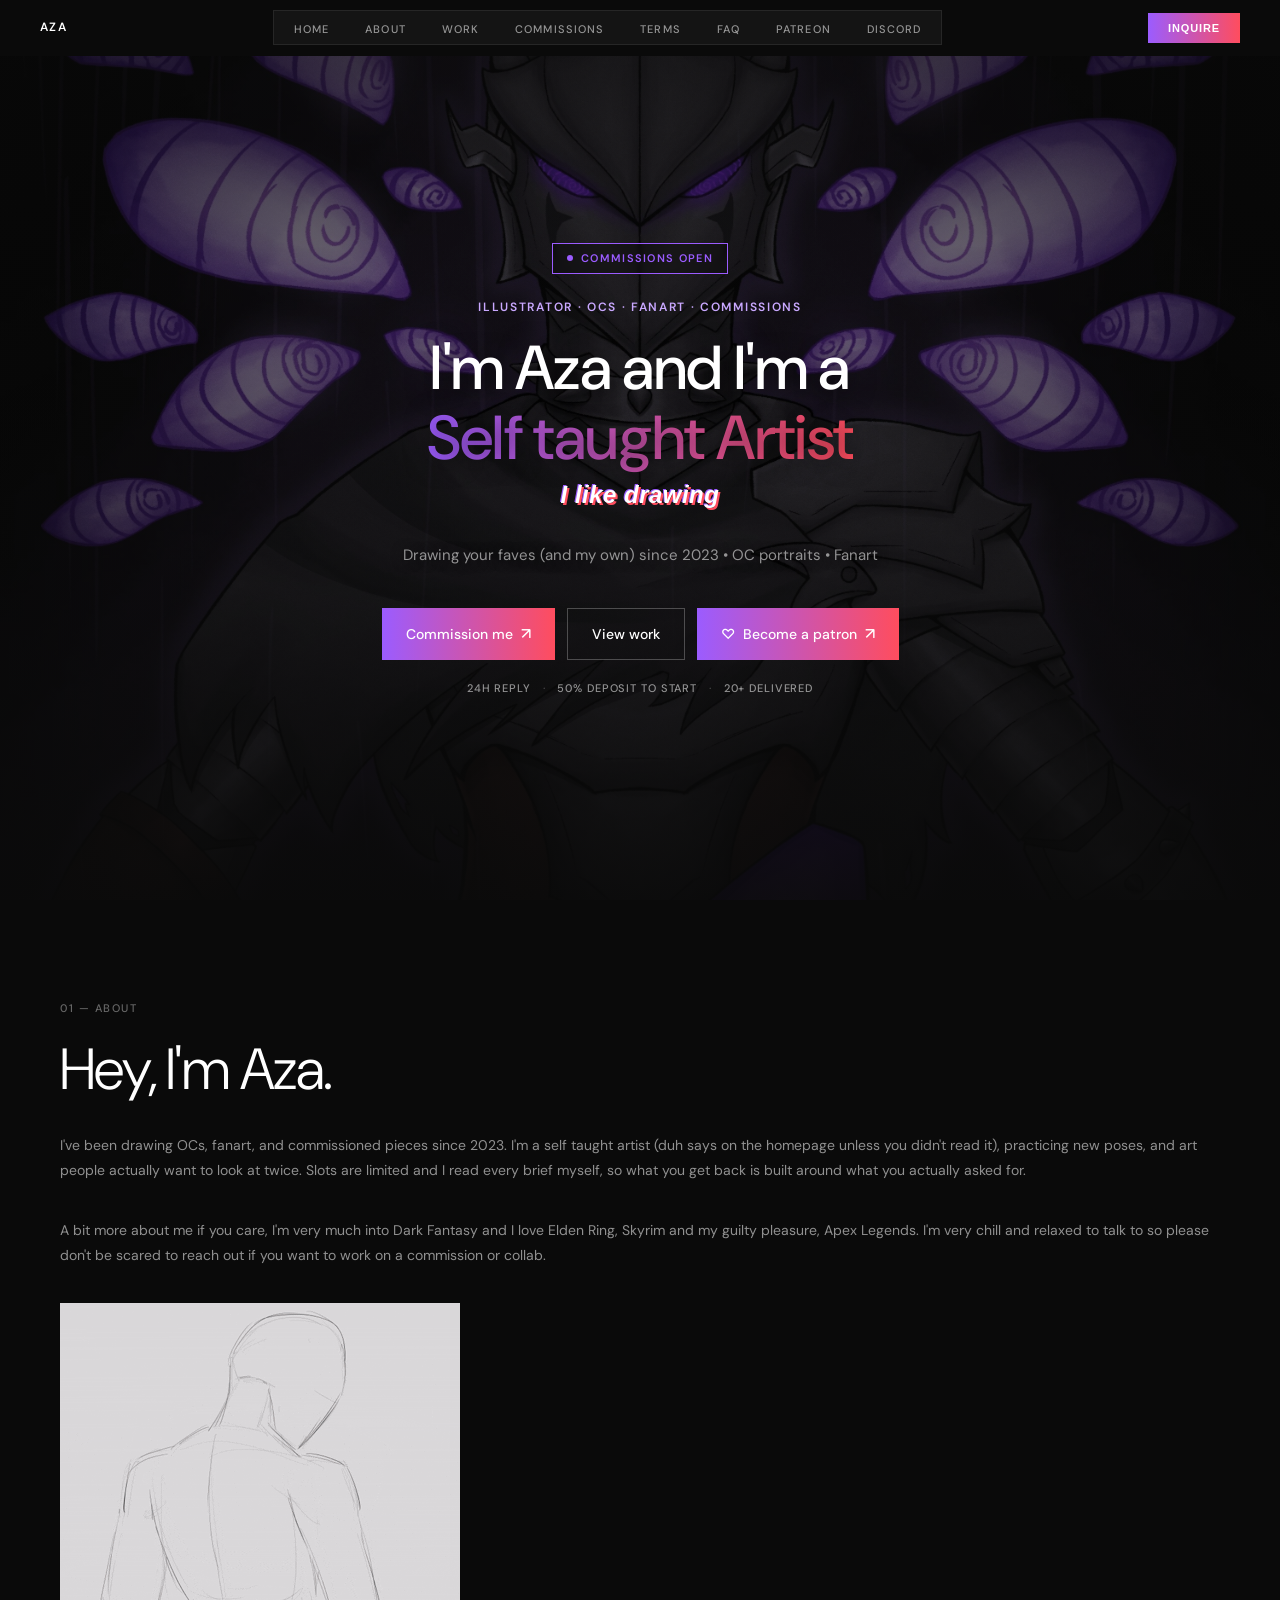
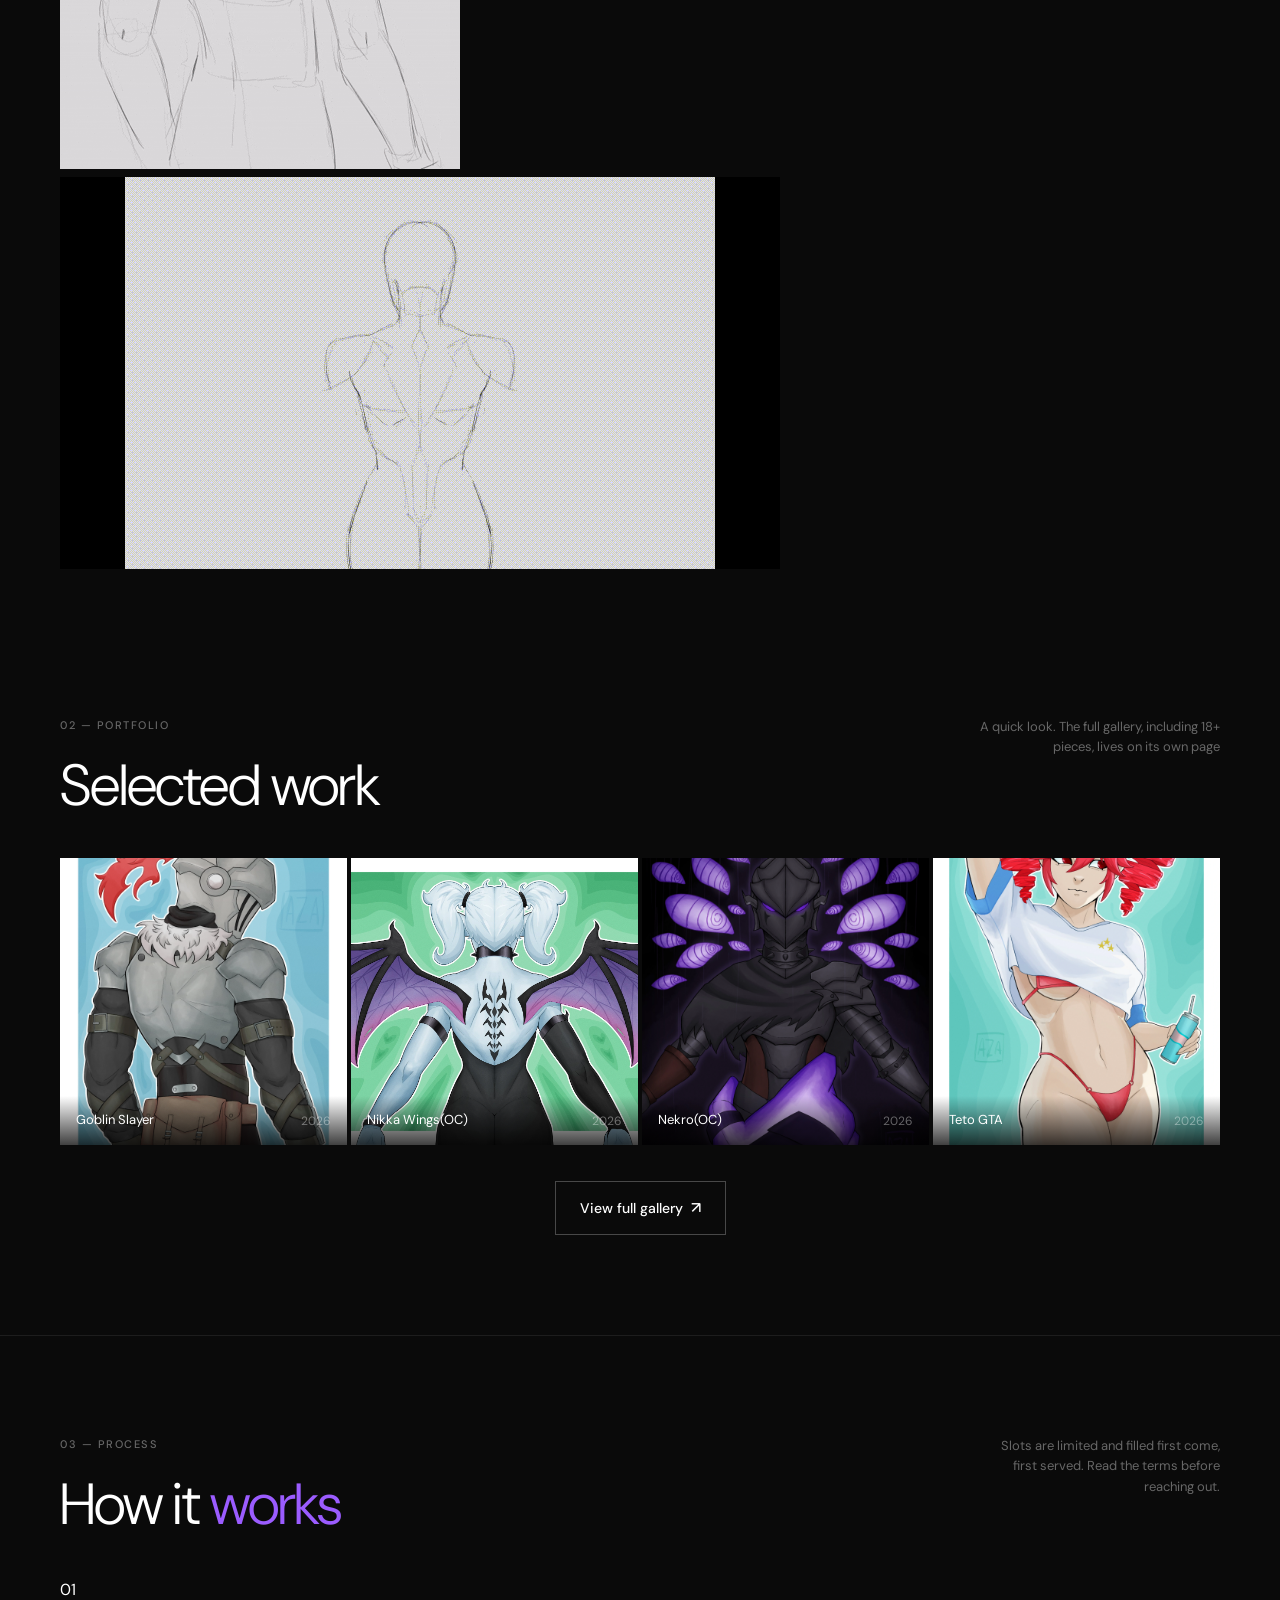
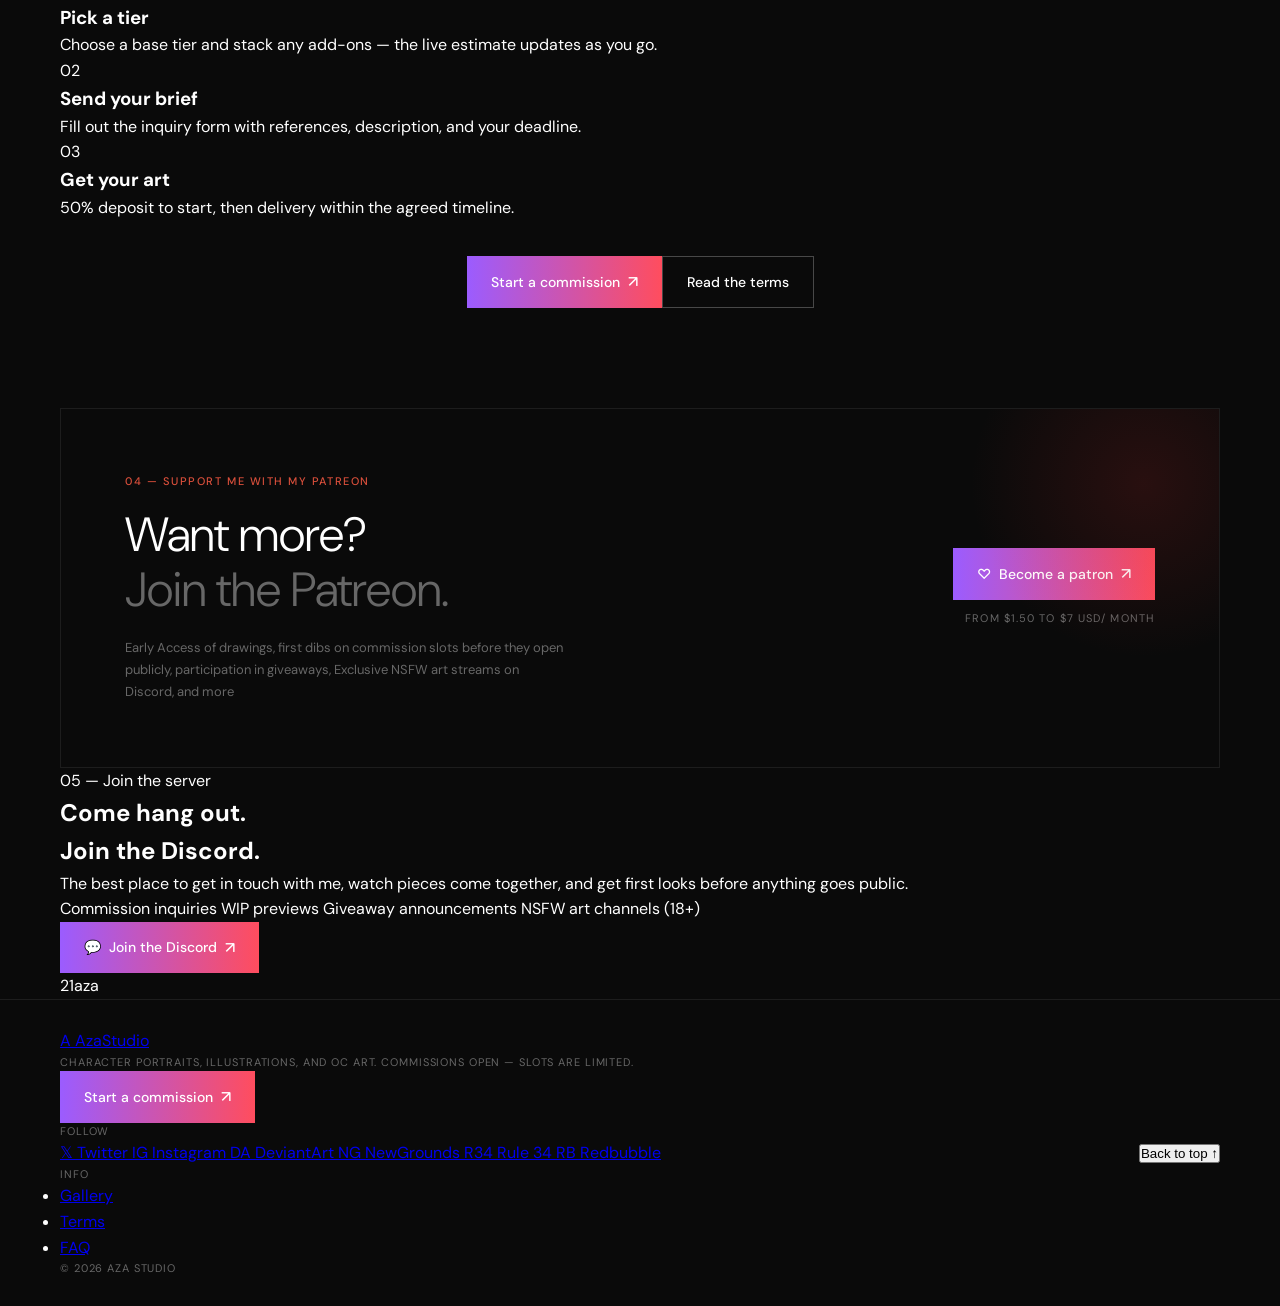
==== commit f4b9784d: "errrm" ====
--- a/index.html
+++ b/index.html
@@ -8,7 +8,7 @@
   <!-- Open Graph / Social Preview -->
   <meta property="og:title" content="Aza Studio — Commissions Open" />
   <meta property="og:description" content="Character portraits, illustrations, and OC art. SFW & NSFW commissions currently open." />
-  <meta property="og:image" content="images/banner.jpg" />
+  <meta property="og:image" content="https://azastudio.art/images/banner.jpg" />
   <meta property="og:type" content="website" />
   <meta name="twitter:card" content="summary_large_image" />
   <meta name="twitter:title" content="Aza Studio — Commissions Open" />
@@ -18,7 +18,7 @@
   <link rel="preconnect" href="https://fonts.gstatic.com" crossorigin />
   <link href="https://fonts.googleapis.com/css2?family=Inter:wght@300;400;500;600&family=DM+Sans:wght@300;400;500&display=swap" rel="stylesheet" />
   <link href="https://fonts.googleapis.com/css2?family=Sancreek&display=swap" rel="stylesheet">
-  <link rel="icon" type="images/favicon.png" href="images/favicon.png" />
+  <link rel="icon" type="image/png" href="images/favicon.webp" />
   <link rel="stylesheet" href="style.css" />
 </head>
 <body>
@@ -27,26 +27,30 @@
 <nav id="navbar">
   <a class="nav-logo" href="index.html">Aza</a>
   <ul class="nav-links">
+    <li><a href="index.html">Home</a></li>
+    <li><a href="#about">About</a></li>
     <li><a href="gallery.html">Work</a></li>
-    <li><a href="#commissions">Commissions</a></li>
-    <li><a href="#terms">Terms</a></li>
-    <li><a href="#faq">FAQ</a></li>
-    <li><a href="#contact">Contact</a></li>
+    <li><a href="commission.html">Commissions</a></li>
+    <li><a href="commission.html#terms">Terms</a></li>
+    <li><a href="commission.html#faq">FAQ</a></li>
     <li><a href="#patreon">Patreon</a></li>
+    <li><a href="#discord">Discord</a></li>
   </ul>
   <div class="nav-right">
     <button class="nav-hamburger" onclick="toggleMobileMenu()" aria-label="Open menu">☰</button>
-    <button class="nav-inquire" onclick="document.getElementById('contact').scrollIntoView({behavior:'smooth'})">Inquire</button>
+    <button class="nav-inquire" onclick="window.location.href='commission.html#inquiry'">Inquire</button>
   </div>
 </nav>
 
 <div class="mobile-menu" id="mobileMenu">
+  <a href="index.html">Home</a>
+  <a href="#about" onclick="closeMobileMenu()">About</a>
   <a href="gallery.html">Work</a>
-  <a href="#commissions" onclick="closeMobileMenu()">Commissions</a>
-  <a href="#terms" onclick="closeMobileMenu()">Terms</a>
-  <a href="#faq" onclick="closeMobileMenu()">FAQ</a>
-  <a href="#contact" onclick="closeMobileMenu()">Contact</a>
+  <a href="commission.html">Commissions</a>
+  <a href="commission.html#terms" onclick="closeMobileMenu()">Terms</a>
+  <a href="commission.html#faq" onclick="closeMobileMenu()">FAQ</a>
   <a href="#patreon" onclick="closeMobileMenu()">Patreon</a>
+  <a href="#discord" onclick="closeMobileMenu()">Discord</a>
 </div>
 
 <!-- ──────────────── HERO ──────────────── -->
@@ -60,16 +64,47 @@
         Commissions Open
       </div>
       <p class="hero-eyebrow">Illustrator · OCs · Fanart · Commissions</p>
-      <h1 class="hero-headline">Characters that<br><span class="hero-headline-accent">stay with you</span></h1>
-      <p class="hero-flourish">Character art that doesn't blend in</p>
+      <h1 class="hero-headline">I'm Aza and I'm a<br><span class="hero-headline-accent">Self taught Artist</span></h1>
+      <p class="hero-flourish">I like drawing </p>
       <p class="hero-desc">Drawing your faves (and my own) since 2023 • OC portraits • Fanart </p>
       <div class="btn-group">
-        <a href="#contact" class="btn btn-primary">Commission me <span class="btn-arrow">↗</span></a>
+        <a href="commission.html" class="btn btn-primary">Commission me <span class="btn-arrow">↗</span></a>
         <a href="gallery.html" class="btn btn-secondary">View work</a>
-        <a href="https://www.patreon.com/cw/Aza21" target="_blank" rel="noopener" class="btn btn-secondary">Support on Patreon</a>
+        <a href="https://www.patreon.com/cw/Aza21" target="_blank" rel="noopener" class="btn btn-primary btn-patreon">
+			<span>♡</span> Become a patron <span class="btn-arrow">↗</span>
+		</a>
       </div>
       <p class="hero-stats">24H REPLY <span class="hero-stats-sep">·</span> 50% DEPOSIT TO START <span class="hero-stats-sep">·</span> 20+ DELIVERED</p>
-    </div>
+      <a href="#work" class="scroll-cue" aria-label="Scroll to see work"><span class="scroll-cue-dot"></span></a>
+    </div>
+  </div>
+</section>
+
+<!-- ──────────────── ABOUT ──────────────── -->
+<section id="about" class="section" style="padding-bottom:60px;">
+  <div class="about-container">
+    
+    <!-- 1. Text on the Left -->
+    <div class="about-content">
+      <p class="section-eyebrow">01 — About</p>
+      <h2 class="section-title">Hey, I'm Aza.</h2>
+      <p class="comm-desc" style="max-width:none;">I've been drawing OCs, fanart, and commissioned pieces since 2023. I'm a self taught artist (duh says on the homepage unless you didn't read it), practicing new poses, and art people actually want to look at twice. Slots are limited and I read every brief myself, so what you get back is built around what you actually asked for.</p>
+      <p class="comm-desc" style="max-width:none;">A bit more about me if you care, I'm very much into Dark Fantasy and I love Elden Ring, Skyrim and my guilty pleasure, Apex Legends. I'm very chill and relaxed to talk to so please don't be scared to reach out if you want to work on a commission or collab.</p>
+    </div>
+    
+    <!-- 2. Images on the Right -->
+    <div class="about-images">
+      <!-- New Image (Left of the GIF) -->
+      <div class="about-media">
+        <img src="images/goblin.gif" alt="Aza Studio Artwork 2" loading="lazy" />
+      </div>
+
+      <!-- Original GIF (Right side) -->
+      <div class="about-media">
+        <img src="images/wings.gif" alt="Aza Studio Artwork" loading="lazy" />
+      </div>
+    </div>
+
   </div>
 </section>
 
@@ -77,7 +112,7 @@
 <section id="work" class="section">
   <div class="portfolio-header">
     <div>
-      <p class="section-eyebrow">01 — Portfolio</p>
+      <p class="section-eyebrow">02 — Portfolio</p>
       <h2 class="section-title" style="margin-bottom:0">Selected work</h2>
     </div>
     <p class="portfolio-header-note">A quick look. The full gallery, including 18+ pieces, lives on its own page</p>
@@ -124,231 +159,37 @@
   </div>
 </section>
 
-<!-- ──────────────── COMMISSIONS ──────────────── -->
+<!-- ──────────────── HOW IT WORKS ──────────────── -->
 <section id="commissions" class="section">
-  <div class="commissions-grid">
-    <div class="comm-left">
-      <p class="section-eyebrow">02 — Status</p>
-      <h2 class="section-title">Commissions<br><span class="comm-open">are open.</span></h2>
-      <p class="comm-desc">Slots are limited and filled on a first come, first served basis. Read the terms below before reaching out, then drop me a line with your reference.</p>
-      <div class="btn-group">
-        <a href="#contact" class="btn btn-primary">Get in touch <span class="btn-arrow">↗</span></a>
-        <a href="#terms" class="btn btn-secondary">Read the terms</a>
-      </div>
-    </div>
-    <div class="comm-image">
-      <img src="images/comms.webp" alt="Commission preview" loading="lazy"
-        onerror="this.style.display='none'; this.nextElementSibling.style.display='flex';" />
-      <div class="comm-image-placeholder" style="display:none;">
-        <span style="font-size:10px;color:rgba(255,255,255,0.2)">commission-preview.webp</span>
-      </div>
-    </div>
-    <div class="comm-image comm-image-2">
-      <img src="images/comms2.webp" alt="Commission preview" loading="lazy"
-        onerror="this.style.display='none'; this.nextElementSibling.style.display='flex';" />
-      <div class="comm-image-placeholder" style="display:none;">
-        <span style="font-size:10px;color:rgba(255,255,255,0.2)">commission-preview-2.webp</span>
-      </div>
-    </div>
-  </div>
-</section>
-
-<!-- ──────────────── TERMS ──────────────── -->
-<section id="terms" class="section">
-  <div class="terms-grid">
-    <div class="terms-left">
-      <p class="section-eyebrow">03 — Read Me</p>
-      <h2 class="section-title">Terms of<br>Service</h2>
-      <p>Payment is acknowledgment of these terms. If anything is unclear, ask before you commission.</p>
-    </div>
-
-    <div class="accordion">
-
-      <div class="accordion-item">
-        <button class="accordion-toggle" onclick="toggleAccordion(this)">
-          1. General
-          <span class="accordion-icon">⌄</span>
-        </button>
-        <div class="accordion-body">
-          <p>All comissions are for personal use only unless a commercial license is purchased, I reserve the right to decline a commission if I see it fit, Slots can be transferable only before payment, The illustrations i make will not be posted publicly unless I have permission of the commissioner</p>
-        </div>
-      </div>
-
-      <div class="accordion-item">
-        <button class="accordion-toggle" onclick="toggleAccordion(this)">
-          2. Payment/Process
-          <span class="accordion-icon">⌄</span>
-        </button>
-        <div class="accordion-body">
-          <p>Prices are listed in USD and will be paid via Paypal, The prices can be negotiable if it doesnt sound too unreasonable. Payments are made in two instances, the first half of the pay is done after we confirm the looks of the sketch, the second half of the pay is after i give you a preview of the work, once the full payment is done i will send a google drive file with the art itself, the save file, the timelapse, and the alts if the commission includes them</p>
-        </div>
-      </div>
-
-      <div class="accordion-item">
-        <button class="accordion-toggle" onclick="toggleAccordion(this)">
-          3. Refunds
-          <span class="accordion-icon">⌄</span>
-        </button>
-        <div class="accordion-body">
-          <p>Once a sketch is delivered, no refunds will be issued. If I am unable to complete your commission due to personal circumstances, a full refund will be provided.</p>
-        </div>
-      </div>
-
-      <div class="accordion-item">
-        <button class="accordion-toggle" onclick="toggleAccordion(this)">
-          4. Usage &amp; Rights
-          <span class="accordion-icon">⌄</span>
-        </button>
-        <div class="accordion-body">
-          <p>You may use the artwork for personal use, profile pictures, and non-commercial sharing with credit. Commercial use (merchandise, games, books) requires a commercial license discussed at time of commission. Do not remove my signature or claim the work as your own.</p>
-        </div>
-      </div>
-
-      <div class="accordion-item">
-        <button class="accordion-toggle" onclick="toggleAccordion(this)">
-          5. Will Draw / Won't Draw
-          <span class="accordion-icon">⌄</span>
-        </button>
-        <div class="accordion-body">
-          <p><strong style="color:var(--text)">Will draw:</strong> Illustrations, pinups, portraits, sfw/nsfw, OC's, sketches, linearts, Simple backgrounds (swirls, paint splatter, zoomed out character etc), I'm not a furry artist but I will draw Furry Art if requested, thumbnails and full colors/renders.<br><br><strong style="color:var(--text)">Won't draw:</strong> Loli/Shota (in any context), Real people in NSFW scenarios, Hate symbols, Revenge Porn, Logos, Thing outside of my artstyle (like for example Photorealism, Enviroments, Etc), Heavy fetishes like Scat, Inflation, Vore, or something that would make me uncomfortable, Exaggerated sized genitalia, Non consensual, AI generated references for commissions, anything else feel free to ask</p>
-        </div>
-      </div>
-
-      <div class="accordion-item">
-        <button class="accordion-toggle" onclick="toggleAccordion(this)">
-          6. NSFW
-          <span class="accordion-icon">⌄</span>
-        </button>
-        <div class="accordion-body">
-          <p>NSFW commissions are available to verified adult (18+) clients only. By commissioning NSFW content you confirm you are 18 or over.</p>
-        </div>
-      </div>
-
-    </div>
-  </div>
-</section>
-
-<!-- ──────────────── FAQ ──────────────── -->
-<section id="faq" class="section faq-section">
-  <div class="terms-grid faq-grid">
-    <div class="terms-left">
-      <p class="section-eyebrow">04 — Quick Answers</p>
-      <h2 class="section-title">FAQ</h2>
-      <p>A few extra things people ask before commissioning. Anything not covered here, just ask.</p>
-    </div>
-
-    <div class="accordion faq-accordion">
-
-      <div class="accordion-item">
-        <button class="accordion-toggle" onclick="toggleAccordion(this)">
-          Do you offer WIPs before the final piece?
-          <span class="accordion-icon">⌄</span>
-        </button>
-        <div class="accordion-body">
-          <p>Yes! you'll see a sketch for approval before I move on, and a preview before final delivery. See the Payment/Process terms above for how this ties into payment.</p>
-        </div>
-      </div>
-
-      <div class="accordion-item">
-        <button class="accordion-toggle" onclick="toggleAccordion(this)">
-          How long does a commission take?
-          <span class="accordion-icon">⌄</span>
-        </button>
-        <div class="accordion-body">
-          <p>It depends on complexity and my current queue, but most pieces are completed within 3 days of the sketch being approved. I'll give you a clearer estimate once I know the scope of your piece.</p>
-        </div>
-      </div>
-
-      <div class="accordion-item">
-        <button class="accordion-toggle" onclick="toggleAccordion(this)">
-          Can I request changes after payment?
-          <span class="accordion-icon">⌄</span>
-        </button>
-        <div class="accordion-body">
-          <p>Minor tweaks during the sketch stage are fine and expected. Larger changes once linework or color has started may affect the price or timeline, so it's best to lock in the concept at the sketch stage.</p>
-        </div>
-      </div>
-
-      <div class="accordion-item">
-        <button class="accordion-toggle" onclick="toggleAccordion(this)">
-          Do I need to provide a reference?
-          <span class="accordion-icon">⌄</span>
-        </button>
-        <div class="accordion-body">
-          <p>References help a lot, especially for OCs, character sheets, existing art, or a clear written description all work. Just note that AI-generated references aren't accepted for commissions.</p>
-        </div>
-      </div>
-
-      <div class="accordion-item">
-        <button class="accordion-toggle" onclick="toggleAccordion(this)">
-          Can I stay anonymous / keep my commission private?
-          <span class="accordion-icon">⌄</span>
-        </button>
-        <div class="accordion-body">
-          <p>Yes. Your commission won't be posted publicly unless you give permission. Please see the General terms above for details.</p>
-        </div>
-      </div>
-
-    </div>
-  </div>
-</section>
-
-<!-- ──────────────── CONTACT ──────────────── -->
-<section id="contact" class="section">
-  <div class="contact-header">
+  <div class="portfolio-header">
     <div>
-      <p class="section-eyebrow">05 — Reach Out</p>
-      <h2 class="section-title" style="margin-bottom:0">Contact &amp; Payment</h2>
-    </div>
-    <p class="contact-note">Discord is best for commission inquiries. PayPal for payment. Prefer email? Use the form.</p>
-  </div>
-
-  <div class="contact-cards">
-
-    <a href="https://discord.gg/rvh2tM8h9e" class="contact-card">
-      <div class="contact-card-label">
-        DISCORD
-        <span class="contact-arrow">↗</span>
-      </div>
-      <div class="contact-val">
-        <span class="contact-icon">💬</span>
-        Contact me on Discord: 21aza
-      </div>
-    </a>
-
-    <a href="https://paypal.me/azzza19" class="contact-card" target="_blank" rel="noopener">
-      <div class="contact-card-label">
-        PAYPAL
-        <span class="contact-arrow">↗</span>
-      </div>
-      <div class="contact-val">
-        <span class="contact-icon">$</span>
-        paypal.me/azzza19
-      </div>
-    </a>
-
-    <a href="https://www.patreon.com/cw/Aza21" class="contact-card" target="_blank" rel="noopener">
-      <div class="contact-card-label">
-        PATREON
-        <span class="contact-arrow">↗</span>
-      </div>
-      <div class="contact-val">
-        <span class="contact-icon">♡</span>
-        patreon.com/Aza21
-      </div>
-    </a>
-
-    <a href="inquiry.html" class="contact-card">
-      <div class="contact-card-label">
-        EMAIL
-        <span class="contact-arrow">↗</span>
-      </div>
-      <div class="contact-val">
-        <span class="contact-icon">✉</span>
-        Send a commission inquiry
-      </div>
-    </a>
-
+      <p class="section-eyebrow">03 — Process</p>
+      <h2 class="section-title" style="margin-bottom:0">How it <span class="comm-open">works</span></h2>
+    </div>
+    <p class="portfolio-header-note">Slots are limited and filled first come, first served. Read the terms before reaching out.</p>
+  </div>
+
+  <div class="process-grid">
+    <div class="process-step">
+      <div class="process-num">01</div>
+      <h3 class="process-title">Pick a tier</h3>
+      <p class="process-desc">Choose a base tier and stack any add-ons — the live estimate updates as you go.</p>
+    </div>
+    <div class="process-step">
+      <div class="process-num">02</div>
+      <h3 class="process-title">Send your brief</h3>
+      <p class="process-desc">Fill out the inquiry form with references, description, and your deadline.</p>
+    </div>
+    <div class="process-step">
+      <div class="process-num">03</div>
+      <h3 class="process-title">Get your art</h3>
+      <p class="process-desc">50% deposit to start, then delivery within the agreed timeline.</p>
+    </div>
+  </div>
+
+  <div class="gallery-preview-footer">
+    <a href="commission.html" class="btn btn-primary">Start a commission <span class="btn-arrow">↗</span></a>
+    <a href="commission.html#terms" class="btn btn-secondary">Read the terms</a>
   </div>
 </section>
 
@@ -356,134 +197,98 @@
 <section id="patreon" class="section" style="padding-top:0; padding-bottom: 0;">
   <div class="patreon-box">
     <div>
-      <p class="patreon-eyebrow">06 — Support me with my Patreon</p>
+      <p class="patreon-eyebrow">04 — Support me with my Patreon</p>
       <h2 class="patreon-title">
         Want more?<br>
         <span class="dim">Join the Patreon.</span>
       </h2>
-      <p class="patreon-desc">Early WIP, monthly process breakdowns, full-resolution downloads, NSFW alts, and first dibs on commission slots before they open publicly.</p>
+      <p class="patreon-desc"> Early Access of drawings, first dibs on commission slots before they open publicly, participation in giveaways, Exclusive NSFW art streams on Discord, and more</p>
     </div>
     <div class="patreon-right">
-      <a href="https://www.patreon.com/cw/Aza21" target="_blank" rel="noopener" class="btn btn-primary">
+      <a href="https://www.patreon.com/cw/Aza21" target="_blank" rel="noopener" class="btn btn-primary btn-patreon">
         <span>♡</span> Become a patron <span class="btn-arrow">↗</span>
       </a>
-      <p class="patreon-price">From $1.50 to $5usd/ month</p>
-    </div>
-  </div>
-</section>
-
-<!-- ──────────────── SOCIALS ──────────────── -->
-<section id="socials" class="section">
-  <p class="section-eyebrow">07 — Find Me</p>
-  <h2 class="section-title" style="margin-bottom:0">Socials &amp; Links</h2>
-
-  <div class="socials-grid">
-
-    <a href="https://x.com/Aza19OG" target="_blank" rel="noopener" class="social-card">
-      <div class="social-card-left">
-        <span class="social-icon">𝕏</span>
-        <div>
-          <div class="social-name">Twitter</div>
-          <div class="social-handle">@Aza19OG</div>
-        </div>
-      </div>
-      <span class="social-arrow">↗</span>
-    </a>
-
-    <a href="https://www.deviantart.com/azzza19art" target="_blank" rel="noopener" class="social-card">
-      <div class="social-card-left">
-        <span class="social-icon">🎨</span>
-        <div>
-          <div class="social-name">DeviantArt</div>
-          <div class="social-handle">Azzza19art</div>
-        </div>
-      </div>
-      <span class="social-arrow">↗</span>
-    </a>
-
-    <a href="https://www.tiktok.com/@aza19og" target="_blank" rel="noopener" class="social-card">
-      <div class="social-card-left">
-        <span class="social-icon">🎵</span>
-        <div>
-          <div class="social-name">TikTok</div>
-          <div class="social-handle">@aza19og</div>
-        </div>
-      </div>
-      <span class="social-arrow">↗</span>
-    </a>
-
-    <a href="https://www.reddit.com/user/TotallyNotAza/?sort=new" target="_blank" rel="noopener" class="social-card">
-      <div class="social-card-left">
-        <span class="social-icon">👾</span>
-        <div>
-          <div class="social-name">Reddit</div>
-          <div class="social-handle">u/TotallyNotAza</div>
-        </div>
-      </div>
-      <span class="social-arrow">↗</span>
-    </a>
-
-    <a href="https://azza19art.newgrounds.com" target="_blank" rel="noopener" class="social-card">
-      <div class="social-card-left">
-        <span class="social-icon">🎮</span>
-        <div>
-          <div class="social-name">NewGrounds</div>
-          <div class="social-handle">Azza19art</div>
-        </div>
-      </div>
-      <span class="social-arrow">↗</span>
-    </a>
-
-    <a href="https://rule34.xxx/index.php?page=post&s=list&tags=aza19" target="_blank" rel="noopener" class="social-card">
-      <div class="social-card-left">
-        <span class="social-icon">🔞</span>
-        <div>
-          <div class="social-name">Rule 34</div>
-          <div class="social-handle">aza19</div>
-        </div>
-      </div>
-      <span class="social-arrow">↗</span>
-    </a>
-
-    <a href="https://www.instagram.com/aza19og" target="_blank" rel="noopener" class="social-card">
-      <div class="social-card-left">
-        <span class="social-icon">📷</span>
-        <div>
-          <div class="social-name">Instagram</div>
-          <div class="social-handle">@azza19og</div>
-        </div>
-      </div>
-      <span class="social-arrow">↗</span>
-    </a>
-
-    <a href="https://cara.app/aza19" target="_blank" rel="noopener" class="social-card">
-      <div class="social-card-left">
-        <span class="social-icon">🧑‍🎨</span>
-        <div>
-          <div class="social-name">Cara</div>
-          <div class="social-handle">aza19</div>
-        </div>
-      </div>
-      <span class="social-arrow">↗</span>
-    </a>
-
-    <a href="https://www.redbubble.com/people/azzza19OG" target="_blank" rel="noopener" class="social-card">
-      <div class="social-card-left">
-        <span class="social-icon">🛍️</span>
-        <div>
-          <div class="social-name">Redbubble</div>
-          <div class="social-handle">azzza19OG</div>
-        </div>
-      </div>
-      <span class="social-arrow">↗</span>
-    </a>
-
+      <p class="patreon-price">From $1.50 to $7 usd/ month</p>
+    </div>
+  </div>
+</section>
+
+<!-- ──────────────── DISCORD ──────────────── -->
+<section id="discord" class="section" style="padding-top:0; padding-bottom: 0;">
+  <div class="discord-box">
+    <div>
+      <p class="discord-eyebrow">05 — Join the server</p>
+      <h2 class="discord-title">
+        Come hang out.<br>
+        <span class="dim">Join the Discord.</span>
+      </h2>
+      <p class="discord-desc">The best place to get in touch with me, watch pieces come together, and get first looks before anything goes public.</p>
+      <div class="discord-perks">
+        <span class="discord-perk">Commission inquiries</span>
+        <span class="discord-perk">WIP previews</span>
+        <span class="discord-perk">Giveaway announcements</span>
+        <span class="discord-perk">NSFW art channels (18+)</span>
+      </div>
+    </div>
+    <div class="discord-right">
+      <a href="https://discord.gg/382vAZsdZ4" target="_blank" rel="noopener" class="btn btn-primary btn-discord">
+        <span>💬</span> Join the Discord <span class="btn-arrow">↗</span>
+      </a>
+      <p class="discord-members">21aza</p>
+    </div>
   </div>
 </section>
 
 <!-- ──────────────── FOOTER ──────────────── -->
 <footer>
-  <p>© 2026 Aza Studio — All artwork rights reserved.</p>
+  <div class="footer-top">
+    <div class="footer-brand">
+      <a href="index.html" class="footer-brand-top">
+        <span class="footer-mark">A</span>
+        <span class="footer-wordmark">Aza<span class="footer-wordmark-accent">Studio</span></span>
+      </a>
+      <p class="footer-tagline">Character portraits, illustrations, and OC art. Commissions open — slots are limited.</p>
+      <a href="commission.html" class="btn btn-primary footer-cta">Start a commission <span class="btn-arrow">↗</span></a>
+    </div>
+
+    <div class="footer-col">
+      <p class="footer-col-title footer-col-title-accent">Follow</p>
+      <div class="footer-follow-grid">
+        <a href="https://x.com/Aza19art" target="_blank" rel="noopener" class="footer-link-pill">
+          <span class="footer-link-icon">𝕏</span> Twitter
+        </a>
+        <a href="https://www.instagram.com/aza19art" target="_blank" rel="noopener" class="footer-link-pill">
+          <span class="footer-link-icon">IG</span> Instagram
+        </a>
+        <a href="https://www.deviantart.com/azzza19art" target="_blank" rel="noopener" class="footer-link-pill">
+          <span class="footer-link-icon">DA</span> DeviantArt
+        </a>
+        <a href="https://azza19art.newgrounds.com" target="_blank" rel="noopener" class="footer-link-pill">
+          <span class="footer-link-icon">NG</span> NewGrounds
+        </a>
+        <a href="https://rule34.xxx/index.php?page=post&s=list&tags=aza19" target="_blank" rel="noopener" class="footer-link-pill">
+          <span class="footer-link-icon">R34</span> Rule 34
+        </a>
+        <a href="https://www.redbubble.com/people/azzza19OG" target="_blank" rel="noopener" class="footer-link-pill">
+          <span class="footer-link-icon">RB</span> Redbubble
+        </a>
+      </div>
+    </div>
+
+    <div class="footer-col">
+      <p class="footer-col-title">Info</p>
+      <ul class="footer-info-list">
+        <li><a href="gallery.html">Gallery</a></li>
+        <li><a href="commission.html#terms">Terms</a></li>
+        <li><a href="commission.html#faq">FAQ</a></li>
+      </ul>
+      <p class="footer-copyright">© 2026 Aza Studio</p>
+    </div>
+  </div>
+
+  <div class="footer-bottom">
+    <button type="button" class="footer-totop" onclick="window.scrollTo({top:0,behavior:'smooth'})">Back to top ↑</button>
+  </div>
 </footer>
 
 <!-- ──────────────── BACK TO TOP ──────────────── -->
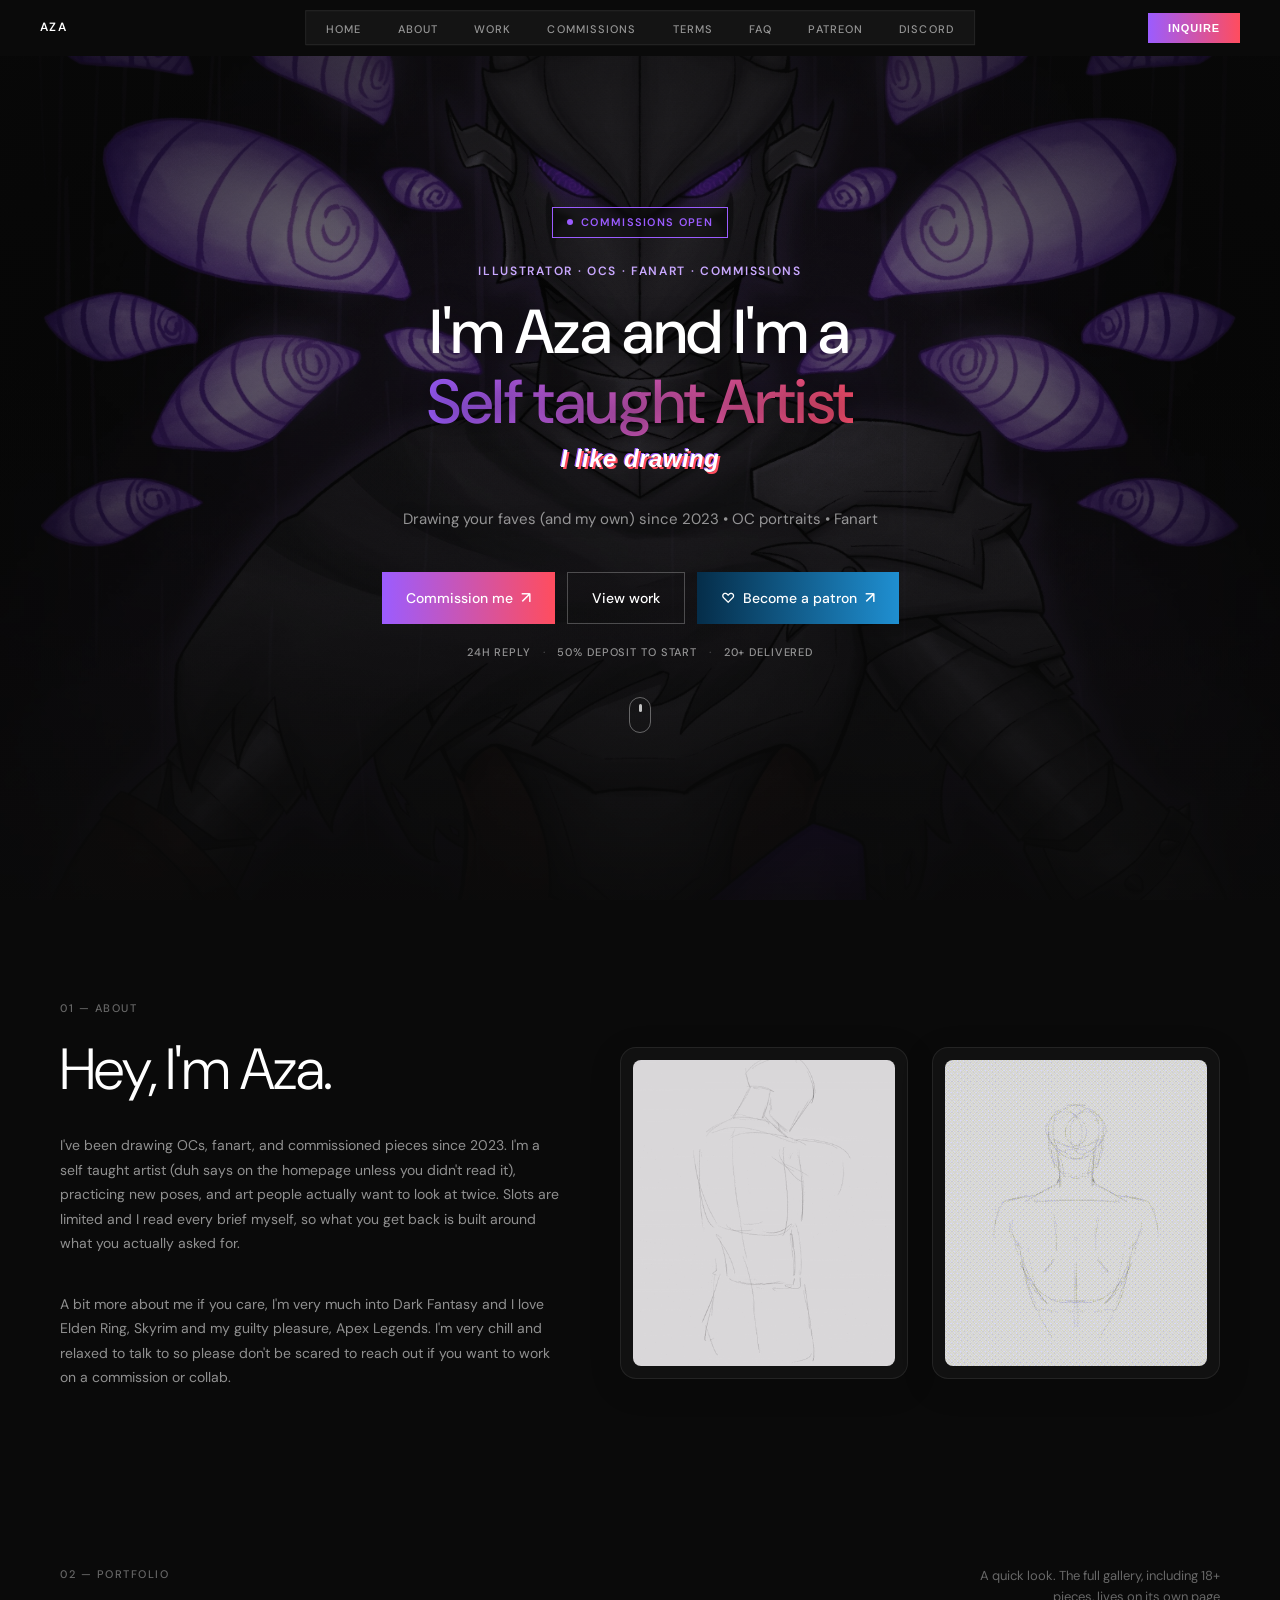
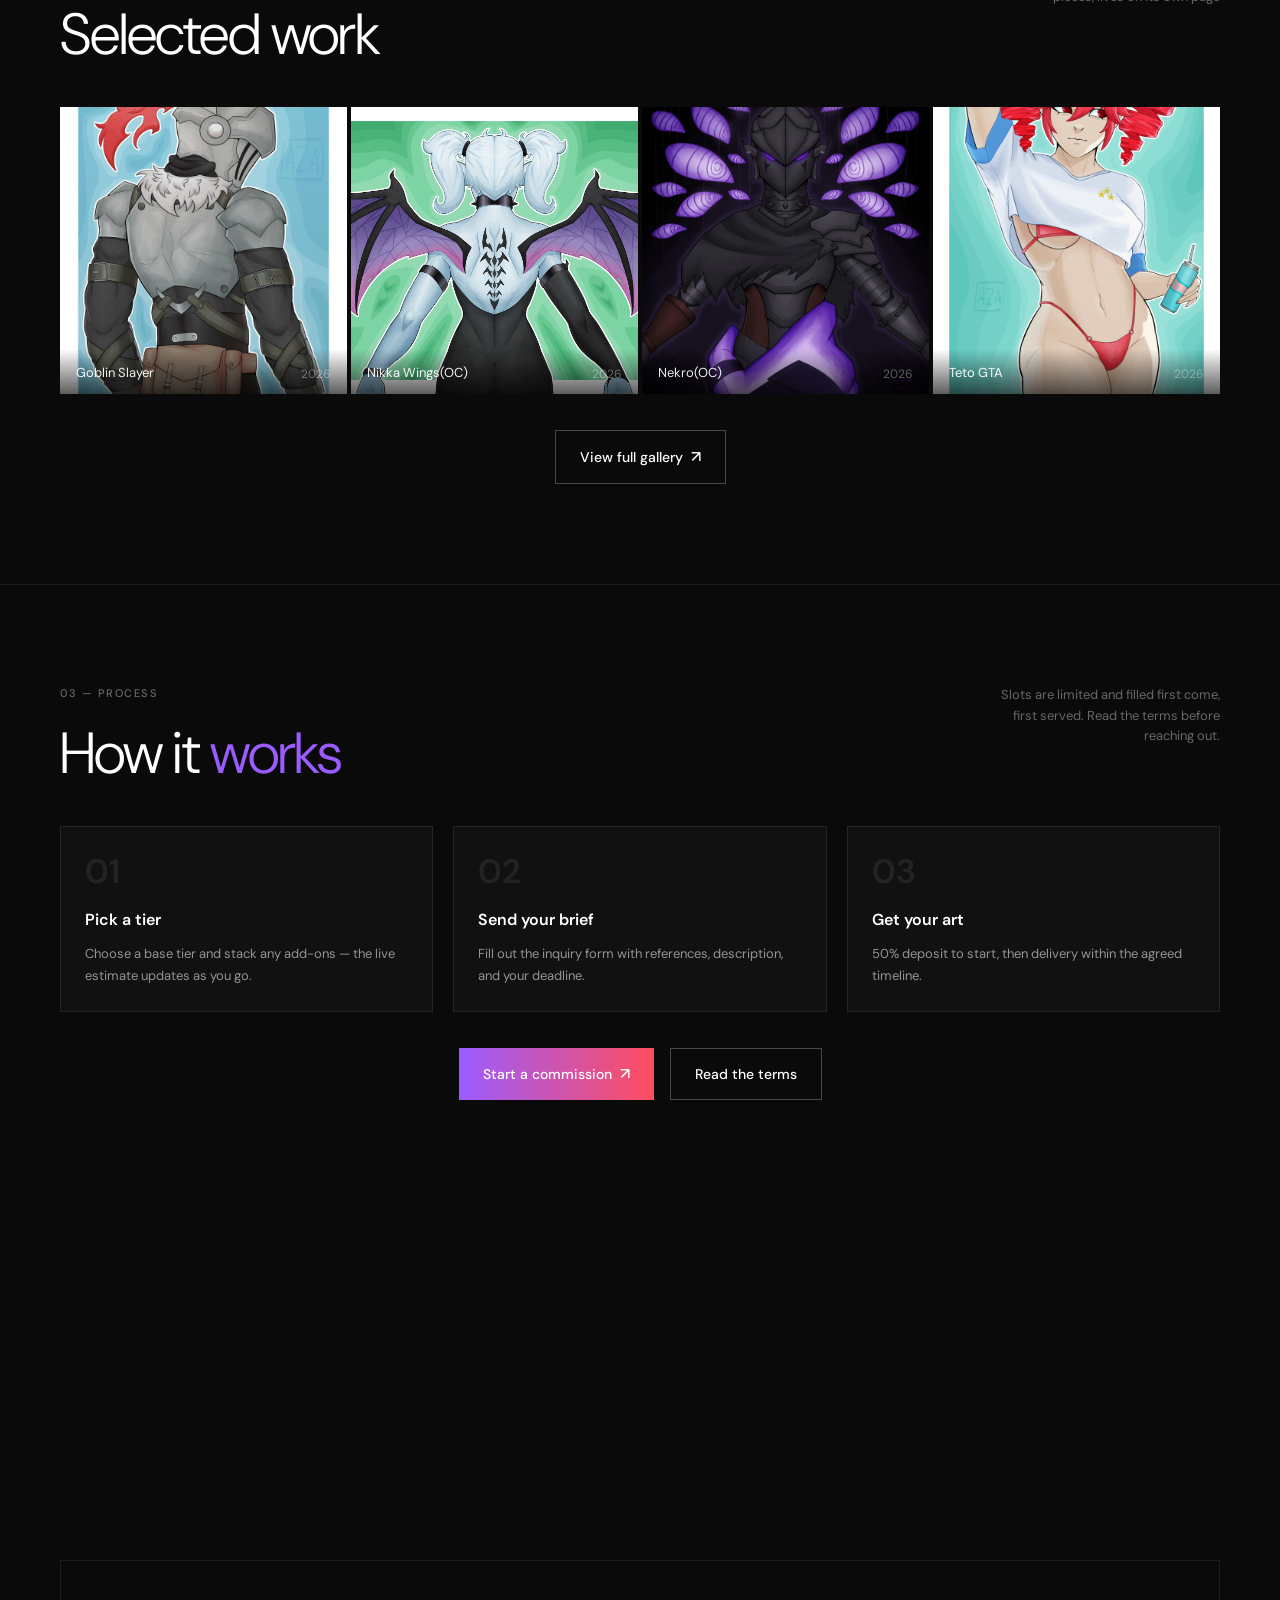
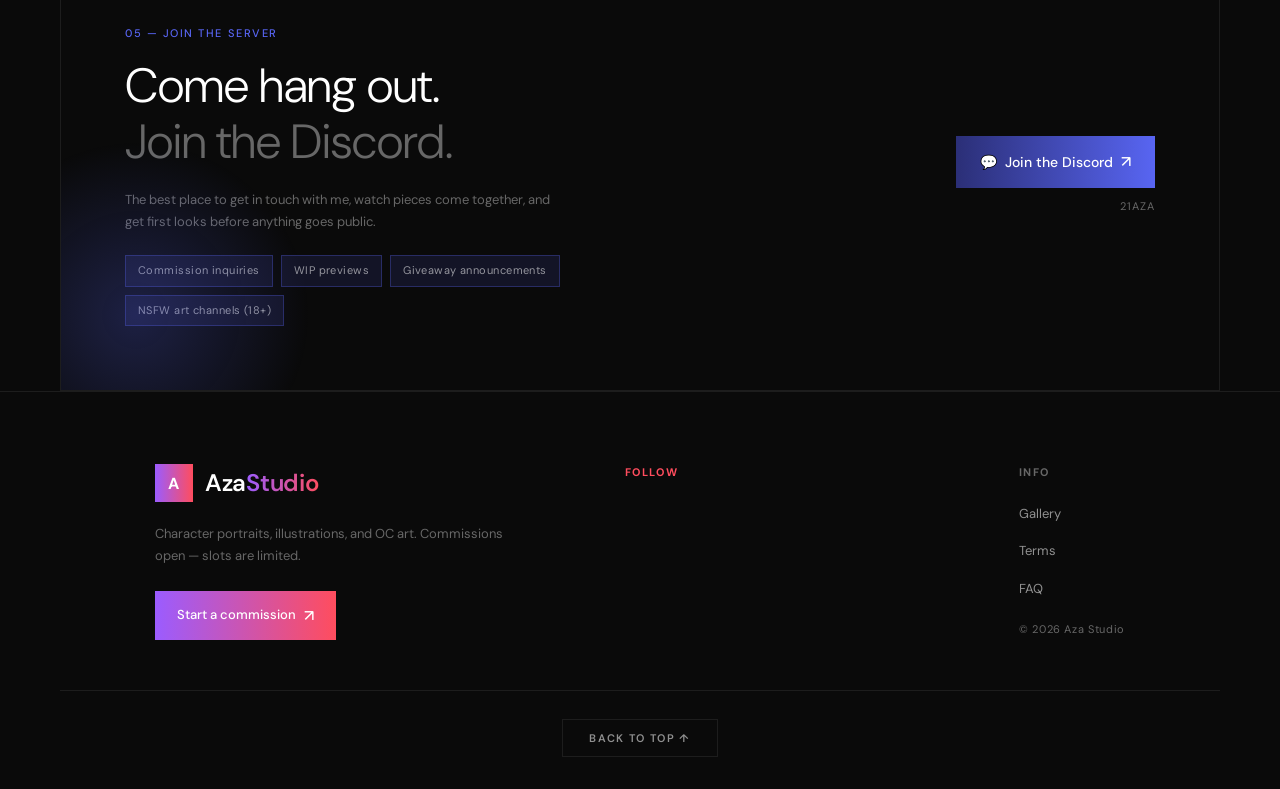
==== commit eda57678: "new" ====
--- a/index.html
+++ b/index.html
@@ -14,6 +14,19 @@
   <meta name="twitter:title" content="Aza Studio — Commissions Open" />
   <meta name="twitter:description" content="Character portraits, illustrations, and OC art. SFW & NSFW commissions currently open." />
   <meta name="twitter:image" content="https://azastudio.art/images/banner.jpg" />
+  <meta property="og:url" content="https://azastudio.art/" />
+  <link rel="canonical" href="https://azastudio.art/" />
+  <script>
+    (function () {
+      var path = window.location.pathname;
+      if (path === '/index.html') {
+        window.history.replaceState(null, '', '/' + window.location.search + window.location.hash);
+      } else if (/\.html$/i.test(path)) {
+        var clean = path.replace(/\.html$/i, '') + window.location.search + window.location.hash;
+        window.history.replaceState(null, '', clean);
+      }
+    })();
+  </script>
   <link rel="preconnect" href="https://fonts.googleapis.com" />
   <link rel="preconnect" href="https://fonts.gstatic.com" crossorigin />
   <link href="https://fonts.googleapis.com/css2?family=Inter:wght@300;400;500;600&family=DM+Sans:wght@300;400;500&display=swap" rel="stylesheet" />
@@ -25,30 +38,30 @@
 
 <!-- ──────────────── NAV ──────────────── -->
 <nav id="navbar">
-  <a class="nav-logo" href="index.html">Aza</a>
+  <a class="nav-logo" href="/">Aza</a>
   <ul class="nav-links">
-    <li><a href="index.html">Home</a></li>
+    <li><a href="/">Home</a></li>
     <li><a href="#about">About</a></li>
-    <li><a href="gallery.html">Work</a></li>
-    <li><a href="commission.html">Commissions</a></li>
-    <li><a href="commission.html#terms">Terms</a></li>
-    <li><a href="commission.html#faq">FAQ</a></li>
+    <li><a href="/gallery">Work</a></li>
+    <li><a href="/commission">Commissions</a></li>
+    <li><a href="/commission#terms">Terms</a></li>
+    <li><a href="/commission#faq">FAQ</a></li>
     <li><a href="#patreon">Patreon</a></li>
     <li><a href="#discord">Discord</a></li>
   </ul>
   <div class="nav-right">
     <button class="nav-hamburger" onclick="toggleMobileMenu()" aria-label="Open menu">☰</button>
-    <button class="nav-inquire" onclick="window.location.href='commission.html#inquiry'">Inquire</button>
+    <button class="nav-inquire" onclick="window.location.href='/commission#inquiry'">Inquire</button>
   </div>
 </nav>
 
 <div class="mobile-menu" id="mobileMenu">
-  <a href="index.html">Home</a>
+  <a href="/">Home</a>
   <a href="#about" onclick="closeMobileMenu()">About</a>
-  <a href="gallery.html">Work</a>
-  <a href="commission.html">Commissions</a>
-  <a href="commission.html#terms" onclick="closeMobileMenu()">Terms</a>
-  <a href="commission.html#faq" onclick="closeMobileMenu()">FAQ</a>
+  <a href="/gallery">Work</a>
+  <a href="/commission">Commissions</a>
+  <a href="/commission#terms" onclick="closeMobileMenu()">Terms</a>
+  <a href="/commission#faq" onclick="closeMobileMenu()">FAQ</a>
   <a href="#patreon" onclick="closeMobileMenu()">Patreon</a>
   <a href="#discord" onclick="closeMobileMenu()">Discord</a>
 </div>
@@ -68,8 +81,8 @@
       <p class="hero-flourish">I like drawing </p>
       <p class="hero-desc">Drawing your faves (and my own) since 2023 • OC portraits • Fanart </p>
       <div class="btn-group">
-        <a href="commission.html" class="btn btn-primary">Commission me <span class="btn-arrow">↗</span></a>
-        <a href="gallery.html" class="btn btn-secondary">View work</a>
+        <a href="/commission" class="btn btn-primary">Commission me <span class="btn-arrow">↗</span></a>
+        <a href="/gallery" class="btn btn-secondary">View work</a>
         <a href="https://www.patreon.com/cw/Aza21" target="_blank" rel="noopener" class="btn btn-primary btn-patreon">
 			<span>♡</span> Become a patron <span class="btn-arrow">↗</span>
 		</a>
@@ -155,7 +168,7 @@
   </div>
 
   <div class="gallery-preview-footer">
-    <a href="gallery.html" class="btn btn-secondary">View full gallery <span class="btn-arrow">↗</span></a>
+    <a href="/gallery" class="btn btn-secondary">View full gallery <span class="btn-arrow">↗</span></a>
   </div>
 </section>
 
@@ -188,8 +201,8 @@
   </div>
 
   <div class="gallery-preview-footer">
-    <a href="commission.html" class="btn btn-primary">Start a commission <span class="btn-arrow">↗</span></a>
-    <a href="commission.html#terms" class="btn btn-secondary">Read the terms</a>
+    <a href="/commission" class="btn btn-primary">Start a commission <span class="btn-arrow">↗</span></a>
+    <a href="/commission#terms" class="btn btn-secondary">Read the terms</a>
   </div>
 </section>
 
@@ -243,12 +256,12 @@
 <footer>
   <div class="footer-top">
     <div class="footer-brand">
-      <a href="index.html" class="footer-brand-top">
+      <a href="/" class="footer-brand-top">
         <span class="footer-mark">A</span>
         <span class="footer-wordmark">Aza<span class="footer-wordmark-accent">Studio</span></span>
       </a>
       <p class="footer-tagline">Character portraits, illustrations, and OC art. Commissions open — slots are limited.</p>
-      <a href="commission.html" class="btn btn-primary footer-cta">Start a commission <span class="btn-arrow">↗</span></a>
+      <a href="/commission" class="btn btn-primary footer-cta">Start a commission <span class="btn-arrow">↗</span></a>
     </div>
 
     <div class="footer-col">
@@ -278,9 +291,9 @@
     <div class="footer-col">
       <p class="footer-col-title">Info</p>
       <ul class="footer-info-list">
-        <li><a href="gallery.html">Gallery</a></li>
-        <li><a href="commission.html#terms">Terms</a></li>
-        <li><a href="commission.html#faq">FAQ</a></li>
+        <li><a href="/gallery">Gallery</a></li>
+        <li><a href="/commission#terms">Terms</a></li>
+        <li><a href="/commission#faq">FAQ</a></li>
       </ul>
       <p class="footer-copyright">© 2026 Aza Studio</p>
     </div>
--- a/style.css
+++ b/style.css
@@ -13,10 +13,29 @@
   --accent-purple: #9b5cff;
   --accent-vivid-red: #ff4d5e;
   --gradient-hero: linear-gradient(90deg, var(--accent-purple), var(--accent-vivid-red));
+  --patreon-blue-deep: #052d49;
+  --patreon-blue: #1f8fd1;
+  --patreon-blue-solid: #2563eb;
+  --patreon-blue-solid-hover: #1d4ed8;
+  --gradient-patreon: linear-gradient(90deg, var(--patreon-blue-deep), var(--patreon-blue));
+  --discord-blurple: #5865F2;
+  --discord-blurple-deep: #2b2f77;
+  --discord-blurple-hover: #4752c4;
+  --gradient-discord: linear-gradient(90deg, var(--discord-blurple-deep), var(--discord-blurple));
+  --gradient-rates: linear-gradient(90deg, #ff2d95, #6a5cff, #4f8dff);
   --font-sans: 'DM Sans', 'Inter', sans-serif;
 }
 
 html { scroll-behavior: smooth; }
+
+@media (prefers-reduced-motion: reduce) {
+  *, *::before, *::after {
+    animation-duration: 0.01ms !important;
+    animation-iteration-count: 1 !important;
+    transition-duration: 0.01ms !important;
+    scroll-behavior: auto !important;
+  }
+}
 
 body {
   background: var(--bg);
@@ -51,7 +70,11 @@
   text-transform: uppercase;
   color: var(--text);
   text-decoration: none;
-}
+  display: inline-block;
+  transition: transform 0.25s cubic-bezier(0.34, 1.56, 0.64, 1), color 0.2s;
+  z-index: 1;
+}
+.nav-logo:hover { transform: scale(1.08); color: var(--accent); }
 
 .nav-links {
   display: flex;
@@ -61,6 +84,10 @@
   border: 1px solid var(--border);
   padding: 4px;
   border-radius: 0;
+  position: absolute;
+  left: 50%;
+  top: 50%;
+  transform: translate(-50%, -50%);
 }
 .nav-links a {
   font-size: 11px;
@@ -82,6 +109,7 @@
   display: flex;
   align-items: center;
   gap: 20px;
+  z-index: 1;
 }
 
 .nav-inquire {
@@ -98,7 +126,8 @@
   border-radius: 0;
   transition: filter 0.2s;
 }
-.nav-inquire:hover { filter: brightness(1.1); color: #fff; }
+.nav-inquire:hover { filter: brightness(1.1); color: #fff; transform: translateY(-1px); }
+.nav-inquire { transition: filter 0.2s, transform 0.2s; }
 
 .nav-hamburger {
   display: none;
@@ -160,15 +189,62 @@
 .hero-media-img {
   position: absolute;
   inset: 0;
+  z-index: 0;
   width: 100%;
   height: 100%;
   object-fit: cover;
   object-position: center 25%;
 }
 
+.hero-content > * {
+  opacity: 0;
+  transform: translateY(16px);
+  animation: heroRise 0.8s cubic-bezier(0.16, 1, 0.3, 1) forwards;
+}
+.hero-content > *:nth-child(1) { animation-delay: 0.05s; }
+.hero-content > *:nth-child(2) { animation-delay: 0.14s; }
+.hero-content > *:nth-child(3) { animation-delay: 0.22s; }
+.hero-content > *:nth-child(4) { animation-delay: 0.30s; }
+.hero-content > *:nth-child(5) { animation-delay: 0.38s; }
+.hero-content > *:nth-child(6) { animation-delay: 0.46s; }
+.hero-content > *:nth-child(7) { animation-delay: 0.54s; }
+.hero-content > *:nth-child(8) { animation-delay: 0.62s; }
+@keyframes heroRise {
+  to { opacity: 1; transform: translateY(0); }
+}
+
+/* Bouncing scroll cue */
+.scroll-cue {
+  margin-top: 36px;
+  width: 22px;
+  height: 36px;
+  border: 1.5px solid rgba(255,255,255,0.35);
+  border-radius: 12px;
+  display: flex;
+  justify-content: center;
+  padding-top: 6px;
+  text-decoration: none;
+  transition: border-color 0.2s, transform 0.2s;
+}
+.scroll-cue:hover { border-color: rgba(255,255,255,0.7); transform: translateY(2px); }
+.scroll-cue-dot {
+  width: 3px;
+  height: 8px;
+  border-radius: 2px;
+  background: rgba(255,255,255,0.75);
+  animation: scrollCueMove 1.8s ease-in-out infinite;
+}
+@keyframes scrollCueMove {
+  0%   { transform: translateY(0); opacity: 1; }
+  70%  { transform: translateY(10px); opacity: 0; }
+  100% { transform: translateY(0); opacity: 0; }
+}
+
+
 .hero-scrim {
   position: absolute;
   inset: 0;
+  z-index: 1;
   background:
     linear-gradient(180deg, rgba(10,10,10,0.55) 0%, rgba(10,10,10,0.35) 30%, rgba(10,10,10,0.55) 65%, rgba(10,10,10,0.92) 100%),
     radial-gradient(ellipse at center, rgba(10,10,10,0.15) 0%, rgba(10,10,10,0.6) 100%);
@@ -176,7 +252,7 @@
 
 .hero-content {
   position: relative;
-  z-index: 1;
+  z-index: 3;
   display: flex;
   flex-direction: column;
   align-items: center;
@@ -201,7 +277,68 @@
   border: 1px solid rgba(255,255,255,0.15);
   white-space: nowrap;
 }
-
+/* ─── ABOUT SECTION SIDE-BY-SIDE ─── */
+.about-container {
+  display: grid;
+  /* Text gets up to 500px, images take the rest */
+  grid-template-columns: minmax(300px, 500px) auto; 
+  justify-content: center; 
+  gap: 60px;
+  align-items: center;
+  margin: 0 auto;
+}
+
+/* New wrapper to hold both images side-by-side */
+.about-images {
+  display: flex;
+  gap: 24px; /* The space between the two images */
+  align-items: center;
+}
+
+.about-media {
+  position: relative;
+  width: 100%;
+  max-width: 400px; /* Restored to full size now that layout has room */
+  background: var(--bg-card);
+  border: 1px solid var(--border);
+  border-radius: 16px;
+  padding: 12px;
+  box-shadow: 0 8px 32px rgba(0, 0, 0, 0.15);
+}
+
+.about-media img {
+  width: 100%;
+  height: 100%;
+  aspect-ratio: 400 / 466; /* Keeps your original image proportions intact */
+  object-fit: cover;
+  display: block;
+  border-radius: 8px;
+}
+
+/* Responsive adjustments for Tablets/Laptops */
+@media (max-width: 1200px) {
+  .about-container {
+    grid-template-columns: 1fr; /* Stacks the text above the images */
+    gap: 48px;
+    max-width: 800px;
+  }
+  .about-images {
+    justify-content: center; /* Centers the two images under the text */
+  }
+}
+
+/* Responsive adjustments for Mobile */
+@media (max-width: 700px) {
+  .about-images {
+    flex-direction: column; /* Stacks the images vertically on small phones */
+    gap: 32px;
+  }
+
+  .about-media {
+    max-width: 100%;
+    margin: 0 auto;
+  }
+}
 .status-badge {
   display: inline-flex;
   align-items: center;
@@ -256,10 +393,17 @@
   text-shadow: 0 2px 24px rgba(0,0,0,0.5);
 }
 .hero-headline-accent {
-  background: var(--gradient-hero);
+  background: linear-gradient(90deg, var(--accent-purple), var(--accent-vivid-red), var(--accent-purple));
+  background-size: 220% 100%;
   -webkit-background-clip: text;
   background-clip: text;
   color: transparent;
+  animation: gradientDrift 7s ease-in-out infinite;
+}
+@keyframes gradientDrift {
+  0%   { background-position: 0% 50%; }
+  50%  { background-position: 100% 50%; }
+  100% { background-position: 0% 50%; }
 }
 
 .hero-flourish {
@@ -299,6 +443,7 @@
 .btn-group { display: flex; gap: 12px; flex-wrap: wrap; justify-content: center; }
 
 .btn {
+  position: relative;
   display: inline-flex;
   align-items: center;
   gap: 8px;
@@ -307,23 +452,68 @@
   font-weight: 500;
   cursor: pointer;
   text-decoration: none;
-  transition: background 0.2s, color 0.2s, filter 0.2s, border-color 0.2s;
+  transition: background 0.2s, color 0.2s, filter 0.2s, border-color 0.2s, transform 0.15s ease;
   border: none;
   border-radius: 0;
-}
+  overflow: hidden;
+}
+.btn:active { transform: scale(0.97); }
 .btn-primary {
   background: var(--gradient-hero);
   color: #fff;
-}
-.btn-primary:hover { filter: brightness(1.1); }
+  animation: ctaPulse 3.4s ease-in-out infinite;
+}
+.btn-primary:hover { filter: brightness(1.1); animation-play-state: paused; }
+@keyframes ctaPulse {
+  0%, 100% { box-shadow: 0 0 0 0 rgba(155,92,255,0.32); }
+  50%      { box-shadow: 0 0 22px 3px rgba(155,92,255,0.28); }
+}
+.btn-primary::before {
+  content: '';
+  position: absolute;
+  top: 0; left: -60%;
+  width: 40%; height: 100%;
+  background: linear-gradient(115deg, transparent, rgba(255,255,255,0.35), transparent);
+  transform: skewX(-20deg);
+  transition: left 0.6s ease;
+  pointer-events: none;
+}
+.btn-primary:hover::before { left: 130%; }
 .btn-secondary {
   background: transparent;
   color: var(--text);
   border: 1px solid rgba(255,255,255,0.25);
 }
-.btn-secondary:hover { background: var(--bg-hover); border-color: rgba(255,255,255,0.4); }
-
-.btn-arrow { font-size: 16px; }
+.btn-secondary:hover { background: var(--bg-hover); border-color: rgba(255,255,255,0.4); transform: translateY(-2px); }
+
+/* Patreon-blue variants — used for the "Support on Patreon" / "Become a patron" CTAs */
+.btn-secondary.btn-patreon-outline {
+  background: var(--patreon-blue-solid);
+  border-color: var(--patreon-blue-solid);
+  color: #fff;
+}
+.btn-secondary.btn-patreon-outline:hover {
+  background: var(--patreon-blue-solid-hover);
+  border-color: var(--patreon-blue-solid-hover);
+  color: #fff;
+  transform: translateY(-2px);
+}
+.btn-patreon.btn-primary {
+  background: var(--gradient-patreon);
+  animation: patreonPulse 3.4s ease-in-out infinite;
+}
+.btn-patreon.btn-primary:hover { filter: brightness(1.2); animation-play-state: paused; }
+@keyframes patreonPulse {
+  0%, 100% { box-shadow: 0 0 0 0 rgba(31,143,209,0.35); }
+  50%      { box-shadow: 0 0 22px 3px rgba(31,143,209,0.3); }
+}
+
+.btn-arrow {
+  font-size: 16px;
+  display: inline-block;
+  transition: transform 0.25s ease;
+}
+.btn:hover .btn-arrow { transform: translate(2px, -2px); }
 
 /* ─── SECTION WRAPPER ─── */
 .section {
@@ -443,6 +633,12 @@
   cursor: pointer;
   background: var(--bg-card);
   aspect-ratio: 1 / 1;
+  transition: transform 0.35s cubic-bezier(0.16, 1, 0.3, 1), box-shadow 0.35s ease, z-index 0s;
+}
+.gallery-item:hover {
+  transform: translateY(-4px);
+  box-shadow: 0 16px 32px rgba(0,0,0,0.45);
+  z-index: 2;
 }
 .gallery-item img {
   position: absolute;
@@ -453,7 +649,7 @@
   display: block;
   transition: transform 0.5s ease, opacity 0.3s;
 }
-.gallery-item:hover img { transform: scale(1.04); }
+.gallery-item:hover img { transform: scale(1.08); }
 
 .gallery-caption {
   position: absolute;
@@ -463,7 +659,11 @@
   display: flex;
   justify-content: space-between;
   align-items: flex-end;
-}
+  transform: translateY(4px);
+  opacity: 0.92;
+  transition: transform 0.35s ease, opacity 0.35s ease;
+}
+.gallery-item:hover .gallery-caption { transform: translateY(0); opacity: 1; }
 .caption-title { font-size: 13px; font-weight: 400; color: var(--text); }
 .caption-year  { font-size: 12px; color: var(--muted); }
 
@@ -518,6 +718,29 @@
   margin-bottom: 36px;
   max-width: 440px;
 }
+
+.gallery-preview-footer { gap: 16px; }
+
+.process-grid {
+  display: grid;
+  grid-template-columns: repeat(3, 1fr);
+  gap: 20px;
+  margin-bottom: 8px;
+}
+.process-step {
+  border: 1px solid var(--border);
+  padding: 28px 24px 24px;
+  background: var(--bg-card);
+}
+.process-num {
+  font-size: 34px;
+  font-weight: 600;
+  color: rgba(255,255,255,0.08);
+  line-height: 1;
+  margin-bottom: 18px;
+}
+.process-title { font-size: 16px; font-weight: 600; margin-bottom: 10px; }
+.process-desc { font-size: 13px; color: var(--subdued); line-height: 1.7; }
 
 .comm-card { border: 1px solid var(--border); padding: 32px; }
 .comm-card-label {
@@ -697,6 +920,42 @@
   margin: 0 auto;
 }
 
+.contact-bar {
+  display: flex;
+  flex-wrap: wrap;
+  gap: 14px;
+  max-width: 1400px;
+  margin: 0 auto;
+}
+.contact-chip {
+  display: flex;
+  align-items: center;
+  gap: 14px;
+  flex: 1 1 220px;
+  border: 1px solid var(--border);
+  padding: 16px 20px;
+  text-decoration: none;
+  color: var(--text);
+  transition: border-color 0.2s, background 0.2s, transform 0.25s cubic-bezier(0.16,1,0.3,1);
+}
+.contact-chip:hover {
+  border-color: rgba(255,255,255,0.2);
+  background: var(--bg-hover);
+  transform: translateY(-3px);
+}
+.contact-chip-icon {
+  width: 36px; height: 36px;
+  border: 1px solid var(--border);
+  display: flex;
+  align-items: center;
+  justify-content: center;
+  font-size: 15px;
+  flex-shrink: 0;
+}
+.contact-chip-text { min-width: 0; }
+.contact-chip-text strong { display: block; font-size: 13px; font-weight: 600; color: var(--text); margin-bottom: 2px; }
+.contact-chip-text span { display: block; font-size: 12px; color: var(--muted); overflow-wrap: break-word; word-break: break-word; }
+
 .contact-card {
   border: 1px solid var(--border);
   padding: 40px 32px;
@@ -707,13 +966,17 @@
   justify-content: space-between;
   position: relative;
   cursor: pointer;
-  transition: border-color 0.2s, background 0.2s;
+  transition: border-color 0.2s, background 0.2s, transform 0.3s cubic-bezier(0.16, 1, 0.3, 1), box-shadow 0.3s ease;
   text-decoration: none;
 }
 .contact-card:hover {
   border-color: rgba(255,255,255,0.2);
   background: var(--bg-hover);
-}
+  transform: translateY(-5px);
+  box-shadow: 0 14px 28px rgba(0,0,0,0.4);
+}
+.contact-card:hover .contact-arrow { transform: translate(2px, -2px); }
+.contact-arrow { display: inline-block; transition: transform 0.25s ease; }
 
 .contact-card-label {
   font-size: 12px;
@@ -769,7 +1032,7 @@
   position: absolute;
   right: -100px; top: -100px;
   width: 350px; height: 350px;
-  background: radial-gradient(circle, rgba(180,40,40,0.18) 0%, transparent 70%);
+  background: radial-gradient(circle, rgba(31,143,209,0.22) 0%, transparent 70%);
   pointer-events: none;
 }
 
@@ -778,7 +1041,7 @@
   font-weight: 500;
   letter-spacing: 0.14em;
   text-transform: uppercase;
-  color: var(--accent-red);
+  color: var(--patreon-blue);
   margin-bottom: 16px;
 }
 
@@ -806,19 +1069,244 @@
   margin-top: 10px;
 }
 
+/* ─── DISCORD ─── */
+#discord { padding: 60px; }
+
+.discord-box {
+  border: 1px solid var(--border);
+  padding: 64px;
+  display: flex;
+  justify-content: space-between;
+  align-items: center;
+  gap: 40px;
+  position: relative;
+  overflow: hidden;
+}
+.discord-box::after {
+  content: '';
+  position: absolute;
+  left: -100px; bottom: -100px;
+  width: 350px; height: 350px;
+  background: radial-gradient(circle, rgba(88,101,242,0.25) 0%, transparent 70%);
+  pointer-events: none;
+}
+
+.discord-eyebrow {
+  font-size: 11px;
+  font-weight: 500;
+  letter-spacing: 0.14em;
+  text-transform: uppercase;
+  color: var(--discord-blurple);
+  margin-bottom: 16px;
+}
+
+.discord-title {
+  font-size: clamp(28px, 4vw, 48px);
+  font-weight: 300;
+  line-height: 1.15;
+}
+.discord-title .dim { color: var(--muted); }
+
+.discord-desc {
+  font-size: 13px;
+  color: var(--muted);
+  line-height: 1.7;
+  margin-top: 20px;
+  max-width: 440px;
+}
+
+.discord-perks {
+  display: flex;
+  flex-wrap: wrap;
+  gap: 8px;
+  margin-top: 22px;
+  max-width: 460px;
+}
+.discord-perk {
+  font-size: 11px;
+  letter-spacing: 0.04em;
+  color: var(--subdued);
+  background: rgba(88,101,242,0.12);
+  border: 1px solid rgba(88,101,242,0.3);
+  padding: 6px 12px;
+}
+
+.discord-right { text-align: right; flex-shrink: 0; }
+.discord-members {
+  font-size: 11px;
+  letter-spacing: 0.1em;
+  text-transform: uppercase;
+  color: var(--muted);
+  margin-top: 10px;
+}
+
+.btn-discord.btn-primary {
+  background: var(--gradient-discord);
+  animation: discordPulse 3.4s ease-in-out infinite;
+}
+.btn-discord.btn-primary:hover { filter: brightness(1.2); animation-play-state: paused; }
+@keyframes discordPulse {
+  0%, 100% { box-shadow: 0 0 0 0 rgba(88,101,242,0.35); }
+  50%      { box-shadow: 0 0 22px 3px rgba(88,101,242,0.3); }
+}
+
 /* ─── FOOTER ─── */
 footer {
   border-top: 1px solid var(--border);
-  padding: 28px 60px;
-  display: flex;
-  justify-content: space-between;
-  align-items: center;
-}
-footer p {
-  font-size: 11px;
-  letter-spacing: 0.08em;
-  text-transform: uppercase;
-  color: var(--muted);
+  padding: 72px 60px 32px;
+}
+
+.footer-top {
+  display: flex;
+  justify-content: center;
+  align-items: flex-start;
+  gap: 90px;
+  flex-wrap: wrap;
+  padding-bottom: 48px;
+}
+
+.footer-brand { flex: 0 1 380px; max-width: 380px; }
+.footer-brand-top {
+  display: inline-flex;
+  align-items: center;
+  gap: 12px;
+  text-decoration: none;
+  margin-bottom: 20px;
+}
+.footer-mark {
+  width: 38px;
+  height: 38px;
+  flex-shrink: 0;
+  display: flex;
+  align-items: center;
+  justify-content: center;
+  background: var(--gradient-hero);
+  color: #fff;
+  font-size: 16px;
+  font-weight: 700;
+}
+.footer-wordmark {
+  font-size: 24px;
+  font-weight: 600;
+  letter-spacing: -0.01em;
+  color: var(--text);
+}
+.footer-wordmark-accent {
+  background: var(--gradient-hero);
+  -webkit-background-clip: text;
+  background-clip: text;
+  color: transparent;
+}
+.footer-tagline {
+  font-size: 13px;
+  color: var(--muted);
+  line-height: 1.7;
+  margin-bottom: 24px;
+  max-width: 360px;
+}
+.footer-cta { font-size: 13px; padding: 12px 22px; }
+
+.footer-col { flex: 0 0 auto; }
+.footer-col-title {
+  font-size: 11px;
+  font-weight: 700;
+  letter-spacing: 0.14em;
+  text-transform: uppercase;
+  color: var(--muted);
+  margin-bottom: 18px;
+}
+.footer-col-title-accent { color: var(--accent-vivid-red); }
+
+.footer-follow-grid {
+  display: flex;
+  flex-wrap: wrap;
+  gap: 8px;
+  width: 304px;
+}
+.footer-link-pill {
+  display: flex;
+  align-items: center;
+  gap: 10px;
+  flex: 0 0 148px;
+  border: 1px solid var(--border);
+  padding: 9px 12px;
+  font-size: 11px;
+  font-weight: 600;
+  letter-spacing: 0.06em;
+  text-transform: uppercase;
+  color: var(--subdued);
+  text-decoration: none;
+  background: transparent;
+  white-space: nowrap;
+  transition: border-color 0.2s, background 0.2s, color 0.2s, transform 0.2s;
+}
+.footer-link-pill:hover {
+  border-color: rgba(255,255,255,0.3);
+  background: var(--bg-hover);
+  color: var(--text);
+  transform: translateY(-2px);
+}
+.footer-link-icon {
+  min-width: 22px;
+  height: 22px;
+  padding: 0 4px;
+  flex-shrink: 0;
+  display: flex;
+  align-items: center;
+  justify-content: center;
+  background: rgba(255,255,255,0.06);
+  border: 1px solid var(--border);
+  font-size: 9px;
+  font-weight: 700;
+  color: var(--accent-vivid-red);
+}
+
+.footer-info-list {
+  list-style: none;
+  display: flex;
+  flex-direction: column;
+  gap: 12px;
+  margin-bottom: 20px;
+}
+.footer-info-list a {
+  font-size: 13px;
+  color: var(--subdued);
+  text-decoration: none;
+  transition: color 0.2s;
+}
+.footer-info-list a:hover { color: var(--text); }
+.footer-copyright {
+  font-size: 11px;
+  letter-spacing: 0.06em;
+  color: var(--muted);
+}
+
+.footer-bottom {
+  display: flex;
+  justify-content: center;
+  padding-top: 28px;
+  border-top: 1px solid var(--border);
+}
+.footer-totop {
+  display: inline-flex;
+  align-items: center;
+  gap: 8px;
+  border: 1px solid var(--border);
+  background: transparent;
+  color: var(--subdued);
+  font-family: var(--font-sans);
+  font-size: 11px;
+  font-weight: 600;
+  letter-spacing: 0.12em;
+  text-transform: uppercase;
+  padding: 11px 26px;
+  cursor: pointer;
+  transition: border-color 0.2s, background 0.2s, color 0.2s;
+}
+.footer-totop:hover {
+  border-color: rgba(255,255,255,0.3);
+  background: var(--bg-hover);
+  color: var(--text);
 }
 
 /* ─── LIGHTBOX ─── */
@@ -930,42 +1418,10 @@
   transition: opacity 0.25s ease, transform 0.25s ease, border-color 0.2s, background 0.2s;
 }
 .back-to-top.visible { opacity: 1; transform: translateY(0); pointer-events: all; }
-.back-to-top:hover { border-color: rgba(255,255,255,0.25); background: var(--bg-hover); }
+.back-to-top:hover { border-color: rgba(255,255,255,0.25); background: var(--bg-hover); transform: translateY(-3px); }
 @media (max-width: 900px) {
   .back-to-top { bottom: 20px; right: 20px; width: 40px; height: 40px; font-size: 16px; }
 }
-
-/* ─── SOCIALS ─── */
-#socials { border-top: 1px solid var(--border); }
-
-.socials-grid {
-  display: grid;
-  grid-template-columns: repeat(3, 1fr);
-  gap: 12px;
-  margin-top: 40px;
-}
-
-.social-card {
-  display: flex;
-  align-items: center;
-  justify-content: space-between;
-  gap: 14px;
-  border: 1px solid var(--border);
-  padding: 18px 20px;
-  text-decoration: none;
-  color: var(--text);
-  transition: border-color 0.2s, background 0.2s;
-  cursor: pointer;
-}
-.social-card:hover { border-color: rgba(255,255,255,0.22); background: var(--bg-hover); }
-.social-card-left { display: flex; align-items: center; gap: 14px; }
-.social-icon { font-size: 18px; width: 28px; text-align: center; flex-shrink: 0; }
-.social-name { font-size: 14px; font-weight: 400; }
-.social-handle { font-size: 12px; color: var(--muted); margin-top: 2px; }
-.social-arrow { font-size: 14px; color: var(--muted); flex-shrink: 0; }
-
-@media (max-width: 900px) { .socials-grid { grid-template-columns: 1fr 1fr; } }
-@media (max-width: 560px) { .socials-grid { grid-template-columns: 1fr; } }
 
 /* ─── GALLERY-PAGE-ONLY HERO STRIP ─── */
 .page-hero {
@@ -1025,7 +1481,7 @@
   font-size: 14px;
   padding: 12px 14px;
   width: 100%;
-  border-radius: 4px;
+  border-radius: 0;
 }
 .inquiry-form input::placeholder,
 .inquiry-form textarea::placeholder { color: var(--muted); }
@@ -1054,6 +1510,13 @@
 .radio-option input,
 .checkbox-option input { accent-color: var(--accent-purple); width: 15px; height: 15px; cursor: pointer; }
 
+.nsfw-confirm {
+  margin-top: 4px;
+  padding: 14px 16px;
+  border: 1px solid var(--border);
+  background: var(--bg-card);
+}
+
 .inquiry-note {
   font-size: 12px;
   color: var(--muted);
@@ -1076,6 +1539,713 @@
 
 @media (max-width: 560px) {
   .radio-group { gap: 14px; }
+}
+
+/* ─── INQUIRY — pill selects, dropzones, live summary, send-gate ─── */
+.inq-req {
+  color: var(--accent-vivid-red);
+  font-weight: 700;
+  letter-spacing: 0.08em;
+}
+.inq-opt {
+  color: var(--muted);
+  font-weight: 600;
+  letter-spacing: 0.08em;
+}
+.inq-meta {
+  color: var(--muted);
+  font-weight: 400;
+  text-transform: none;
+  letter-spacing: normal;
+}
+
+.form-row-2 {
+  display: grid;
+  grid-template-columns: 1fr 1fr;
+  gap: 20px;
+}
+@media (max-width: 560px) {
+  .form-row-2 { grid-template-columns: 1fr; }
+}
+
+/* Live summary card */
+.inq-summary {
+  position: relative;
+  border: 1px solid rgba(255,45,149,0.35);
+  border-radius: 0;
+  padding: 24px 28px;
+  background:
+    radial-gradient(ellipse at 15% 20%, rgba(255,45,149,0.14), transparent 55%),
+    radial-gradient(ellipse at 85% 80%, rgba(106,92,255,0.14), transparent 55%),
+    var(--bg-card);
+  box-shadow: 0 0 0 1px rgba(255,45,149,0.08), 0 8px 30px -12px rgba(255,45,149,0.35);
+}
+.inq-summary-eyebrow {
+  font-size: 11px;
+  font-weight: 700;
+  letter-spacing: 0.12em;
+  text-transform: uppercase;
+  color: var(--accent-vivid-red);
+  margin-bottom: 8px;
+}
+.inq-summary-title { font-size: 18px; font-weight: 600; margin-bottom: 6px; }
+.inq-summary-price { color: var(--accent); font-weight: 700; }
+.inq-summary-note { font-size: 12px; color: var(--subdued); line-height: 1.6; }
+
+/* Pill radio/checkbox groups */
+.pill-group { display: flex; flex-wrap: wrap; gap: 10px; }
+.pill-radio {
+  position: absolute;
+  width: 1px; height: 1px;
+  opacity: 0;
+  pointer-events: none;
+}
+.pill-label {
+  display: inline-flex;
+  align-items: center;
+  justify-content: center;
+  padding: 11px 20px;
+  border: 1px solid var(--border);
+  border-radius: 0;
+  background: var(--bg-card);
+  color: var(--subdued);
+  font-family: var(--font-sans);
+  font-size: 13px;
+  font-weight: 600;
+  cursor: pointer;
+  transition: border-color 0.2s, background 0.2s, color 0.2s, box-shadow 0.2s;
+  user-select: none;
+}
+.pill-label:hover { border-color: rgba(255,255,255,0.3); color: var(--text); }
+.pill-radio:checked + .pill-label {
+  background: var(--gradient-rates);
+  border-color: transparent;
+  color: #fff;
+  box-shadow: 0 0 16px rgba(255,45,149,0.35);
+}
+.pill-radio:focus-visible + .pill-label { outline: 2px solid var(--accent-purple); outline-offset: 2px; }
+.pill-label.pill-round {
+  width: 42px; height: 42px;
+  padding: 0;
+  border-radius: 0;
+}
+
+/* Highlighted box (intended use) */
+.inq-highlight {
+  border: 1px solid rgba(155,92,255,0.35);
+  border-radius: 0;
+  padding: 18px 20px;
+  background: rgba(155,92,255,0.06);
+}
+
+/* Dropzones */
+.inq-dropzone {
+  position: relative;
+  display: flex;
+  flex-direction: column;
+  align-items: center;
+  justify-content: center;
+  gap: 4px;
+  text-align: center;
+  border: 2px dashed var(--border);
+  border-radius: 0;
+  padding: 36px 20px;
+  cursor: pointer;
+  transition: border-color 0.2s, background 0.2s;
+}
+.inq-dropzone:hover,
+.inq-dropzone.dragover {
+  border-color: var(--accent-purple);
+  background: rgba(155,92,255,0.06);
+}
+.inq-dropzone-title { font-size: 14px; font-weight: 600; color: var(--text); }
+.inq-dropzone-sub { font-size: 12px; color: var(--muted); }
+.inq-dropzone-files {
+  font-size: 12px;
+  color: var(--accent);
+  margin-top: 6px;
+  word-break: break-word;
+}
+.inq-file-input {
+  position: absolute;
+  inset: 0;
+  width: 100%; height: 100%;
+  opacity: 0;
+  cursor: pointer;
+}
+
+/* Combined upload-size feedback (auto-compression status) */
+.inq-upload-status {
+  font-size: 12px;
+  color: var(--muted);
+  margin-top: -6px;
+  min-height: 16px;
+}
+.inq-upload-status.compressing { color: var(--muted); font-style: italic; }
+.inq-upload-status.valid { color: var(--accent); }
+.inq-upload-status.error { color: var(--accent-vivid-red); }
+
+/* Brief character counter */
+.inq-char-count { font-size: 12px; color: var(--muted); margin-top: -6px; }
+.inq-char-count.valid { color: var(--accent); }
+
+/* ─── COMMISSION BUILDER (commission.html) ─── */
+.rates-section { padding-top: 56px; }
+
+.rates-header {
+  display: flex;
+  justify-content: space-between;
+  align-items: flex-end;
+  flex-wrap: wrap;
+  gap: 16px;
+  margin-bottom: 36px;
+}
+.rates-eyebrow {
+  font-size: 11px;
+  font-weight: 700;
+  letter-spacing: 0.16em;
+  text-transform: uppercase;
+  color: var(--accent-vivid-red);
+  margin-bottom: 12px;
+}
+.rates-title {
+  font-size: clamp(32px, 5vw, 52px);
+  font-weight: 800;
+  letter-spacing: -0.01em;
+}
+.rates-title-accent {
+  background: var(--gradient-hero);
+  background-size: 200% auto;
+  -webkit-background-clip: text;
+  background-clip: text;
+  color: transparent;
+  animation: ratesTitleShimmer 6s ease-in-out infinite alternate;
+}
+@keyframes ratesTitleShimmer {
+  from { background-position: 0% 50%; }
+  to   { background-position: 100% 50%; }
+}
+.rates-flourish {
+  font-family: var(--font-sans);
+  font-style: italic;
+  font-weight: 800;
+  font-size: clamp(20px, 3vw, 32px);
+  color: #fff;
+  text-shadow: 2px 2px 0 var(--accent-vivid-red), -1px -1px 0 var(--accent-purple);
+  transform: rotate(-3deg);
+  display: inline-block;
+}
+
+.rates-tabs-wrap { position: relative; margin-bottom: 28px; }
+.rates-tabs {
+  display: flex;
+  border: 2px solid #fff;
+  border-radius: 0;
+  padding: 6px;
+  background: var(--bg-card);
+  gap: 4px;
+}
+.rates-tab {
+  flex: 1;
+  text-align: center;
+  padding: 15px 20px;
+  border-radius: 0;
+  border: none;
+  background: transparent;
+  color: var(--muted);
+  font-family: var(--font-sans);
+  font-size: 13px;
+  font-weight: 700;
+  letter-spacing: 0.08em;
+  text-transform: uppercase;
+  cursor: pointer;
+  transition: color 0.2s, background 0.3s;
+}
+.rates-tab:hover { color: var(--text); }
+.rates-tab:not(.active):hover { background: rgba(255,255,255,0.05); }
+.rates-tab.active {
+  background: var(--gradient-rates);
+  background-size: 200% 100%;
+  color: #fff;
+  animation: ratesTabShimmer 5s ease-in-out infinite alternate;
+}
+@keyframes ratesTabShimmer {
+  from { background-position: 0% 50%; }
+  to   { background-position: 100% 50%; }
+}
+
+.rates-panels {
+  display: grid;
+  grid-template-columns: 3fr 2fr;
+  align-items: start;
+  gap: 24px;
+  margin-bottom: 24px;
+}
+
+.rates-preview {
+  position: relative;
+  border: 2px solid #fff;
+  border-radius: 0;
+  height: 560px;
+  overflow: hidden;
+  background: var(--bg-card);
+  display: flex;
+  align-items: center;
+  justify-content: center;
+  box-shadow: 0 20px 45px -12px rgba(0,0,0,0.55);
+  container-type: size;
+}
+.rates-preview::before {
+  content: "";
+  position: absolute;
+  inset: -20%;
+  background:
+    radial-gradient(ellipse at 28% 38%, rgba(255,45,149,0.22), transparent 60%),
+    radial-gradient(ellipse at 76% 64%, rgba(79,141,255,0.18), transparent 55%);
+  animation: ratesGlowDrift 14s ease-in-out infinite alternate;
+  pointer-events: none;
+}
+@keyframes ratesGlowDrift {
+  0%   { transform: translate(0, 0) scale(1); }
+  50%  { transform: translate(3%, -2%) scale(1.08); }
+  100% { transform: translate(-2%, 3%) scale(1.03); }
+}
+.rates-preview-art {
+  position: relative;
+  aspect-ratio: 3 / 4;
+  /* Picks whichever cap is tighter — 90% of the box's width, or 84% of its
+     height converted through the aspect ratio — so it always fits fully
+     inside both bounds at any screen size instead of overflowing one of
+     them (which is what caused letterboxing on narrow viewports). */
+  width: min(90cqw, calc(84cqh * 3 / 4));
+  background: #fff;
+  border-radius: 0;
+  overflow: hidden;
+}
+/* Sketch sample is an 860x760 image — swap the box to match it
+   (rendered sample keeps the default 3:4 portrait shape above). */
+.rates-preview-art:has(.rates-preview-slot[data-rate-slot="sketch"].active) {
+  aspect-ratio: 522 / 613;
+  width: min(90cqw, calc(84cqh * 522 / 613));
+}
+.rates-preview-slot[data-rate-slot="sketch"] img {
+  object-fit: contain;
+}
+.rates-preview-slot {
+  position: absolute;
+  inset: 0;
+  display: flex;
+  align-items: center;
+  justify-content: center;
+  opacity: 0;
+  visibility: hidden;
+  transform: scale(1.05);
+  transition: opacity 0.55s ease, transform 0.7s cubic-bezier(0.16,1,0.3,1), visibility 0s linear 0.55s;
+  pointer-events: none;
+}
+.rates-preview-slot.active {
+  opacity: 1;
+  visibility: visible;
+  transform: scale(1);
+  transition: opacity 0.55s ease, transform 0.7s cubic-bezier(0.16,1,0.3,1), visibility 0s linear 0s;
+  pointer-events: auto;
+}
+.rates-preview-slot img {
+  width: 100%;
+  height: 100%;
+  object-fit: cover;
+  display: block;
+  transition: transform 8s ease-out;
+}
+.rates-preview-slot.active img { transform: scale(1.04); }
+.rates-preview-placeholder {
+  position: absolute;
+  inset: 0;
+  display: none;
+  flex-direction: column;
+  align-items: center;
+  justify-content: center;
+  gap: 10px;
+  background: var(--bg-card);
+}
+.rates-preview-placeholder span {
+  font-size: 11px;
+  letter-spacing: 0.12em;
+  text-transform: uppercase;
+  color: var(--muted);
+}
+.rates-preview-tag {
+  position: absolute;
+  top: 18px; left: 18px;
+  border: 1px solid var(--accent-vivid-red);
+  color: var(--accent-vivid-red);
+  font-size: 9px;
+  font-weight: 700;
+  letter-spacing: 0.1em;
+  text-transform: uppercase;
+  padding: 6px 12px;
+  border-radius: 0;
+  transform: rotate(-6deg);
+  background: rgba(10,10,10,0.72);
+  white-space: nowrap;
+  animation: ratesTagSway 5s ease-in-out infinite;
+  transition: transform 0.25s ease, background 0.25s ease;
+}
+@keyframes ratesTagSway {
+  0%, 100% { transform: rotate(-6deg); }
+  50% { transform: rotate(-3deg); }
+}
+.rates-preview-tag:hover {
+  animation-play-state: paused;
+  transform: rotate(-6deg) scale(1.08);
+  background: rgba(10,10,10,0.9);
+}
+
+.rates-info {
+  border: 2px solid #fff;
+  border-radius: 0;
+  padding: 40px;
+  background: var(--bg-card);
+  box-shadow: 0 20px 45px -12px rgba(0,0,0,0.55);
+  display: flex;
+  flex-direction: column;
+  justify-content: center;
+}
+.rates-info-eyebrow {
+  font-size: 11px;
+  font-weight: 700;
+  letter-spacing: 0.14em;
+  text-transform: uppercase;
+  color: var(--accent-vivid-red);
+  margin-bottom: 14px;
+}
+.rates-info-title { font-size: clamp(24px, 3vw, 32px); font-weight: 700; margin-bottom: 12px; }
+.rates-info-desc { font-size: 14px; color: var(--subdued); margin-bottom: 24px; }
+.rates-info-bar { width: 220px; max-width: 100%; height: 4px; border-radius: 0; background: var(--gradient-rates); transform-origin: left; }
+
+@keyframes ratesInfoIn {
+  from { opacity: 0; transform: translateY(8px); }
+  to   { opacity: 1; transform: translateY(0); }
+}
+@keyframes ratesBarGrow {
+  from { transform: scaleX(0); }
+  to   { transform: scaleX(1); }
+}
+.rates-info.rates-info-flash .rates-info-eyebrow,
+.rates-info.rates-info-flash .rates-info-title,
+.rates-info.rates-info-flash .rates-info-desc {
+  animation: ratesInfoIn 0.45s cubic-bezier(0.16,1,0.3,1) both;
+}
+.rates-info.rates-info-flash .rates-info-title { animation-delay: 0.05s; }
+.rates-info.rates-info-flash .rates-info-desc { animation-delay: 0.1s; }
+.rates-info.rates-info-flash .rates-info-bar {
+  animation: ratesBarGrow 0.5s cubic-bezier(0.16,1,0.3,1) both;
+  animation-delay: 0.15s;
+}
+
+
+.tier-grid {
+  display: grid;
+  grid-template-columns: repeat(5, 1fr);
+  gap: 20px;
+  margin-bottom: 24px;
+}
+
+.tier-card {
+  position: relative;
+  border: 1px solid var(--border);
+  padding: 28px 24px 24px;
+  cursor: pointer;
+  background: var(--bg-card);
+  transition: border-color 0.25s, transform 0.25s cubic-bezier(0.16,1,0.3,1);
+}
+.tier-card:hover { transform: translateY(-3px); border-color: rgba(255,255,255,0.22); }
+.tier-num {
+  font-size: 34px;
+  font-weight: 600;
+  color: rgba(255,255,255,0.08);
+  line-height: 1;
+  margin-bottom: 18px;
+}
+.tier-title { font-size: 18px; font-weight: 600; margin-bottom: 4px; }
+.tier-sub {
+  font-size: 10px;
+  font-weight: 600;
+  letter-spacing: 0.12em;
+  text-transform: uppercase;
+  color: var(--muted);
+  margin-bottom: 22px;
+}
+.tier-price {
+  font-size: 26px;
+  font-weight: 600;
+  color: var(--accent-vivid-red);
+  margin-bottom: 22px;
+}
+.tier-pick {
+  font-size: 11px;
+  font-weight: 600;
+  letter-spacing: 0.1em;
+  text-transform: uppercase;
+  color: var(--muted);
+  display: flex;
+  align-items: center;
+  gap: 4px;
+}
+.tier-card.selected { border-color: rgba(255,255,255,0.4); }
+.tier-card.selected .tier-pick { color: var(--text); }
+.tier-card.selected .tier-price { color: var(--accent-purple); }
+
+.tier-card.popular { overflow: hidden; }
+.tier-ribbon {
+  position: absolute;
+  top: 20px;
+  right: -38px;
+  z-index: 2;
+  background: var(--gradient-rates);
+  color: #fff;
+  font-size: 9px;
+  font-weight: 700;
+  letter-spacing: 0.1em;
+  text-transform: uppercase;
+  padding: 6px 44px;
+  transform: rotate(38deg);
+  box-shadow: 0 6px 14px -4px rgba(0,0,0,0.5);
+  white-space: nowrap;
+  pointer-events: none;
+}
+
+.rates-tab { position: relative; }
+.tab-ribbon {
+  position: absolute;
+  top: -12px;
+  left: 50%;
+  transform: translateX(-50%);
+  z-index: 3;
+  background: var(--gradient-rates);
+  color: #fff;
+  font-size: 9px;
+  font-weight: 700;
+  letter-spacing: 0.1em;
+  text-transform: uppercase;
+  padding: 4px 14px;
+  white-space: nowrap;
+  box-shadow: 0 6px 14px -4px rgba(0,0,0,0.5);
+  pointer-events: none;
+  animation: ratesRibbonPulse 2.8s ease-in-out infinite;
+}
+@keyframes ratesRibbonPulse {
+  0%, 100% { box-shadow: 0 6px 14px -4px rgba(0,0,0,0.5); }
+  50% { box-shadow: 0 6px 18px -2px rgba(255,45,149,0.6); }
+}
+
+.builder-grid {
+  display: grid;
+  grid-template-columns: 1fr 1fr;
+  gap: 24px;
+  margin-bottom: 40px;
+}
+
+.addons-box, .estimate-box {
+  position: relative;
+  border: 1px solid var(--border);
+  padding: 32px;
+  background: var(--bg-card);
+  display: flex;
+  flex-direction: column;
+}
+.estimate-box { justify-content: space-between; }
+
+.addons-header {
+  display: flex;
+  justify-content: space-between;
+  align-items: baseline;
+  margin-bottom: 24px;
+}
+.addons-header h3 { font-size: 18px; font-weight: 600; }
+.addons-hint {
+  font-size: 10px;
+  font-weight: 600;
+  letter-spacing: 0.1em;
+  text-transform: uppercase;
+  color: var(--muted);
+}
+.addons-list { display: flex; flex-wrap: wrap; gap: 10px; align-content: flex-start; }
+.addon-pill {
+  display: inline-flex;
+  align-items: center;
+  gap: 8px;
+  border: 1px solid var(--border);
+  border-radius: 0;
+  padding: 10px 16px;
+  font-size: 13px;
+  color: var(--subdued);
+  background: transparent;
+  cursor: pointer;
+  transition: border-color 0.2s, background 0.2s, color 0.2s;
+  font-family: var(--font-sans);
+}
+.addon-pill strong { color: var(--text); font-weight: 600; }
+.addon-pill:hover { border-color: rgba(255,255,255,0.3); }
+.addon-pill.active {
+  border-color: var(--accent-vivid-red);
+  background: rgba(255,77,94,0.12);
+  color: var(--text);
+}
+.addon-pill.active strong { color: var(--accent-vivid-red); }
+
+.estimate-eyebrow {
+  font-size: 11px;
+  font-weight: 600;
+  letter-spacing: 0.14em;
+  text-transform: uppercase;
+  color: var(--accent-vivid-red);
+  margin-bottom: 8px;
+}
+.estimate-sub { font-size: 13px; color: var(--muted); margin-bottom: 20px; }
+.estimate-price {
+  font-size: 46px;
+  font-weight: 600;
+  color: var(--accent-vivid-red);
+  margin-bottom: 14px;
+  line-height: 1;
+}
+.estimate-note {
+  font-size: 12px;
+  color: var(--muted);
+  line-height: 1.6;
+  margin-bottom: 28px;
+}
+.estimate-cta { width: 100%; justify-content: center; text-align: center; }
+
+.terms-mini {
+  border: 1px solid var(--border);
+  padding: 40px;
+  display: flex;
+  justify-content: space-between;
+  align-items: center;
+  gap: 40px;
+  margin-bottom: 20px;
+}
+.terms-mini-title { font-size: 22px; font-weight: 600; margin-bottom: 20px; }
+.terms-mini-list { list-style: none; display: flex; flex-direction: column; gap: 12px; }
+.terms-mini-list li {
+  display: flex;
+  align-items: flex-start;
+  gap: 10px;
+  font-size: 13px;
+  color: var(--subdued);
+}
+.terms-mini-list li::before {
+  content: '✦';
+  font-size: 10px;
+  color: var(--accent-vivid-red);
+  margin-top: 3px;
+  flex-shrink: 0;
+}
+
+/* ─── REVIEWS (commission.html) ─── */
+.reviews-grid {
+  display: grid;
+  grid-template-columns: repeat(3, 1fr);
+  gap: 20px;
+}
+.review-image {
+  position: relative;
+  width: 100%;
+  aspect-ratio: 1 / 1;
+  overflow: hidden;
+  background: var(--bg-card);
+  border: 1px solid var(--border);
+}
+.review-image img {
+  width: 100%;
+  height: 100%;
+  object-fit: cover;
+  display: block;
+}
+.review-image-placeholder {
+  position: absolute;
+  inset: 0;
+  display: flex;
+  flex-direction: column;
+  align-items: center;
+  justify-content: center;
+  gap: 10px;
+}
+.review-image-placeholder span {
+  font-size: 11px;
+  letter-spacing: 0.12em;
+  text-transform: uppercase;
+  color: var(--muted);
+}
+
+.reviews-text-label {
+  font-size: 11px;
+  font-weight: 600;
+  letter-spacing: 0.14em;
+  text-transform: uppercase;
+  color: var(--muted);
+  margin: 40px 0 16px;
+}
+.reviews-text-grid {
+  display: grid;
+  grid-template-columns: repeat(3, 1fr);
+  gap: 20px;
+}
+.review-text-card {
+  border: 1px solid var(--border);
+  background: var(--bg-card);
+  padding: 28px 24px;
+  display: flex;
+  flex-direction: column;
+  gap: 18px;
+}
+.review-text-quote {
+  font-size: 14px;
+  line-height: 1.7;
+  color: var(--text);
+}
+.review-text-author {
+  font-size: 11px;
+  font-weight: 600;
+  letter-spacing: 0.1em;
+  text-transform: uppercase;
+  color: var(--muted);
+}
+@media (max-width: 760px) {
+  .reviews-text-grid { grid-template-columns: 1fr; }
+}
+.badge-circle { flex-shrink: 0; width: 128px; height: 128px; }
+.badge-circle circle { fill: none; stroke: var(--accent-vivid-red); stroke-width: 1; }
+.badge-circle text {
+  font-family: var(--font-sans);
+  font-size: 8.4px;
+  font-weight: 600;
+  letter-spacing: 0.14em;
+  fill: var(--accent-vivid-red);
+  text-transform: uppercase;
+}
+.badge-circle .badge-center {
+  font-size: 11px;
+  font-weight: 700;
+  letter-spacing: 0.06em;
+  fill: var(--text);
+  text-anchor: middle;
+}
+
+/* ─── SCROLL REVEAL ───
+   Uses `animation` (not `transition`) so it never fights with the
+   transform/box-shadow transitions each card already defines for hover. */
+.reveal {
+  opacity: 0;
+  transform: translateY(28px);
+}
+.reveal.in-view {
+  animation: revealIn 0.7s cubic-bezier(0.16, 1, 0.3, 1) forwards;
+}
+@keyframes revealIn {
+  to { opacity: 1; transform: translateY(0); }
 }
 
 /* Scrollbar */
@@ -1094,11 +2264,20 @@
   .section { padding: 72px 24px; }
   .commissions-grid,
   .terms-grid { grid-template-columns: 1fr; gap: 40px; }
+  .process-grid { grid-template-columns: 1fr; }
+  .reviews-grid { grid-template-columns: 1fr; }
   .contact-cards { grid-template-columns: 1fr 1fr; }
   .gallery { grid-template-columns: 1fr 1fr; }
   .patreon-box { flex-direction: column; padding: 36px; }
   .patreon-right { text-align: left; }
-  footer { padding: 24px; flex-direction: column; gap: 8px; text-align: center; }
+  .discord-box { flex-direction: column; padding: 36px; }
+  .discord-right { text-align: left; }
+  #discord { padding: 24px; }
+  footer { padding: 56px 24px 24px; }
+  .footer-top { flex-direction: column; gap: 40px; padding-bottom: 32px; }
+  .footer-col { width: 100%; }
+  .footer-follow-grid { width: 100%; }
+  .footer-link-pill { flex: 0 0 calc(50% - 4px); }
   #patreon { padding: 24px; }
   .portfolio-header { flex-direction: column; gap: 12px; }
   .portfolio-header-note { text-align: left; }
@@ -1107,6 +2286,7 @@
   .page-hero { padding: 88px 24px 32px; }
 }
 @media (max-width: 560px) {
+  .footer-link-pill { flex: 0 0 100%; }
   .contact-cards { grid-template-columns: 1fr; }
   .gallery { grid-template-columns: 1fr; }
   .gallery-toolbar { flex-direction: column; align-items: stretch; }
@@ -1115,7 +2295,22 @@
   .tab-bar { flex-wrap: wrap; row-gap: 4px; }
   .tab { margin-right: 20px; }
   .patreon-title { font-size: clamp(24px, 8vw, 36px); }
+  .discord-title { font-size: clamp(24px, 8vw, 36px); }
   .hero-desc { font-size: 14px; }
   .hero-ribbon { display: none; }
   section .section-title { font-size: clamp(30px, 8vw, 44px); }
 }
+
+@media (max-width: 900px) {
+  .tier-grid { grid-template-columns: repeat(2, 1fr); }
+  .builder-grid { grid-template-columns: 1fr; }
+  .terms-mini { flex-direction: column; align-items: flex-start; gap: 24px; }
+  .rates-panels { grid-template-columns: 1fr; }
+  .rates-preview { height: 420px; }
+  .rates-tab { padding: 13px 10px; font-size: 11px; }
+}
+@media (max-width: 560px) {
+  .tier-grid { grid-template-columns: 1fr; }
+  .rates-tabs { flex-direction: column; border-radius: 0; }
+  .rates-tab { border-radius: 0; }
+}
